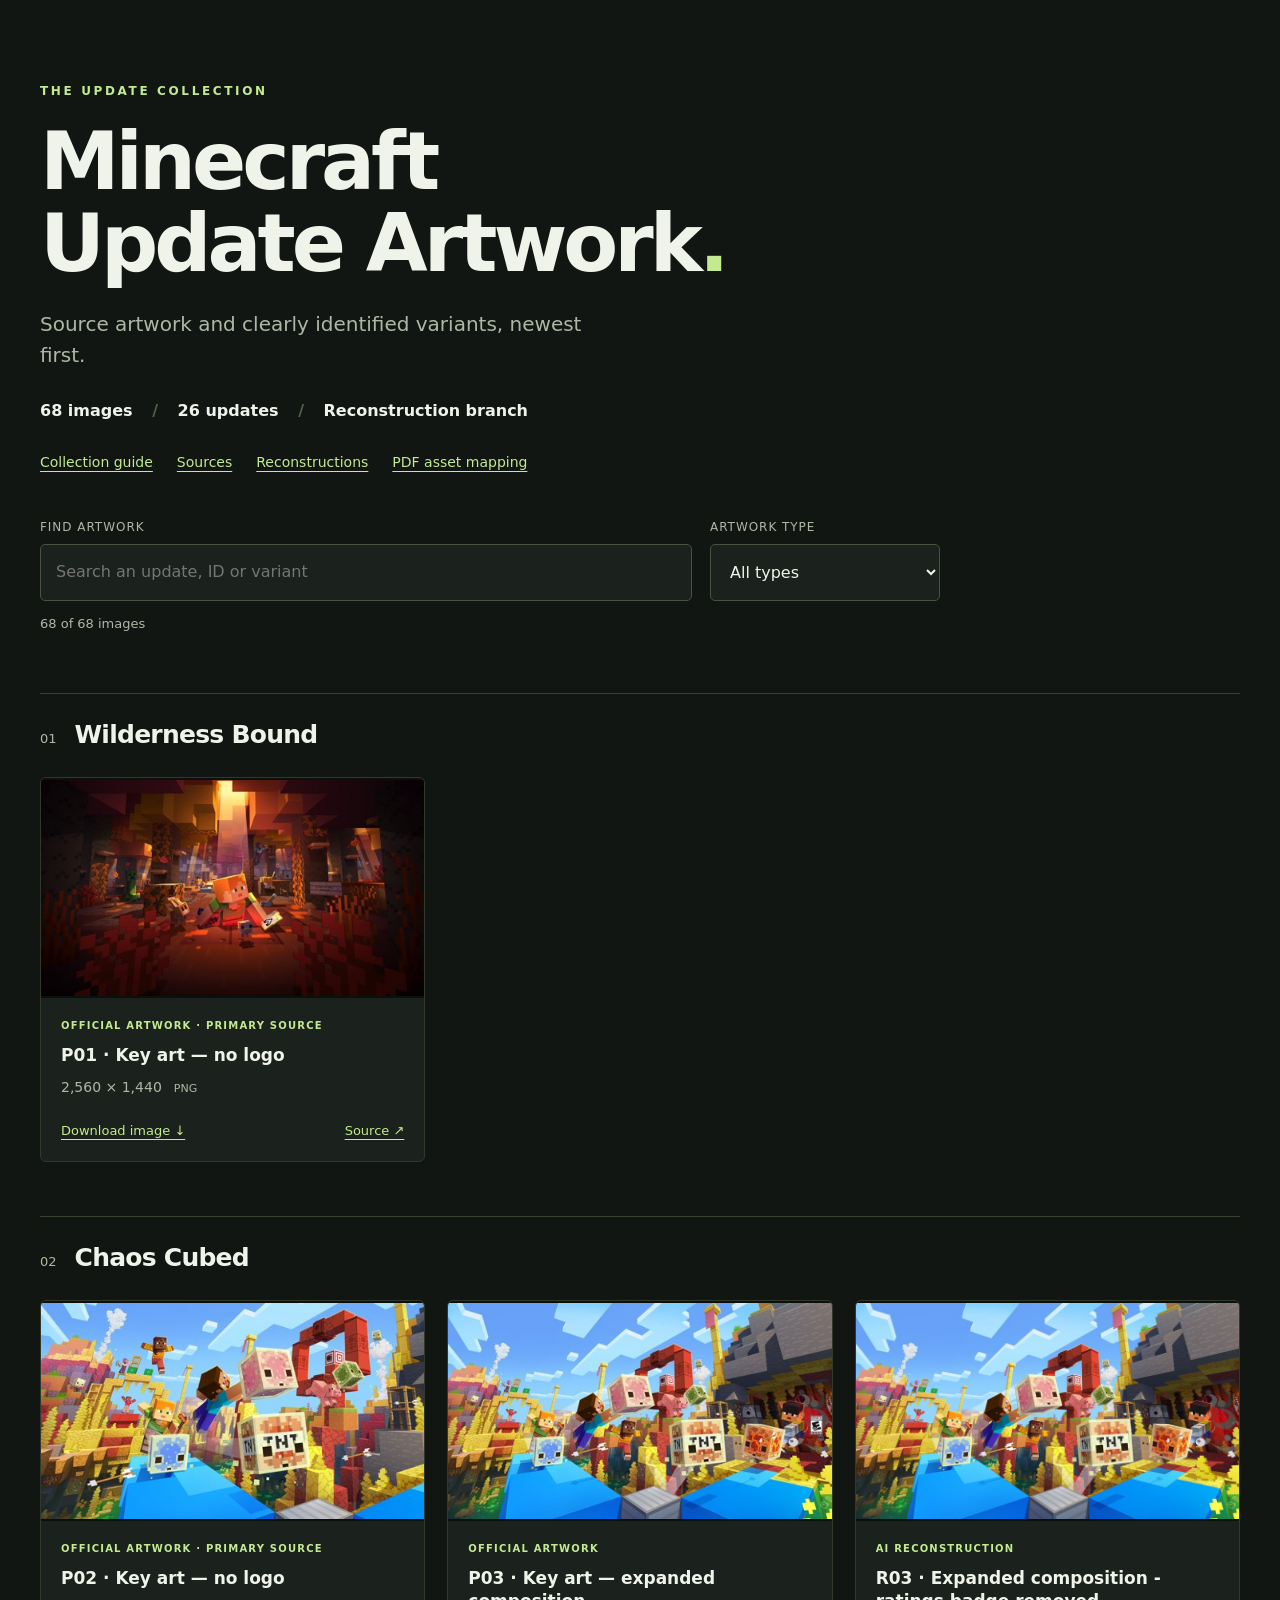
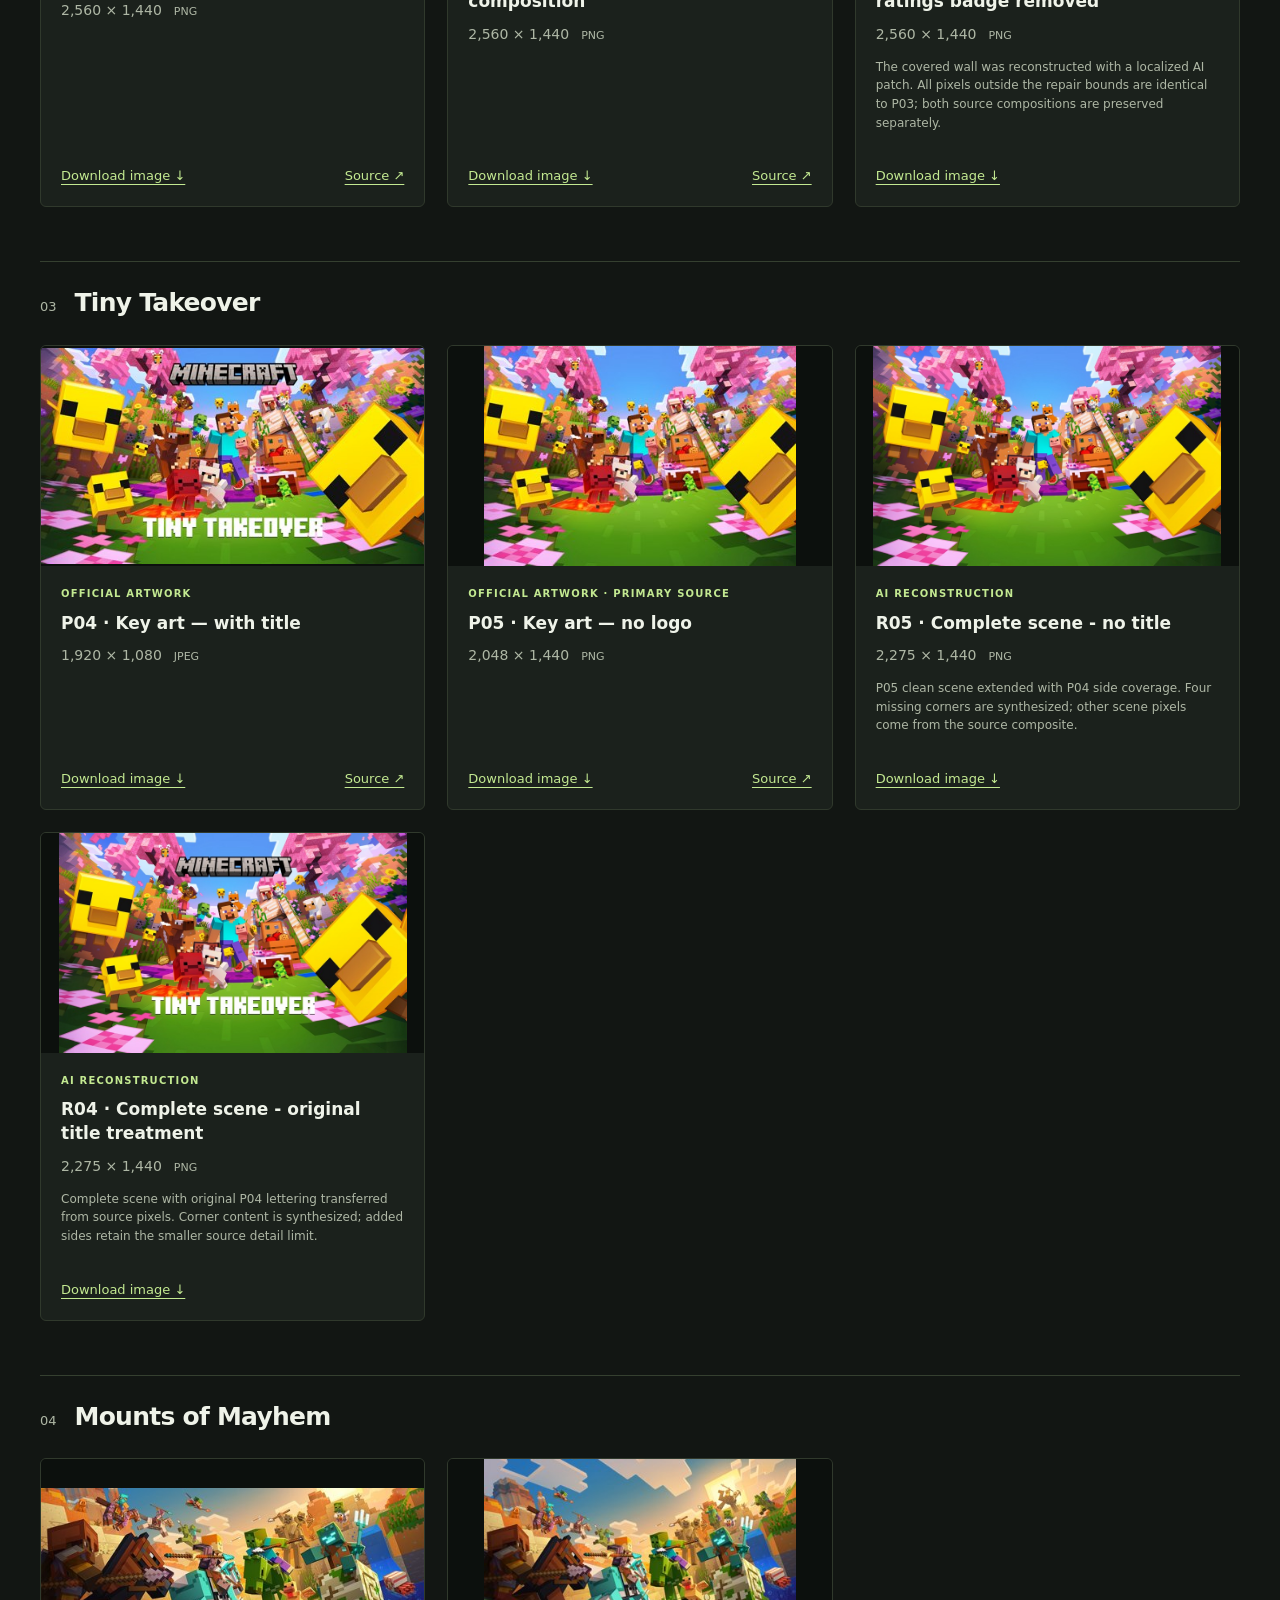
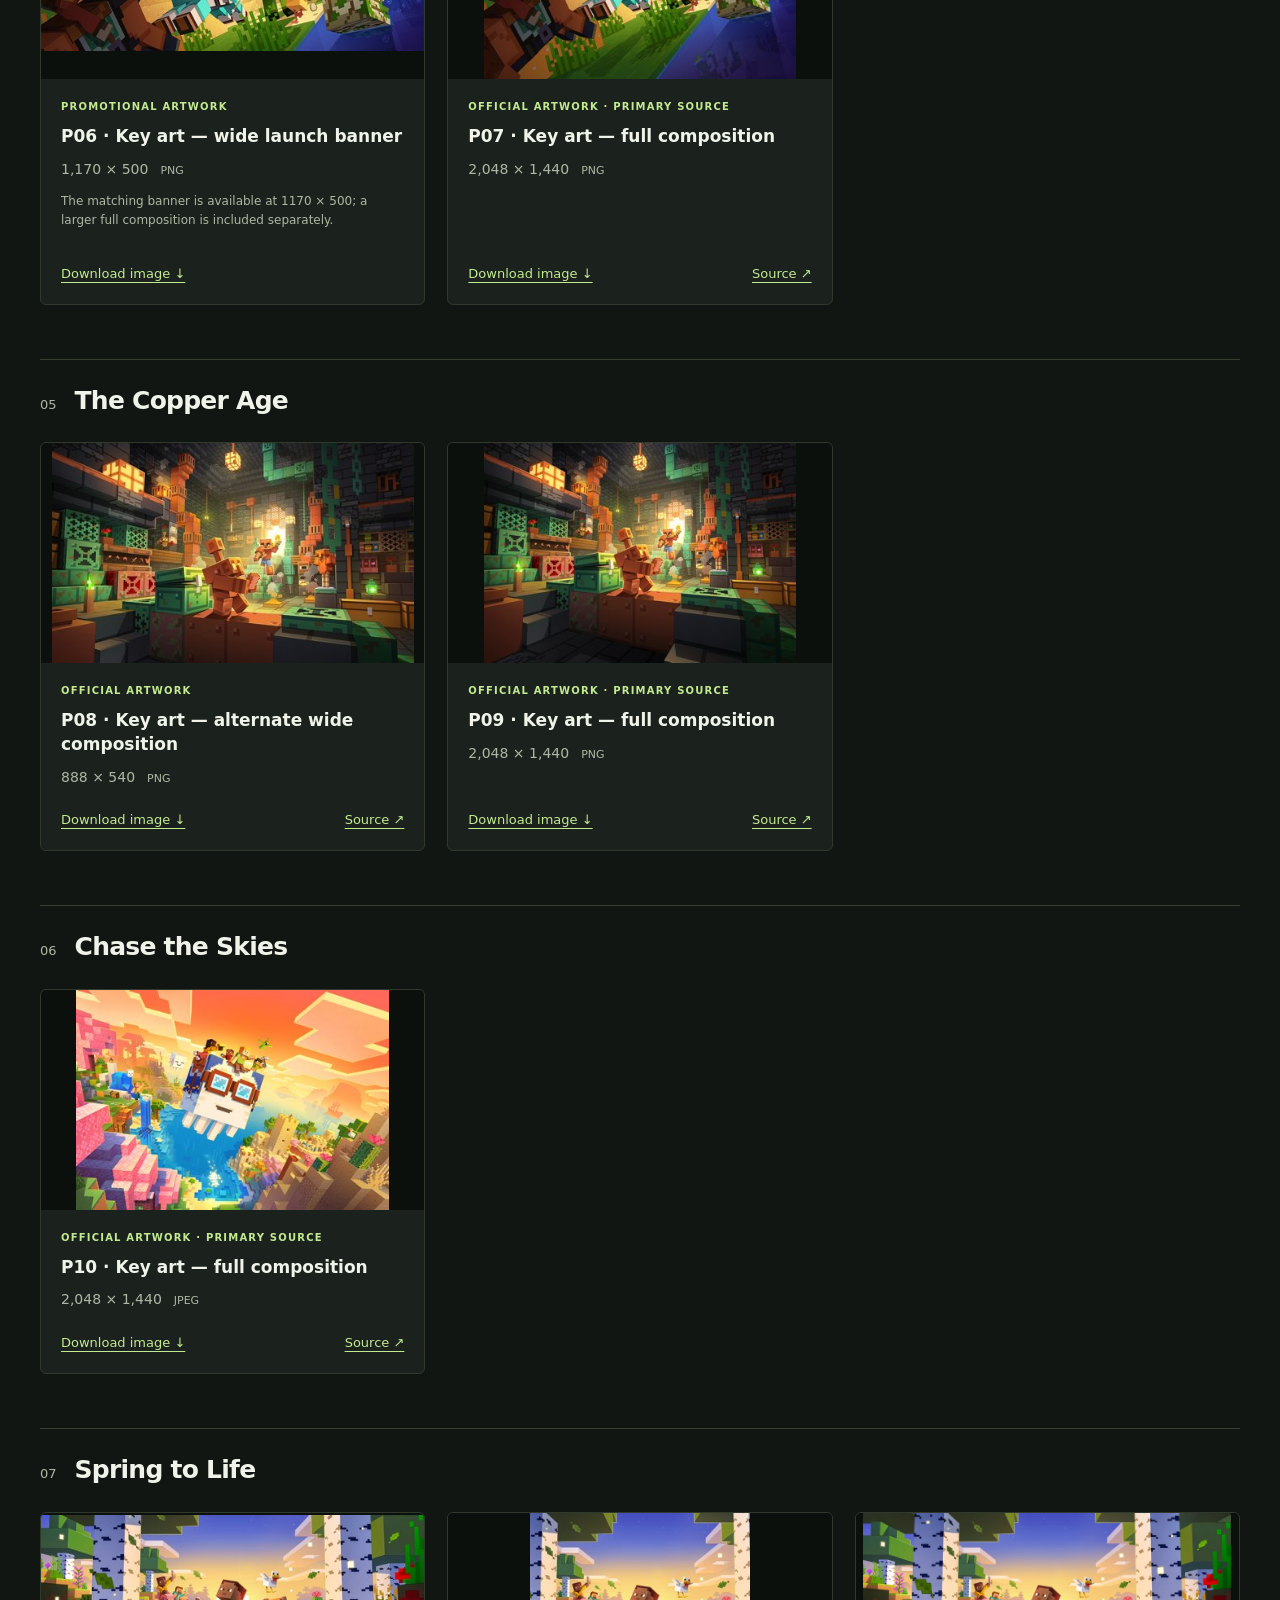
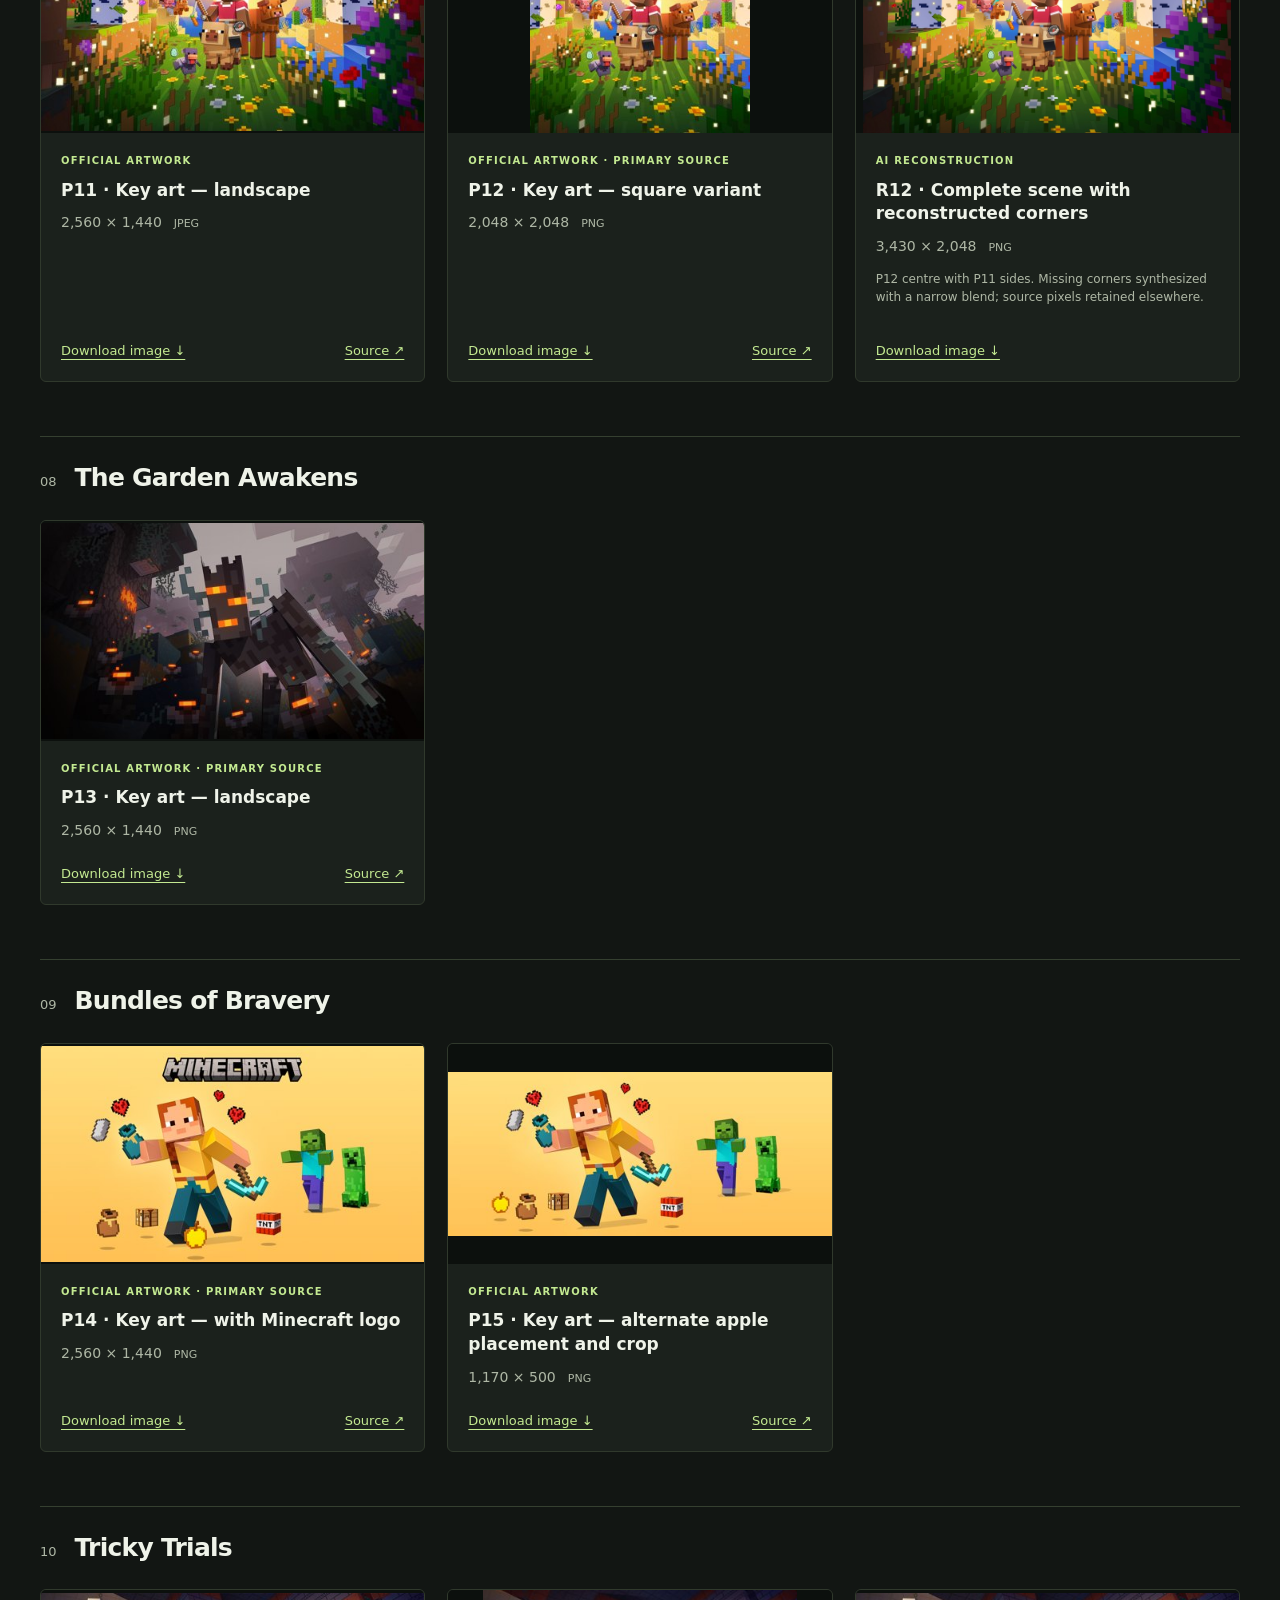
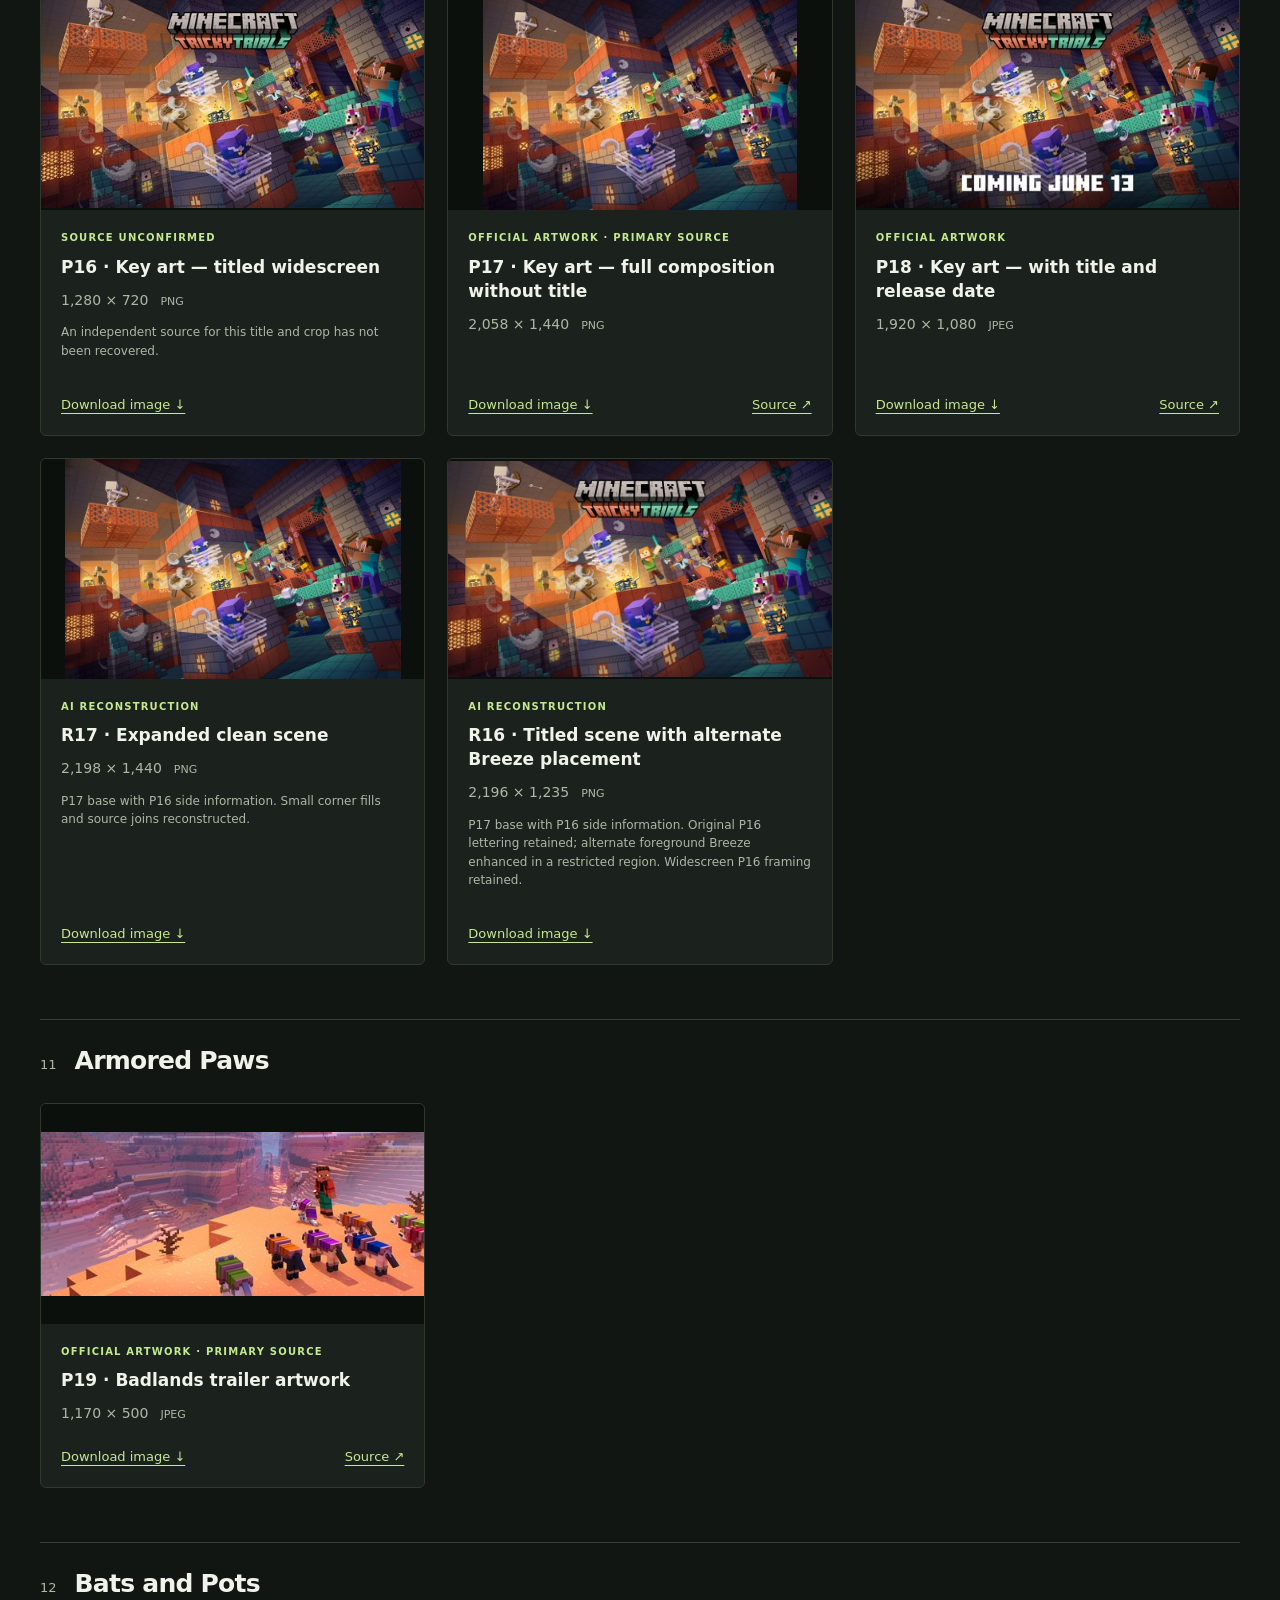
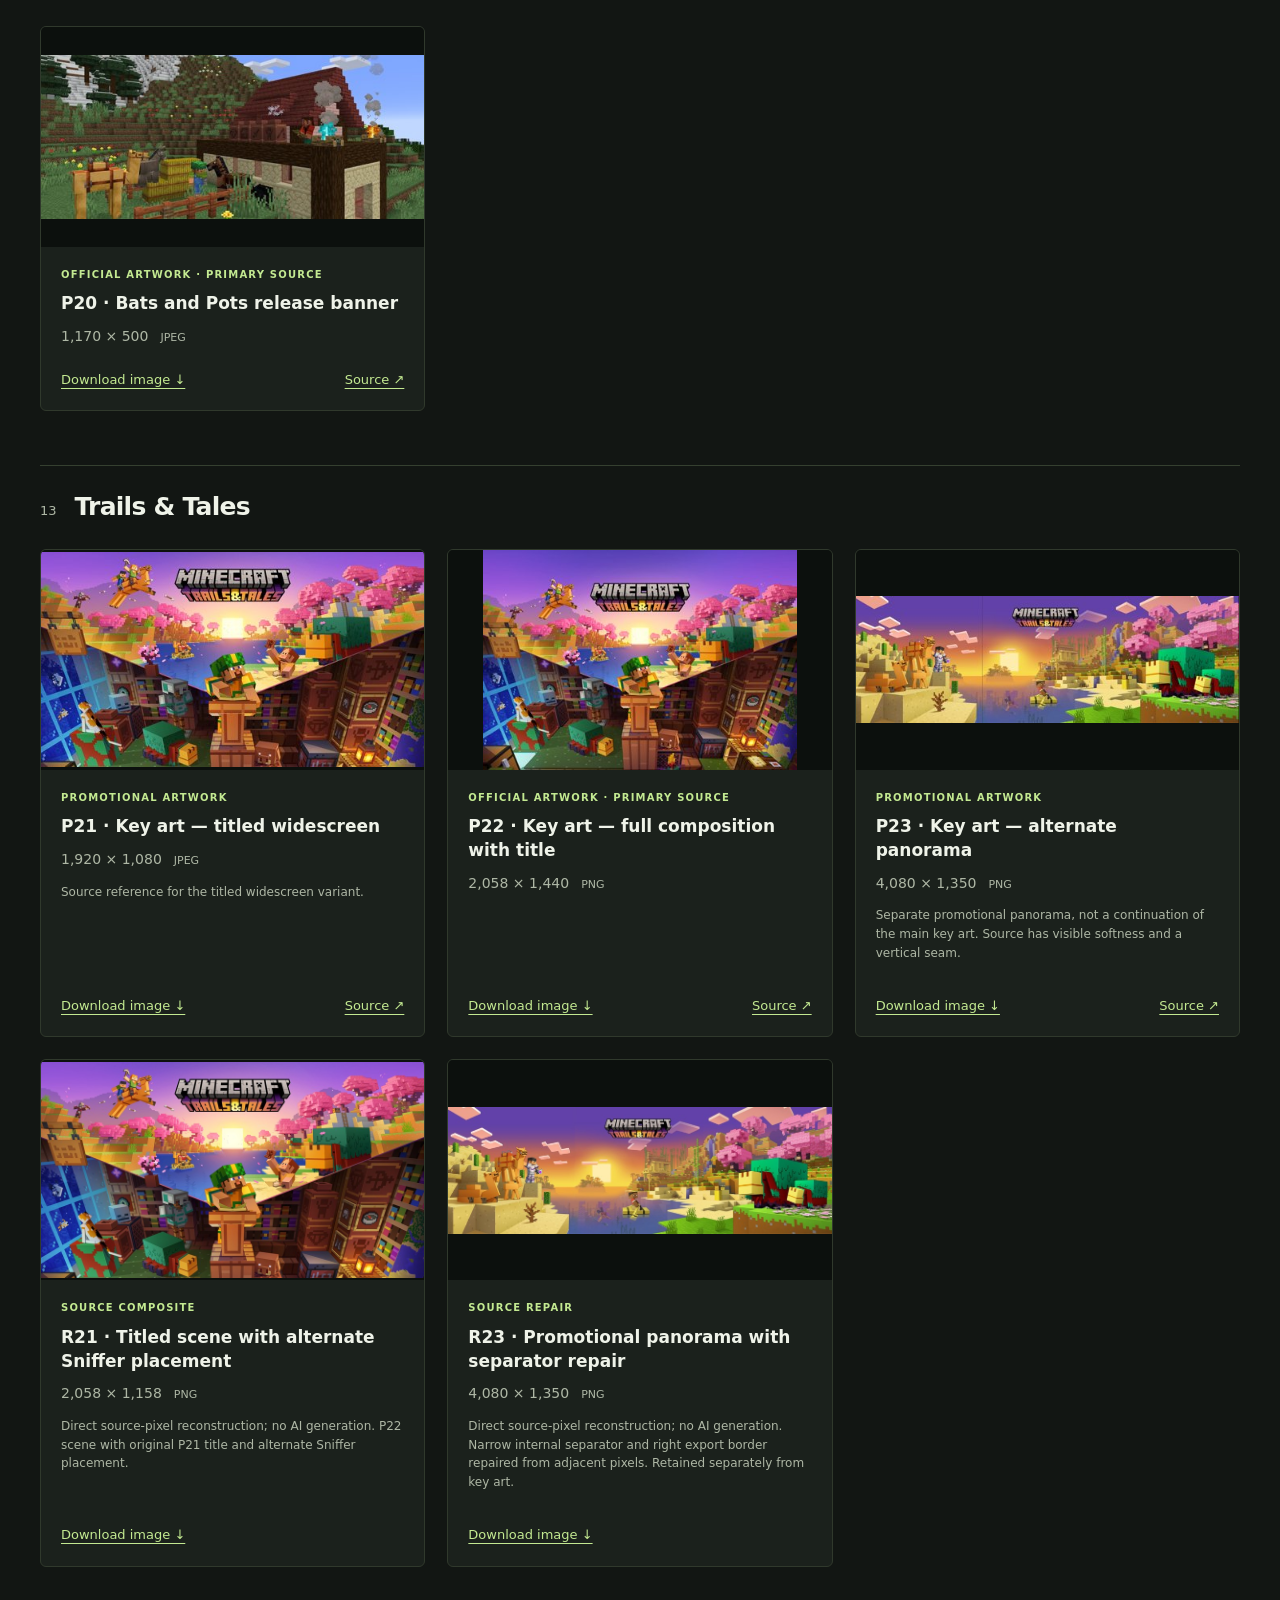
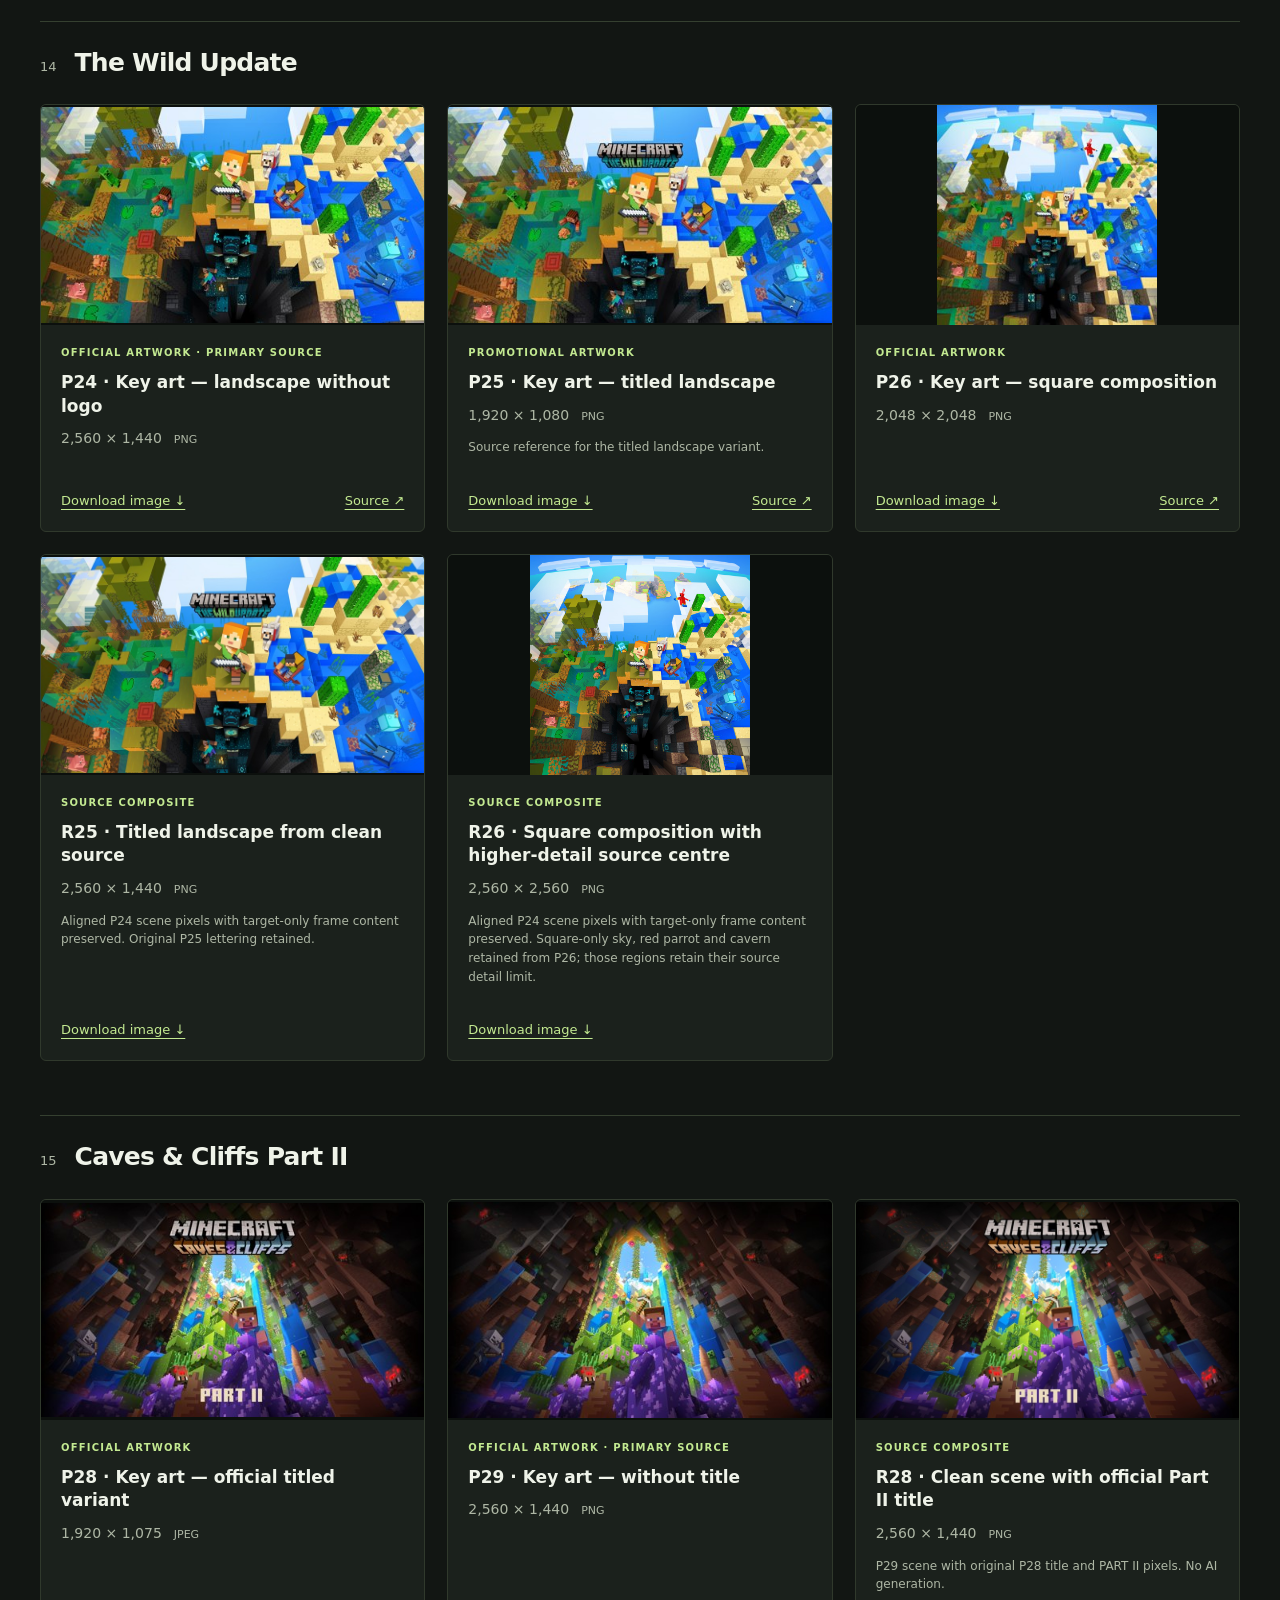
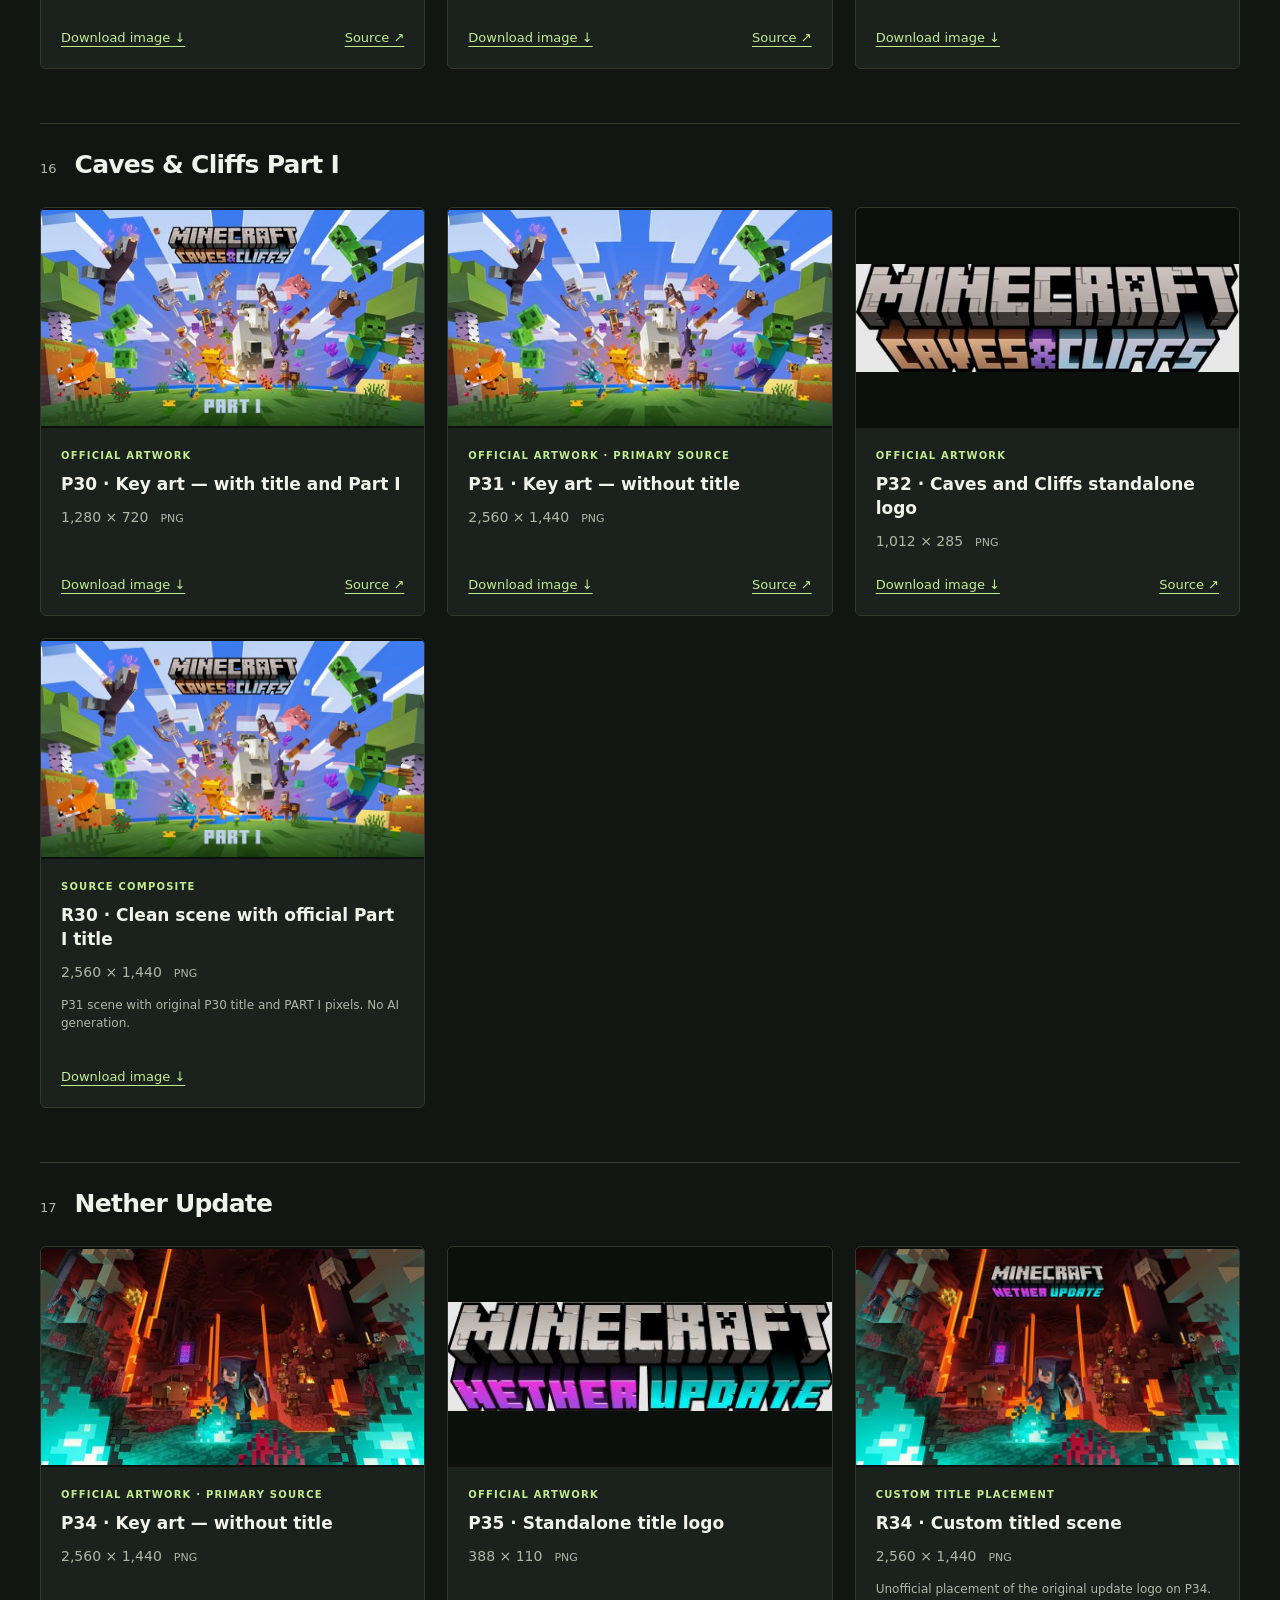
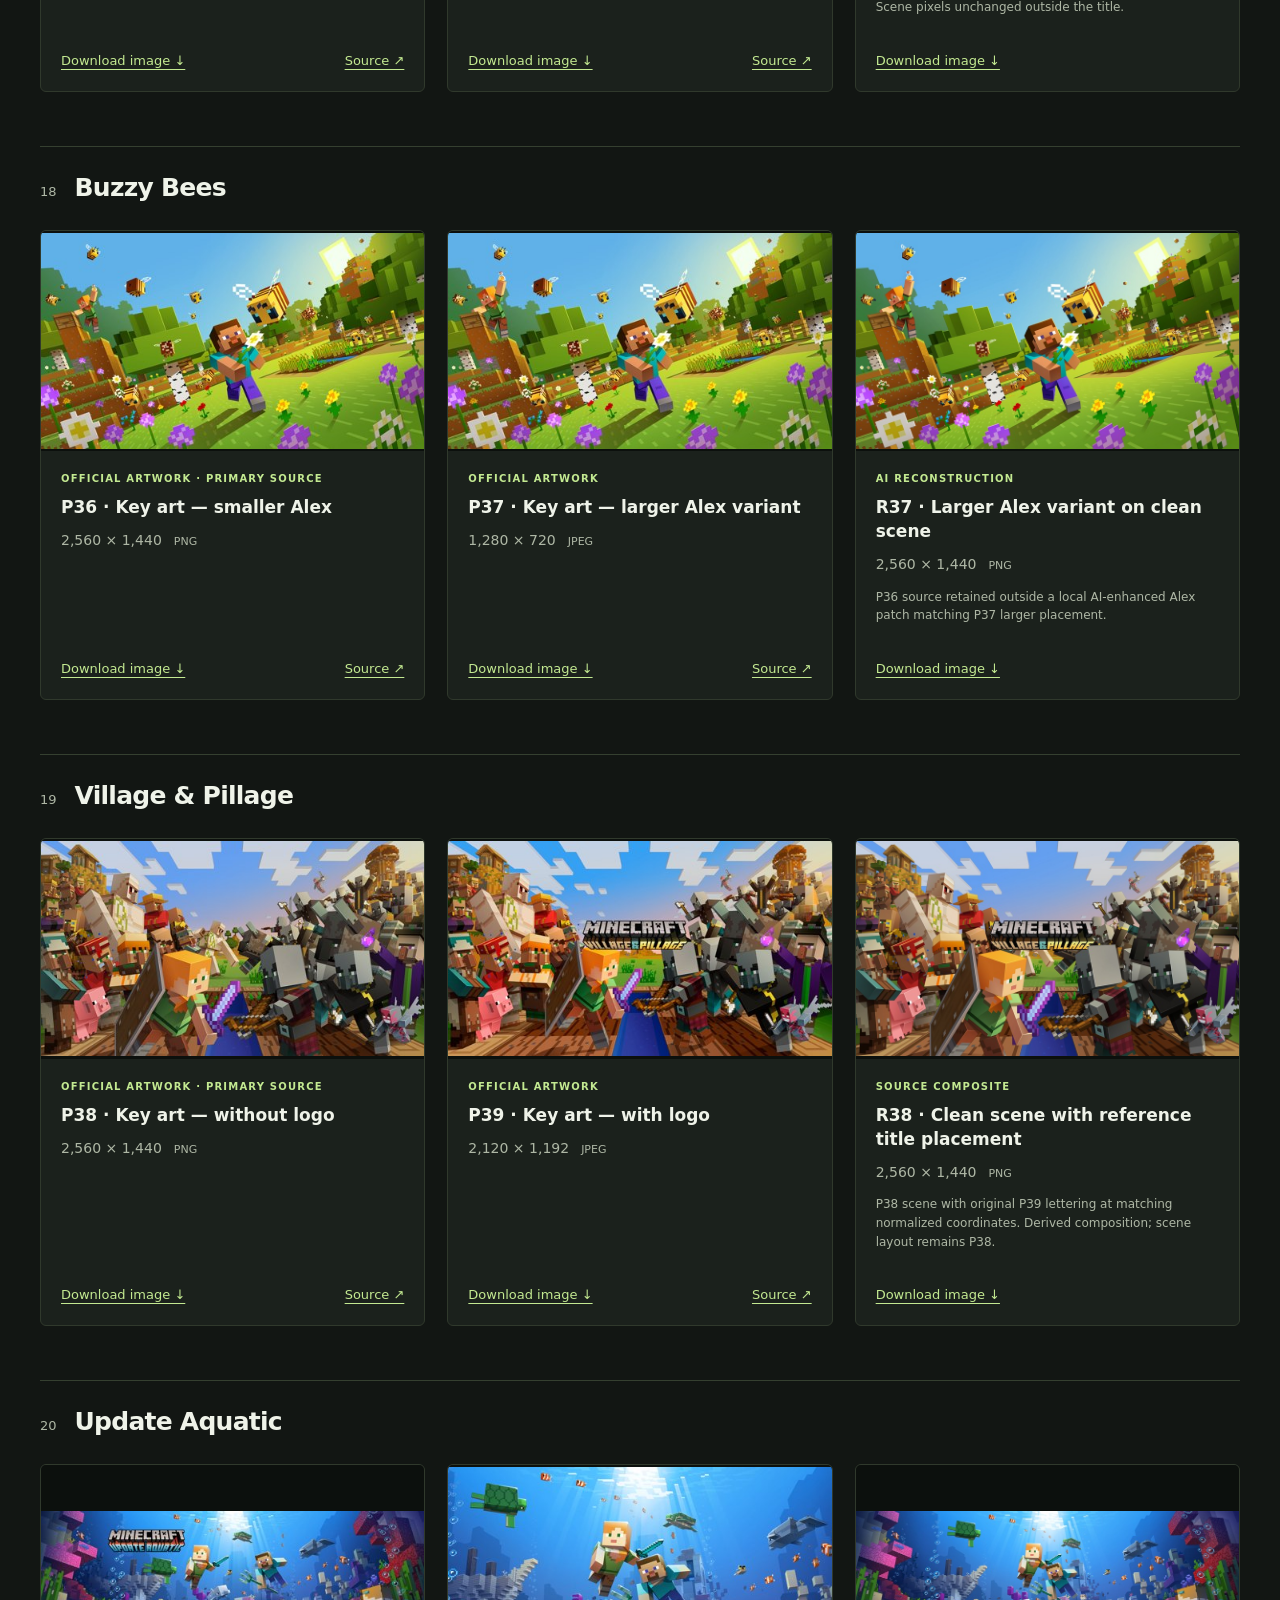
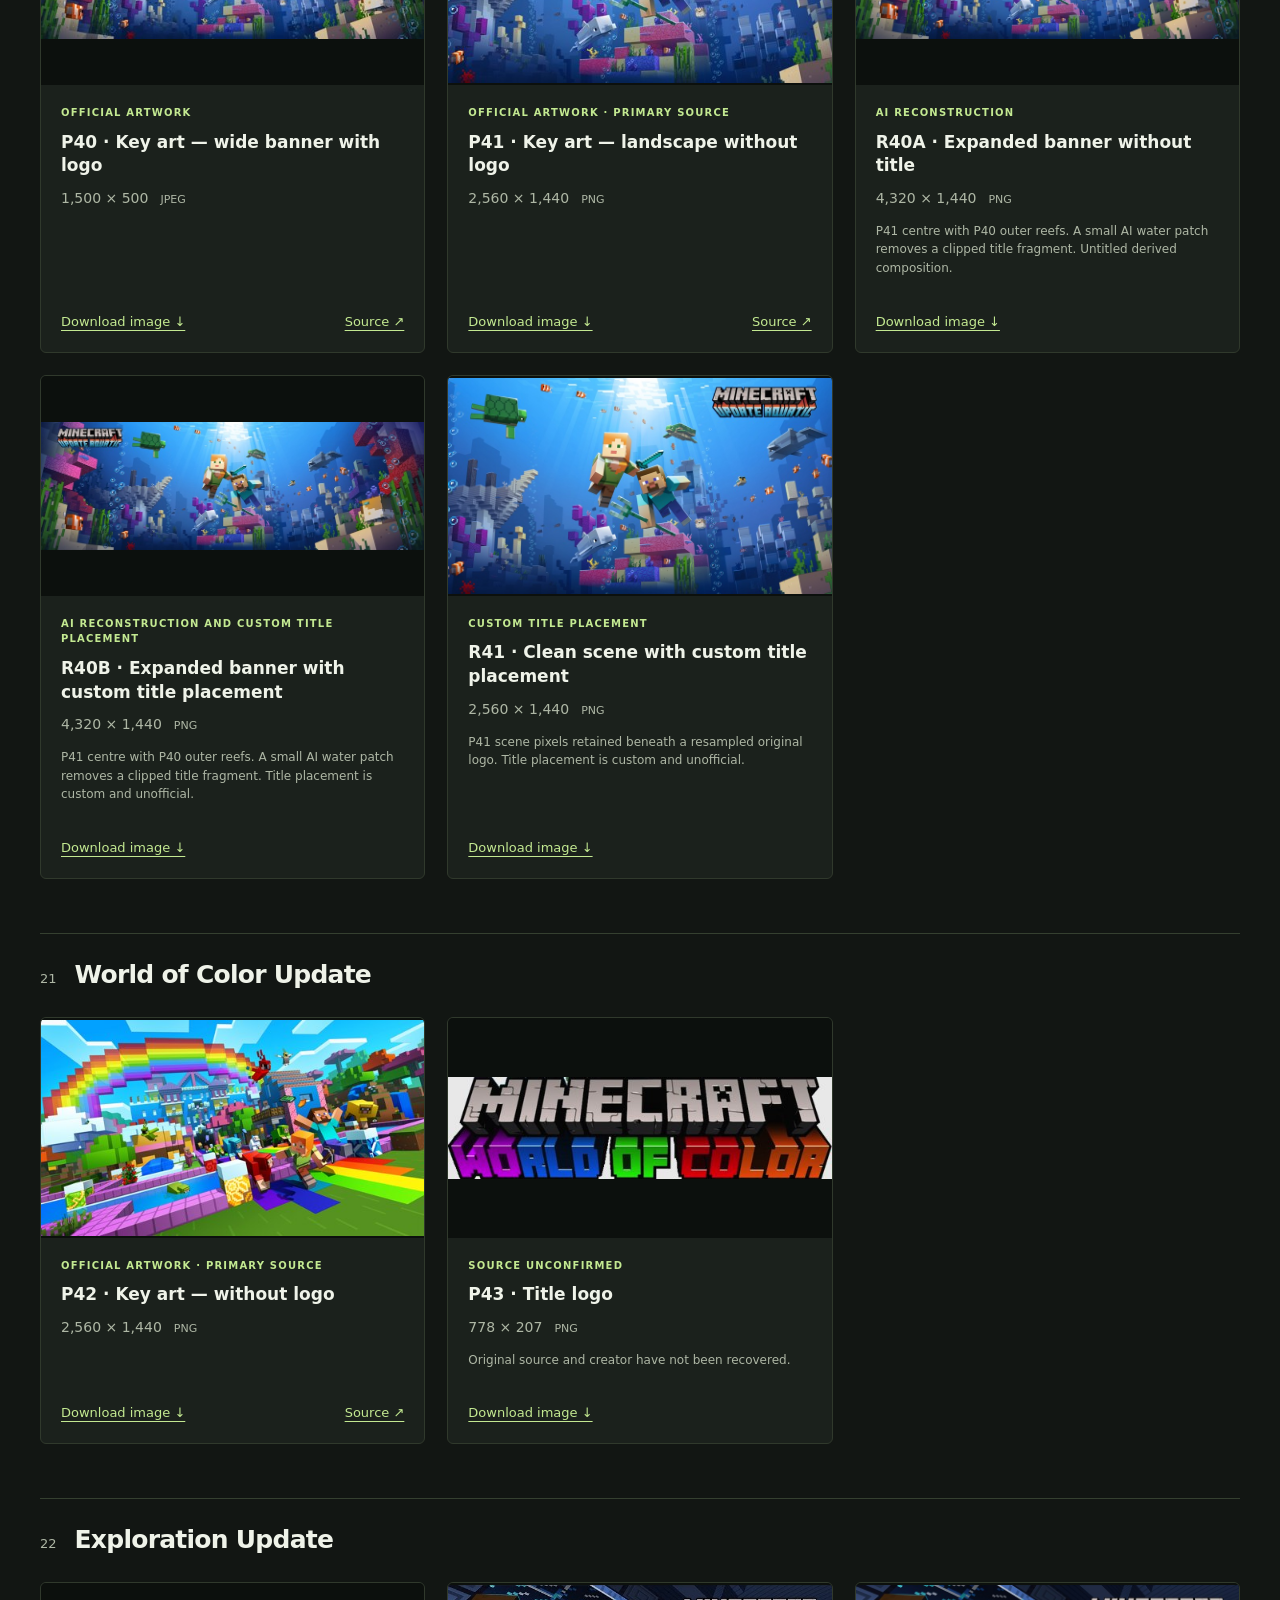
==== index.html @ 126bdc02 "Add a labelled 5K Combat derivative" ====
<!doctype html><html lang="en"><head><meta charset="utf-8"><meta name="viewport" content="width=device-width,initial-scale=1"><title>Minecraft Update Artwork</title><link rel="stylesheet" href=".catalogue/style.css"></head><body>
<header><p class="eyebrow">THE UPDATE COLLECTION</p><h1>Minecraft<br>Update Artwork<span>.</span></h1><p class="intro">Source artwork and clearly identified variants, newest first.</p>
<p class="stats">68 images <span>/</span> 26 updates <span>/</span> Reconstruction branch</p>
<nav aria-label="Collection resources"><a href="README.md">Collection guide</a><a href="SOURCES.md">Sources</a><a href="RECONSTRUCTION.md">Reconstructions</a><a href="ASSET-MAP.md">PDF asset mapping</a></nav>
<div class="filters"><label for="search">Find artwork</label><input id="search" type="search" placeholder="Search an update, ID or variant"><label for="type">Artwork type</label><select id="type"><option value="">All types</option><option>Official artwork</option><option>AI reconstruction</option><option>Promotional artwork</option><option>Source unconfirmed</option><option>Source composite</option><option>Source repair</option><option>Custom title placement</option><option>AI reconstruction and custom title placement</option><option>Fan art</option><option>AI enhancement and resampling</option></select></div><p id="count" role="status" aria-live="polite"></p></header><main>
<section class="update"><h2><span>01</span>Wilderness Bound</h2><div class="grid">
<article class="card" data-search="wilderness bound p01 key art — no logo official artwork · primary source" data-type="Official artwork"><a class="image" href="artwork/01-wilderness-bound/key-art-no-logo-2560x1440.png"><img loading="lazy" src=".catalogue/previews/01.jpg" alt="Wilderness Bound: Key art — no logo"></a><div class="info"><p class="tag">Official artwork · Primary source</p><h3>P01 · Key art — no logo</h3><p class="dimensions">2,560 × 1,440<span>PNG</span></p>
<div class="links"><a href="artwork/01-wilderness-bound/key-art-no-logo-2560x1440.png" download>Download image ↓</a>
<a href="https://minecraft.wiki/w/File%3AWilderness_Bound_Key_Art.png" rel="noreferrer">Source ↗</a>
</div></div></article>
</div></section>
<section class="update"><h2><span>02</span>Chaos Cubed</h2><div class="grid">
<article class="card" data-search="chaos cubed p02 key art — no logo official artwork · primary source" data-type="Official artwork"><a class="image" href="artwork/02-chaos-cubed/key-art-no-logo-2560x1440.png"><img loading="lazy" src=".catalogue/previews/02.jpg" alt="Chaos Cubed: Key art — no logo"></a><div class="info"><p class="tag">Official artwork · Primary source</p><h3>P02 · Key art — no logo</h3><p class="dimensions">2,560 × 1,440<span>PNG</span></p>
<div class="links"><a href="artwork/02-chaos-cubed/key-art-no-logo-2560x1440.png" download>Download image ↓</a>
<a href="https://minecraft.wiki/w/File%3AChaos_Cubed_Key_Art.png" rel="noreferrer">Source ↗</a>
</div></div></article>
<article class="card" data-search="chaos cubed p03 key art — expanded composition official artwork" data-type="Official artwork"><a class="image" href="artwork/02-chaos-cubed/key-art-expanded-composition-2560x1440.png"><img loading="lazy" src=".catalogue/previews/03.jpg" alt="Chaos Cubed: Key art — expanded composition"></a><div class="info"><p class="tag">Official artwork</p><h3>P03 · Key art — expanded composition</h3><p class="dimensions">2,560 × 1,440<span>PNG</span></p>
<div class="links"><a href="artwork/02-chaos-cubed/key-art-expanded-composition-2560x1440.png" download>Download image ↓</a>
<a href="https://minecraft.wiki/w/File%3AChaos_Cubed_Key_Art_expanded.png" rel="noreferrer">Source ↗</a>
</div></div></article>
<article class="card" data-search="chaos cubed r03 expanded composition - ratings badge removed ai reconstruction" data-type="AI reconstruction"><a class="image" href="reconstructed/02-chaos-cubed/expanded-composition-rating-removed-2560x1440.png"><img loading="lazy" src=".catalogue/previews/R03.jpg" alt="Chaos Cubed: Expanded composition - ratings badge removed"></a><div class="info"><p class="tag">AI reconstruction</p><h3>R03 · Expanded composition - ratings badge removed</h3><p class="dimensions">2,560 × 1,440<span>PNG</span></p>
<p class="note">The covered wall was reconstructed with a localized AI patch. All pixels outside the repair bounds are identical to P03; both source compositions are preserved separately.</p>
<div class="links"><a href="reconstructed/02-chaos-cubed/expanded-composition-rating-removed-2560x1440.png" download>Download image ↓</a>
</div></div></article>
</div></section>
<section class="update"><h2><span>03</span>Tiny Takeover</h2><div class="grid">
<article class="card" data-search="tiny takeover p04 key art — with title official artwork" data-type="Official artwork"><a class="image" href="artwork/03-tiny-takeover/key-art-with-title-1920x1080.jpg"><img loading="lazy" src=".catalogue/previews/04.jpg" alt="Tiny Takeover: Key art — with title"></a><div class="info"><p class="tag">Official artwork</p><h3>P04 · Key art — with title</h3><p class="dimensions">1,920 × 1,080<span>JPEG</span></p>
<div class="links"><a href="artwork/03-tiny-takeover/key-art-with-title-1920x1080.jpg" download>Download image ↓</a>
<a href="https://minecraft.wiki/w/File%3ATiny_Takeover_Key_Art.jpg" rel="noreferrer">Source ↗</a>
</div></div></article>
<article class="card" data-search="tiny takeover p05 key art — no logo official artwork · primary source" data-type="Official artwork"><a class="image" href="artwork/03-tiny-takeover/key-art-no-logo-2048x1440.png"><img loading="lazy" src=".catalogue/previews/05.jpg" alt="Tiny Takeover: Key art — no logo"></a><div class="info"><p class="tag">Official artwork · Primary source</p><h3>P05 · Key art — no logo</h3><p class="dimensions">2,048 × 1,440<span>PNG</span></p>
<div class="links"><a href="artwork/03-tiny-takeover/key-art-no-logo-2048x1440.png" download>Download image ↓</a>
<a href="https://minecraft.wiki/w/File%3ATiny_Takeover_Key_Art.png" rel="noreferrer">Source ↗</a>
</div></div></article>
<article class="card" data-search="tiny takeover r05 complete scene - no title ai reconstruction" data-type="AI reconstruction"><a class="image" href="reconstructed/03-tiny-takeover/complete-scene-no-title-2275x1440.png"><img loading="lazy" src=".catalogue/previews/R05.jpg" alt="Tiny Takeover: Complete scene - no title"></a><div class="info"><p class="tag">AI reconstruction</p><h3>R05 · Complete scene - no title</h3><p class="dimensions">2,275 × 1,440<span>PNG</span></p>
<p class="note">P05 clean scene extended with P04 side coverage. Four missing corners are synthesized; other scene pixels come from the source composite.</p>
<div class="links"><a href="reconstructed/03-tiny-takeover/complete-scene-no-title-2275x1440.png" download>Download image ↓</a>
</div></div></article>
<article class="card" data-search="tiny takeover r04 complete scene - original title treatment ai reconstruction" data-type="AI reconstruction"><a class="image" href="reconstructed/03-tiny-takeover/complete-scene-with-title-2275x1440.png"><img loading="lazy" src=".catalogue/previews/R04.jpg" alt="Tiny Takeover: Complete scene - original title treatment"></a><div class="info"><p class="tag">AI reconstruction</p><h3>R04 · Complete scene - original title treatment</h3><p class="dimensions">2,275 × 1,440<span>PNG</span></p>
<p class="note">Complete scene with original P04 lettering transferred from source pixels. Corner content is synthesized; added sides retain the smaller source detail limit.</p>
<div class="links"><a href="reconstructed/03-tiny-takeover/complete-scene-with-title-2275x1440.png" download>Download image ↓</a>
</div></div></article>
</div></section>
<section class="update"><h2><span>04</span>Mounts of Mayhem</h2><div class="grid">
<article class="card" data-search="mounts of mayhem p06 key art — wide launch banner promotional artwork" data-type="Promotional artwork"><a class="image" href="artwork/04-mounts-of-mayhem/key-art-wide-launch-banner-1170x500.png"><img loading="lazy" src=".catalogue/previews/06.jpg" alt="Mounts of Mayhem: Key art — wide launch banner"></a><div class="info"><p class="tag">Promotional artwork</p><h3>P06 · Key art — wide launch banner</h3><p class="dimensions">1,170 × 500<span>PNG</span></p>
<p class="note">The matching banner is available at 1170 × 500; a larger full composition is included separately.</p>
<div class="links"><a href="artwork/04-mounts-of-mayhem/key-art-wide-launch-banner-1170x500.png" download>Download image ↓</a>
</div></div></article>
<article class="card" data-search="mounts of mayhem p07 key art — full composition official artwork · primary source" data-type="Official artwork"><a class="image" href="artwork/04-mounts-of-mayhem/key-art-full-composition-2048x1440.png"><img loading="lazy" src=".catalogue/previews/07.jpg" alt="Mounts of Mayhem: Key art — full composition"></a><div class="info"><p class="tag">Official artwork · Primary source</p><h3>P07 · Key art — full composition</h3><p class="dimensions">2,048 × 1,440<span>PNG</span></p>
<div class="links"><a href="artwork/04-mounts-of-mayhem/key-art-full-composition-2048x1440.png" download>Download image ↓</a>
<a href="https://minecraft.wiki/w/File%3AMounts_of_Mayhem_Key_Art.png" rel="noreferrer">Source ↗</a>
</div></div></article>
</div></section>
<section class="update"><h2><span>05</span>The Copper Age</h2><div class="grid">
<article class="card" data-search="the copper age p08 key art — alternate wide composition official artwork" data-type="Official artwork"><a class="image" href="artwork/05-the-copper-age/key-art-alternate-wide-composition-888x540.png"><img loading="lazy" src=".catalogue/previews/08.jpg" alt="The Copper Age: Key art — alternate wide composition"></a><div class="info"><p class="tag">Official artwork</p><h3>P08 · Key art — alternate wide composition</h3><p class="dimensions">888 × 540<span>PNG</span></p>
<div class="links"><a href="artwork/05-the-copper-age/key-art-alternate-wide-composition-888x540.png" download>Download image ↓</a>
<a href="https://minecraft.wiki/w/File%3AMCL-Fall-25_Media-Block-B_FGD-25.png" rel="noreferrer">Source ↗</a>
</div></div></article>
<article class="card" data-search="the copper age p09 key art — full composition official artwork · primary source" data-type="Official artwork"><a class="image" href="artwork/05-the-copper-age/key-art-full-composition-2048x1440.png"><img loading="lazy" src=".catalogue/previews/09.jpg" alt="The Copper Age: Key art — full composition"></a><div class="info"><p class="tag">Official artwork · Primary source</p><h3>P09 · Key art — full composition</h3><p class="dimensions">2,048 × 1,440<span>PNG</span></p>
<div class="links"><a href="artwork/05-the-copper-age/key-art-full-composition-2048x1440.png" download>Download image ↓</a>
<a href="https://minecraft.wiki/w/File%3AThe_Copper_Age_Key_Art.png" rel="noreferrer">Source ↗</a>
</div></div></article>
</div></section>
<section class="update"><h2><span>06</span>Chase the Skies</h2><div class="grid">
<article class="card" data-search="chase the skies p10 key art — full composition official artwork · primary source" data-type="Official artwork"><a class="image" href="artwork/06-chase-the-skies/key-art-full-composition-2048x1440.jpg"><img loading="lazy" src=".catalogue/previews/10.jpg" alt="Chase the Skies: Key art — full composition"></a><div class="info"><p class="tag">Official artwork · Primary source</p><h3>P10 · Key art — full composition</h3><p class="dimensions">2,048 × 1,440<span>JPEG</span></p>
<div class="links"><a href="artwork/06-chase-the-skies/key-art-full-composition-2048x1440.jpg" download>Download image ↓</a>
<a href="https://minecraft.wiki/w/File%3AChase_the_Skies_Key_Art.jpg" rel="noreferrer">Source ↗</a>
</div></div></article>
</div></section>
<section class="update"><h2><span>07</span>Spring to Life</h2><div class="grid">
<article class="card" data-search="spring to life p11 key art — landscape official artwork" data-type="Official artwork"><a class="image" href="artwork/07-spring-to-life/key-art-landscape-2560x1440.jpg"><img loading="lazy" src=".catalogue/previews/11.jpg" alt="Spring to Life: Key art — landscape"></a><div class="info"><p class="tag">Official artwork</p><h3>P11 · Key art — landscape</h3><p class="dimensions">2,560 × 1,440<span>JPEG</span></p>
<div class="links"><a href="artwork/07-spring-to-life/key-art-landscape-2560x1440.jpg" download>Download image ↓</a>
<a href="https://minecraft.wiki/w/File%3ASpring_to_Life_Key_Art.jpg" rel="noreferrer">Source ↗</a>
</div></div></article>
<article class="card" data-search="spring to life p12 key art — square variant official artwork · primary source" data-type="Official artwork"><a class="image" href="artwork/07-spring-to-life/key-art-square-variant-2048x2048.png"><img loading="lazy" src=".catalogue/previews/12.jpg" alt="Spring to Life: Key art — square variant"></a><div class="info"><p class="tag">Official artwork · Primary source</p><h3>P12 · Key art — square variant</h3><p class="dimensions">2,048 × 2,048<span>PNG</span></p>
<div class="links"><a href="artwork/07-spring-to-life/key-art-square-variant-2048x2048.png" download>Download image ↓</a>
<a href="https://minecraft.wiki/w/File%3ASpring_to_life_Key_art_2048x2048.png" rel="noreferrer">Source ↗</a>
</div></div></article>
<article class="card" data-search="spring to life r12 complete scene with reconstructed corners ai reconstruction" data-type="AI reconstruction"><a class="image" href="reconstructed/07-spring-to-life/complete-scene-3430x2048.png"><img loading="lazy" src=".catalogue/previews/R12.jpg" alt="Spring to Life: Complete scene with reconstructed corners"></a><div class="info"><p class="tag">AI reconstruction</p><h3>R12 · Complete scene with reconstructed corners</h3><p class="dimensions">3,430 × 2,048<span>PNG</span></p>
<p class="note">P12 centre with P11 sides. Missing corners synthesized with a narrow blend; source pixels retained elsewhere.</p>
<div class="links"><a href="reconstructed/07-spring-to-life/complete-scene-3430x2048.png" download>Download image ↓</a>
</div></div></article>
</div></section>
<section class="update"><h2><span>08</span>The Garden Awakens</h2><div class="grid">
<article class="card" data-search="the garden awakens p13 key art — landscape official artwork · primary source" data-type="Official artwork"><a class="image" href="artwork/08-the-garden-awakens/key-art-landscape-2560x1440.png"><img loading="lazy" src=".catalogue/previews/13.jpg" alt="The Garden Awakens: Key art — landscape"></a><div class="info"><p class="tag">Official artwork · Primary source</p><h3>P13 · Key art — landscape</h3><p class="dimensions">2,560 × 1,440<span>PNG</span></p>
<div class="links"><a href="artwork/08-the-garden-awakens/key-art-landscape-2560x1440.png" download>Download image ↓</a>
<a href="https://minecraft.wiki/w/File%3AThe_Garden_Awakens_Key_Art.png" rel="noreferrer">Source ↗</a>
</div></div></article>
</div></section>
<section class="update"><h2><span>09</span>Bundles of Bravery</h2><div class="grid">
<article class="card" data-search="bundles of bravery p14 key art — with minecraft logo official artwork · primary source" data-type="Official artwork"><a class="image" href="artwork/09-bundles-of-bravery/key-art-with-minecraft-logo-2560x1440.png"><img loading="lazy" src=".catalogue/previews/14.jpg" alt="Bundles of Bravery: Key art — with Minecraft logo"></a><div class="info"><p class="tag">Official artwork · Primary source</p><h3>P14 · Key art — with Minecraft logo</h3><p class="dimensions">2,560 × 1,440<span>PNG</span></p>
<div class="links"><a href="artwork/09-bundles-of-bravery/key-art-with-minecraft-logo-2560x1440.png" download>Download image ↓</a>
<a href="https://minecraft.wiki/w/File%3ABundles_of_Bravery_Key_Art.png" rel="noreferrer">Source ↗</a>
</div></div></article>
<article class="card" data-search="bundles of bravery p15 key art — alternate apple placement and crop official artwork" data-type="Official artwork"><a class="image" href="artwork/09-bundles-of-bravery/key-art-alternate-apple-placement-and-crop-1170x500.png"><img loading="lazy" src=".catalogue/previews/15.jpg" alt="Bundles of Bravery: Key art — alternate apple placement and crop"></a><div class="info"><p class="tag">Official artwork</p><h3>P15 · Key art — alternate apple placement and crop</h3><p class="dimensions">1,170 × 500<span>PNG</span></p>
<div class="links"><a href="artwork/09-bundles-of-bravery/key-art-alternate-apple-placement-and-crop-1170x500.png" download>Download image ↓</a>
<a href="https://minecraft.wiki/w/File%3ABundles_of_Bravery_Key_Art_2.PNG" rel="noreferrer">Source ↗</a>
</div></div></article>
</div></section>
<section class="update"><h2><span>10</span>Tricky Trials</h2><div class="grid">
<article class="card" data-search="tricky trials p16 key art — titled widescreen source unconfirmed" data-type="Source unconfirmed"><a class="image" href="artwork/10-tricky-trials/key-art-titled-widescreen-1280x720.png"><img loading="lazy" src=".catalogue/previews/16.jpg" alt="Tricky Trials: Key art — titled widescreen"></a><div class="info"><p class="tag">Source unconfirmed</p><h3>P16 · Key art — titled widescreen</h3><p class="dimensions">1,280 × 720<span>PNG</span></p>
<p class="note">An independent source for this title and crop has not been recovered.</p>
<div class="links"><a href="artwork/10-tricky-trials/key-art-titled-widescreen-1280x720.png" download>Download image ↓</a>
</div></div></article>
<article class="card" data-search="tricky trials p17 key art — full composition without title official artwork · primary source" data-type="Official artwork"><a class="image" href="artwork/10-tricky-trials/key-art-full-composition-without-title-2058x1440.png"><img loading="lazy" src=".catalogue/previews/17.jpg" alt="Tricky Trials: Key art — full composition without title"></a><div class="info"><p class="tag">Official artwork · Primary source</p><h3>P17 · Key art — full composition without title</h3><p class="dimensions">2,058 × 1,440<span>PNG</span></p>
<div class="links"><a href="artwork/10-tricky-trials/key-art-full-composition-without-title-2058x1440.png" download>Download image ↓</a>
<a href="https://minecraft.wiki/w/File%3ATricky_Trials_Key_Art.png" rel="noreferrer">Source ↗</a>
</div></div></article>
<article class="card" data-search="tricky trials p18 key art — with title and release date official artwork" data-type="Official artwork"><a class="image" href="artwork/10-tricky-trials/key-art-with-title-and-release-date-1920x1080.jpg"><img loading="lazy" src=".catalogue/previews/18.jpg" alt="Tricky Trials: Key art — with title and release date"></a><div class="info"><p class="tag">Official artwork</p><h3>P18 · Key art — with title and release date</h3><p class="dimensions">1,920 × 1,080<span>JPEG</span></p>
<div class="links"><a href="artwork/10-tricky-trials/key-art-with-title-and-release-date-1920x1080.jpg" download>Download image ↓</a>
<a href="https://minecraft.wiki/w/File%3ATricky_Trials_Key_Art_With_Release_Date.jpg" rel="noreferrer">Source ↗</a>
</div></div></article>
<article class="card" data-search="tricky trials r17 expanded clean scene ai reconstruction" data-type="AI reconstruction"><a class="image" href="reconstructed/10-tricky-trials/expanded-clean-scene-2198x1440.png"><img loading="lazy" src=".catalogue/previews/R17.jpg" alt="Tricky Trials: Expanded clean scene"></a><div class="info"><p class="tag">AI reconstruction</p><h3>R17 · Expanded clean scene</h3><p class="dimensions">2,198 × 1,440<span>PNG</span></p>
<p class="note">P17 base with P16 side information. Small corner fills and source joins reconstructed.</p>
<div class="links"><a href="reconstructed/10-tricky-trials/expanded-clean-scene-2198x1440.png" download>Download image ↓</a>
</div></div></article>
<article class="card" data-search="tricky trials r16 titled scene with alternate breeze placement ai reconstruction" data-type="AI reconstruction"><a class="image" href="reconstructed/10-tricky-trials/titled-breeze-variant-2196x1235.png"><img loading="lazy" src=".catalogue/previews/R16.jpg" alt="Tricky Trials: Titled scene with alternate Breeze placement"></a><div class="info"><p class="tag">AI reconstruction</p><h3>R16 · Titled scene with alternate Breeze placement</h3><p class="dimensions">2,196 × 1,235<span>PNG</span></p>
<p class="note">P17 base with P16 side information. Original P16 lettering retained; alternate foreground Breeze enhanced in a restricted region. Widescreen P16 framing retained.</p>
<div class="links"><a href="reconstructed/10-tricky-trials/titled-breeze-variant-2196x1235.png" download>Download image ↓</a>
</div></div></article>
</div></section>
<section class="update"><h2><span>11</span>Armored Paws</h2><div class="grid">
<article class="card" data-search="armored paws p19 badlands trailer artwork official artwork · primary source" data-type="Official artwork"><a class="image" href="artwork/11-armored-paws/badlands-trailer-artwork-1170x500.jpg"><img loading="lazy" src=".catalogue/previews/19.jpg" alt="Armored Paws: Badlands trailer artwork"></a><div class="info"><p class="tag">Official artwork · Primary source</p><h3>P19 · Badlands trailer artwork</h3><p class="dimensions">1,170 × 500<span>JPEG</span></p>
<div class="links"><a href="artwork/11-armored-paws/badlands-trailer-artwork-1170x500.jpg" download>Download image ↓</a>
<a href="https://minecraft.wiki/w/File%3AArmored_Paws_Badlands_Artwork.jpg" rel="noreferrer">Source ↗</a>
</div></div></article>
</div></section>
<section class="update"><h2><span>12</span>Bats and Pots</h2><div class="grid">
<article class="card" data-search="bats and pots p20 bats and pots release banner official artwork · primary source" data-type="Official artwork"><a class="image" href="artwork/12-bats-and-pots/bats-and-pots-release-banner-1170x500.jpg"><img loading="lazy" src=".catalogue/previews/20.jpg" alt="Bats and Pots: Bats and Pots release banner"></a><div class="info"><p class="tag">Official artwork · Primary source</p><h3>P20 · Bats and Pots release banner</h3><p class="dimensions">1,170 × 500<span>JPEG</span></p>
<div class="links"><a href="artwork/12-bats-and-pots/bats-and-pots-release-banner-1170x500.jpg" download>Download image ↓</a>
<a href="https://minecraft.wiki/w/File%3A1.20.3_banner.jpg" rel="noreferrer">Source ↗</a>
</div></div></article>
</div></section>
<section class="update"><h2><span>13</span>Trails &amp; Tales</h2><div class="grid">
<article class="card" data-search="trails &amp; tales p21 key art — titled widescreen promotional artwork" data-type="Promotional artwork"><a class="image" href="artwork/13-trails-tales/key-art-titled-widescreen-1920x1080.jpg"><img loading="lazy" src=".catalogue/previews/21.jpg" alt="Trails &amp; Tales: Key art — titled widescreen"></a><div class="info"><p class="tag">Promotional artwork</p><h3>P21 · Key art — titled widescreen</h3><p class="dimensions">1,920 × 1,080<span>JPEG</span></p>
<p class="note">Source reference for the titled widescreen variant.</p>
<div class="links"><a href="artwork/13-trails-tales/key-art-titled-widescreen-1920x1080.jpg" download>Download image ↓</a>
<a href="https://twitter.com/Minecraft/status/1662115249418563586" rel="noreferrer">Source ↗</a>
</div></div></article>
<article class="card" data-search="trails &amp; tales p22 key art — full composition with title official artwork · primary source" data-type="Official artwork"><a class="image" href="artwork/13-trails-tales/key-art-full-composition-with-title-2058x1440.png"><img loading="lazy" src=".catalogue/previews/22.jpg" alt="Trails &amp; Tales: Key art — full composition with title"></a><div class="info"><p class="tag">Official artwork · Primary source</p><h3>P22 · Key art — full composition with title</h3><p class="dimensions">2,058 × 1,440<span>PNG</span></p>
<div class="links"><a href="artwork/13-trails-tales/key-art-full-composition-with-title-2058x1440.png" download>Download image ↓</a>
<a href="https://minecraft.wiki/w/File%3ATrails_%26_Tales_key_art.png" rel="noreferrer">Source ↗</a>
</div></div></article>
<article class="card" data-search="trails &amp; tales p23 key art — alternate panorama promotional artwork" data-type="Promotional artwork"><a class="image" href="artwork/13-trails-tales/key-art-alternate-panorama-4080x1350.png"><img loading="lazy" src=".catalogue/previews/23.jpg" alt="Trails &amp; Tales: Key art — alternate panorama"></a><div class="info"><p class="tag">Promotional artwork</p><h3>P23 · Key art — alternate panorama</h3><p class="dimensions">4,080 × 1,350<span>PNG</span></p>
<p class="note">Separate promotional panorama, not a continuation of the main key art. Source has visible softness and a vertical seam.</p>
<div class="links"><a href="artwork/13-trails-tales/key-art-alternate-panorama-4080x1350.png" download>Download image ↓</a>
<a href="https://minecraft.wiki/w/File%3ATrails_and_Tales_key_art2.png" rel="noreferrer">Source ↗</a>
</div></div></article>
<article class="card" data-search="trails &amp; tales r21 titled scene with alternate sniffer placement source composite" data-type="Source composite"><a class="image" href="reconstructed/13-trails-tales/titled-alternate-sniffer-2058x1158.png"><img loading="lazy" src=".catalogue/previews/R21.jpg" alt="Trails &amp; Tales: Titled scene with alternate Sniffer placement"></a><div class="info"><p class="tag">Source composite</p><h3>R21 · Titled scene with alternate Sniffer placement</h3><p class="dimensions">2,058 × 1,158<span>PNG</span></p>
<p class="note">Direct source-pixel reconstruction; no AI generation. P22 scene with original P21 title and alternate Sniffer placement.</p>
<div class="links"><a href="reconstructed/13-trails-tales/titled-alternate-sniffer-2058x1158.png" download>Download image ↓</a>
</div></div></article>
<article class="card" data-search="trails &amp; tales r23 promotional panorama with separator repair source repair" data-type="Source repair"><a class="image" href="reconstructed/13-trails-tales/promotional-panorama-seams-repaired-4080x1350.png"><img loading="lazy" src=".catalogue/previews/R23.jpg" alt="Trails &amp; Tales: Promotional panorama with separator repair"></a><div class="info"><p class="tag">Source repair</p><h3>R23 · Promotional panorama with separator repair</h3><p class="dimensions">4,080 × 1,350<span>PNG</span></p>
<p class="note">Direct source-pixel reconstruction; no AI generation. Narrow internal separator and right export border repaired from adjacent pixels. Retained separately from key art.</p>
<div class="links"><a href="reconstructed/13-trails-tales/promotional-panorama-seams-repaired-4080x1350.png" download>Download image ↓</a>
</div></div></article>
</div></section>
<section class="update"><h2><span>14</span>The Wild Update</h2><div class="grid">
<article class="card" data-search="the wild update p24 key art — landscape without logo official artwork · primary source" data-type="Official artwork"><a class="image" href="artwork/14-the-wild-update/key-art-landscape-without-logo-2560x1440.png"><img loading="lazy" src=".catalogue/previews/24.jpg" alt="The Wild Update: Key art — landscape without logo"></a><div class="info"><p class="tag">Official artwork · Primary source</p><h3>P24 · Key art — landscape without logo</h3><p class="dimensions">2,560 × 1,440<span>PNG</span></p>
<div class="links"><a href="artwork/14-the-wild-update/key-art-landscape-without-logo-2560x1440.png" download>Download image ↓</a>
<a href="https://minecraft.wiki/w/File%3AWild_key_art.png" rel="noreferrer">Source ↗</a>
</div></div></article>
<article class="card" data-search="the wild update p25 key art — titled landscape promotional artwork" data-type="Promotional artwork"><a class="image" href="artwork/14-the-wild-update/key-art-titled-landscape-1920x1080.png"><img loading="lazy" src=".catalogue/previews/25.jpg" alt="The Wild Update: Key art — titled landscape"></a><div class="info"><p class="tag">Promotional artwork</p><h3>P25 · Key art — titled landscape</h3><p class="dimensions">1,920 × 1,080<span>PNG</span></p>
<p class="note">Source reference for the titled landscape variant.</p>
<div class="links"><a href="artwork/14-the-wild-update/key-art-titled-landscape-1920x1080.png" download>Download image ↓</a>
<a href="https://twitter.com/klobrille/status/1530174873124888576" rel="noreferrer">Source ↗</a>
</div></div></article>
<article class="card" data-search="the wild update p26 key art — square composition official artwork" data-type="Official artwork"><a class="image" href="artwork/14-the-wild-update/key-art-square-composition-2048x2048.png"><img loading="lazy" src=".catalogue/previews/26.jpg" alt="The Wild Update: Key art — square composition"></a><div class="info"><p class="tag">Official artwork</p><h3>P26 · Key art — square composition</h3><p class="dimensions">2,048 × 2,048<span>PNG</span></p>
<div class="links"><a href="artwork/14-the-wild-update/key-art-square-composition-2048x2048.png" download>Download image ↓</a>
<a href="https://minecraft.wiki/w/File%3AWild_update_Key_Art_2048x2048.png" rel="noreferrer">Source ↗</a>
</div></div></article>
<article class="card" data-search="the wild update r25 titled landscape from clean source source composite" data-type="Source composite"><a class="image" href="reconstructed/14-the-wild-update/titled-landscape-2560x1440.png"><img loading="lazy" src=".catalogue/previews/R25.jpg" alt="The Wild Update: Titled landscape from clean source"></a><div class="info"><p class="tag">Source composite</p><h3>R25 · Titled landscape from clean source</h3><p class="dimensions">2,560 × 1,440<span>PNG</span></p>
<p class="note">Aligned P24 scene pixels with target-only frame content preserved. Original P25 lettering retained.</p>
<div class="links"><a href="reconstructed/14-the-wild-update/titled-landscape-2560x1440.png" download>Download image ↓</a>
</div></div></article>
<article class="card" data-search="the wild update r26 square composition with higher-detail source centre source composite" data-type="Source composite"><a class="image" href="reconstructed/14-the-wild-update/square-with-clean-source-centre-2560x2560.png"><img loading="lazy" src=".catalogue/previews/R26.jpg" alt="The Wild Update: Square composition with higher-detail source centre"></a><div class="info"><p class="tag">Source composite</p><h3>R26 · Square composition with higher-detail source centre</h3><p class="dimensions">2,560 × 2,560<span>PNG</span></p>
<p class="note">Aligned P24 scene pixels with target-only frame content preserved. Square-only sky, red parrot and cavern retained from P26; those regions retain their source detail limit.</p>
<div class="links"><a href="reconstructed/14-the-wild-update/square-with-clean-source-centre-2560x2560.png" download>Download image ↓</a>
</div></div></article>
</div></section>
<section class="update"><h2><span>15</span>Caves &amp; Cliffs Part II</h2><div class="grid">
<article class="card" data-search="caves &amp; cliffs part ii p28 key art — official titled variant official artwork" data-type="Official artwork"><a class="image" href="artwork/15-caves-cliffs-part-ii/key-art-official-titled-variant-1920x1075.jpg"><img loading="lazy" src=".catalogue/previews/28.jpg" alt="Caves &amp; Cliffs Part II: Key art — official titled variant"></a><div class="info"><p class="tag">Official artwork</p><h3>P28 · Key art — official titled variant</h3><p class="dimensions">1,920 × 1,075<span>JPEG</span></p>
<div class="links"><a href="artwork/15-caves-cliffs-part-ii/key-art-official-titled-variant-1920x1075.jpg" download>Download image ↓</a>
<a href="https://minecraft.wiki/w/File%3ACaves_%26_Cliffs_%28Part_II%29_Artwork.jpg" rel="noreferrer">Source ↗</a>
</div></div></article>
<article class="card" data-search="caves &amp; cliffs part ii p29 key art — without title official artwork · primary source" data-type="Official artwork"><a class="image" href="artwork/15-caves-cliffs-part-ii/key-art-without-title-2560x1440.png"><img loading="lazy" src=".catalogue/previews/29.jpg" alt="Caves &amp; Cliffs Part II: Key art — without title"></a><div class="info"><p class="tag">Official artwork · Primary source</p><h3>P29 · Key art — without title</h3><p class="dimensions">2,560 × 1,440<span>PNG</span></p>
<div class="links"><a href="artwork/15-caves-cliffs-part-ii/key-art-without-title-2560x1440.png" download>Download image ↓</a>
<a href="https://minecraft.wiki/w/File%3ACaves_%26_Cliffs_Part_II.png" rel="noreferrer">Source ↗</a>
</div></div></article>
<article class="card" data-search="caves &amp; cliffs part ii r28 clean scene with official part ii title source composite" data-type="Source composite"><a class="image" href="reconstructed/15-caves-cliffs-part-ii/official-title-composite-2560x1440.png"><img loading="lazy" src=".catalogue/previews/R28.jpg" alt="Caves &amp; Cliffs Part II: Clean scene with official Part II title"></a><div class="info"><p class="tag">Source composite</p><h3>R28 · Clean scene with official Part II title</h3><p class="dimensions">2,560 × 1,440<span>PNG</span></p>
<p class="note">P29 scene with original P28 title and PART II pixels. No AI generation.</p>
<div class="links"><a href="reconstructed/15-caves-cliffs-part-ii/official-title-composite-2560x1440.png" download>Download image ↓</a>
</div></div></article>
</div></section>
<section class="update"><h2><span>16</span>Caves &amp; Cliffs Part I</h2><div class="grid">
<article class="card" data-search="caves &amp; cliffs part i p30 key art — with title and part i official artwork" data-type="Official artwork"><a class="image" href="artwork/16-caves-cliffs-part-i/key-art-with-title-and-part-i-1280x720.png"><img loading="lazy" src=".catalogue/previews/30.jpg" alt="Caves &amp; Cliffs Part I: Key art — with title and Part I"></a><div class="info"><p class="tag">Official artwork</p><h3>P30 · Key art — with title and Part I</h3><p class="dimensions">1,280 × 720<span>PNG</span></p>
<div class="links"><a href="artwork/16-caves-cliffs-part-i/key-art-with-title-and-part-i-1280x720.png" download>Download image ↓</a>
<a href="https://minecraft.wiki/w/File%3ACaves_%26_Cliffs_cover_art_2.png" rel="noreferrer">Source ↗</a>
</div></div></article>
<article class="card" data-search="caves &amp; cliffs part i p31 key art — without title official artwork · primary source" data-type="Official artwork"><a class="image" href="artwork/16-caves-cliffs-part-i/key-art-without-title-2560x1440.png"><img loading="lazy" src=".catalogue/previews/31.jpg" alt="Caves &amp; Cliffs Part I: Key art — without title"></a><div class="info"><p class="tag">Official artwork · Primary source</p><h3>P31 · Key art — without title</h3><p class="dimensions">2,560 × 1,440<span>PNG</span></p>
<div class="links"><a href="artwork/16-caves-cliffs-part-i/key-art-without-title-2560x1440.png" download>Download image ↓</a>
<a href="https://minecraft.wiki/w/File%3ACaves_%26_Cliffs_cover_art.png" rel="noreferrer">Source ↗</a>
</div></div></article>
<article class="card" data-search="caves &amp; cliffs part i p32 caves and cliffs standalone logo official artwork" data-type="Official artwork"><a class="image" href="artwork/16-caves-cliffs-part-i/caves-and-cliffs-standalone-logo-1012x285.png"><img loading="lazy" src=".catalogue/previews/32.jpg" alt="Caves &amp; Cliffs Part I: Caves and Cliffs standalone logo"></a><div class="info"><p class="tag">Official artwork</p><h3>P32 · Caves and Cliffs standalone logo</h3><p class="dimensions">1,012 × 285<span>PNG</span></p>
<div class="links"><a href="artwork/16-caves-cliffs-part-i/caves-and-cliffs-standalone-logo-1012x285.png" download>Download image ↓</a>
<a href="https://minecraft.wiki/w/File%3ACaves_%26_Cliffs_logo_2.png" rel="noreferrer">Source ↗</a>
</div></div></article>
<article class="card" data-search="caves &amp; cliffs part i r30 clean scene with official part i title source composite" data-type="Source composite"><a class="image" href="reconstructed/16-caves-cliffs-part-i/official-title-composite-2560x1440.png"><img loading="lazy" src=".catalogue/previews/R30.jpg" alt="Caves &amp; Cliffs Part I: Clean scene with official Part I title"></a><div class="info"><p class="tag">Source composite</p><h3>R30 · Clean scene with official Part I title</h3><p class="dimensions">2,560 × 1,440<span>PNG</span></p>
<p class="note">P31 scene with original P30 title and PART I pixels. No AI generation.</p>
<div class="links"><a href="reconstructed/16-caves-cliffs-part-i/official-title-composite-2560x1440.png" download>Download image ↓</a>
</div></div></article>
</div></section>
<section class="update"><h2><span>17</span>Nether Update</h2><div class="grid">
<article class="card" data-search="nether update p34 key art — without title official artwork · primary source" data-type="Official artwork"><a class="image" href="artwork/17-nether-update/key-art-without-title-2560x1440.png"><img loading="lazy" src=".catalogue/previews/34.jpg" alt="Nether Update: Key art — without title"></a><div class="info"><p class="tag">Official artwork · Primary source</p><h3>P34 · Key art — without title</h3><p class="dimensions">2,560 × 1,440<span>PNG</span></p>
<div class="links"><a href="artwork/17-nether-update/key-art-without-title-2560x1440.png" download>Download image ↓</a>
<a href="https://minecraft.wiki/w/File%3ANetherUpdateArtwork.png" rel="noreferrer">Source ↗</a>
</div></div></article>
<article class="card" data-search="nether update p35 standalone title logo official artwork" data-type="Official artwork"><a class="image" href="artwork/17-nether-update/standalone-title-logo-388x110.png"><img loading="lazy" src=".catalogue/previews/35.jpg" alt="Nether Update: Standalone title logo"></a><div class="info"><p class="tag">Official artwork</p><h3>P35 · Standalone title logo</h3><p class="dimensions">388 × 110<span>PNG</span></p>
<div class="links"><a href="artwork/17-nether-update/standalone-title-logo-388x110.png" download>Download image ↓</a>
<a href="https://minecraft.wiki/w/File%3ANether_Update_logo_2.png" rel="noreferrer">Source ↗</a>
</div></div></article>
<article class="card" data-search="nether update r34 custom titled scene custom title placement" data-type="Custom title placement"><a class="image" href="reconstructed/17-nether-update/custom-title-placement-2560x1440.png"><img loading="lazy" src=".catalogue/previews/R34.jpg" alt="Nether Update: Custom titled scene"></a><div class="info"><p class="tag">Custom title placement</p><h3>R34 · Custom titled scene</h3><p class="dimensions">2,560 × 1,440<span>PNG</span></p>
<p class="note">Unofficial placement of the original update logo on P34. Scene pixels unchanged outside the title.</p>
<div class="links"><a href="reconstructed/17-nether-update/custom-title-placement-2560x1440.png" download>Download image ↓</a>
</div></div></article>
</div></section>
<section class="update"><h2><span>18</span>Buzzy Bees</h2><div class="grid">
<article class="card" data-search="buzzy bees p36 key art — smaller alex official artwork · primary source" data-type="Official artwork"><a class="image" href="artwork/18-buzzy-bees/key-art-smaller-alex-2560x1440.png"><img loading="lazy" src=".catalogue/previews/36.jpg" alt="Buzzy Bees: Key art — smaller Alex"></a><div class="info"><p class="tag">Official artwork · Primary source</p><h3>P36 · Key art — smaller Alex</h3><p class="dimensions">2,560 × 1,440<span>PNG</span></p>
<div class="links"><a href="artwork/18-buzzy-bees/key-art-smaller-alex-2560x1440.png" download>Download image ↓</a>
<a href="https://minecraft.wiki/w/File%3ABuzzy_Bees.png" rel="noreferrer">Source ↗</a>
</div></div></article>
<article class="card" data-search="buzzy bees p37 key art — larger alex variant official artwork" data-type="Official artwork"><a class="image" href="artwork/18-buzzy-bees/key-art-larger-alex-variant-1280x720.jpg"><img loading="lazy" src=".catalogue/previews/37.jpg" alt="Buzzy Bees: Key art — larger Alex variant"></a><div class="info"><p class="tag">Official artwork</p><h3>P37 · Key art — larger Alex variant</h3><p class="dimensions">1,280 × 720<span>JPEG</span></p>
<div class="links"><a href="artwork/18-buzzy-bees/key-art-larger-alex-variant-1280x720.jpg" download>Download image ↓</a>
<a href="https://minecraft.wiki/w/File%3ABuzzyBeesArtwork.jpg" rel="noreferrer">Source ↗</a>
</div></div></article>
<article class="card" data-search="buzzy bees r37 larger alex variant on clean scene ai reconstruction" data-type="AI reconstruction"><a class="image" href="reconstructed/18-buzzy-bees/larger-alex-variant-2560x1440.png"><img loading="lazy" src=".catalogue/previews/R37.jpg" alt="Buzzy Bees: Larger Alex variant on clean scene"></a><div class="info"><p class="tag">AI reconstruction</p><h3>R37 · Larger Alex variant on clean scene</h3><p class="dimensions">2,560 × 1,440<span>PNG</span></p>
<p class="note">P36 source retained outside a local AI-enhanced Alex patch matching P37 larger placement.</p>
<div class="links"><a href="reconstructed/18-buzzy-bees/larger-alex-variant-2560x1440.png" download>Download image ↓</a>
</div></div></article>
</div></section>
<section class="update"><h2><span>19</span>Village &amp; Pillage</h2><div class="grid">
<article class="card" data-search="village &amp; pillage p38 key art — without logo official artwork · primary source" data-type="Official artwork"><a class="image" href="artwork/19-village-pillage/key-art-without-logo-2560x1440.png"><img loading="lazy" src=".catalogue/previews/38.jpg" alt="Village &amp; Pillage: Key art — without logo"></a><div class="info"><p class="tag">Official artwork · Primary source</p><h3>P38 · Key art — without logo</h3><p class="dimensions">2,560 × 1,440<span>PNG</span></p>
<div class="links"><a href="artwork/19-village-pillage/key-art-without-logo-2560x1440.png" download>Download image ↓</a>
<a href="https://minecraft.wiki/w/File%3AVillage_%26_Pillage_banner.png" rel="noreferrer">Source ↗</a>
</div></div></article>
<article class="card" data-search="village &amp; pillage p39 key art — with logo official artwork" data-type="Official artwork"><a class="image" href="artwork/19-village-pillage/key-art-with-logo-2120x1192.jpg"><img loading="lazy" src=".catalogue/previews/39.jpg" alt="Village &amp; Pillage: Key art — with logo"></a><div class="info"><p class="tag">Official artwork</p><h3>P39 · Key art — with logo</h3><p class="dimensions">2,120 × 1,192<span>JPEG</span></p>
<div class="links"><a href="artwork/19-village-pillage/key-art-with-logo-2120x1192.jpg" download>Download image ↓</a>
<a href="https://minecraft.wiki/w/File%3AVillage_%26_Pillage_art.jpg" rel="noreferrer">Source ↗</a>
</div></div></article>
<article class="card" data-search="village &amp; pillage r38 clean scene with reference title placement source composite" data-type="Source composite"><a class="image" href="reconstructed/19-village-pillage/clean-scene-with-reference-title-placement-2560x1440.png"><img loading="lazy" src=".catalogue/previews/R38.jpg" alt="Village &amp; Pillage: Clean scene with reference title placement"></a><div class="info"><p class="tag">Source composite</p><h3>R38 · Clean scene with reference title placement</h3><p class="dimensions">2,560 × 1,440<span>PNG</span></p>
<p class="note">P38 scene with original P39 lettering at matching normalized coordinates. Derived composition; scene layout remains P38.</p>
<div class="links"><a href="reconstructed/19-village-pillage/clean-scene-with-reference-title-placement-2560x1440.png" download>Download image ↓</a>
</div></div></article>
</div></section>
<section class="update"><h2><span>20</span>Update Aquatic</h2><div class="grid">
<article class="card" data-search="update aquatic p40 key art — wide banner with logo official artwork" data-type="Official artwork"><a class="image" href="artwork/20-update-aquatic/key-art-wide-banner-with-logo-1500x500.jpg"><img loading="lazy" src=".catalogue/previews/40.jpg" alt="Update Aquatic: Key art — wide banner with logo"></a><div class="info"><p class="tag">Official artwork</p><h3>P40 · Key art — wide banner with logo</h3><p class="dimensions">1,500 × 500<span>JPEG</span></p>
<div class="links"><a href="artwork/20-update-aquatic/key-art-wide-banner-with-logo-1500x500.jpg" download>Download image ↓</a>
<a href="https://minecraft.wiki/w/File%3AUpdate_Aquatic.jpeg" rel="noreferrer">Source ↗</a>
</div></div></article>
<article class="card" data-search="update aquatic p41 key art — landscape without logo official artwork · primary source" data-type="Official artwork"><a class="image" href="artwork/20-update-aquatic/key-art-landscape-without-logo-2560x1440.png"><img loading="lazy" src=".catalogue/previews/41.jpg" alt="Update Aquatic: Key art — landscape without logo"></a><div class="info"><p class="tag">Official artwork · Primary source</p><h3>P41 · Key art — landscape without logo</h3><p class="dimensions">2,560 × 1,440<span>PNG</span></p>
<div class="links"><a href="artwork/20-update-aquatic/key-art-landscape-without-logo-2560x1440.png" download>Download image ↓</a>
<a href="https://minecraft.wiki/w/File%3AUpdate_Aquatic.png" rel="noreferrer">Source ↗</a>
</div></div></article>
<article class="card" data-search="update aquatic r40a expanded banner without title ai reconstruction" data-type="AI reconstruction"><a class="image" href="reconstructed/20-update-aquatic/expanded-banner-no-title-4320x1440.png"><img loading="lazy" src=".catalogue/previews/R40A.jpg" alt="Update Aquatic: Expanded banner without title"></a><div class="info"><p class="tag">AI reconstruction</p><h3>R40A · Expanded banner without title</h3><p class="dimensions">4,320 × 1,440<span>PNG</span></p>
<p class="note">P41 centre with P40 outer reefs. A small AI water patch removes a clipped title fragment. Untitled derived composition.</p>
<div class="links"><a href="reconstructed/20-update-aquatic/expanded-banner-no-title-4320x1440.png" download>Download image ↓</a>
</div></div></article>
<article class="card" data-search="update aquatic r40b expanded banner with custom title placement ai reconstruction and custom title placement" data-type="AI reconstruction and custom title placement"><a class="image" href="reconstructed/20-update-aquatic/expanded-banner-with-title-4320x1440.png"><img loading="lazy" src=".catalogue/previews/R40B.jpg" alt="Update Aquatic: Expanded banner with custom title placement"></a><div class="info"><p class="tag">AI reconstruction and custom title placement</p><h3>R40B · Expanded banner with custom title placement</h3><p class="dimensions">4,320 × 1,440<span>PNG</span></p>
<p class="note">P41 centre with P40 outer reefs. A small AI water patch removes a clipped title fragment. Title placement is custom and unofficial.</p>
<div class="links"><a href="reconstructed/20-update-aquatic/expanded-banner-with-title-4320x1440.png" download>Download image ↓</a>
</div></div></article>
<article class="card" data-search="update aquatic r41 clean scene with custom title placement custom title placement" data-type="Custom title placement"><a class="image" href="reconstructed/20-update-aquatic/custom-titled-scene-2560x1440.png"><img loading="lazy" src=".catalogue/previews/R41.jpg" alt="Update Aquatic: Clean scene with custom title placement"></a><div class="info"><p class="tag">Custom title placement</p><h3>R41 · Clean scene with custom title placement</h3><p class="dimensions">2,560 × 1,440<span>PNG</span></p>
<p class="note">P41 scene pixels retained beneath a resampled original logo. Title placement is custom and unofficial.</p>
<div class="links"><a href="reconstructed/20-update-aquatic/custom-titled-scene-2560x1440.png" download>Download image ↓</a>
</div></div></article>
</div></section>
<section class="update"><h2><span>21</span>World of Color Update</h2><div class="grid">
<article class="card" data-search="world of color update p42 key art — without logo official artwork · primary source" data-type="Official artwork"><a class="image" href="artwork/21-world-of-color-update/key-art-without-logo-2560x1440.png"><img loading="lazy" src=".catalogue/previews/42.jpg" alt="World of Color Update: Key art — without logo"></a><div class="info"><p class="tag">Official artwork · Primary source</p><h3>P42 · Key art — without logo</h3><p class="dimensions">2,560 × 1,440<span>PNG</span></p>
<div class="links"><a href="artwork/21-world-of-color-update/key-art-without-logo-2560x1440.png" download>Download image ↓</a>
<a href="https://minecraft.wiki/w/File%3AWorld_of_Color_Update.png" rel="noreferrer">Source ↗</a>
</div></div></article>
<article class="card" data-search="world of color update p43 title logo source unconfirmed" data-type="Source unconfirmed"><a class="image" href="artwork/21-world-of-color-update/title-logo-778x207.png"><img loading="lazy" src=".catalogue/previews/43.jpg" alt="World of Color Update: Title logo"></a><div class="info"><p class="tag">Source unconfirmed</p><h3>P43 · Title logo</h3><p class="dimensions">778 × 207<span>PNG</span></p>
<p class="note">Original source and creator have not been recovered.</p>
<div class="links"><a href="artwork/21-world-of-color-update/title-logo-778x207.png" download>Download image ↓</a>
</div></div></article>
</div></section>
<section class="update"><h2><span>22</span>Exploration Update</h2><div class="grid">
<article class="card" data-search="exploration update p45 key art — full original official artwork · primary source" data-type="Official artwork"><a class="image" href="artwork/22-exploration-update/key-art-full-original-8001x3391.jpg"><img loading="lazy" src=".catalogue/previews/45.jpg" alt="Exploration Update: Key art — full original"></a><div class="info"><p class="tag">Official artwork · Primary source</p><h3>P45 · Key art — full original</h3><p class="dimensions">8,001 × 3,391<span>JPEG</span></p>
<div class="links"><a href="artwork/22-exploration-update/key-art-full-original-8001x3391.jpg" download>Download image ↓</a>
<a href="https://minecraft.wiki/w/File%3AExplorationUpdateFull.jpg" rel="noreferrer">Source ↗</a>
</div></div></article>
<article class="card" data-search="exploration update s52 official trailer title reference official artwork" data-type="Official artwork"><a class="image" href="artwork/22-exploration-update/official-trailer-title-reference-640x360.png"><img loading="lazy" src=".catalogue/previews/52.jpg" alt="Exploration Update: Official trailer title reference"></a><div class="info"><p class="tag">Official artwork</p><h3>S52 · Official trailer title reference</h3><p class="dimensions">640 × 360<span>PNG</span></p>
<p class="note">16:9 reference from the official Exploration Update trailer. Stored at 640 x 360; used for title and Vex placement, not high-resolution scene detail.</p>
<div class="links"><a href="artwork/22-exploration-update/official-trailer-title-reference-640x360.png" download>Download image ↓</a>
<a href="https://www.youtube.com/watch?v=PsDOKrQBwLI" rel="noreferrer">Source ↗</a>
</div></div></article>
<article class="card" data-search="exploration update r52 trailer title composition reconstructed from the full original ai reconstruction" data-type="AI reconstruction"><a class="image" href="reconstructed/22-exploration-update/trailer-title-reconstruction-6000x3375.png"><img loading="lazy" src=".catalogue/previews/R52.jpg" alt="Exploration Update: Trailer title composition reconstructed from the full original"></a><div class="info"><p class="tag">AI reconstruction</p><h3>R52 · Trailer title composition reconstructed from the full original</h3><p class="dimensions">6,000 × 3,375<span>PNG</span></p>
<p class="note">6000 x 3375 reconstruction of the official trailer framing. Original P45 scene and relocated Vex pixels; AI reconstructs the small S52 title and wall exposed by moving the Vex. This is a derivative, not an original high-resolution titled release.</p>
<div class="links"><a href="reconstructed/22-exploration-update/trailer-title-reconstruction-6000x3375.png" download>Download image ↓</a>
</div></div></article>
</div></section>
<section class="update"><h2><span>23</span>Frostburn Update</h2><div class="grid">
<article class="card" data-search="frostburn update p47 original release screenshot official artwork · primary source" data-type="Official artwork"><a class="image" href="artwork/23-frostburn-update/original-release-screenshot-1280x720.png"><img loading="lazy" src=".catalogue/previews/47.jpg" alt="Frostburn Update: Original release screenshot"></a><div class="info"><p class="tag">Official artwork · Primary source</p><h3>P47 · Original release screenshot</h3><p class="dimensions">1,280 × 720<span>PNG</span></p>
<div class="links"><a href="artwork/23-frostburn-update/original-release-screenshot-1280x720.png" download>Download image ↓</a>
<a href="https://minecraft.wiki/w/File%3AFrostburn_Update.png" rel="noreferrer">Source ↗</a>
</div></div></article>
<article class="card" data-search="frostburn update p48 fan-made title logo fan art" data-type="Fan art"><a class="image" href="artwork/23-frostburn-update/fan-made-title-logo-971x238.png"><img loading="lazy" src=".catalogue/previews/48.jpg" alt="Frostburn Update: Fan-made title logo"></a><div class="info"><p class="tag">Fan art</p><h3>P48 · Fan-made title logo</h3><p class="dimensions">971 × 238<span>PNG</span></p>
<p class="note">Fan-made logo. The source reference is retained; a larger original has not been recovered.</p>
<div class="links"><a href="artwork/23-frostburn-update/fan-made-title-logo-971x238.png" download>Download image ↓</a>
<a href="https://www.youtube.com/watch?v=2lwanYU0dBs" rel="noreferrer">Source ↗</a>
</div></div></article>
</div></section>
<section class="update"><h2><span>24</span>Combat Update</h2><div class="grid">
<article class="card" data-search="combat update p49 original official artwork official artwork · primary source" data-type="Official artwork"><a class="image" href="artwork/24-combat-update/original-official-artwork-1280x720.png"><img loading="lazy" src=".catalogue/previews/49.jpg" alt="Combat Update: Original official artwork"></a><div class="info"><p class="tag">Official artwork · Primary source</p><h3>P49 · Original official artwork</h3><p class="dimensions">1,280 × 720<span>PNG</span></p>
<div class="links"><a href="artwork/24-combat-update/original-official-artwork-1280x720.png" download>Download image ↓</a>
<a href="https://minecraft.wiki/w/File%3ACombat_Update.png" rel="noreferrer">Source ↗</a>
</div></div></article>
<article class="card" data-search="combat update r49 combat update - ai-enhanced and resampled 5k ai enhancement and resampling" data-type="AI enhancement and resampling"><a class="image" href="reconstructed/24-combat-update/combat-enhanced-and-resampled-5120x2880.png"><img loading="lazy" src=".catalogue/previews/R49.jpg" alt="Combat Update: Combat Update - AI-enhanced and resampled 5K"></a><div class="info"><p class="tag">AI enhancement and resampling</p><h3>R49 · Combat Update - AI-enhanced and resampled 5K</h3><p class="dimensions">5,120 × 2,880<span>PNG</span></p>
<p class="note">5120 x 2880 derivative from the 1280 x 720 source. AI working resolution was 1672 x 941, followed by registration and Lanczos resampling. Original lettering, facial designs and small Enderman restored. Not native 5K artwork; generated edge detail is inferred.</p>
<div class="links"><a href="reconstructed/24-combat-update/combat-enhanced-and-resampled-5120x2880.png" download>Download image ↓</a>
</div></div></article>
</div></section>
<section class="update"><h2><span>25</span>Bountiful Update</h2><div class="grid">
<article class="card" data-search="bountiful update p50 fan-made title logo fan art" data-type="Fan art"><a class="image" href="artwork/25-bountiful-update/fan-made-title-logo-1920x1080.png"><img loading="lazy" src=".catalogue/previews/50.jpg" alt="Bountiful Update: Fan-made title logo"></a><div class="info"><p class="tag">Fan art</p><h3>P50 · Fan-made title logo</h3><p class="dimensions">1,920 × 1,080<span>PNG</span></p>
<p class="note">Created by u/OmerBs. Original upload: https://i.redd.it/unik7dvpdgw61.png</p>
<div class="links"><a href="artwork/25-bountiful-update/fan-made-title-logo-1920x1080.png" download>Download image ↓</a>
<a href="https://www.reddit.com/r/Minecraft/comments/n2cstx/this_title_i_made_for_18_aka_the_bountiful_update/" rel="noreferrer">Source ↗</a>
</div></div></article>
</div></section>
<section class="update"><h2><span>26</span>Redstone Update</h2><div class="grid">
<article class="card" data-search="redstone update p51 fan-made title logo fan art" data-type="Fan art"><a class="image" href="artwork/26-redstone-update/fan-made-title-logo-1024x319.jpg"><img loading="lazy" src=".catalogue/previews/51.jpg" alt="Redstone Update: Fan-made title logo"></a><div class="info"><p class="tag">Fan art</p><h3>P51 · Fan-made title logo</h3><p class="dimensions">1,024 × 319<span>JPEG</span></p>
<p class="note">Attribution to u/OmerBs is unverified. The secondary source is unavailable; no primary or larger source has been recovered.</p>
<div class="links"><a href="artwork/26-redstone-update/fan-made-title-logo-1024x319.jpg" download>Download image ↓</a>
<a href="https://jaredkunz.com/minecraft-1-5-redstone-update-how-to-play-from-official-launcher/" rel="noreferrer">Source ↗</a>
</div></div></article>
</div></section>
<p id="empty" hidden>No artwork matches. Try another update or clear the filters.</p></main><footer>Independent archive · Artwork belongs to its respective creators · Updated 2026-09-08</footer><script src=".catalogue/filter.js"></script></body></html>
---- .catalogue/style.css ----
:root{color-scheme:dark;--bg:#121613;--panel:#1b211c;--text:#eff3e9;--muted:#aeb7a5;--accent:#c3e991}*{box-sizing:border-box}body{margin:0;background:var(--bg);color:var(--text);font:16px/1.55 system-ui,Segoe UI,sans-serif}header,main,footer{max-width:1420px;margin:auto;padding:48px 40px}header{padding-top:70px;padding-bottom:12px}.eyebrow{font-size:12px;letter-spacing:.22em;color:var(--accent);font-weight:700}h1{font-size:clamp(40px,7vw,80px);letter-spacing:-.05em;line-height:1.03;margin:20px 0 24px}h1 span{color:var(--accent)}.intro{font-size:20px;max-width:580px;color:var(--muted)}.stats{font-weight:600;margin:28px 0}.stats span{color:#52634b;padding:0 14px}a{color:var(--accent);text-underline-offset:4px}nav{display:flex;gap:24px;flex-wrap:wrap;font-size:14px}.filters{display:grid;grid-template-columns:1fr 230px;gap:8px 18px;max-width:900px;margin-top:44px}.filters label{font-size:12px;text-transform:uppercase;letter-spacing:.08em;color:var(--muted)}.filters label[for=type]{grid-column:2;grid-row:1}input,select{min-width:0;width:100%;padding:15px;border:1px solid #485340;border-radius:5px;background:var(--panel);color:var(--text);font:inherit}input:focus-visible,select:focus-visible,a:focus-visible{outline:2px solid var(--accent);outline-offset:4px}input{grid-column:1}select{grid-column:2}#count{font-size:13px;color:var(--muted)}main{padding-top:4px}.update{margin:30px 0 54px}h2{display:flex;gap:18px;align-items:baseline;font-size:25px;letter-spacing:-.03em;border-top:1px solid #354030;padding-top:22px;margin:0 0 22px}h2 span{font-size:13px;color:var(--muted);font-weight:400;letter-spacing:0}.grid{display:grid;grid-template-columns:repeat(auto-fill,minmax(290px,1fr));gap:22px}.card{background:var(--panel);border:1px solid #30392c;border-radius:6px;overflow:hidden;display:flex;flex-direction:column}.image{display:block;background:#0c100d}.image img{display:block;width:100%;height:220px;object-fit:contain}.info{padding:20px;display:flex;flex-direction:column;flex:1}.tag{margin:0 0 10px;font-size:10px;font-weight:700;text-transform:uppercase;letter-spacing:.12em;color:var(--accent)}h3{font-size:17px;line-height:1.4;margin:0 0 10px}.dimensions{font-size:14px;color:var(--muted);margin:0}.dimensions span{font-size:11px;margin-left:12px}.note{font-size:12px;color:var(--muted)}.links{display:flex;justify-content:space-between;gap:16px;margin-top:auto;padding-top:22px;font-size:13px}footer{font-size:12px;color:var(--muted);border-top:1px solid #354030}[hidden]{display:none!important}@media(max-width:640px){header,main,footer{padding-left:20px;padding-right:20px}.filters{grid-template-columns:1fr}.filters label[for=type]{grid-column:1;grid-row:3}select{grid-column:1}.stats span{padding:0 5px}.grid{grid-template-columns:1fr}nav{gap:12px 20px}.image img{height:210px}}
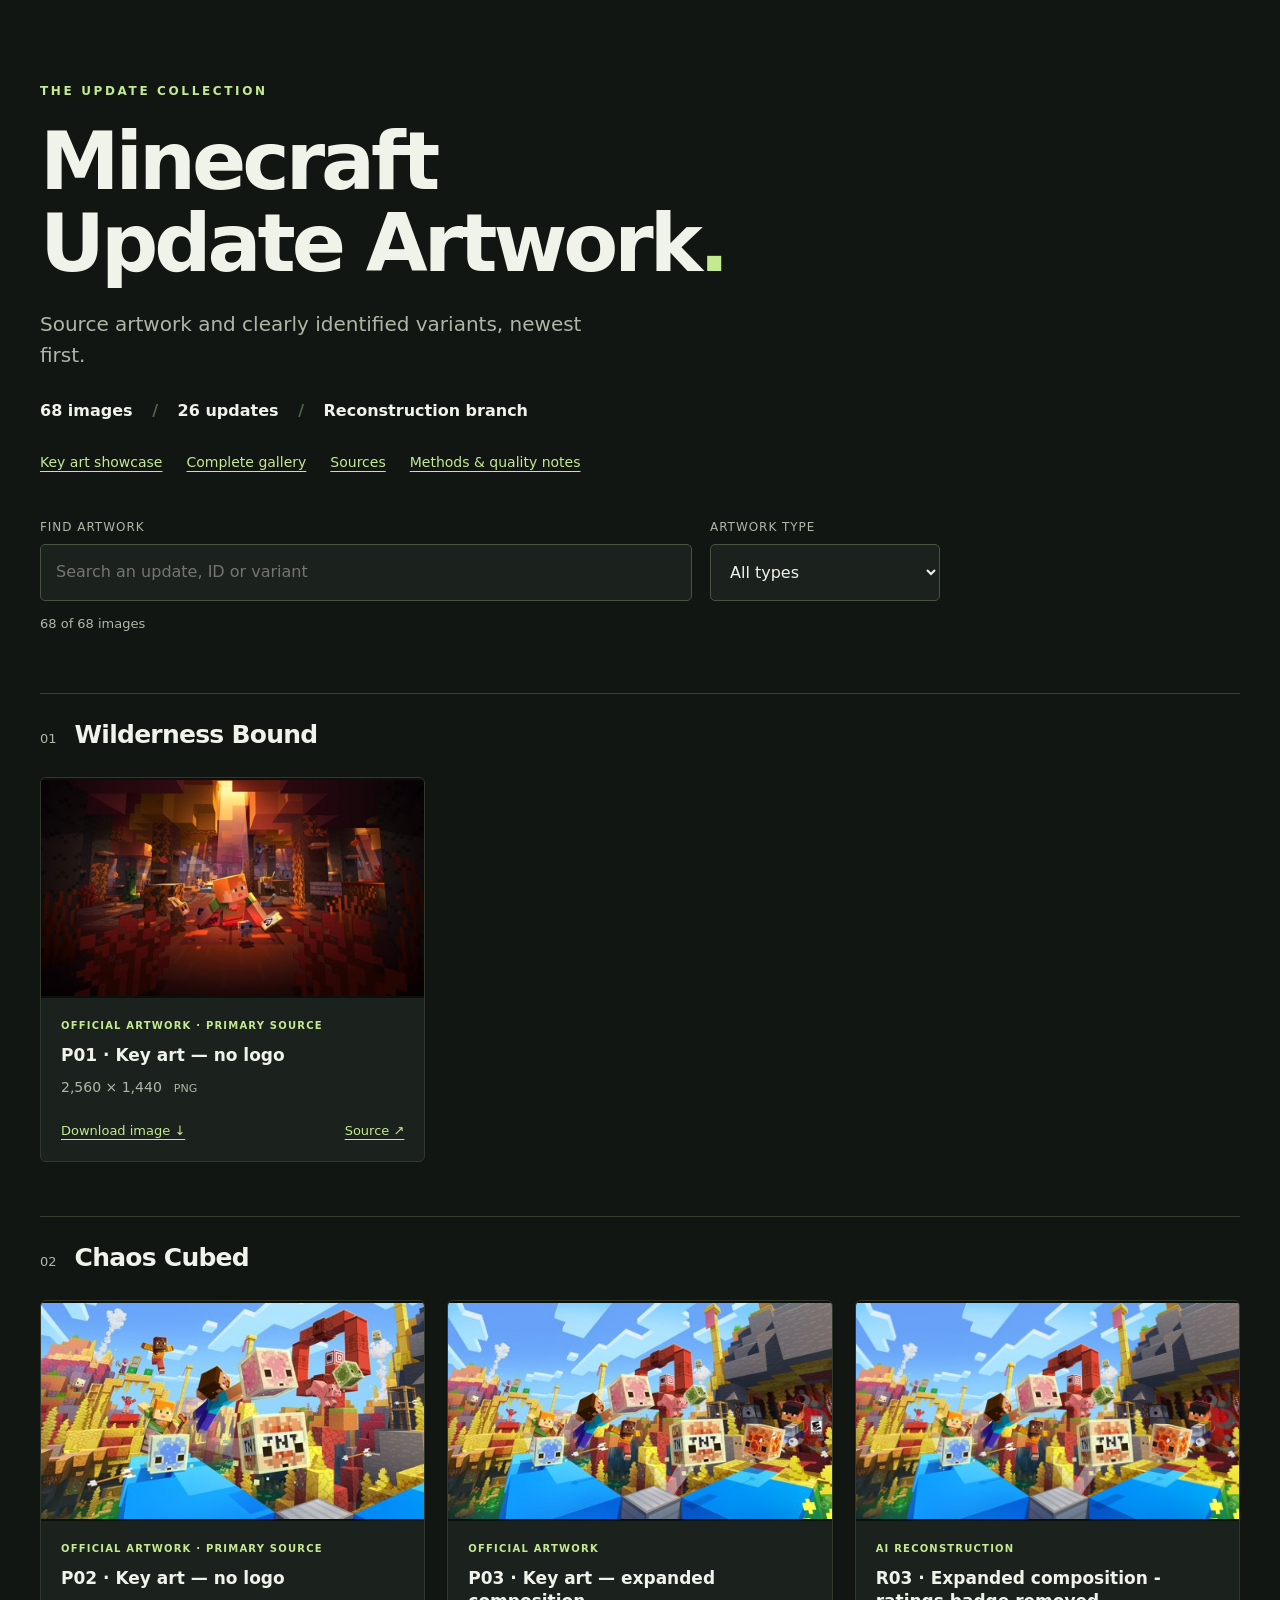
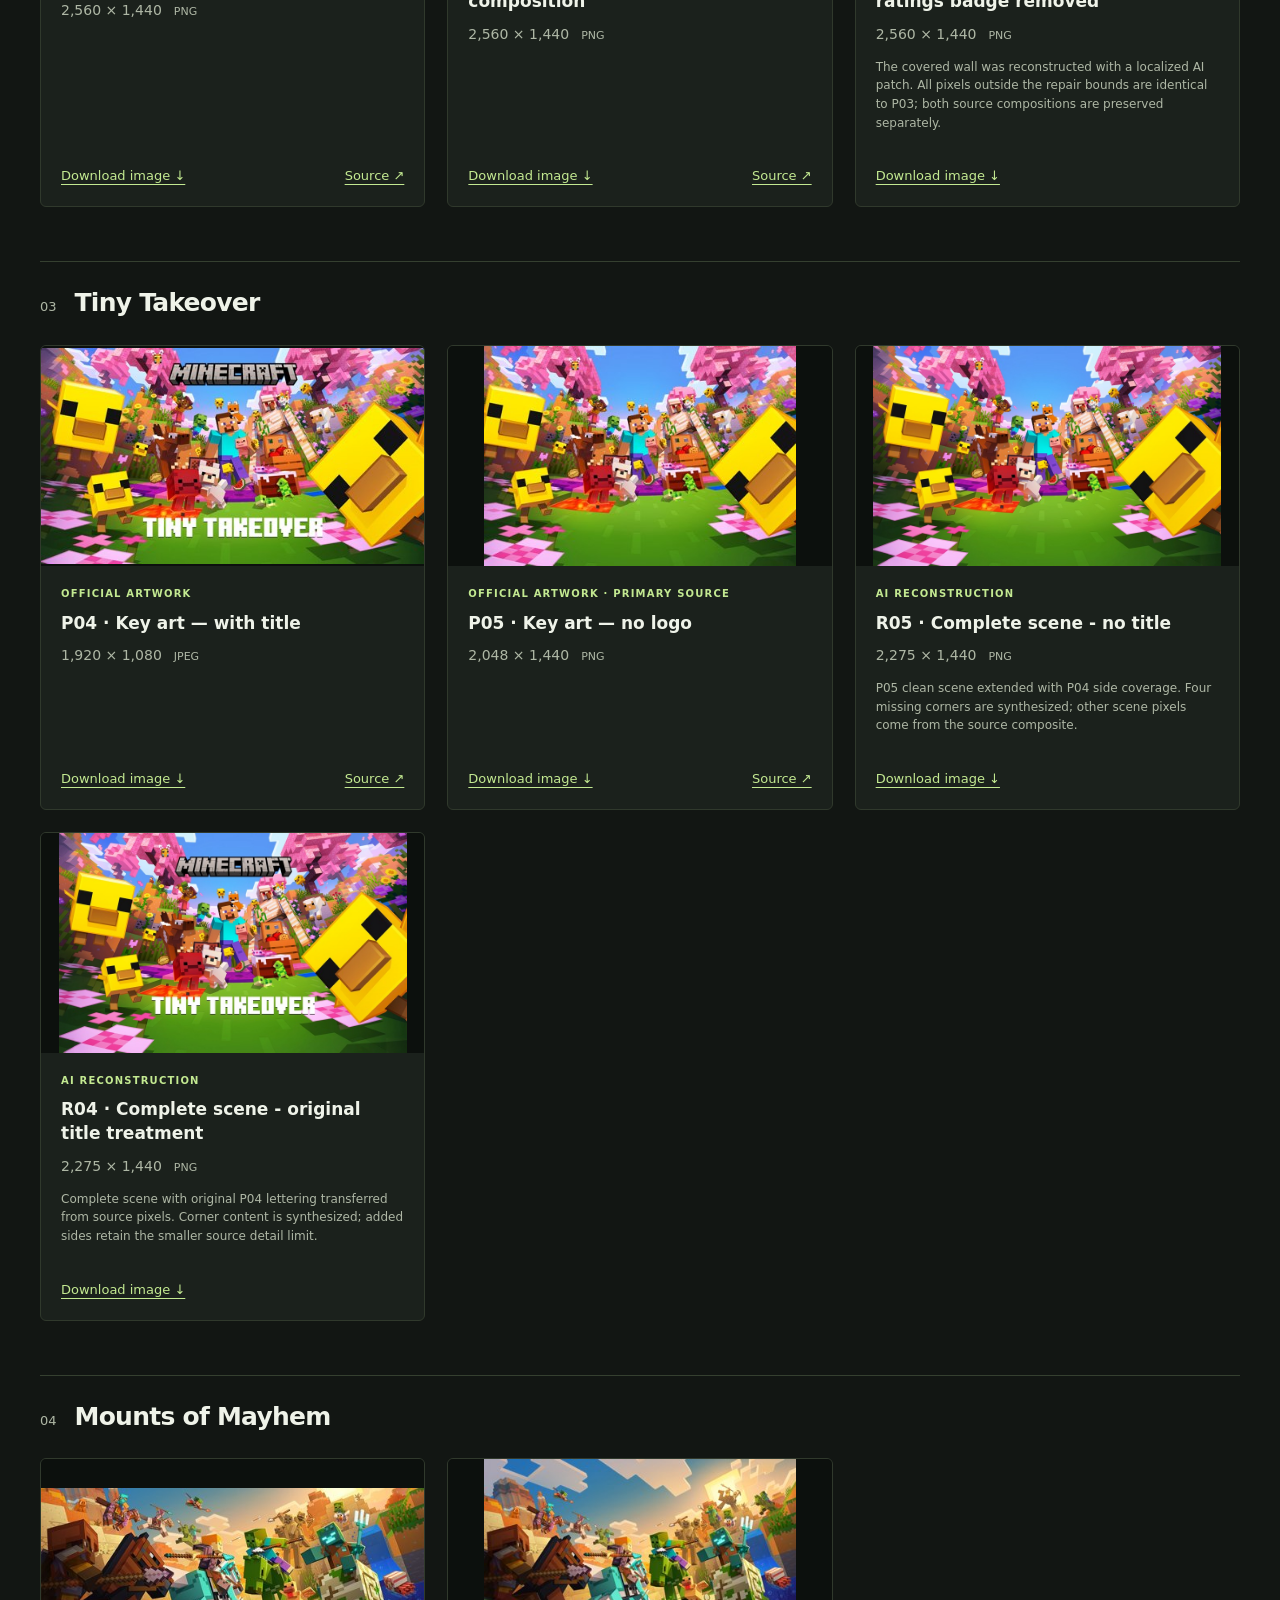
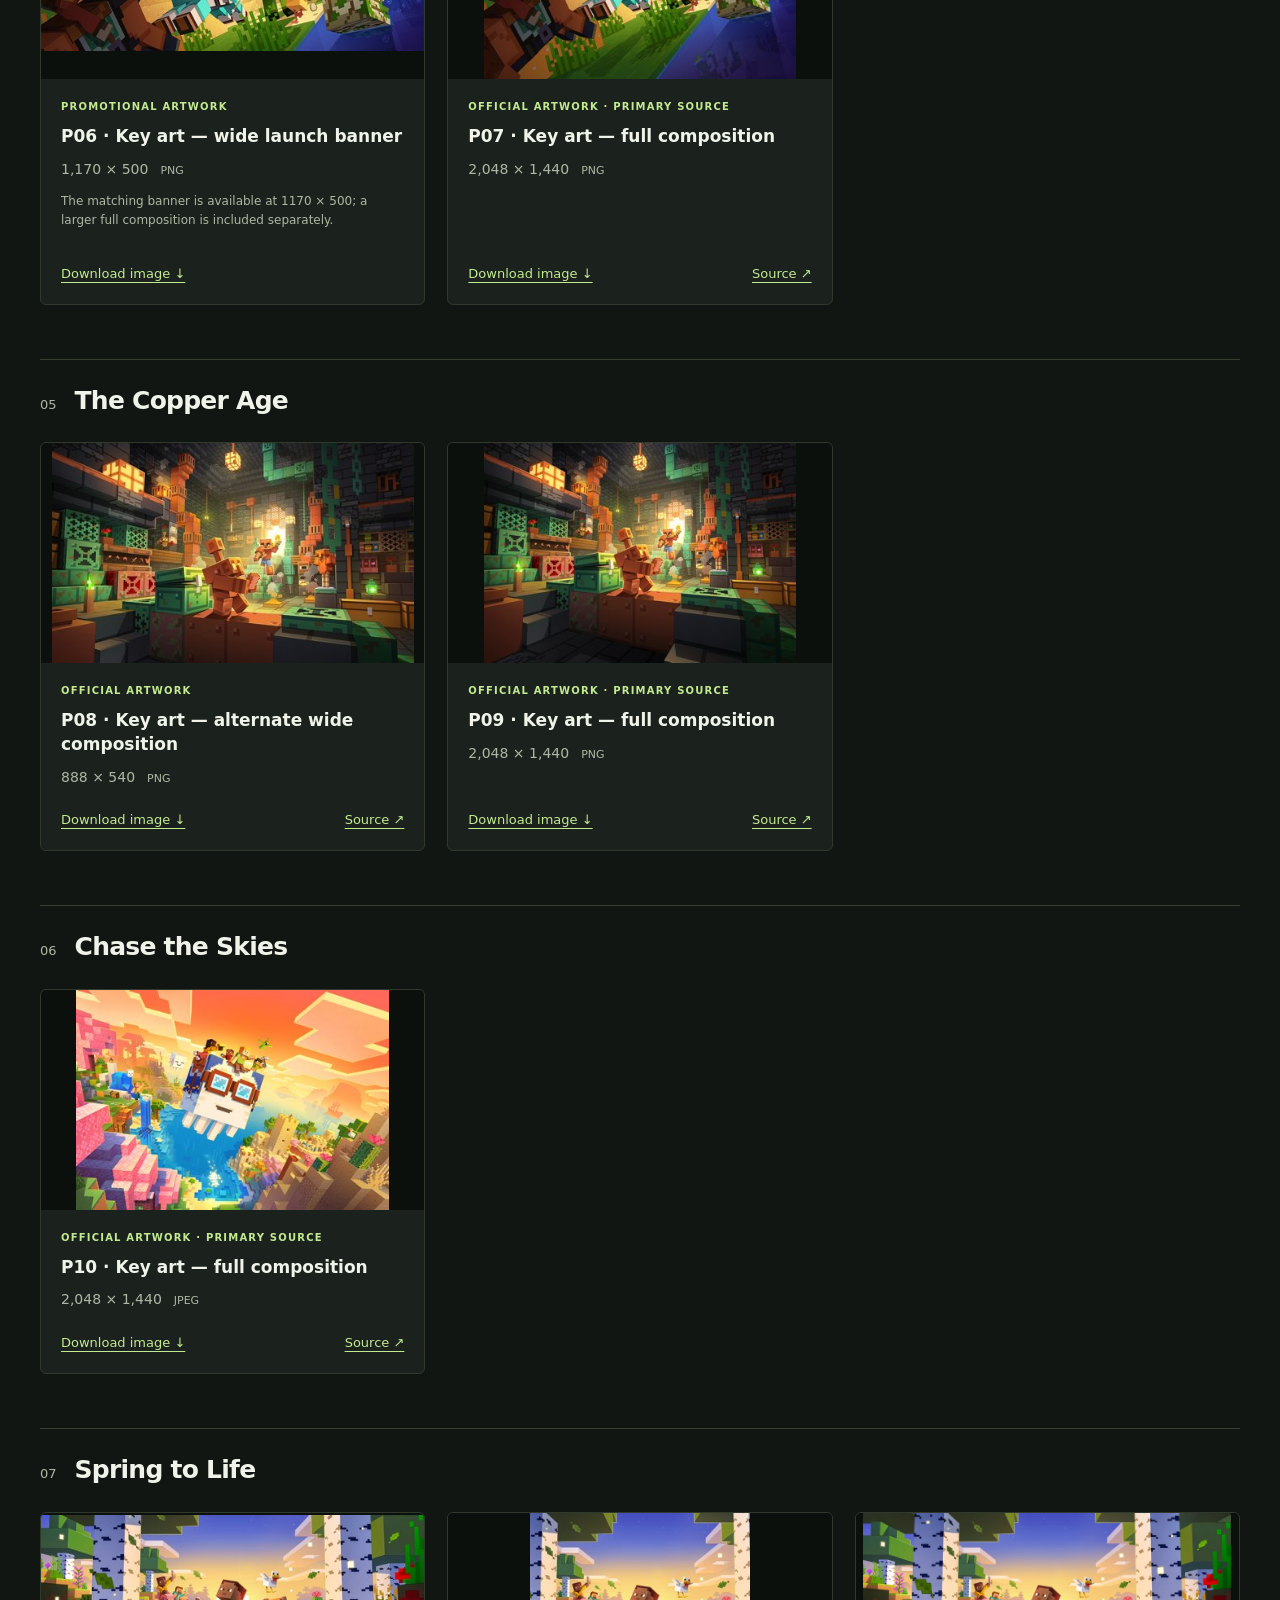
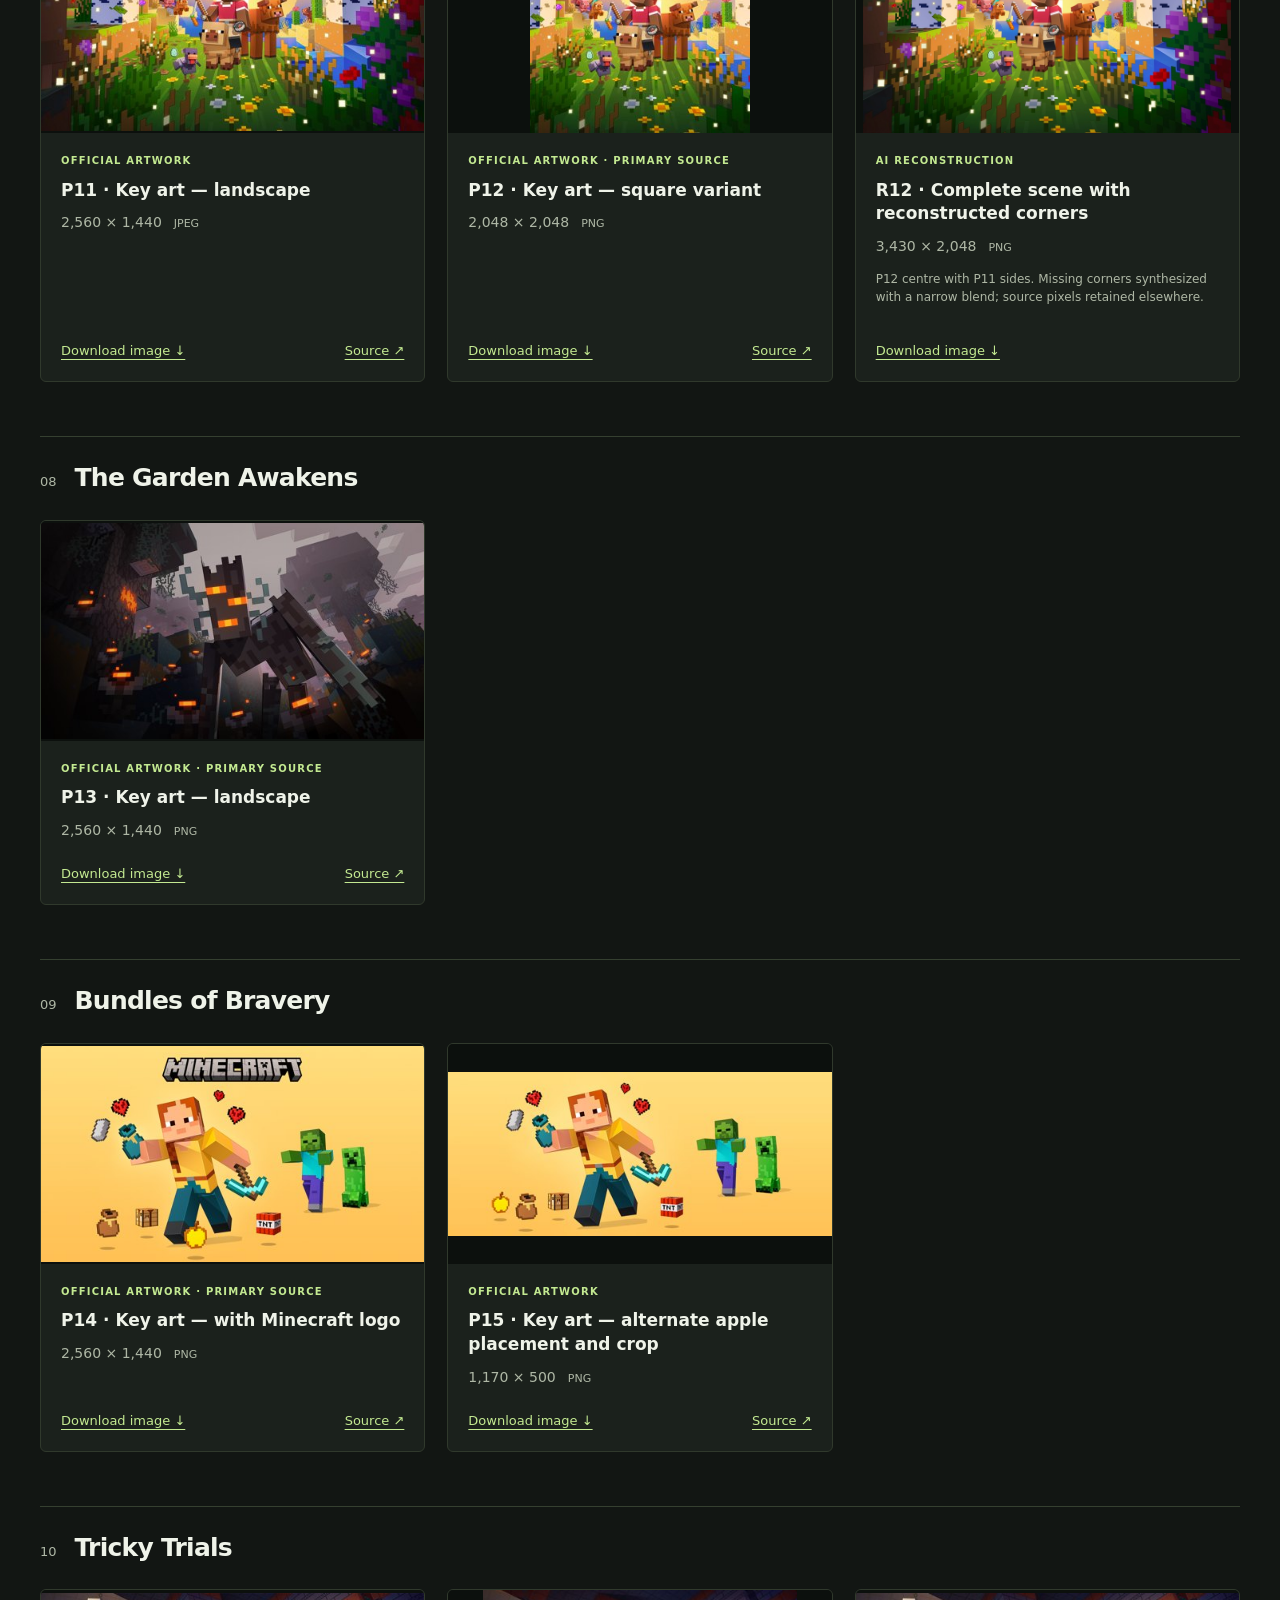
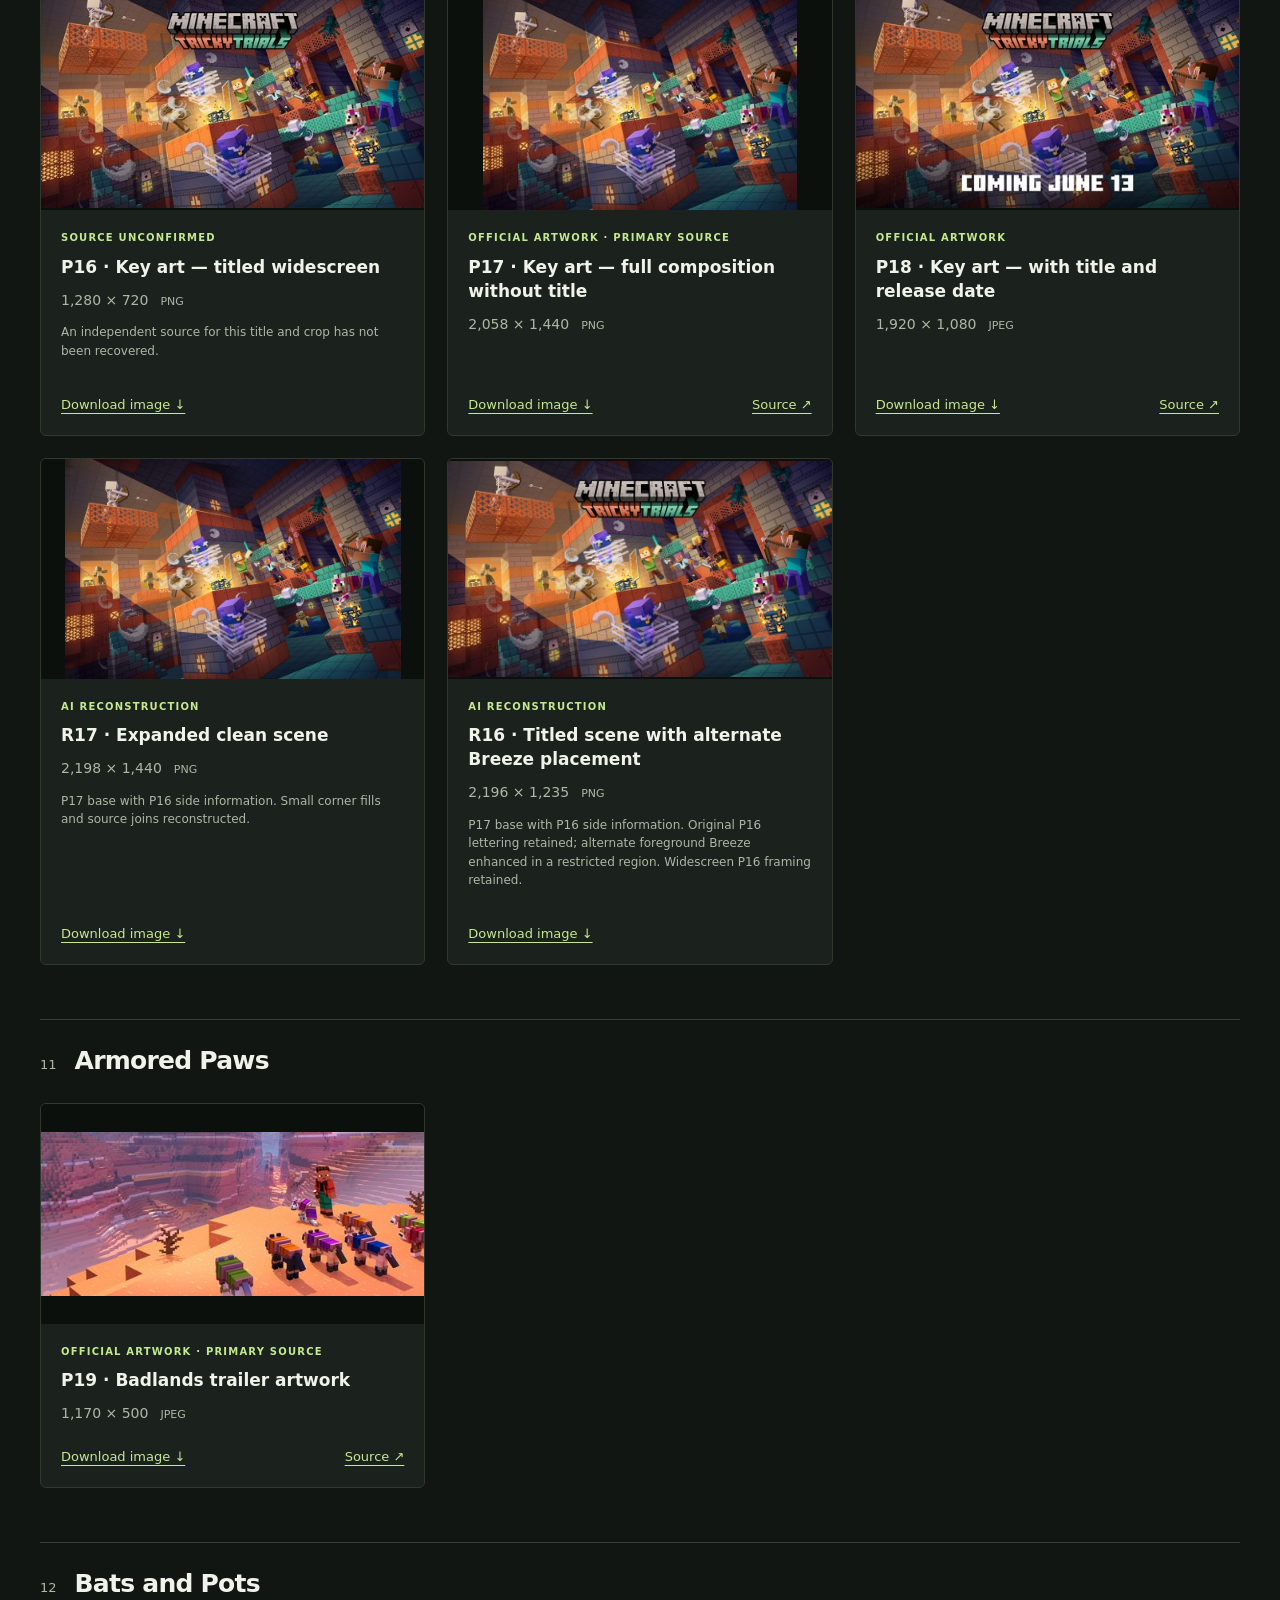
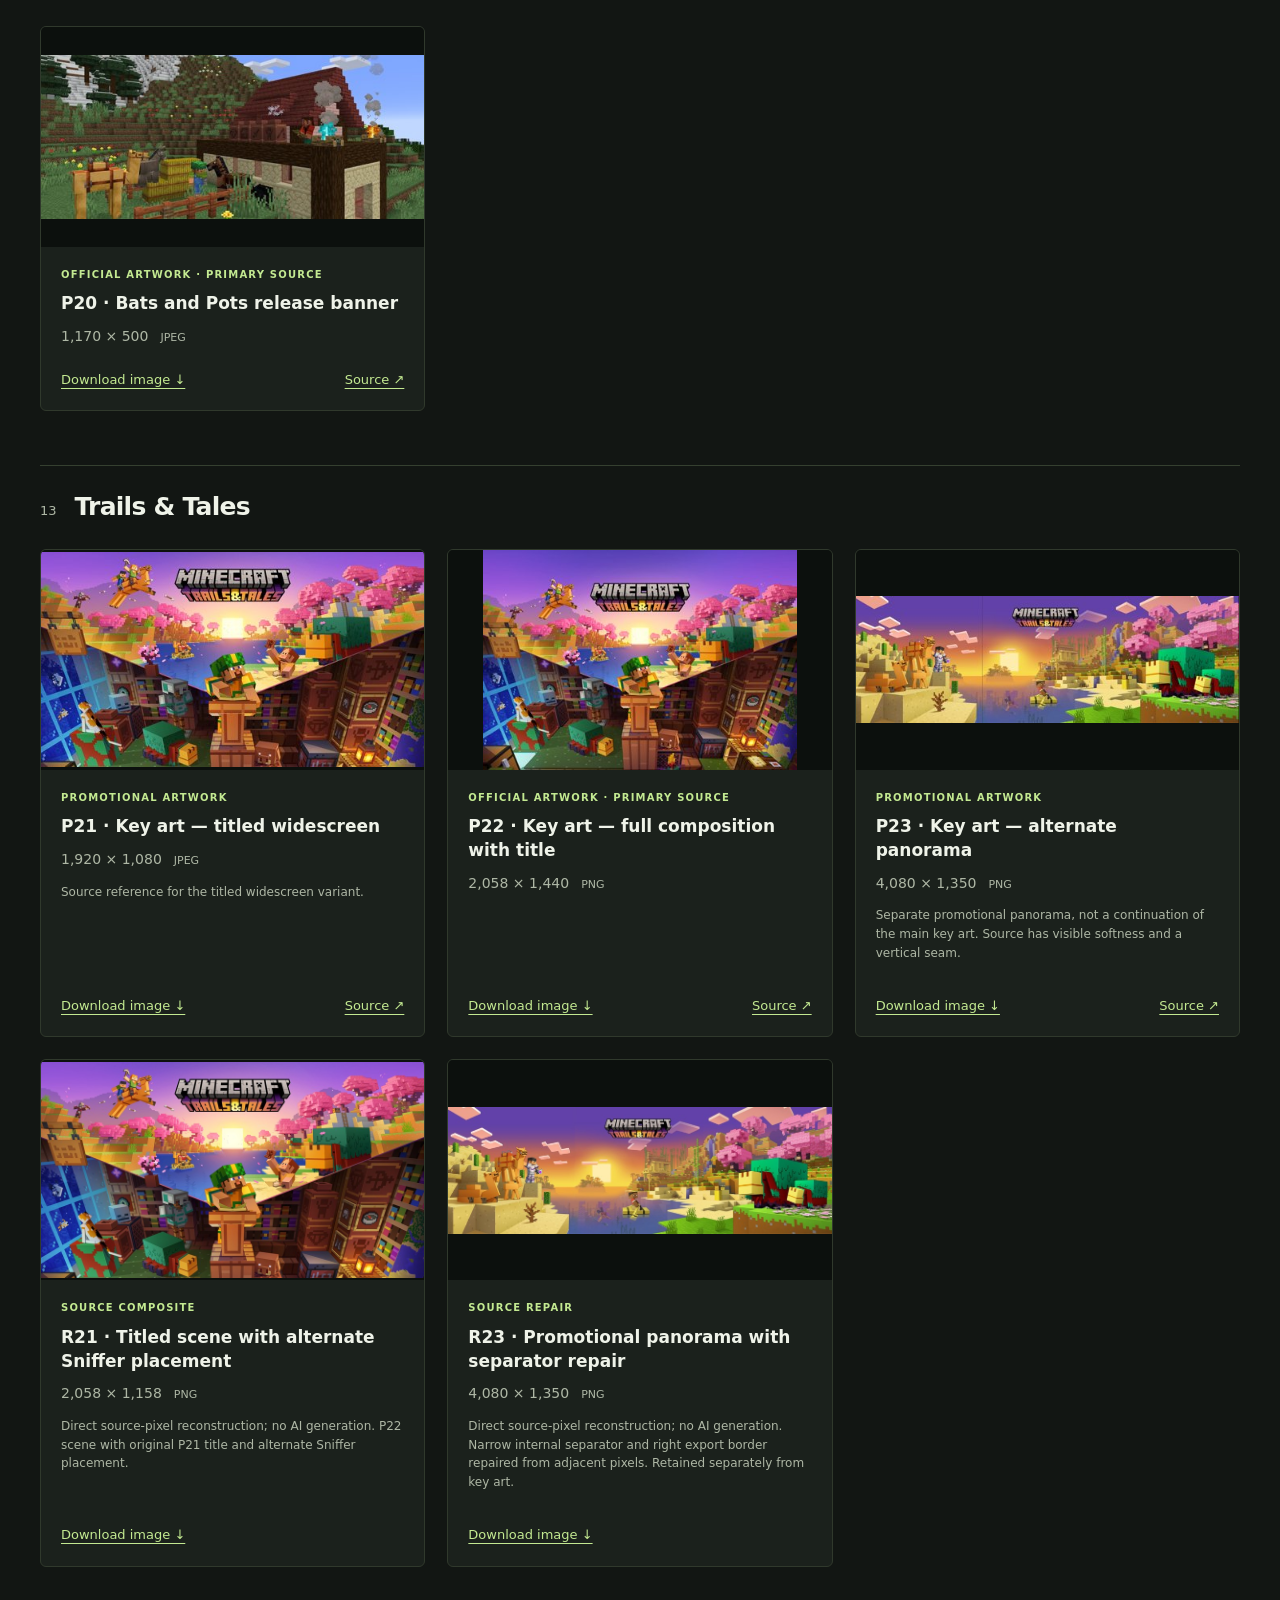
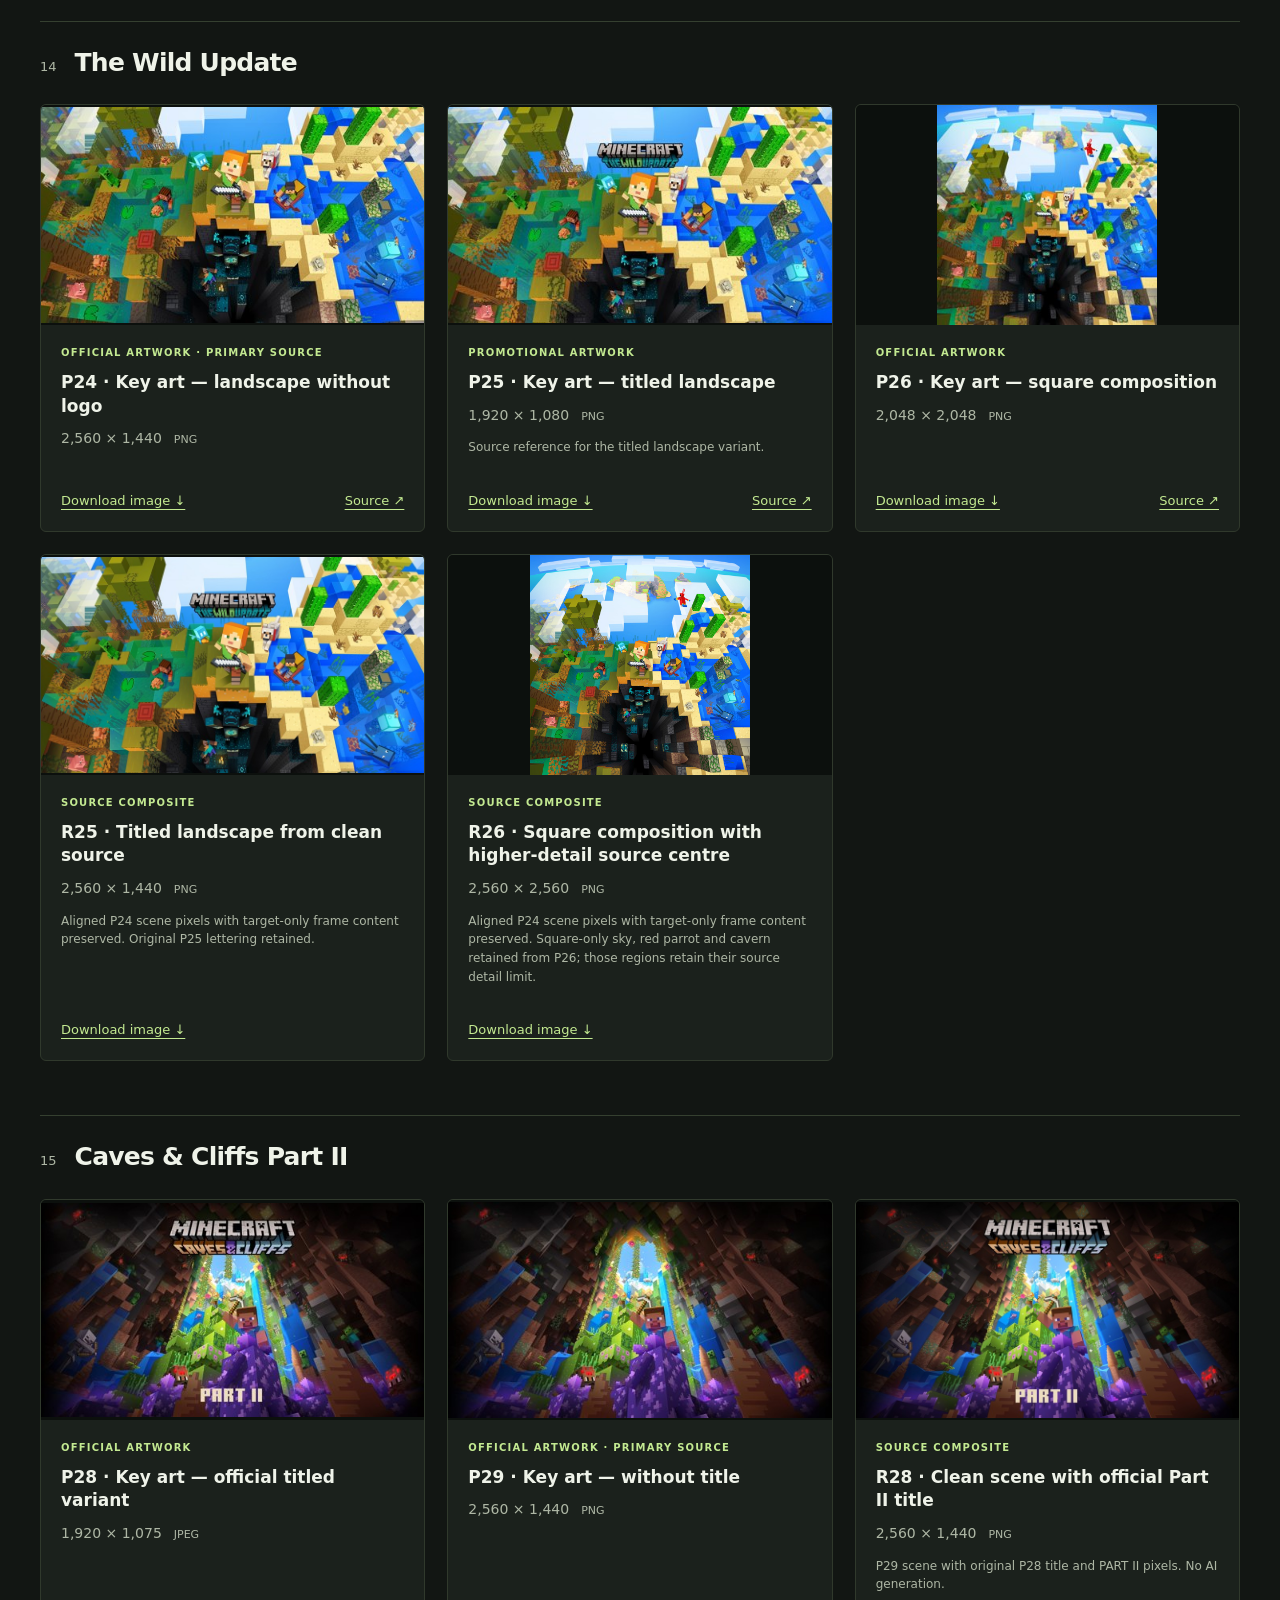
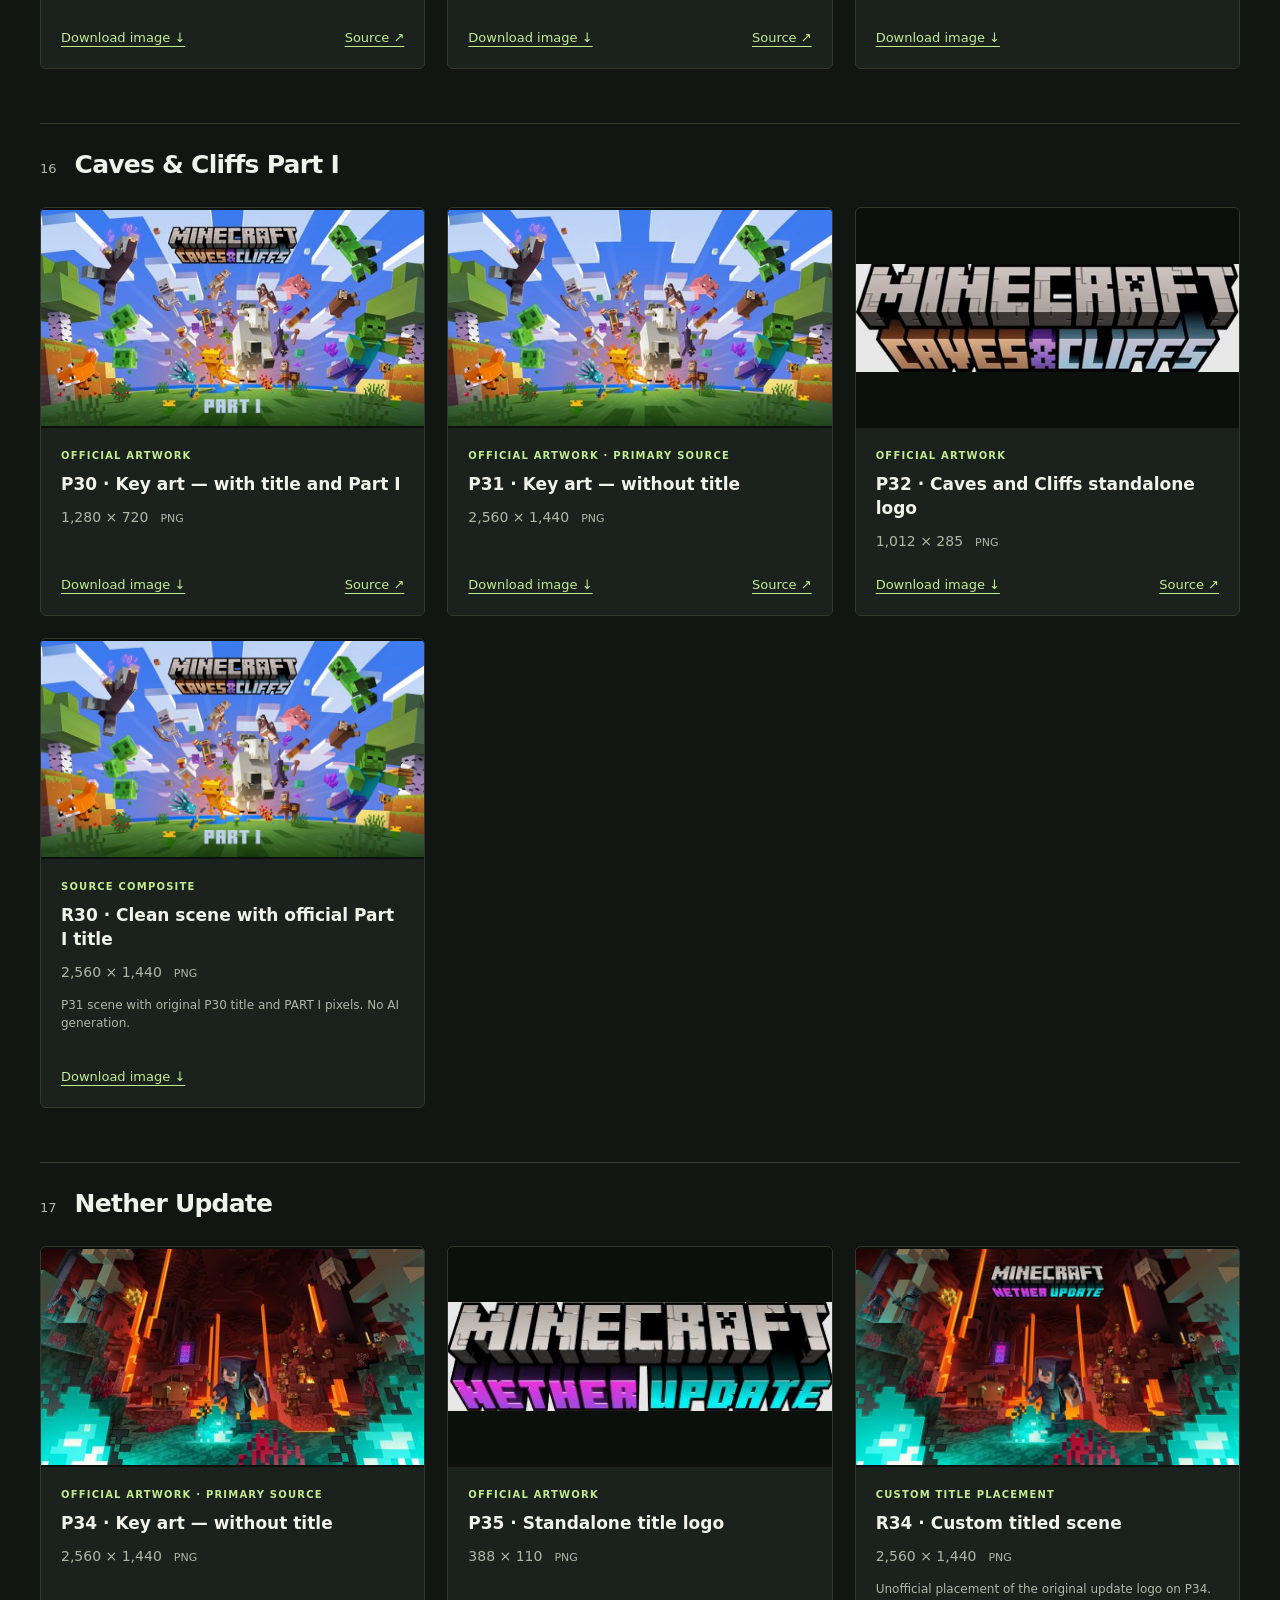
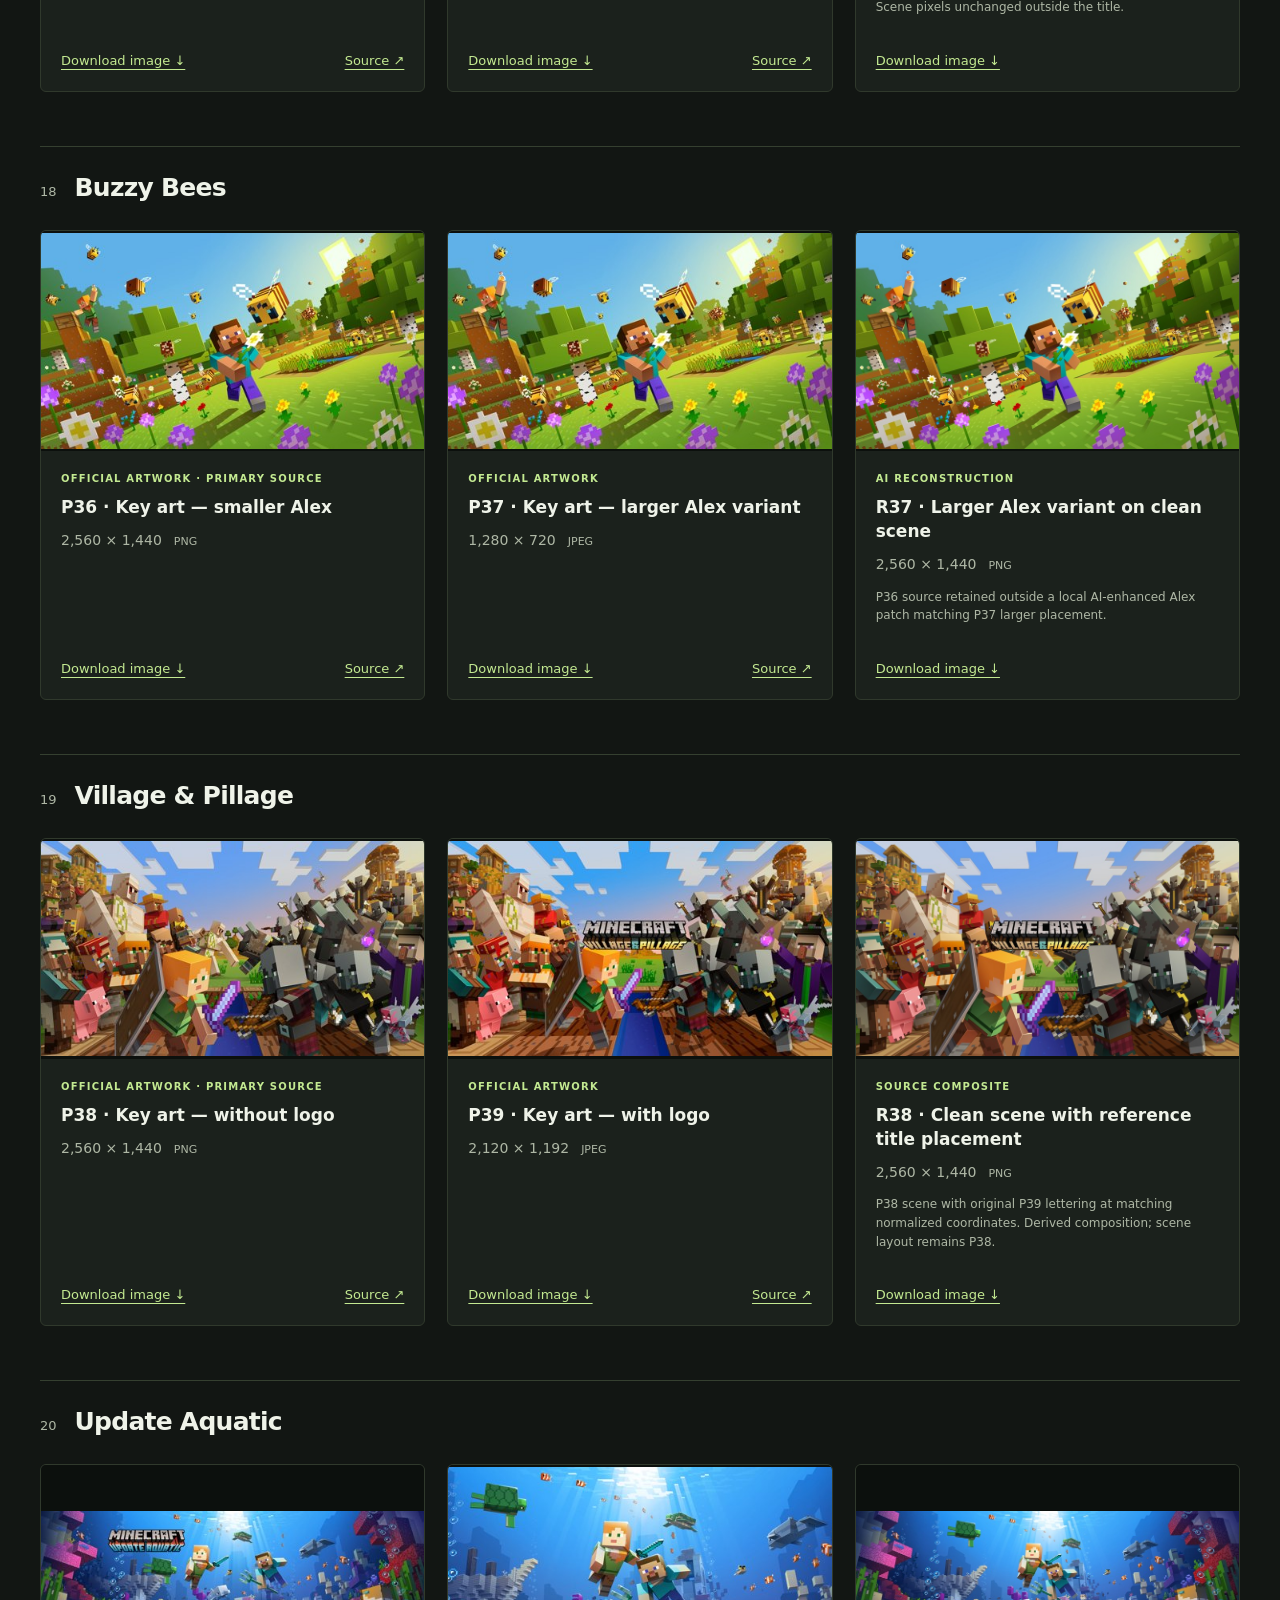
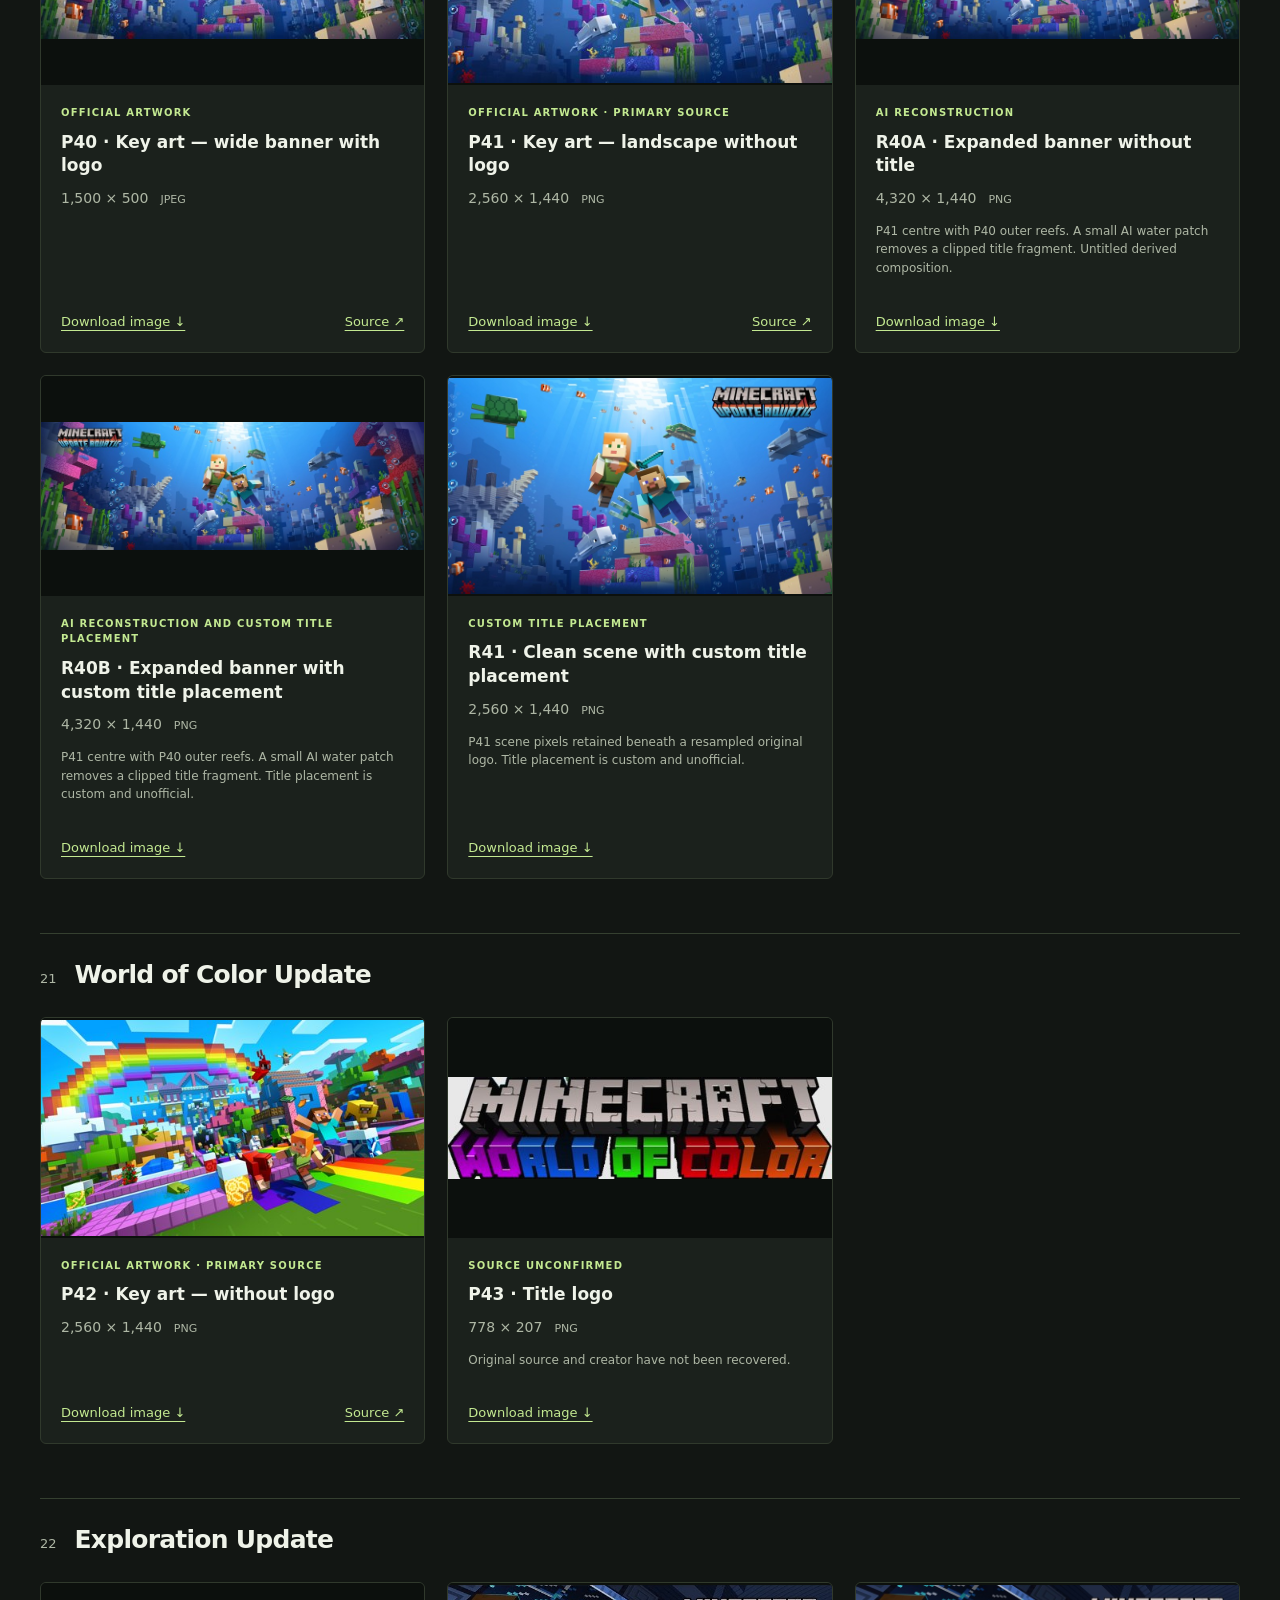
==== commit 589e6657: "Add a curated showcase and GitHub Pages galleries" ====
--- a/index.html
+++ b/index.html
@@ -1,7 +1,7 @@
 <!doctype html><html lang="en"><head><meta charset="utf-8"><meta name="viewport" content="width=device-width,initial-scale=1"><title>Minecraft Update Artwork</title><link rel="stylesheet" href=".catalogue/style.css"></head><body>
 <header><p class="eyebrow">THE UPDATE COLLECTION</p><h1>Minecraft<br>Update Artwork<span>.</span></h1><p class="intro">Source artwork and clearly identified variants, newest first.</p>
 <p class="stats">68 images <span>/</span> 26 updates <span>/</span> Reconstruction branch</p>
-<nav aria-label="Collection resources"><a href="README.md">Collection guide</a><a href="SOURCES.md">Sources</a><a href="RECONSTRUCTION.md">Reconstructions</a><a href="ASSET-MAP.md">PDF asset mapping</a></nav>
+<nav aria-label="Collection resources"><a href="showcase.html">Key art showcase</a><a href="index.html" aria-current="page">Complete gallery</a><a href="https://github.com/TQNL/minecraft-update-artwork/tree/ai-reconstruction/SOURCES.md">Sources</a><a href="https://github.com/TQNL/minecraft-update-artwork/tree/ai-reconstruction/reconstruction/RESULTS.md">Methods &amp; quality notes</a></nav>
 <div class="filters"><label for="search">Find artwork</label><input id="search" type="search" placeholder="Search an update, ID or variant"><label for="type">Artwork type</label><select id="type"><option value="">All types</option><option>Official artwork</option><option>AI reconstruction</option><option>Promotional artwork</option><option>Source unconfirmed</option><option>Source composite</option><option>Source repair</option><option>Custom title placement</option><option>AI reconstruction and custom title placement</option><option>Fan art</option><option>AI enhancement and resampling</option></select></div><p id="count" role="status" aria-live="polite"></p></header><main>
 <section class="update"><h2><span>01</span>Wilderness Bound</h2><div class="grid">
 <article class="card" data-search="wilderness bound p01 key art — no logo official artwork · primary source" data-type="Official artwork"><a class="image" href="artwork/01-wilderness-bound/key-art-no-logo-2560x1440.png"><img loading="lazy" src=".catalogue/previews/01.jpg" alt="Wilderness Bound: Key art — no logo"></a><div class="info"><p class="tag">Official artwork · Primary source</p><h3>P01 · Key art — no logo</h3><p class="dimensions">2,560 × 1,440<span>PNG</span></p>
@@ -18,9 +18,9 @@
 <div class="links"><a href="artwork/02-chaos-cubed/key-art-expanded-composition-2560x1440.png" download>Download image ↓</a>
 <a href="https://minecraft.wiki/w/File%3AChaos_Cubed_Key_Art_expanded.png" rel="noreferrer">Source ↗</a>
 </div></div></article>
-<article class="card" data-search="chaos cubed r03 expanded composition - ratings badge removed ai reconstruction" data-type="AI reconstruction"><a class="image" href="reconstructed/02-chaos-cubed/expanded-composition-rating-removed-2560x1440.png"><img loading="lazy" src=".catalogue/previews/R03.jpg" alt="Chaos Cubed: Expanded composition - ratings badge removed"></a><div class="info"><p class="tag">AI reconstruction</p><h3>R03 · Expanded composition - ratings badge removed</h3><p class="dimensions">2,560 × 1,440<span>PNG</span></p>
+<article class="card" data-search="chaos cubed r03 expanded composition - ratings badge removed ai reconstruction" data-type="AI reconstruction"><a class="image" href="artwork/02-chaos-cubed/expanded-composition-rating-removed-2560x1440.png"><img loading="lazy" src=".catalogue/previews/R03.jpg" alt="Chaos Cubed: Expanded composition - ratings badge removed"></a><div class="info"><p class="tag">AI reconstruction</p><h3>R03 · Expanded composition - ratings badge removed</h3><p class="dimensions">2,560 × 1,440<span>PNG</span></p>
 <p class="note">The covered wall was reconstructed with a localized AI patch. All pixels outside the repair bounds are identical to P03; both source compositions are preserved separately.</p>
-<div class="links"><a href="reconstructed/02-chaos-cubed/expanded-composition-rating-removed-2560x1440.png" download>Download image ↓</a>
+<div class="links"><a href="artwork/02-chaos-cubed/expanded-composition-rating-removed-2560x1440.png" download>Download image ↓</a>
 </div></div></article>
 </div></section>
 <section class="update"><h2><span>03</span>Tiny Takeover</h2><div class="grid">
@@ -32,13 +32,13 @@
 <div class="links"><a href="artwork/03-tiny-takeover/key-art-no-logo-2048x1440.png" download>Download image ↓</a>
 <a href="https://minecraft.wiki/w/File%3ATiny_Takeover_Key_Art.png" rel="noreferrer">Source ↗</a>
 </div></div></article>
-<article class="card" data-search="tiny takeover r05 complete scene - no title ai reconstruction" data-type="AI reconstruction"><a class="image" href="reconstructed/03-tiny-takeover/complete-scene-no-title-2275x1440.png"><img loading="lazy" src=".catalogue/previews/R05.jpg" alt="Tiny Takeover: Complete scene - no title"></a><div class="info"><p class="tag">AI reconstruction</p><h3>R05 · Complete scene - no title</h3><p class="dimensions">2,275 × 1,440<span>PNG</span></p>
+<article class="card" data-search="tiny takeover r05 complete scene - no title ai reconstruction" data-type="AI reconstruction"><a class="image" href="artwork/03-tiny-takeover/complete-scene-no-title-2275x1440.png"><img loading="lazy" src=".catalogue/previews/R05.jpg" alt="Tiny Takeover: Complete scene - no title"></a><div class="info"><p class="tag">AI reconstruction</p><h3>R05 · Complete scene - no title</h3><p class="dimensions">2,275 × 1,440<span>PNG</span></p>
 <p class="note">P05 clean scene extended with P04 side coverage. Four missing corners are synthesized; other scene pixels come from the source composite.</p>
-<div class="links"><a href="reconstructed/03-tiny-takeover/complete-scene-no-title-2275x1440.png" download>Download image ↓</a>
-</div></div></article>
-<article class="card" data-search="tiny takeover r04 complete scene - original title treatment ai reconstruction" data-type="AI reconstruction"><a class="image" href="reconstructed/03-tiny-takeover/complete-scene-with-title-2275x1440.png"><img loading="lazy" src=".catalogue/previews/R04.jpg" alt="Tiny Takeover: Complete scene - original title treatment"></a><div class="info"><p class="tag">AI reconstruction</p><h3>R04 · Complete scene - original title treatment</h3><p class="dimensions">2,275 × 1,440<span>PNG</span></p>
+<div class="links"><a href="artwork/03-tiny-takeover/complete-scene-no-title-2275x1440.png" download>Download image ↓</a>
+</div></div></article>
+<article class="card" data-search="tiny takeover r04 complete scene - original title treatment ai reconstruction" data-type="AI reconstruction"><a class="image" href="artwork/03-tiny-takeover/complete-scene-with-title-2275x1440.png"><img loading="lazy" src=".catalogue/previews/R04.jpg" alt="Tiny Takeover: Complete scene - original title treatment"></a><div class="info"><p class="tag">AI reconstruction</p><h3>R04 · Complete scene - original title treatment</h3><p class="dimensions">2,275 × 1,440<span>PNG</span></p>
 <p class="note">Complete scene with original P04 lettering transferred from source pixels. Corner content is synthesized; added sides retain the smaller source detail limit.</p>
-<div class="links"><a href="reconstructed/03-tiny-takeover/complete-scene-with-title-2275x1440.png" download>Download image ↓</a>
+<div class="links"><a href="artwork/03-tiny-takeover/complete-scene-with-title-2275x1440.png" download>Download image ↓</a>
 </div></div></article>
 </div></section>
 <section class="update"><h2><span>04</span>Mounts of Mayhem</h2><div class="grid">
@@ -76,9 +76,9 @@
 <div class="links"><a href="artwork/07-spring-to-life/key-art-square-variant-2048x2048.png" download>Download image ↓</a>
 <a href="https://minecraft.wiki/w/File%3ASpring_to_life_Key_art_2048x2048.png" rel="noreferrer">Source ↗</a>
 </div></div></article>
-<article class="card" data-search="spring to life r12 complete scene with reconstructed corners ai reconstruction" data-type="AI reconstruction"><a class="image" href="reconstructed/07-spring-to-life/complete-scene-3430x2048.png"><img loading="lazy" src=".catalogue/previews/R12.jpg" alt="Spring to Life: Complete scene with reconstructed corners"></a><div class="info"><p class="tag">AI reconstruction</p><h3>R12 · Complete scene with reconstructed corners</h3><p class="dimensions">3,430 × 2,048<span>PNG</span></p>
+<article class="card" data-search="spring to life r12 complete scene with reconstructed corners ai reconstruction" data-type="AI reconstruction"><a class="image" href="artwork/07-spring-to-life/complete-scene-3430x2048.png"><img loading="lazy" src=".catalogue/previews/R12.jpg" alt="Spring to Life: Complete scene with reconstructed corners"></a><div class="info"><p class="tag">AI reconstruction</p><h3>R12 · Complete scene with reconstructed corners</h3><p class="dimensions">3,430 × 2,048<span>PNG</span></p>
 <p class="note">P12 centre with P11 sides. Missing corners synthesized with a narrow blend; source pixels retained elsewhere.</p>
-<div class="links"><a href="reconstructed/07-spring-to-life/complete-scene-3430x2048.png" download>Download image ↓</a>
+<div class="links"><a href="artwork/07-spring-to-life/complete-scene-3430x2048.png" download>Download image ↓</a>
 </div></div></article>
 </div></section>
 <section class="update"><h2><span>08</span>The Garden Awakens</h2><div class="grid">
@@ -110,13 +110,13 @@
 <div class="links"><a href="artwork/10-tricky-trials/key-art-with-title-and-release-date-1920x1080.jpg" download>Download image ↓</a>
 <a href="https://minecraft.wiki/w/File%3ATricky_Trials_Key_Art_With_Release_Date.jpg" rel="noreferrer">Source ↗</a>
 </div></div></article>
-<article class="card" data-search="tricky trials r17 expanded clean scene ai reconstruction" data-type="AI reconstruction"><a class="image" href="reconstructed/10-tricky-trials/expanded-clean-scene-2198x1440.png"><img loading="lazy" src=".catalogue/previews/R17.jpg" alt="Tricky Trials: Expanded clean scene"></a><div class="info"><p class="tag">AI reconstruction</p><h3>R17 · Expanded clean scene</h3><p class="dimensions">2,198 × 1,440<span>PNG</span></p>
+<article class="card" data-search="tricky trials r17 expanded clean scene ai reconstruction" data-type="AI reconstruction"><a class="image" href="artwork/10-tricky-trials/expanded-clean-scene-2198x1440.png"><img loading="lazy" src=".catalogue/previews/R17.jpg" alt="Tricky Trials: Expanded clean scene"></a><div class="info"><p class="tag">AI reconstruction</p><h3>R17 · Expanded clean scene</h3><p class="dimensions">2,198 × 1,440<span>PNG</span></p>
 <p class="note">P17 base with P16 side information. Small corner fills and source joins reconstructed.</p>
-<div class="links"><a href="reconstructed/10-tricky-trials/expanded-clean-scene-2198x1440.png" download>Download image ↓</a>
-</div></div></article>
-<article class="card" data-search="tricky trials r16 titled scene with alternate breeze placement ai reconstruction" data-type="AI reconstruction"><a class="image" href="reconstructed/10-tricky-trials/titled-breeze-variant-2196x1235.png"><img loading="lazy" src=".catalogue/previews/R16.jpg" alt="Tricky Trials: Titled scene with alternate Breeze placement"></a><div class="info"><p class="tag">AI reconstruction</p><h3>R16 · Titled scene with alternate Breeze placement</h3><p class="dimensions">2,196 × 1,235<span>PNG</span></p>
+<div class="links"><a href="artwork/10-tricky-trials/expanded-clean-scene-2198x1440.png" download>Download image ↓</a>
+</div></div></article>
+<article class="card" data-search="tricky trials r16 titled scene with alternate breeze placement ai reconstruction" data-type="AI reconstruction"><a class="image" href="artwork/10-tricky-trials/titled-breeze-variant-2196x1235.png"><img loading="lazy" src=".catalogue/previews/R16.jpg" alt="Tricky Trials: Titled scene with alternate Breeze placement"></a><div class="info"><p class="tag">AI reconstruction</p><h3>R16 · Titled scene with alternate Breeze placement</h3><p class="dimensions">2,196 × 1,235<span>PNG</span></p>
 <p class="note">P17 base with P16 side information. Original P16 lettering retained; alternate foreground Breeze enhanced in a restricted region. Widescreen P16 framing retained.</p>
-<div class="links"><a href="reconstructed/10-tricky-trials/titled-breeze-variant-2196x1235.png" download>Download image ↓</a>
+<div class="links"><a href="artwork/10-tricky-trials/titled-breeze-variant-2196x1235.png" download>Download image ↓</a>
 </div></div></article>
 </div></section>
 <section class="update"><h2><span>11</span>Armored Paws</h2><div class="grid">
@@ -146,13 +146,13 @@
 <div class="links"><a href="artwork/13-trails-tales/key-art-alternate-panorama-4080x1350.png" download>Download image ↓</a>
 <a href="https://minecraft.wiki/w/File%3ATrails_and_Tales_key_art2.png" rel="noreferrer">Source ↗</a>
 </div></div></article>
-<article class="card" data-search="trails &amp; tales r21 titled scene with alternate sniffer placement source composite" data-type="Source composite"><a class="image" href="reconstructed/13-trails-tales/titled-alternate-sniffer-2058x1158.png"><img loading="lazy" src=".catalogue/previews/R21.jpg" alt="Trails &amp; Tales: Titled scene with alternate Sniffer placement"></a><div class="info"><p class="tag">Source composite</p><h3>R21 · Titled scene with alternate Sniffer placement</h3><p class="dimensions">2,058 × 1,158<span>PNG</span></p>
+<article class="card" data-search="trails &amp; tales r21 titled scene with alternate sniffer placement source composite" data-type="Source composite"><a class="image" href="artwork/13-trails-tales/titled-alternate-sniffer-2058x1158.png"><img loading="lazy" src=".catalogue/previews/R21.jpg" alt="Trails &amp; Tales: Titled scene with alternate Sniffer placement"></a><div class="info"><p class="tag">Source composite</p><h3>R21 · Titled scene with alternate Sniffer placement</h3><p class="dimensions">2,058 × 1,158<span>PNG</span></p>
 <p class="note">Direct source-pixel reconstruction; no AI generation. P22 scene with original P21 title and alternate Sniffer placement.</p>
-<div class="links"><a href="reconstructed/13-trails-tales/titled-alternate-sniffer-2058x1158.png" download>Download image ↓</a>
-</div></div></article>
-<article class="card" data-search="trails &amp; tales r23 promotional panorama with separator repair source repair" data-type="Source repair"><a class="image" href="reconstructed/13-trails-tales/promotional-panorama-seams-repaired-4080x1350.png"><img loading="lazy" src=".catalogue/previews/R23.jpg" alt="Trails &amp; Tales: Promotional panorama with separator repair"></a><div class="info"><p class="tag">Source repair</p><h3>R23 · Promotional panorama with separator repair</h3><p class="dimensions">4,080 × 1,350<span>PNG</span></p>
+<div class="links"><a href="artwork/13-trails-tales/titled-alternate-sniffer-2058x1158.png" download>Download image ↓</a>
+</div></div></article>
+<article class="card" data-search="trails &amp; tales r23 promotional panorama with separator repair source repair" data-type="Source repair"><a class="image" href="artwork/13-trails-tales/promotional-panorama-seams-repaired-4080x1350.png"><img loading="lazy" src=".catalogue/previews/R23.jpg" alt="Trails &amp; Tales: Promotional panorama with separator repair"></a><div class="info"><p class="tag">Source repair</p><h3>R23 · Promotional panorama with separator repair</h3><p class="dimensions">4,080 × 1,350<span>PNG</span></p>
 <p class="note">Direct source-pixel reconstruction; no AI generation. Narrow internal separator and right export border repaired from adjacent pixels. Retained separately from key art.</p>
-<div class="links"><a href="reconstructed/13-trails-tales/promotional-panorama-seams-repaired-4080x1350.png" download>Download image ↓</a>
+<div class="links"><a href="artwork/13-trails-tales/promotional-panorama-seams-repaired-4080x1350.png" download>Download image ↓</a>
 </div></div></article>
 </div></section>
 <section class="update"><h2><span>14</span>The Wild Update</h2><div class="grid">
@@ -169,13 +169,13 @@
 <div class="links"><a href="artwork/14-the-wild-update/key-art-square-composition-2048x2048.png" download>Download image ↓</a>
 <a href="https://minecraft.wiki/w/File%3AWild_update_Key_Art_2048x2048.png" rel="noreferrer">Source ↗</a>
 </div></div></article>
-<article class="card" data-search="the wild update r25 titled landscape from clean source source composite" data-type="Source composite"><a class="image" href="reconstructed/14-the-wild-update/titled-landscape-2560x1440.png"><img loading="lazy" src=".catalogue/previews/R25.jpg" alt="The Wild Update: Titled landscape from clean source"></a><div class="info"><p class="tag">Source composite</p><h3>R25 · Titled landscape from clean source</h3><p class="dimensions">2,560 × 1,440<span>PNG</span></p>
+<article class="card" data-search="the wild update r25 titled landscape from clean source source composite" data-type="Source composite"><a class="image" href="artwork/14-the-wild-update/titled-landscape-2560x1440.png"><img loading="lazy" src=".catalogue/previews/R25.jpg" alt="The Wild Update: Titled landscape from clean source"></a><div class="info"><p class="tag">Source composite</p><h3>R25 · Titled landscape from clean source</h3><p class="dimensions">2,560 × 1,440<span>PNG</span></p>
 <p class="note">Aligned P24 scene pixels with target-only frame content preserved. Original P25 lettering retained.</p>
-<div class="links"><a href="reconstructed/14-the-wild-update/titled-landscape-2560x1440.png" download>Download image ↓</a>
-</div></div></article>
-<article class="card" data-search="the wild update r26 square composition with higher-detail source centre source composite" data-type="Source composite"><a class="image" href="reconstructed/14-the-wild-update/square-with-clean-source-centre-2560x2560.png"><img loading="lazy" src=".catalogue/previews/R26.jpg" alt="The Wild Update: Square composition with higher-detail source centre"></a><div class="info"><p class="tag">Source composite</p><h3>R26 · Square composition with higher-detail source centre</h3><p class="dimensions">2,560 × 2,560<span>PNG</span></p>
+<div class="links"><a href="artwork/14-the-wild-update/titled-landscape-2560x1440.png" download>Download image ↓</a>
+</div></div></article>
+<article class="card" data-search="the wild update r26 square composition with higher-detail source centre source composite" data-type="Source composite"><a class="image" href="artwork/14-the-wild-update/square-with-clean-source-centre-2560x2560.png"><img loading="lazy" src=".catalogue/previews/R26.jpg" alt="The Wild Update: Square composition with higher-detail source centre"></a><div class="info"><p class="tag">Source composite</p><h3>R26 · Square composition with higher-detail source centre</h3><p class="dimensions">2,560 × 2,560<span>PNG</span></p>
 <p class="note">Aligned P24 scene pixels with target-only frame content preserved. Square-only sky, red parrot and cavern retained from P26; those regions retain their source detail limit.</p>
-<div class="links"><a href="reconstructed/14-the-wild-update/square-with-clean-source-centre-2560x2560.png" download>Download image ↓</a>
+<div class="links"><a href="artwork/14-the-wild-update/square-with-clean-source-centre-2560x2560.png" download>Download image ↓</a>
 </div></div></article>
 </div></section>
 <section class="update"><h2><span>15</span>Caves &amp; Cliffs Part II</h2><div class="grid">
@@ -187,9 +187,9 @@
 <div class="links"><a href="artwork/15-caves-cliffs-part-ii/key-art-without-title-2560x1440.png" download>Download image ↓</a>
 <a href="https://minecraft.wiki/w/File%3ACaves_%26_Cliffs_Part_II.png" rel="noreferrer">Source ↗</a>
 </div></div></article>
-<article class="card" data-search="caves &amp; cliffs part ii r28 clean scene with official part ii title source composite" data-type="Source composite"><a class="image" href="reconstructed/15-caves-cliffs-part-ii/official-title-composite-2560x1440.png"><img loading="lazy" src=".catalogue/previews/R28.jpg" alt="Caves &amp; Cliffs Part II: Clean scene with official Part II title"></a><div class="info"><p class="tag">Source composite</p><h3>R28 · Clean scene with official Part II title</h3><p class="dimensions">2,560 × 1,440<span>PNG</span></p>
+<article class="card" data-search="caves &amp; cliffs part ii r28 clean scene with official part ii title source composite" data-type="Source composite"><a class="image" href="artwork/15-caves-cliffs-part-ii/official-title-composite-2560x1440.png"><img loading="lazy" src=".catalogue/previews/R28.jpg" alt="Caves &amp; Cliffs Part II: Clean scene with official Part II title"></a><div class="info"><p class="tag">Source composite</p><h3>R28 · Clean scene with official Part II title</h3><p class="dimensions">2,560 × 1,440<span>PNG</span></p>
 <p class="note">P29 scene with original P28 title and PART II pixels. No AI generation.</p>
-<div class="links"><a href="reconstructed/15-caves-cliffs-part-ii/official-title-composite-2560x1440.png" download>Download image ↓</a>
+<div class="links"><a href="artwork/15-caves-cliffs-part-ii/official-title-composite-2560x1440.png" download>Download image ↓</a>
 </div></div></article>
 </div></section>
 <section class="update"><h2><span>16</span>Caves &amp; Cliffs Part I</h2><div class="grid">
@@ -205,9 +205,9 @@
 <div class="links"><a href="artwork/16-caves-cliffs-part-i/caves-and-cliffs-standalone-logo-1012x285.png" download>Download image ↓</a>
 <a href="https://minecraft.wiki/w/File%3ACaves_%26_Cliffs_logo_2.png" rel="noreferrer">Source ↗</a>
 </div></div></article>
-<article class="card" data-search="caves &amp; cliffs part i r30 clean scene with official part i title source composite" data-type="Source composite"><a class="image" href="reconstructed/16-caves-cliffs-part-i/official-title-composite-2560x1440.png"><img loading="lazy" src=".catalogue/previews/R30.jpg" alt="Caves &amp; Cliffs Part I: Clean scene with official Part I title"></a><div class="info"><p class="tag">Source composite</p><h3>R30 · Clean scene with official Part I title</h3><p class="dimensions">2,560 × 1,440<span>PNG</span></p>
+<article class="card" data-search="caves &amp; cliffs part i r30 clean scene with official part i title source composite" data-type="Source composite"><a class="image" href="artwork/16-caves-cliffs-part-i/official-title-composite-2560x1440.png"><img loading="lazy" src=".catalogue/previews/R30.jpg" alt="Caves &amp; Cliffs Part I: Clean scene with official Part I title"></a><div class="info"><p class="tag">Source composite</p><h3>R30 · Clean scene with official Part I title</h3><p class="dimensions">2,560 × 1,440<span>PNG</span></p>
 <p class="note">P31 scene with original P30 title and PART I pixels. No AI generation.</p>
-<div class="links"><a href="reconstructed/16-caves-cliffs-part-i/official-title-composite-2560x1440.png" download>Download image ↓</a>
+<div class="links"><a href="artwork/16-caves-cliffs-part-i/official-title-composite-2560x1440.png" download>Download image ↓</a>
 </div></div></article>
 </div></section>
 <section class="update"><h2><span>17</span>Nether Update</h2><div class="grid">
@@ -219,9 +219,9 @@
 <div class="links"><a href="artwork/17-nether-update/standalone-title-logo-388x110.png" download>Download image ↓</a>
 <a href="https://minecraft.wiki/w/File%3ANether_Update_logo_2.png" rel="noreferrer">Source ↗</a>
 </div></div></article>
-<article class="card" data-search="nether update r34 custom titled scene custom title placement" data-type="Custom title placement"><a class="image" href="reconstructed/17-nether-update/custom-title-placement-2560x1440.png"><img loading="lazy" src=".catalogue/previews/R34.jpg" alt="Nether Update: Custom titled scene"></a><div class="info"><p class="tag">Custom title placement</p><h3>R34 · Custom titled scene</h3><p class="dimensions">2,560 × 1,440<span>PNG</span></p>
+<article class="card" data-search="nether update r34 custom titled scene custom title placement" data-type="Custom title placement"><a class="image" href="artwork/17-nether-update/custom-title-placement-2560x1440.png"><img loading="lazy" src=".catalogue/previews/R34.jpg" alt="Nether Update: Custom titled scene"></a><div class="info"><p class="tag">Custom title placement</p><h3>R34 · Custom titled scene</h3><p class="dimensions">2,560 × 1,440<span>PNG</span></p>
 <p class="note">Unofficial placement of the original update logo on P34. Scene pixels unchanged outside the title.</p>
-<div class="links"><a href="reconstructed/17-nether-update/custom-title-placement-2560x1440.png" download>Download image ↓</a>
+<div class="links"><a href="artwork/17-nether-update/custom-title-placement-2560x1440.png" download>Download image ↓</a>
 </div></div></article>
 </div></section>
 <section class="update"><h2><span>18</span>Buzzy Bees</h2><div class="grid">
@@ -233,9 +233,9 @@
 <div class="links"><a href="artwork/18-buzzy-bees/key-art-larger-alex-variant-1280x720.jpg" download>Download image ↓</a>
 <a href="https://minecraft.wiki/w/File%3ABuzzyBeesArtwork.jpg" rel="noreferrer">Source ↗</a>
 </div></div></article>
-<article class="card" data-search="buzzy bees r37 larger alex variant on clean scene ai reconstruction" data-type="AI reconstruction"><a class="image" href="reconstructed/18-buzzy-bees/larger-alex-variant-2560x1440.png"><img loading="lazy" src=".catalogue/previews/R37.jpg" alt="Buzzy Bees: Larger Alex variant on clean scene"></a><div class="info"><p class="tag">AI reconstruction</p><h3>R37 · Larger Alex variant on clean scene</h3><p class="dimensions">2,560 × 1,440<span>PNG</span></p>
+<article class="card" data-search="buzzy bees r37 larger alex variant on clean scene ai reconstruction" data-type="AI reconstruction"><a class="image" href="artwork/18-buzzy-bees/larger-alex-variant-2560x1440.png"><img loading="lazy" src=".catalogue/previews/R37.jpg" alt="Buzzy Bees: Larger Alex variant on clean scene"></a><div class="info"><p class="tag">AI reconstruction</p><h3>R37 · Larger Alex variant on clean scene</h3><p class="dimensions">2,560 × 1,440<span>PNG</span></p>
 <p class="note">P36 source retained outside a local AI-enhanced Alex patch matching P37 larger placement.</p>
-<div class="links"><a href="reconstructed/18-buzzy-bees/larger-alex-variant-2560x1440.png" download>Download image ↓</a>
+<div class="links"><a href="artwork/18-buzzy-bees/larger-alex-variant-2560x1440.png" download>Download image ↓</a>
 </div></div></article>
 </div></section>
 <section class="update"><h2><span>19</span>Village &amp; Pillage</h2><div class="grid">
@@ -247,9 +247,9 @@
 <div class="links"><a href="artwork/19-village-pillage/key-art-with-logo-2120x1192.jpg" download>Download image ↓</a>
 <a href="https://minecraft.wiki/w/File%3AVillage_%26_Pillage_art.jpg" rel="noreferrer">Source ↗</a>
 </div></div></article>
-<article class="card" data-search="village &amp; pillage r38 clean scene with reference title placement source composite" data-type="Source composite"><a class="image" href="reconstructed/19-village-pillage/clean-scene-with-reference-title-placement-2560x1440.png"><img loading="lazy" src=".catalogue/previews/R38.jpg" alt="Village &amp; Pillage: Clean scene with reference title placement"></a><div class="info"><p class="tag">Source composite</p><h3>R38 · Clean scene with reference title placement</h3><p class="dimensions">2,560 × 1,440<span>PNG</span></p>
+<article class="card" data-search="village &amp; pillage r38 clean scene with reference title placement source composite" data-type="Source composite"><a class="image" href="artwork/19-village-pillage/clean-scene-with-reference-title-placement-2560x1440.png"><img loading="lazy" src=".catalogue/previews/R38.jpg" alt="Village &amp; Pillage: Clean scene with reference title placement"></a><div class="info"><p class="tag">Source composite</p><h3>R38 · Clean scene with reference title placement</h3><p class="dimensions">2,560 × 1,440<span>PNG</span></p>
 <p class="note">P38 scene with original P39 lettering at matching normalized coordinates. Derived composition; scene layout remains P38.</p>
-<div class="links"><a href="reconstructed/19-village-pillage/clean-scene-with-reference-title-placement-2560x1440.png" download>Download image ↓</a>
+<div class="links"><a href="artwork/19-village-pillage/clean-scene-with-reference-title-placement-2560x1440.png" download>Download image ↓</a>
 </div></div></article>
 </div></section>
 <section class="update"><h2><span>20</span>Update Aquatic</h2><div class="grid">
@@ -261,17 +261,17 @@
 <div class="links"><a href="artwork/20-update-aquatic/key-art-landscape-without-logo-2560x1440.png" download>Download image ↓</a>
 <a href="https://minecraft.wiki/w/File%3AUpdate_Aquatic.png" rel="noreferrer">Source ↗</a>
 </div></div></article>
-<article class="card" data-search="update aquatic r40a expanded banner without title ai reconstruction" data-type="AI reconstruction"><a class="image" href="reconstructed/20-update-aquatic/expanded-banner-no-title-4320x1440.png"><img loading="lazy" src=".catalogue/previews/R40A.jpg" alt="Update Aquatic: Expanded banner without title"></a><div class="info"><p class="tag">AI reconstruction</p><h3>R40A · Expanded banner without title</h3><p class="dimensions">4,320 × 1,440<span>PNG</span></p>
+<article class="card" data-search="update aquatic r40a expanded banner without title ai reconstruction" data-type="AI reconstruction"><a class="image" href="artwork/20-update-aquatic/expanded-banner-no-title-4320x1440.png"><img loading="lazy" src=".catalogue/previews/R40A.jpg" alt="Update Aquatic: Expanded banner without title"></a><div class="info"><p class="tag">AI reconstruction</p><h3>R40A · Expanded banner without title</h3><p class="dimensions">4,320 × 1,440<span>PNG</span></p>
 <p class="note">P41 centre with P40 outer reefs. A small AI water patch removes a clipped title fragment. Untitled derived composition.</p>
-<div class="links"><a href="reconstructed/20-update-aquatic/expanded-banner-no-title-4320x1440.png" download>Download image ↓</a>
-</div></div></article>
-<article class="card" data-search="update aquatic r40b expanded banner with custom title placement ai reconstruction and custom title placement" data-type="AI reconstruction and custom title placement"><a class="image" href="reconstructed/20-update-aquatic/expanded-banner-with-title-4320x1440.png"><img loading="lazy" src=".catalogue/previews/R40B.jpg" alt="Update Aquatic: Expanded banner with custom title placement"></a><div class="info"><p class="tag">AI reconstruction and custom title placement</p><h3>R40B · Expanded banner with custom title placement</h3><p class="dimensions">4,320 × 1,440<span>PNG</span></p>
+<div class="links"><a href="artwork/20-update-aquatic/expanded-banner-no-title-4320x1440.png" download>Download image ↓</a>
+</div></div></article>
+<article class="card" data-search="update aquatic r40b expanded banner with custom title placement ai reconstruction and custom title placement" data-type="AI reconstruction and custom title placement"><a class="image" href="artwork/20-update-aquatic/expanded-banner-with-title-4320x1440.png"><img loading="lazy" src=".catalogue/previews/R40B.jpg" alt="Update Aquatic: Expanded banner with custom title placement"></a><div class="info"><p class="tag">AI reconstruction and custom title placement</p><h3>R40B · Expanded banner with custom title placement</h3><p class="dimensions">4,320 × 1,440<span>PNG</span></p>
 <p class="note">P41 centre with P40 outer reefs. A small AI water patch removes a clipped title fragment. Title placement is custom and unofficial.</p>
-<div class="links"><a href="reconstructed/20-update-aquatic/expanded-banner-with-title-4320x1440.png" download>Download image ↓</a>
-</div></div></article>
-<article class="card" data-search="update aquatic r41 clean scene with custom title placement custom title placement" data-type="Custom title placement"><a class="image" href="reconstructed/20-update-aquatic/custom-titled-scene-2560x1440.png"><img loading="lazy" src=".catalogue/previews/R41.jpg" alt="Update Aquatic: Clean scene with custom title placement"></a><div class="info"><p class="tag">Custom title placement</p><h3>R41 · Clean scene with custom title placement</h3><p class="dimensions">2,560 × 1,440<span>PNG</span></p>
+<div class="links"><a href="artwork/20-update-aquatic/expanded-banner-with-title-4320x1440.png" download>Download image ↓</a>
+</div></div></article>
+<article class="card" data-search="update aquatic r41 clean scene with custom title placement custom title placement" data-type="Custom title placement"><a class="image" href="artwork/20-update-aquatic/custom-titled-scene-2560x1440.png"><img loading="lazy" src=".catalogue/previews/R41.jpg" alt="Update Aquatic: Clean scene with custom title placement"></a><div class="info"><p class="tag">Custom title placement</p><h3>R41 · Clean scene with custom title placement</h3><p class="dimensions">2,560 × 1,440<span>PNG</span></p>
 <p class="note">P41 scene pixels retained beneath a resampled original logo. Title placement is custom and unofficial.</p>
-<div class="links"><a href="reconstructed/20-update-aquatic/custom-titled-scene-2560x1440.png" download>Download image ↓</a>
+<div class="links"><a href="artwork/20-update-aquatic/custom-titled-scene-2560x1440.png" download>Download image ↓</a>
 </div></div></article>
 </div></section>
 <section class="update"><h2><span>21</span>World of Color Update</h2><div class="grid">
@@ -294,9 +294,9 @@
 <div class="links"><a href="artwork/22-exploration-update/official-trailer-title-reference-640x360.png" download>Download image ↓</a>
 <a href="https://www.youtube.com/watch?v=PsDOKrQBwLI" rel="noreferrer">Source ↗</a>
 </div></div></article>
-<article class="card" data-search="exploration update r52 trailer title composition reconstructed from the full original ai reconstruction" data-type="AI reconstruction"><a class="image" href="reconstructed/22-exploration-update/trailer-title-reconstruction-6000x3375.png"><img loading="lazy" src=".catalogue/previews/R52.jpg" alt="Exploration Update: Trailer title composition reconstructed from the full original"></a><div class="info"><p class="tag">AI reconstruction</p><h3>R52 · Trailer title composition reconstructed from the full original</h3><p class="dimensions">6,000 × 3,375<span>PNG</span></p>
+<article class="card" data-search="exploration update r52 trailer title composition reconstructed from the full original ai reconstruction" data-type="AI reconstruction"><a class="image" href="artwork/22-exploration-update/trailer-title-reconstruction-6000x3375.png"><img loading="lazy" src=".catalogue/previews/R52.jpg" alt="Exploration Update: Trailer title composition reconstructed from the full original"></a><div class="info"><p class="tag">AI reconstruction</p><h3>R52 · Trailer title composition reconstructed from the full original</h3><p class="dimensions">6,000 × 3,375<span>PNG</span></p>
 <p class="note">6000 x 3375 reconstruction of the official trailer framing. Original P45 scene and relocated Vex pixels; AI reconstructs the small S52 title and wall exposed by moving the Vex. This is a derivative, not an original high-resolution titled release.</p>
-<div class="links"><a href="reconstructed/22-exploration-update/trailer-title-reconstruction-6000x3375.png" download>Download image ↓</a>
+<div class="links"><a href="artwork/22-exploration-update/trailer-title-reconstruction-6000x3375.png" download>Download image ↓</a>
 </div></div></article>
 </div></section>
 <section class="update"><h2><span>23</span>Frostburn Update</h2><div class="grid">
@@ -315,9 +315,9 @@
 <div class="links"><a href="artwork/24-combat-update/original-official-artwork-1280x720.png" download>Download image ↓</a>
 <a href="https://minecraft.wiki/w/File%3ACombat_Update.png" rel="noreferrer">Source ↗</a>
 </div></div></article>
-<article class="card" data-search="combat update r49 combat update - ai-enhanced and resampled 5k ai enhancement and resampling" data-type="AI enhancement and resampling"><a class="image" href="reconstructed/24-combat-update/combat-enhanced-and-resampled-5120x2880.png"><img loading="lazy" src=".catalogue/previews/R49.jpg" alt="Combat Update: Combat Update - AI-enhanced and resampled 5K"></a><div class="info"><p class="tag">AI enhancement and resampling</p><h3>R49 · Combat Update - AI-enhanced and resampled 5K</h3><p class="dimensions">5,120 × 2,880<span>PNG</span></p>
+<article class="card" data-search="combat update r49 combat update - ai-enhanced and resampled 5k ai enhancement and resampling" data-type="AI enhancement and resampling"><a class="image" href="artwork/24-combat-update/combat-enhanced-and-resampled-5120x2880.png"><img loading="lazy" src=".catalogue/previews/R49.jpg" alt="Combat Update: Combat Update - AI-enhanced and resampled 5K"></a><div class="info"><p class="tag">AI enhancement and resampling</p><h3>R49 · Combat Update - AI-enhanced and resampled 5K</h3><p class="dimensions">5,120 × 2,880<span>PNG</span></p>
 <p class="note">5120 x 2880 derivative from the 1280 x 720 source. AI working resolution was 1672 x 941, followed by registration and Lanczos resampling. Original lettering, facial designs and small Enderman restored. Not native 5K artwork; generated edge detail is inferred.</p>
-<div class="links"><a href="reconstructed/24-combat-update/combat-enhanced-and-resampled-5120x2880.png" download>Download image ↓</a>
+<div class="links"><a href="artwork/24-combat-update/combat-enhanced-and-resampled-5120x2880.png" download>Download image ↓</a>
 </div></div></article>
 </div></section>
 <section class="update"><h2><span>25</span>Bountiful Update</h2><div class="grid">
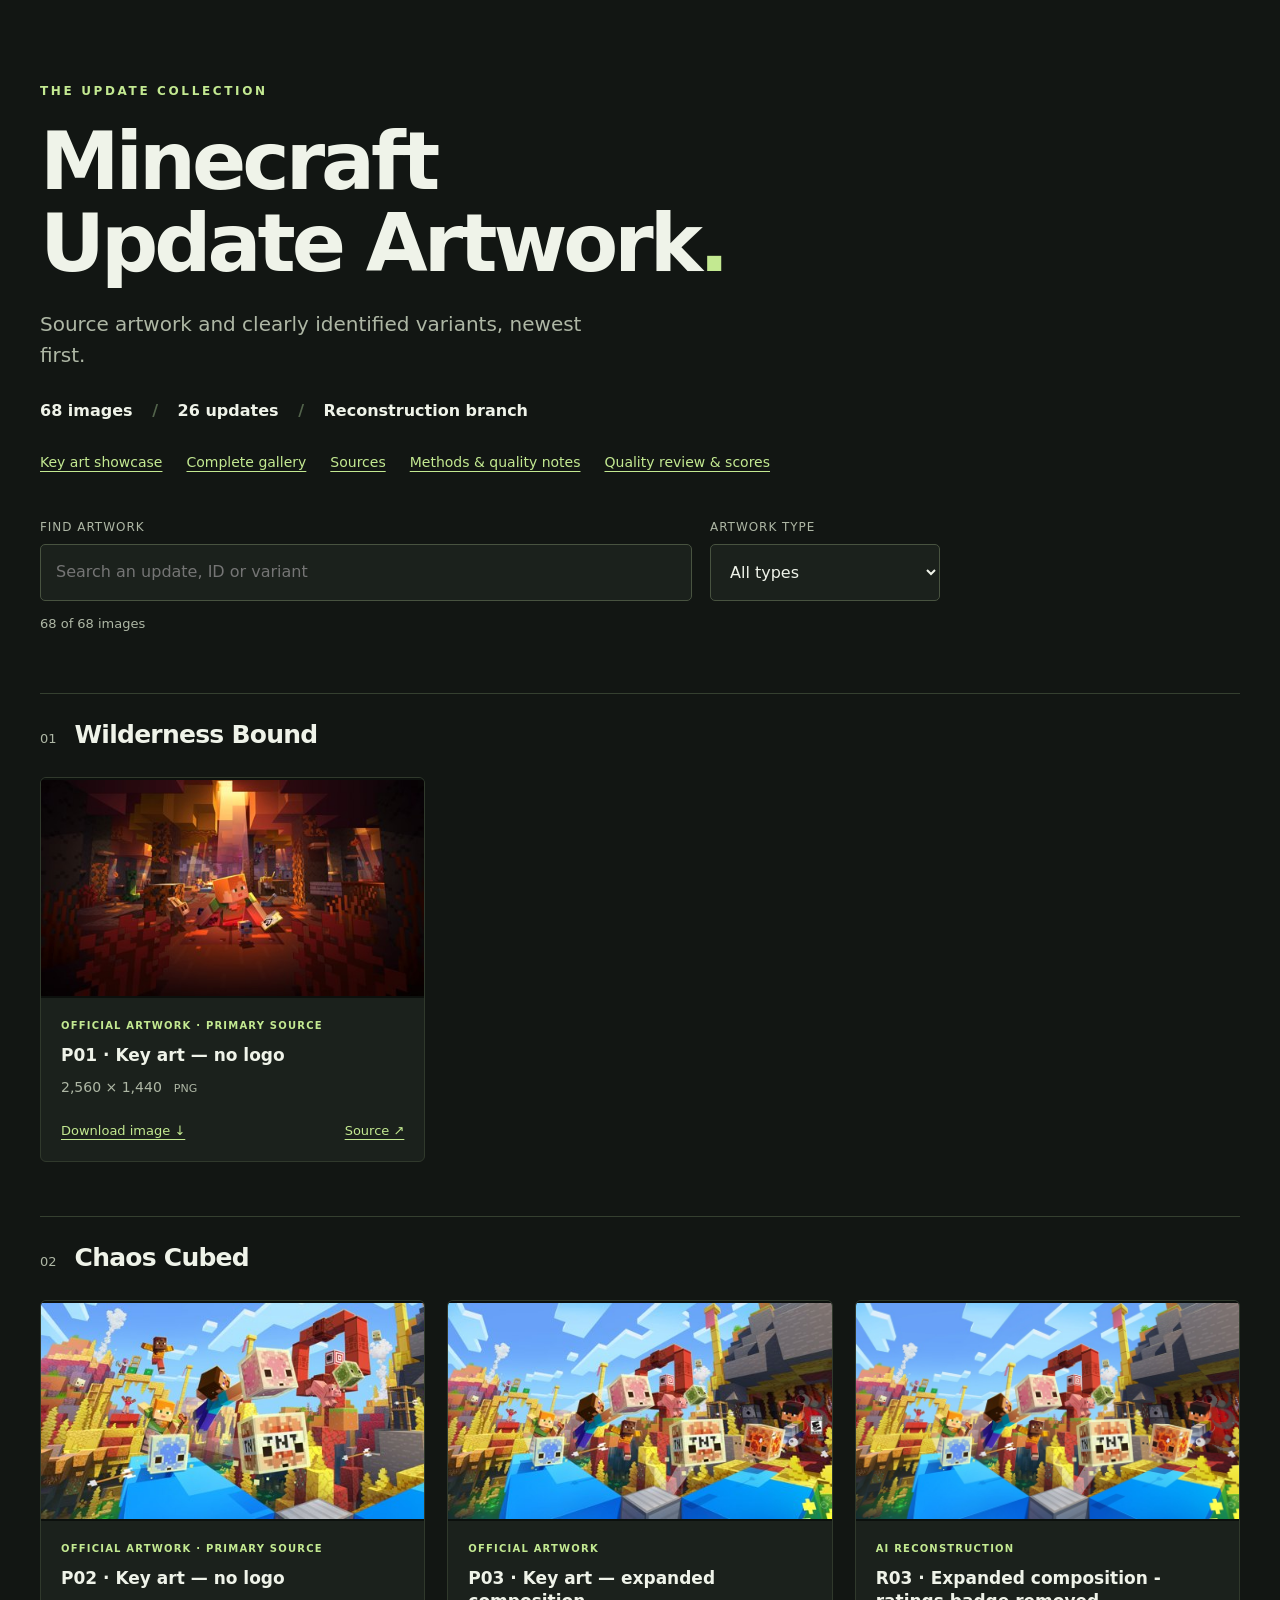
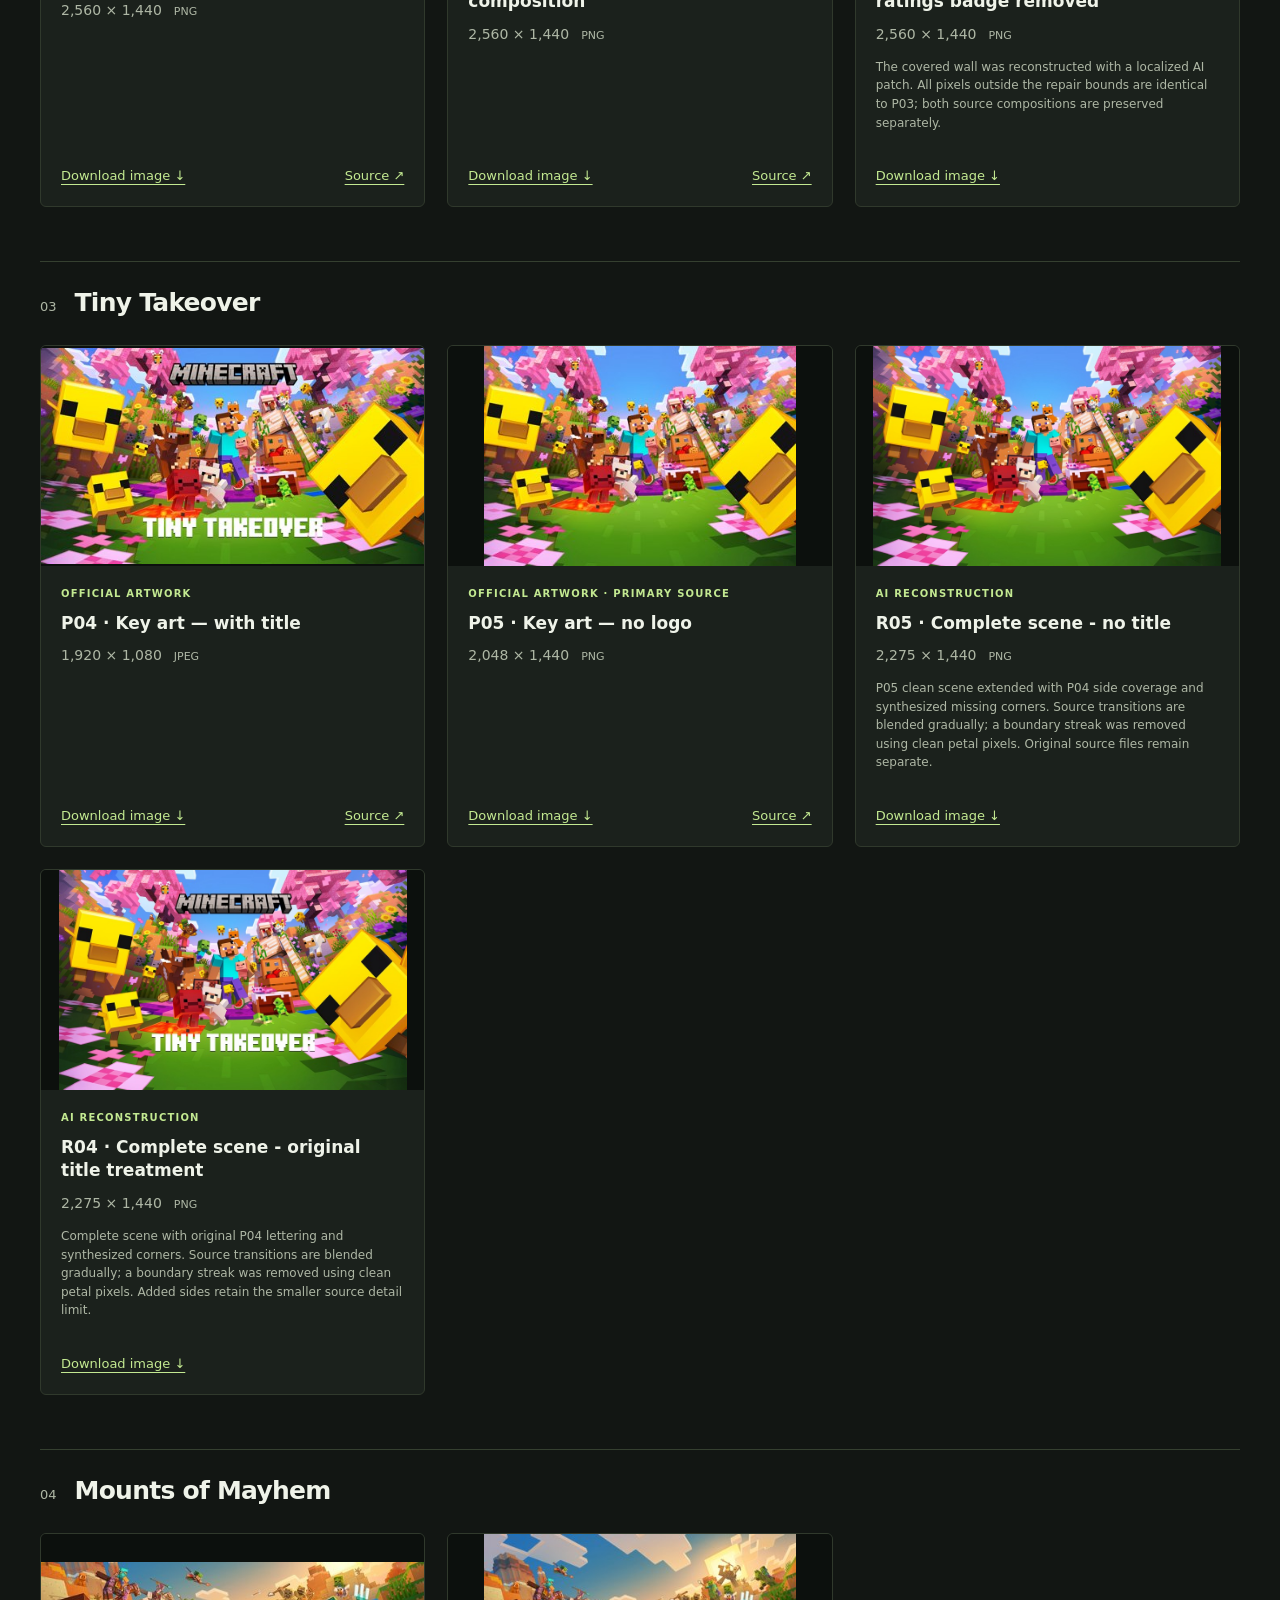
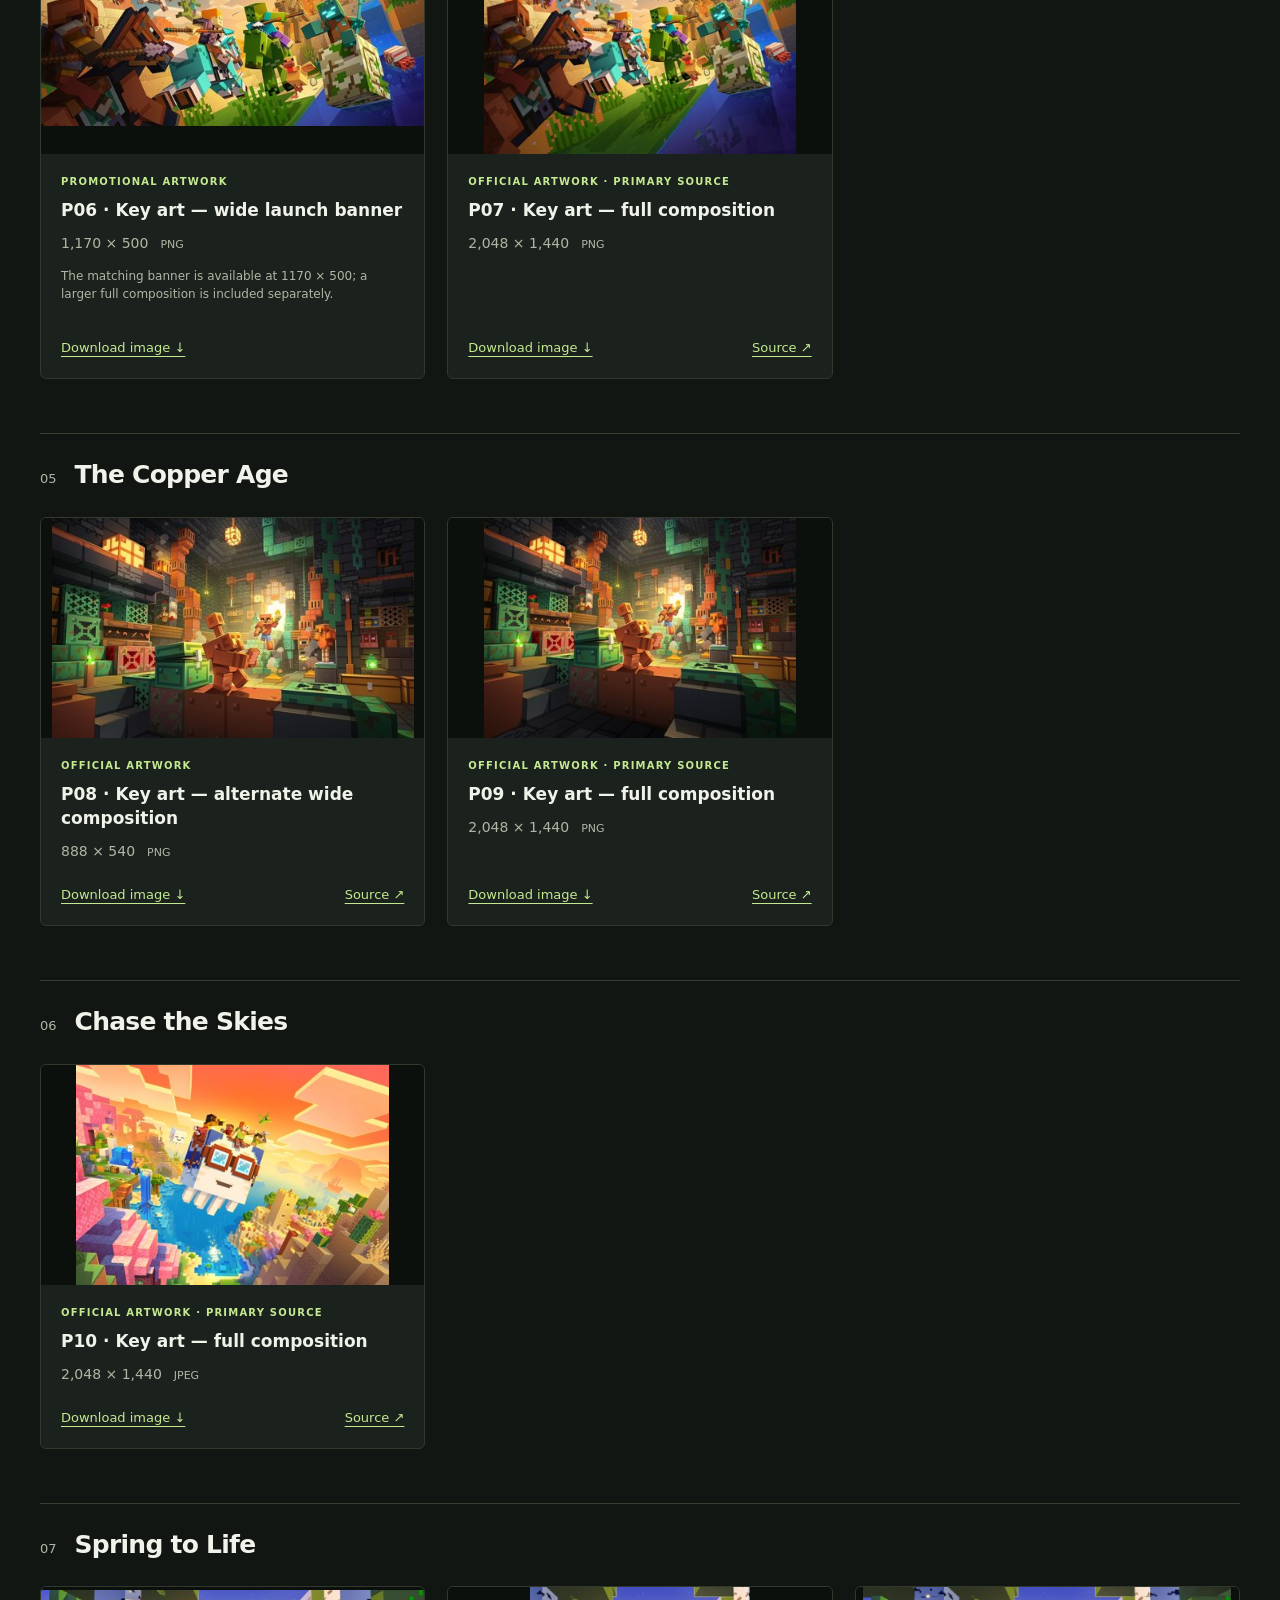
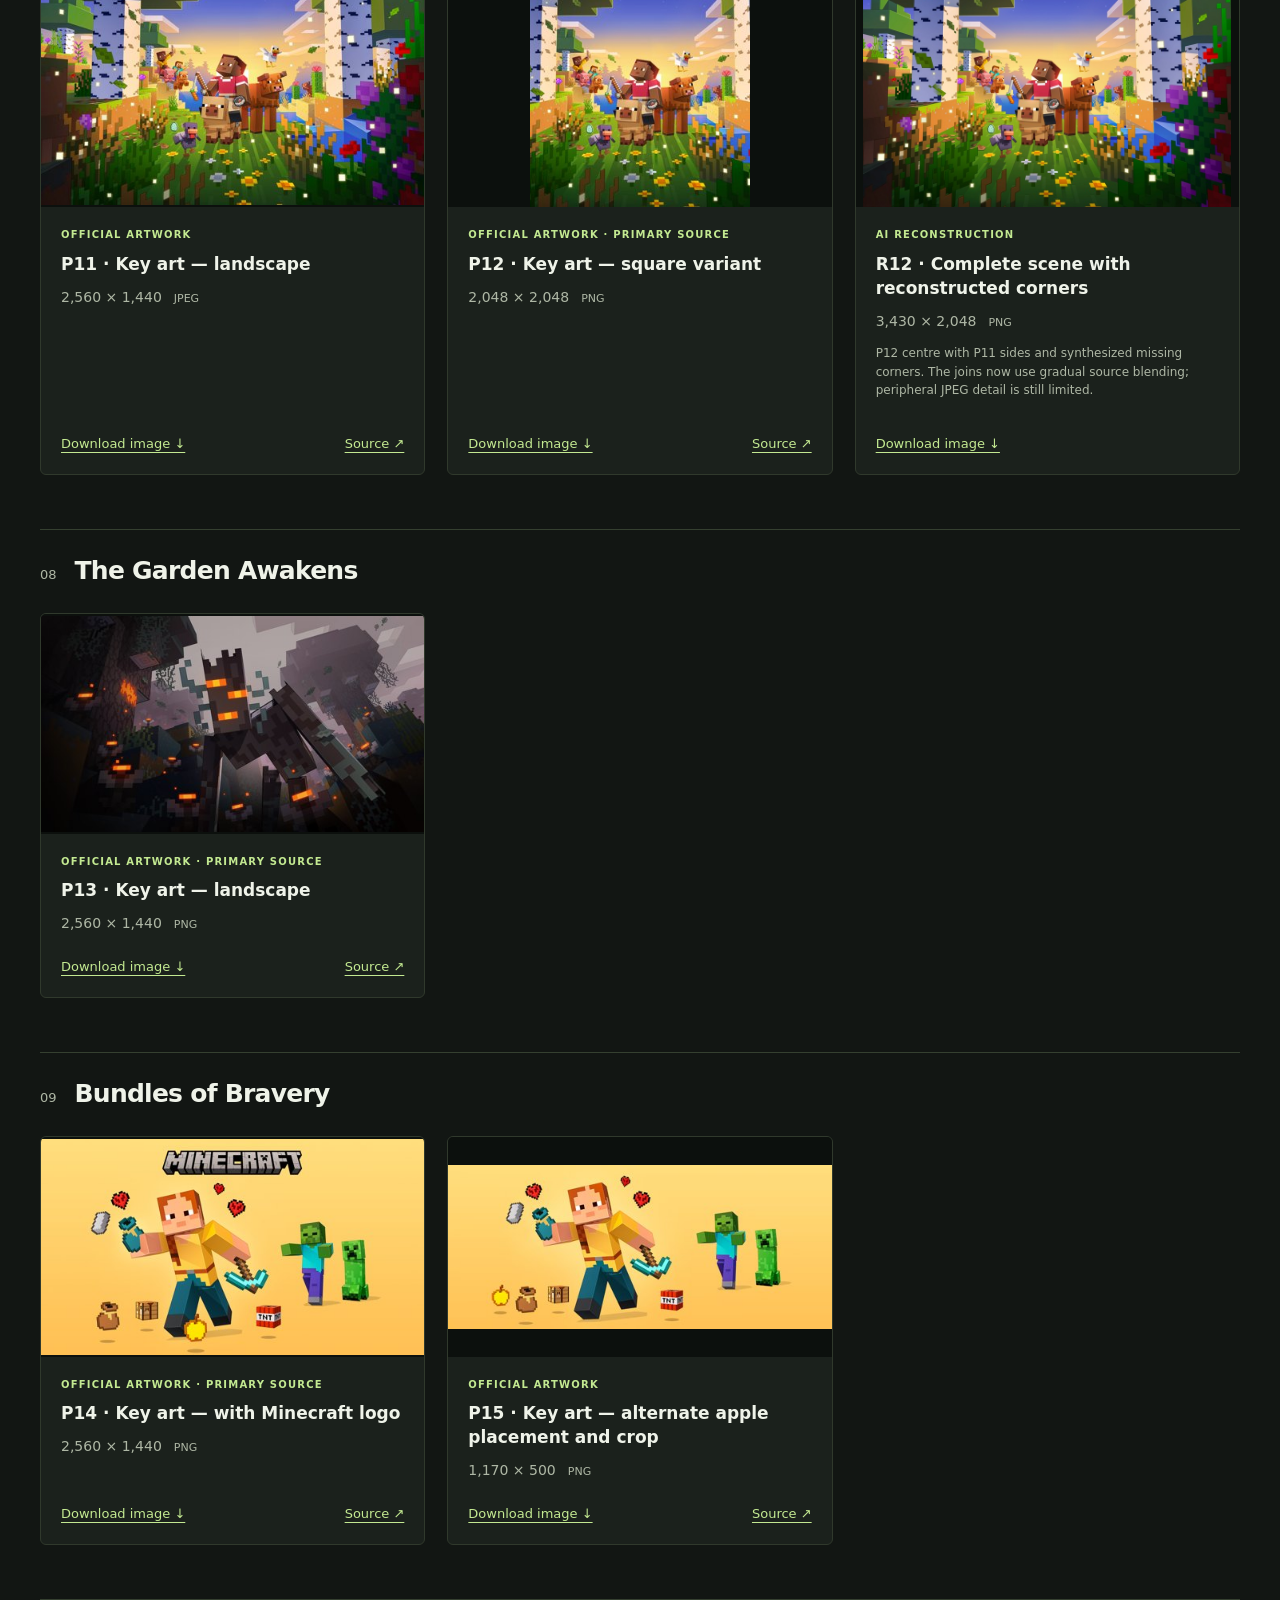
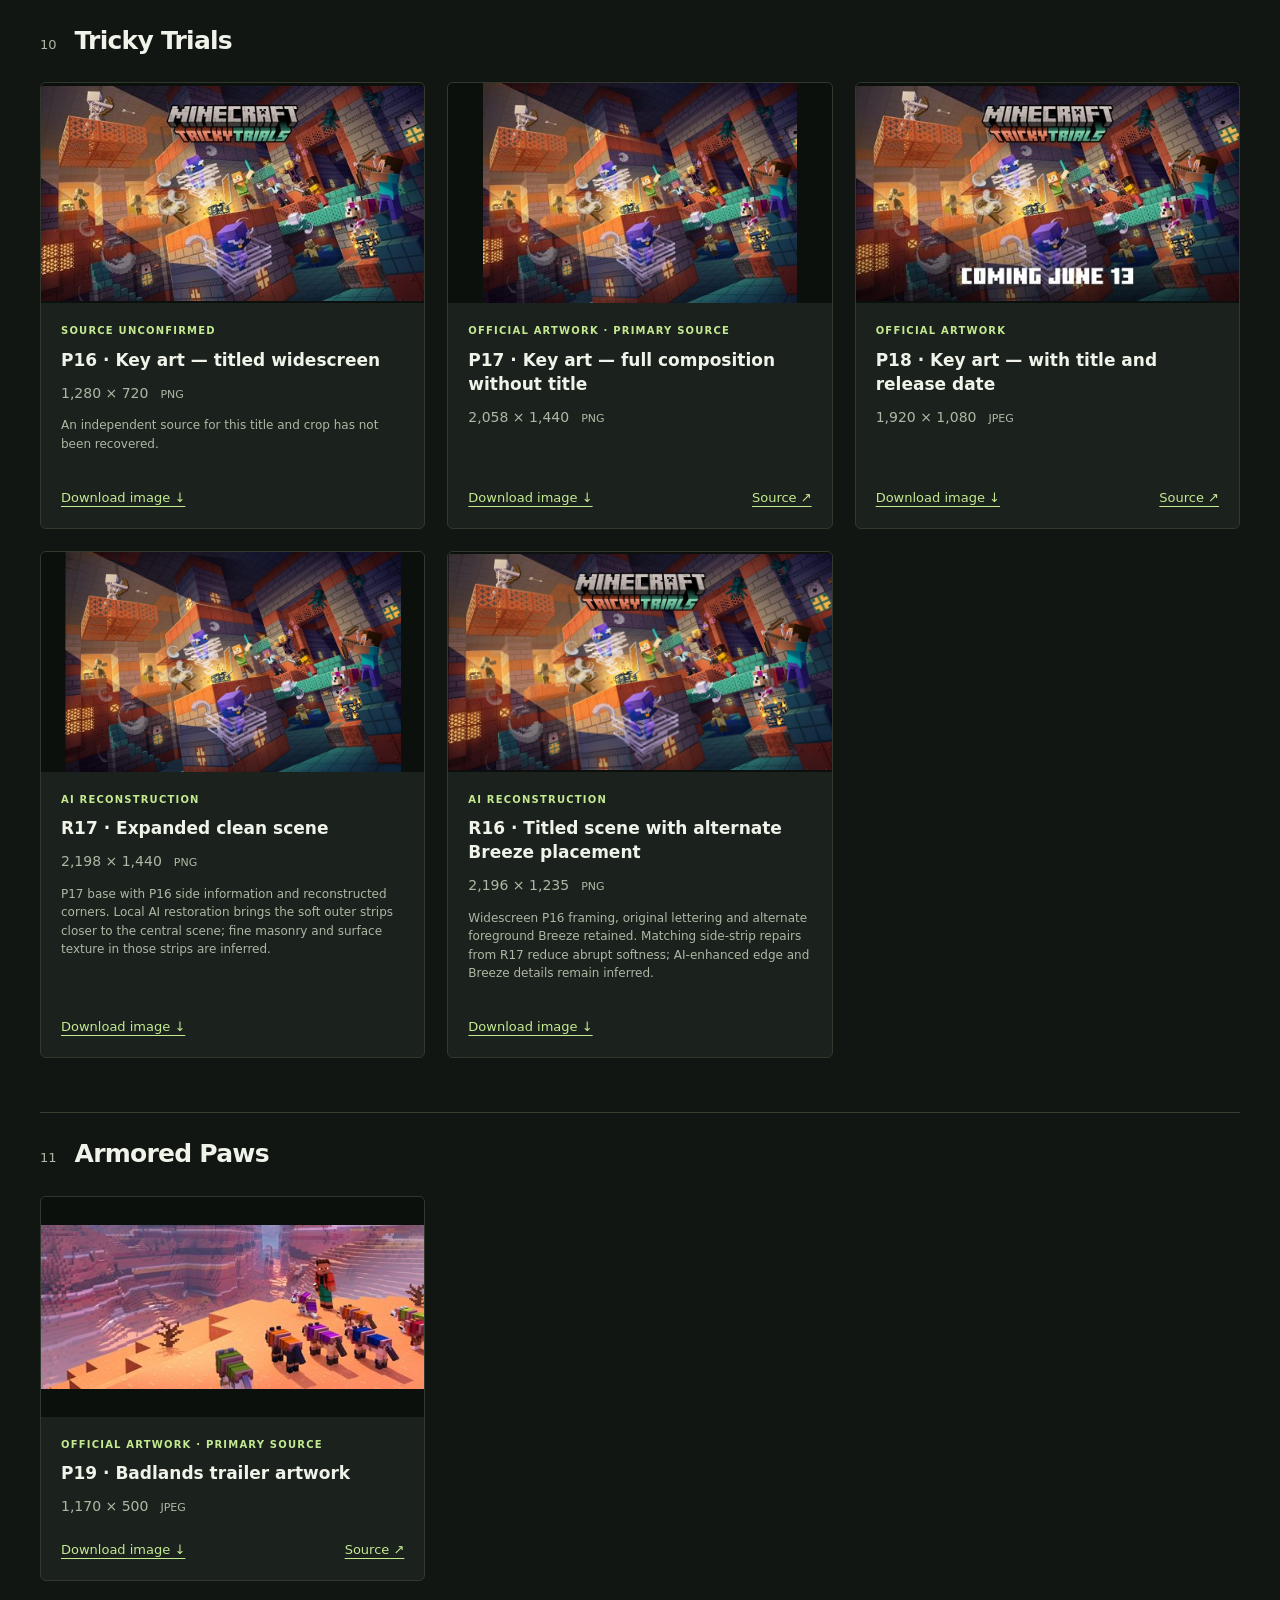
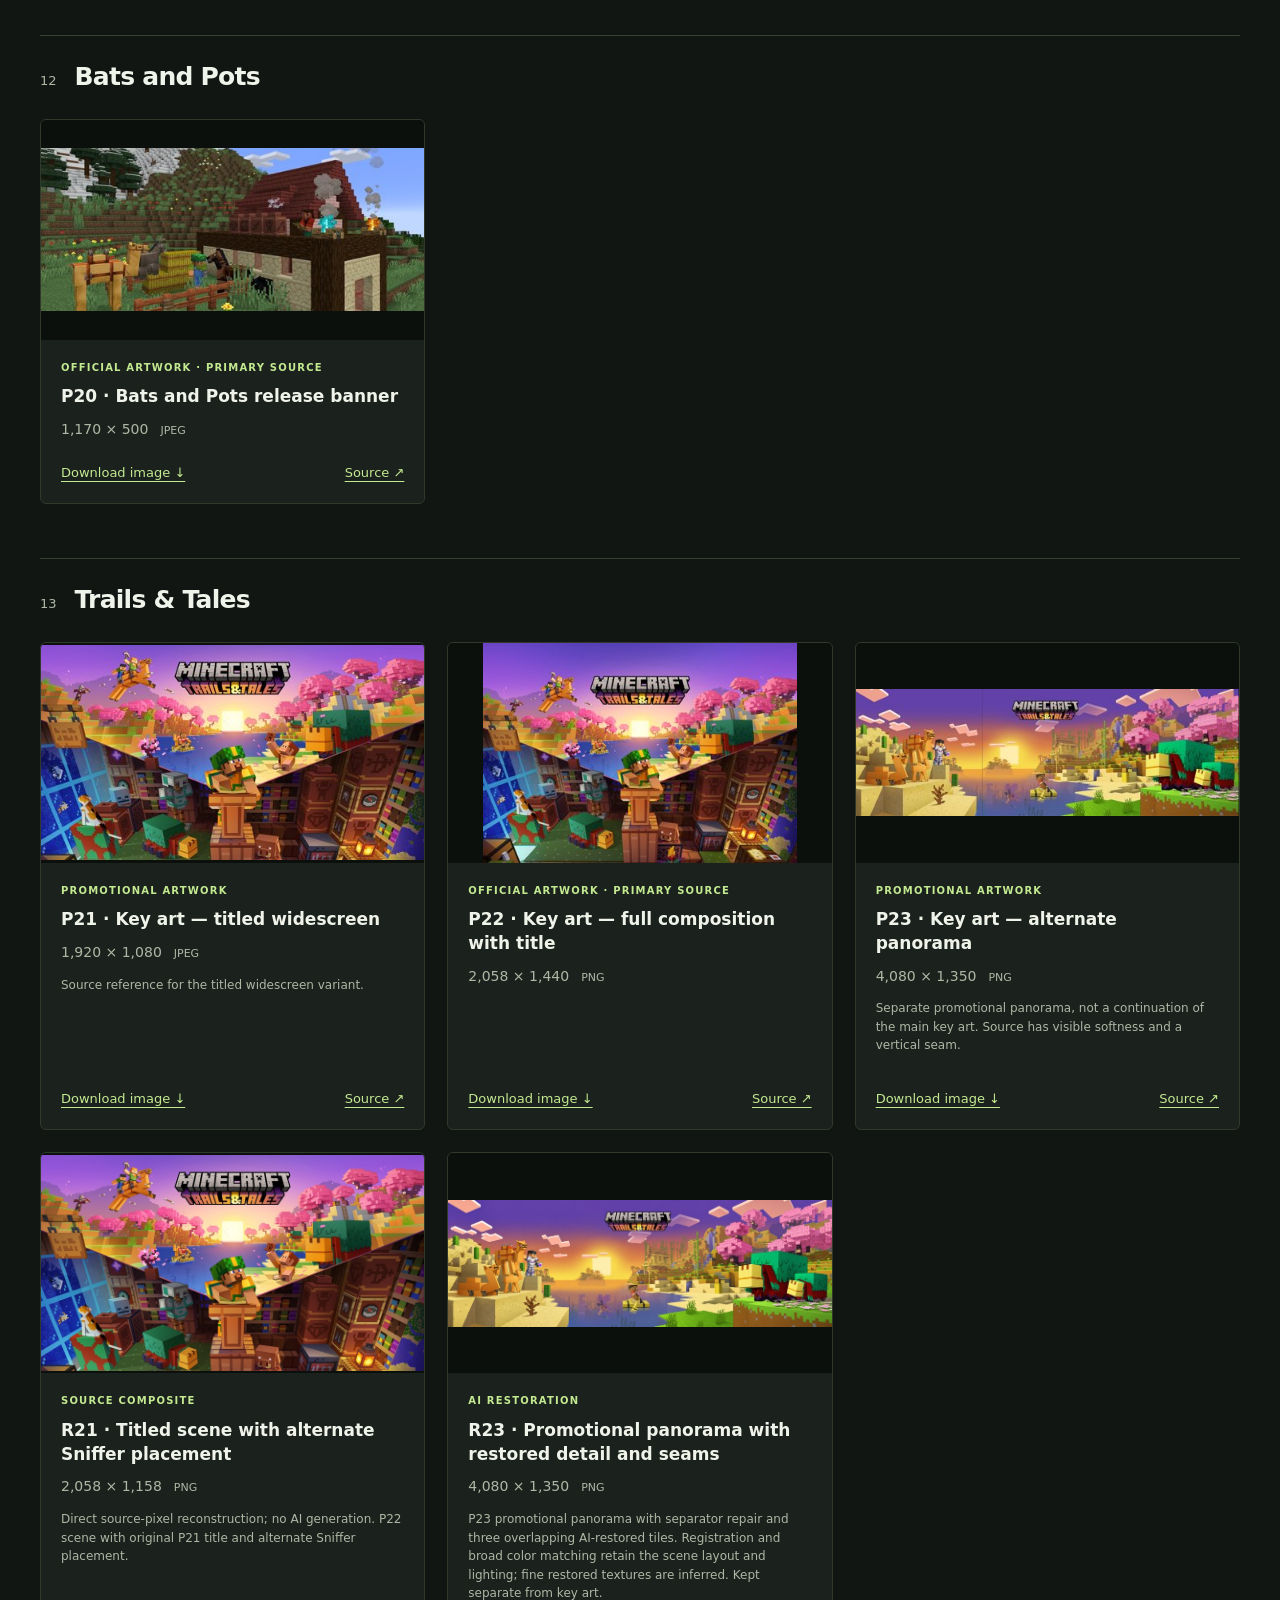
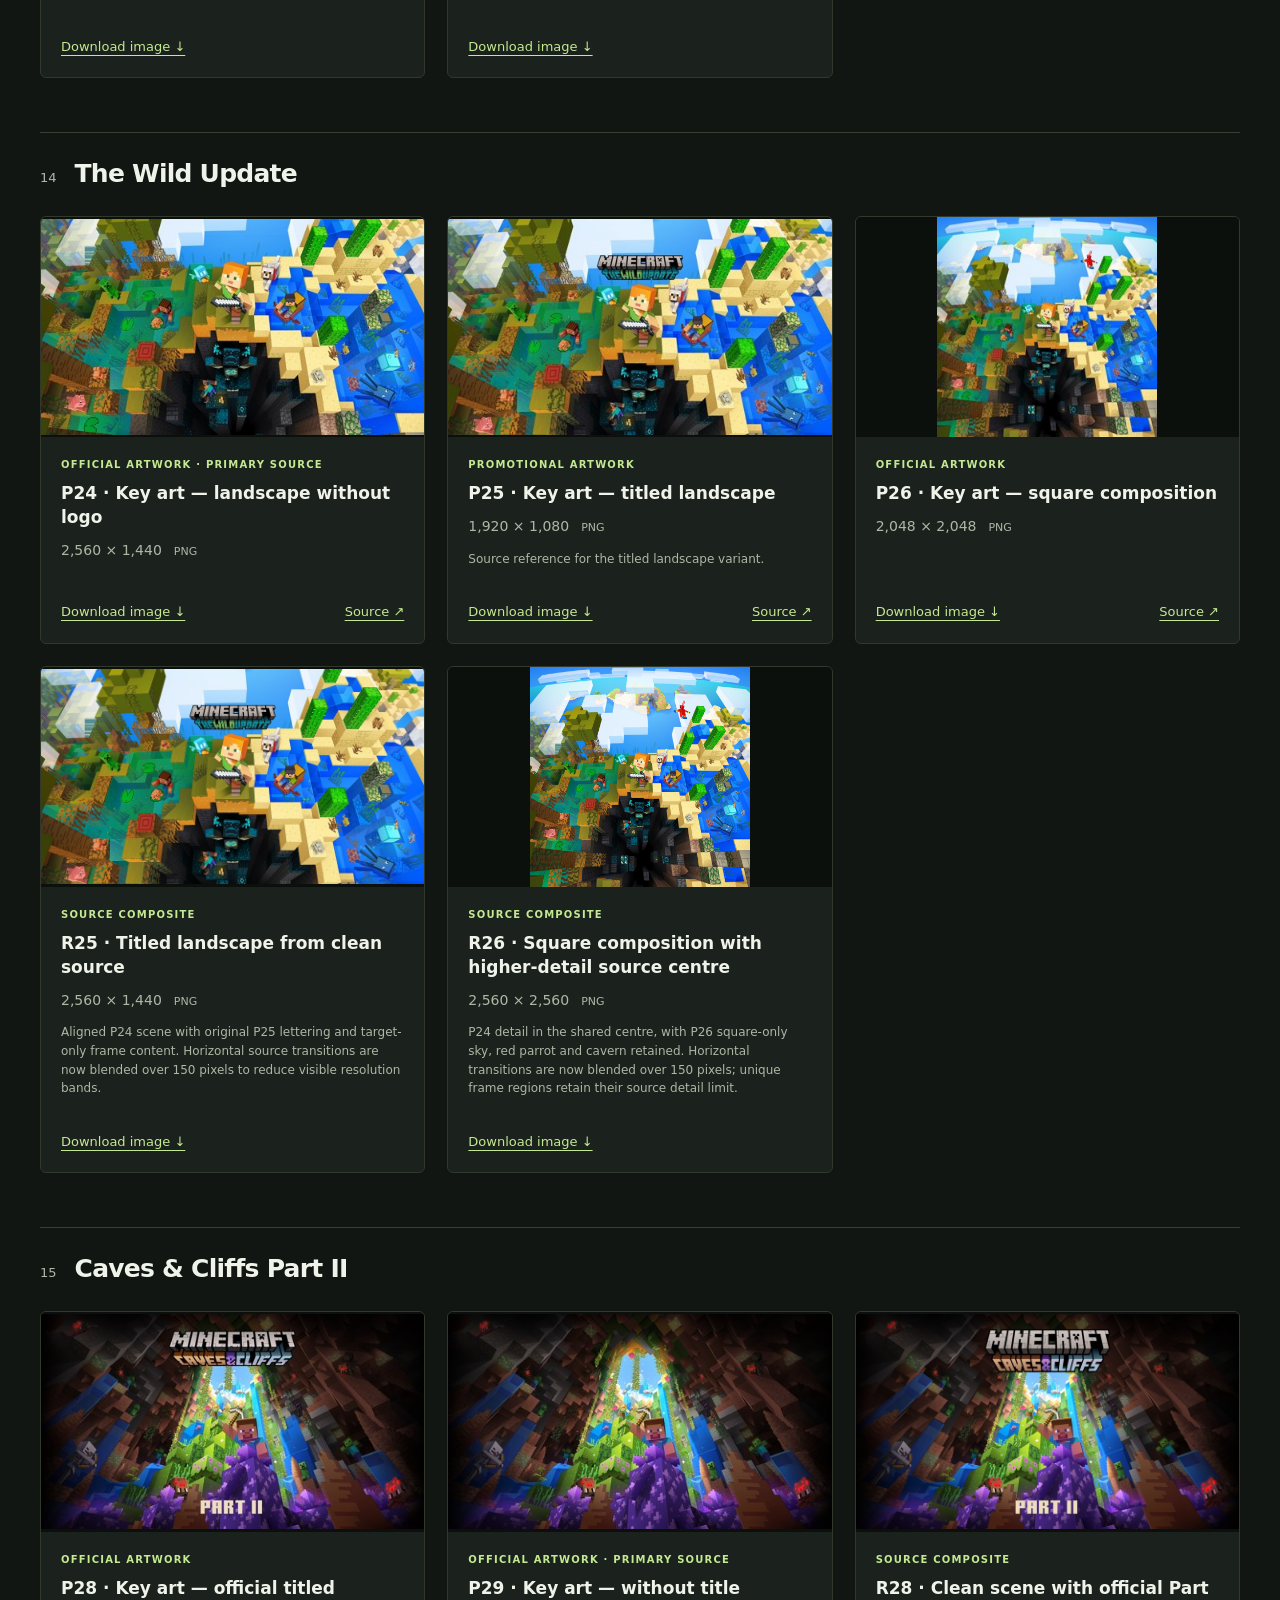
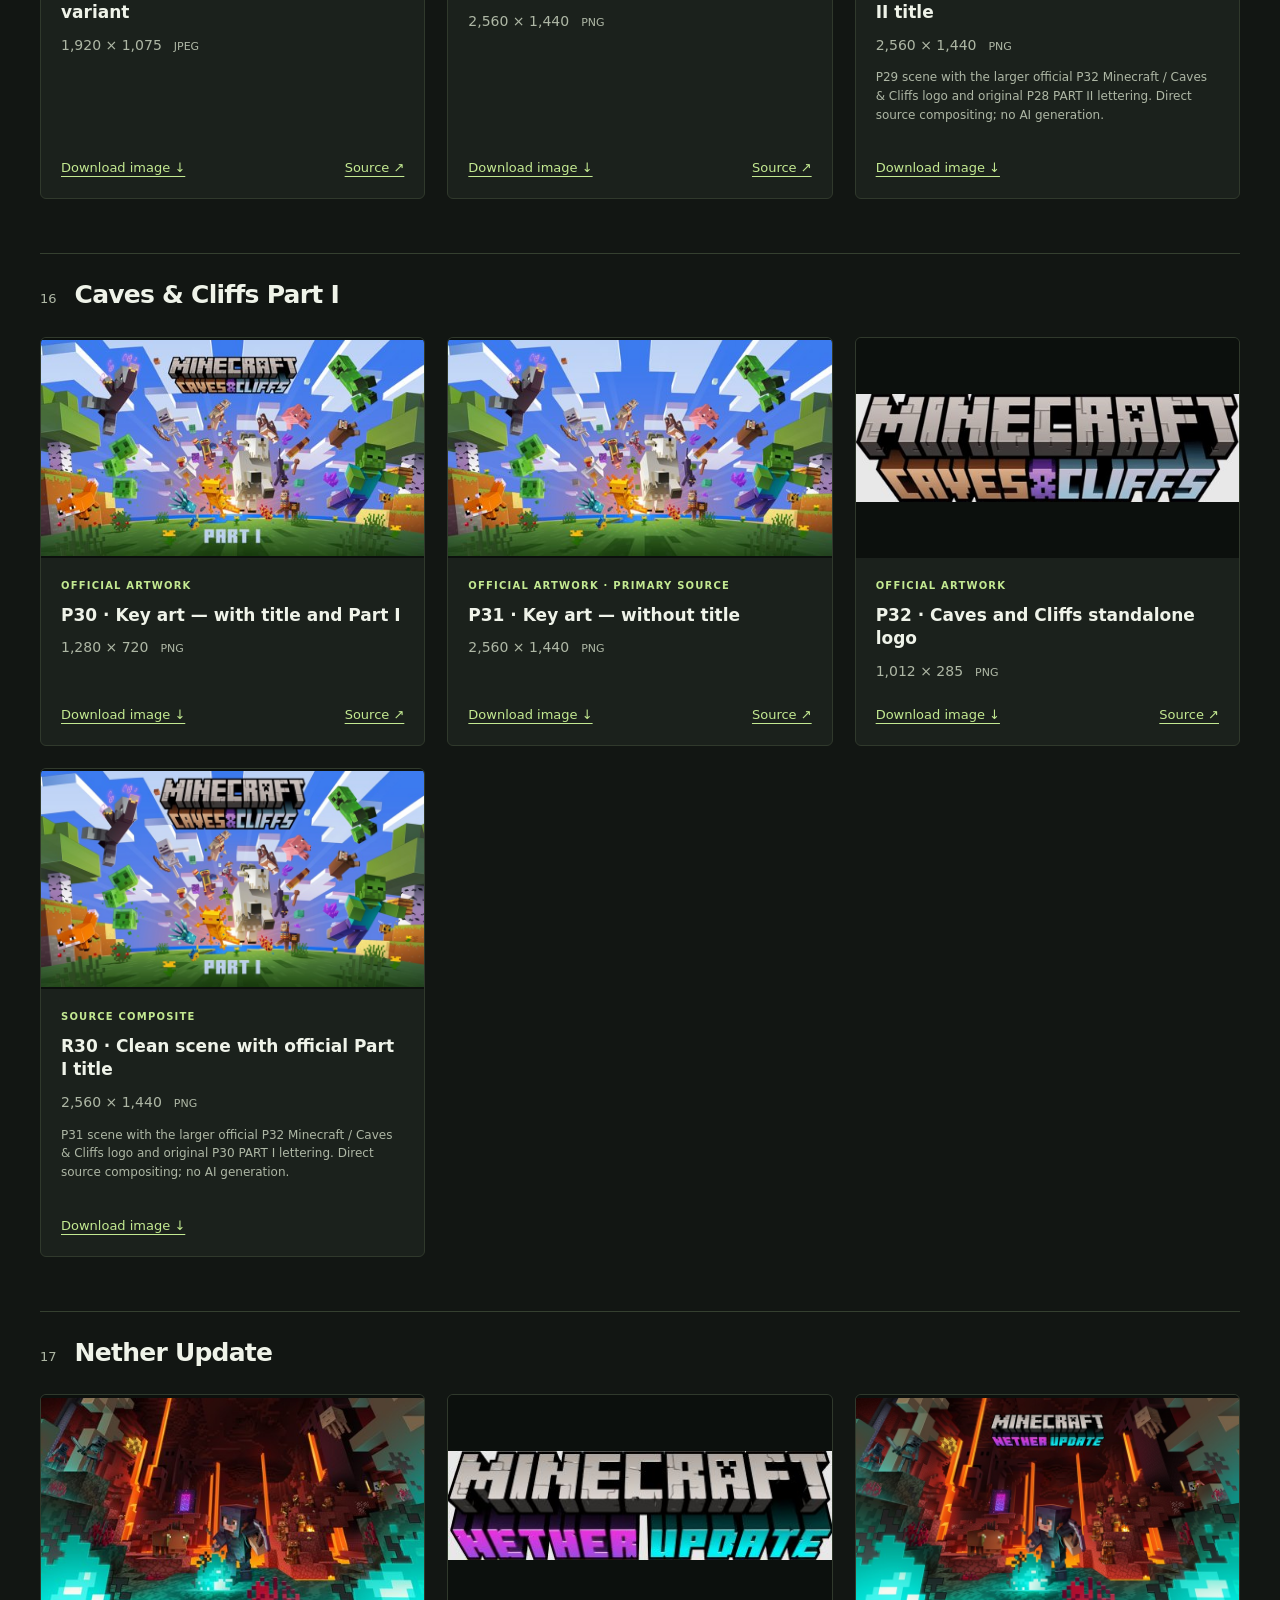
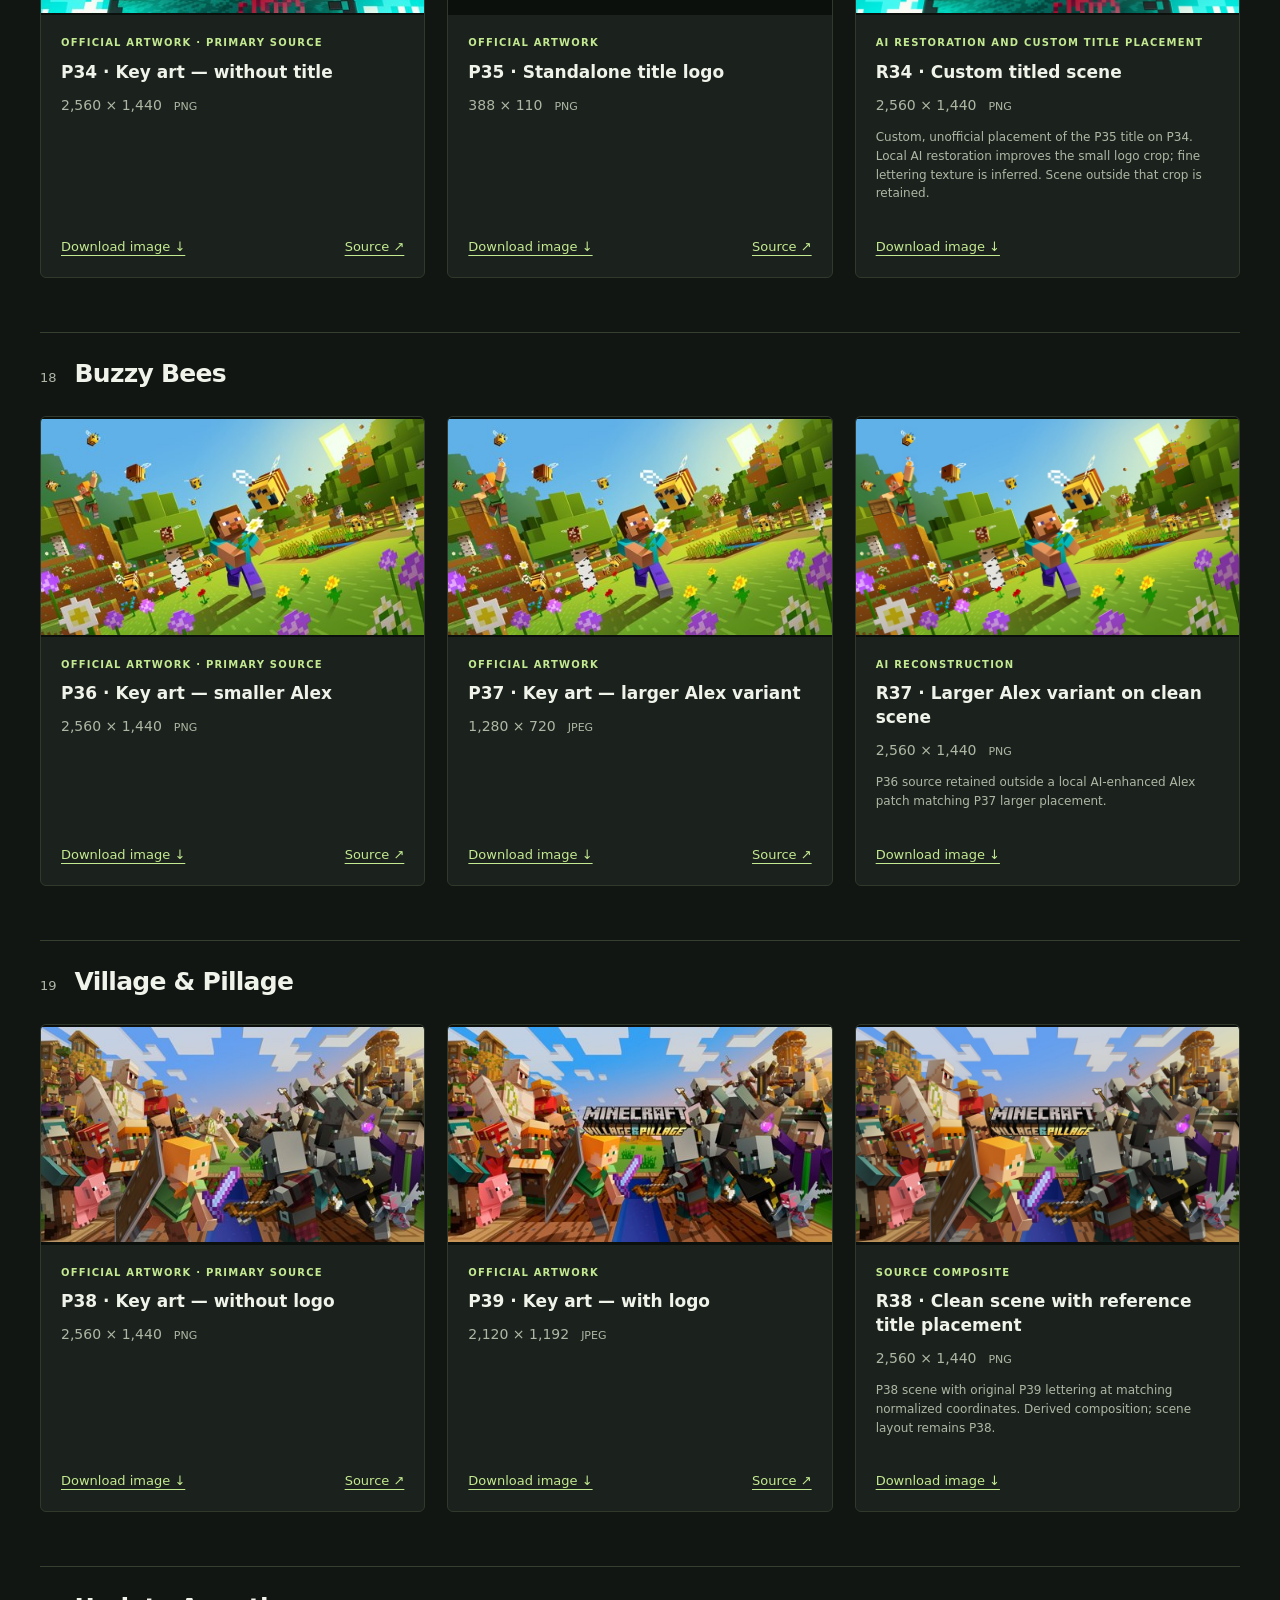
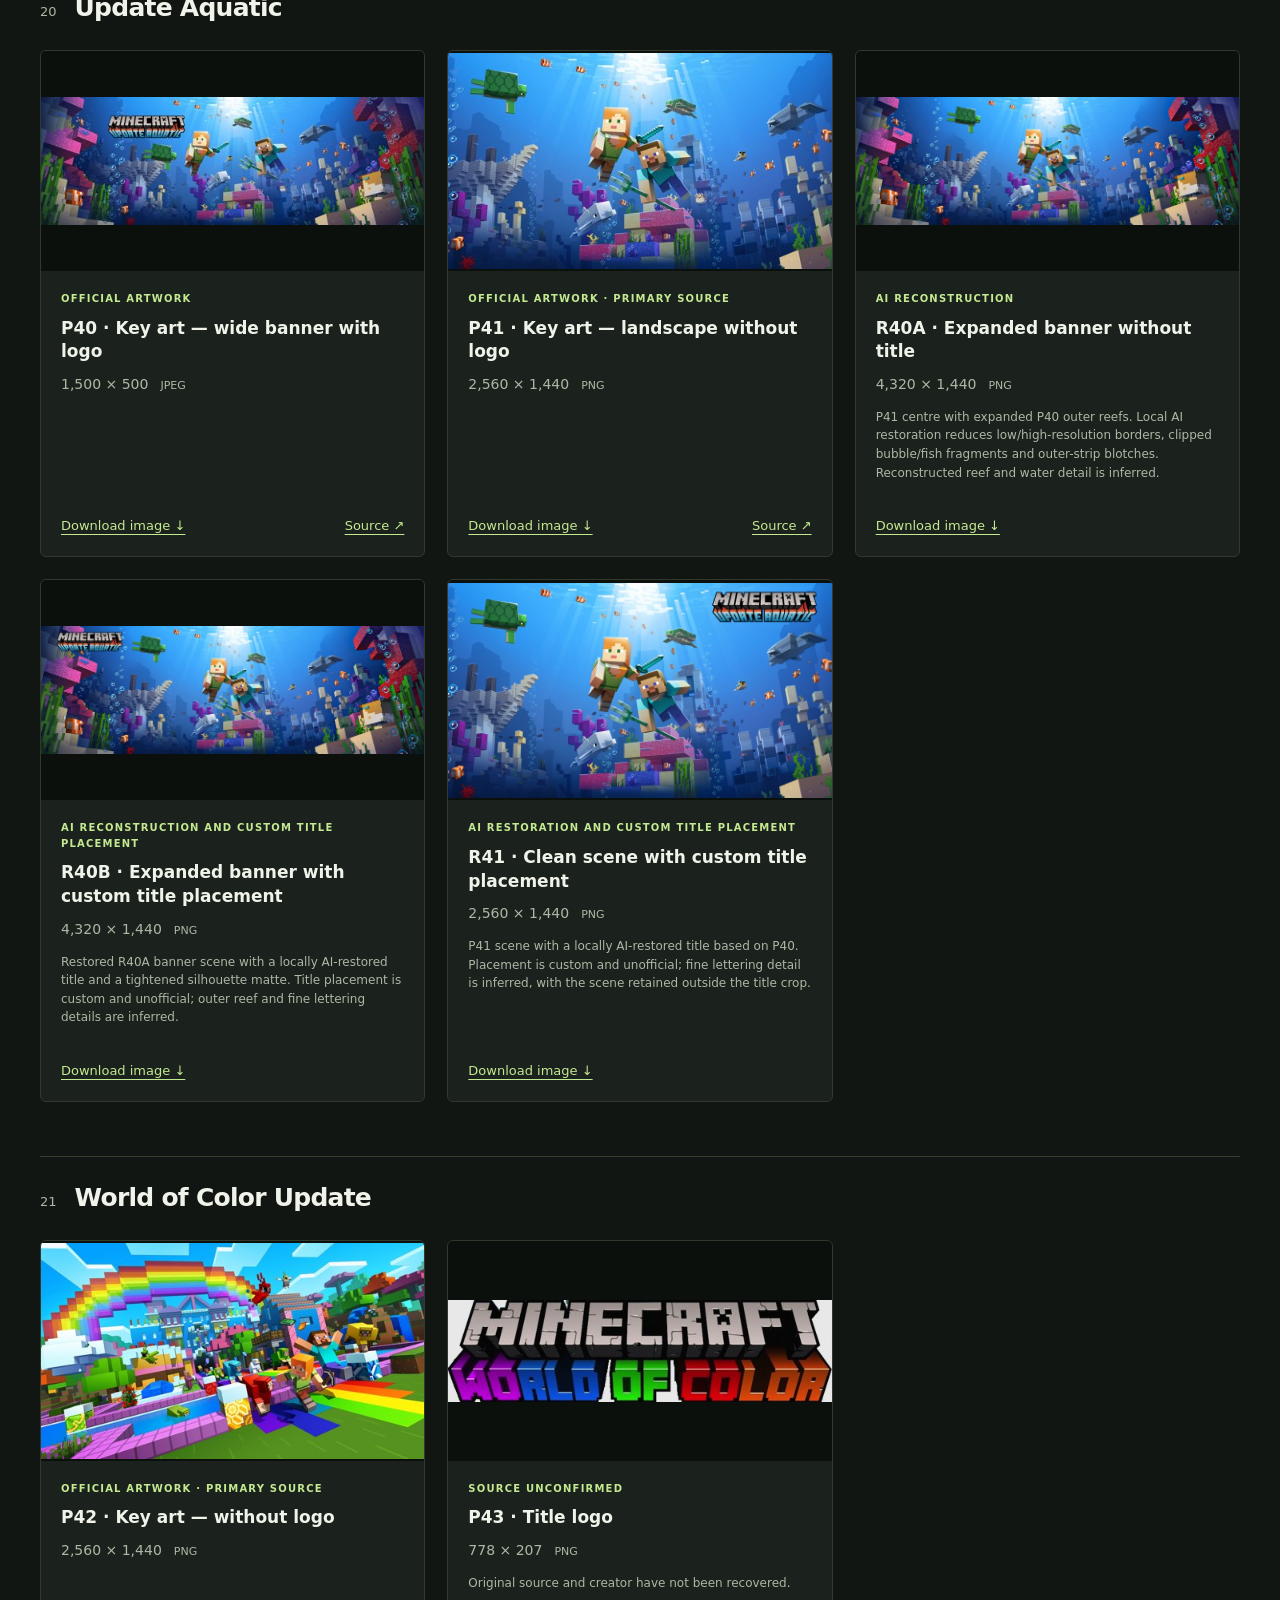
==== commit e6bc6126: "Repair reconstruction quality and record two critic reviews" ====
--- a/index.html
+++ b/index.html
@@ -1,8 +1,8 @@
 <!doctype html><html lang="en"><head><meta charset="utf-8"><meta name="viewport" content="width=device-width,initial-scale=1"><title>Minecraft Update Artwork</title><link rel="stylesheet" href=".catalogue/style.css"></head><body>
 <header><p class="eyebrow">THE UPDATE COLLECTION</p><h1>Minecraft<br>Update Artwork<span>.</span></h1><p class="intro">Source artwork and clearly identified variants, newest first.</p>
 <p class="stats">68 images <span>/</span> 26 updates <span>/</span> Reconstruction branch</p>
-<nav aria-label="Collection resources"><a href="showcase.html">Key art showcase</a><a href="index.html" aria-current="page">Complete gallery</a><a href="https://github.com/TQNL/minecraft-update-artwork/tree/ai-reconstruction/SOURCES.md">Sources</a><a href="https://github.com/TQNL/minecraft-update-artwork/tree/ai-reconstruction/reconstruction/RESULTS.md">Methods &amp; quality notes</a></nav>
-<div class="filters"><label for="search">Find artwork</label><input id="search" type="search" placeholder="Search an update, ID or variant"><label for="type">Artwork type</label><select id="type"><option value="">All types</option><option>Official artwork</option><option>AI reconstruction</option><option>Promotional artwork</option><option>Source unconfirmed</option><option>Source composite</option><option>Source repair</option><option>Custom title placement</option><option>AI reconstruction and custom title placement</option><option>Fan art</option><option>AI enhancement and resampling</option></select></div><p id="count" role="status" aria-live="polite"></p></header><main>
+<nav aria-label="Collection resources"><a href="showcase.html">Key art showcase</a><a href="index.html" aria-current="page">Complete gallery</a><a href="https://github.com/TQNL/minecraft-update-artwork/tree/ai-reconstruction/SOURCES.md">Sources</a><a href="https://github.com/TQNL/minecraft-update-artwork/tree/ai-reconstruction/reconstruction/RESULTS.md">Methods &amp; quality notes</a><a href="https://github.com/TQNL/minecraft-update-artwork/tree/ai-reconstruction/reconstruction/quality-review/README.md">Quality review &amp; scores</a></nav>
+<div class="filters"><label for="search">Find artwork</label><input id="search" type="search" placeholder="Search an update, ID or variant"><label for="type">Artwork type</label><select id="type"><option value="">All types</option><option>Official artwork</option><option>AI reconstruction</option><option>Promotional artwork</option><option>Source unconfirmed</option><option>Source composite</option><option>AI restoration</option><option>AI restoration and custom title placement</option><option>AI reconstruction and custom title placement</option><option>Fan art</option><option>AI enhancement and resampling</option></select></div><p id="count" role="status" aria-live="polite"></p></header><main>
 <section class="update"><h2><span>01</span>Wilderness Bound</h2><div class="grid">
 <article class="card" data-search="wilderness bound p01 key art — no logo official artwork · primary source" data-type="Official artwork"><a class="image" href="artwork/01-wilderness-bound/key-art-no-logo-2560x1440.png"><img loading="lazy" src=".catalogue/previews/01.jpg" alt="Wilderness Bound: Key art — no logo"></a><div class="info"><p class="tag">Official artwork · Primary source</p><h3>P01 · Key art — no logo</h3><p class="dimensions">2,560 × 1,440<span>PNG</span></p>
 <div class="links"><a href="artwork/01-wilderness-bound/key-art-no-logo-2560x1440.png" download>Download image ↓</a>
@@ -33,11 +33,11 @@
 <a href="https://minecraft.wiki/w/File%3ATiny_Takeover_Key_Art.png" rel="noreferrer">Source ↗</a>
 </div></div></article>
 <article class="card" data-search="tiny takeover r05 complete scene - no title ai reconstruction" data-type="AI reconstruction"><a class="image" href="artwork/03-tiny-takeover/complete-scene-no-title-2275x1440.png"><img loading="lazy" src=".catalogue/previews/R05.jpg" alt="Tiny Takeover: Complete scene - no title"></a><div class="info"><p class="tag">AI reconstruction</p><h3>R05 · Complete scene - no title</h3><p class="dimensions">2,275 × 1,440<span>PNG</span></p>
-<p class="note">P05 clean scene extended with P04 side coverage. Four missing corners are synthesized; other scene pixels come from the source composite.</p>
+<p class="note">P05 clean scene extended with P04 side coverage and synthesized missing corners. Source transitions are blended gradually; a boundary streak was removed using clean petal pixels. Original source files remain separate.</p>
 <div class="links"><a href="artwork/03-tiny-takeover/complete-scene-no-title-2275x1440.png" download>Download image ↓</a>
 </div></div></article>
 <article class="card" data-search="tiny takeover r04 complete scene - original title treatment ai reconstruction" data-type="AI reconstruction"><a class="image" href="artwork/03-tiny-takeover/complete-scene-with-title-2275x1440.png"><img loading="lazy" src=".catalogue/previews/R04.jpg" alt="Tiny Takeover: Complete scene - original title treatment"></a><div class="info"><p class="tag">AI reconstruction</p><h3>R04 · Complete scene - original title treatment</h3><p class="dimensions">2,275 × 1,440<span>PNG</span></p>
-<p class="note">Complete scene with original P04 lettering transferred from source pixels. Corner content is synthesized; added sides retain the smaller source detail limit.</p>
+<p class="note">Complete scene with original P04 lettering and synthesized corners. Source transitions are blended gradually; a boundary streak was removed using clean petal pixels. Added sides retain the smaller source detail limit.</p>
 <div class="links"><a href="artwork/03-tiny-takeover/complete-scene-with-title-2275x1440.png" download>Download image ↓</a>
 </div></div></article>
 </div></section>
@@ -77,7 +77,7 @@
 <a href="https://minecraft.wiki/w/File%3ASpring_to_life_Key_art_2048x2048.png" rel="noreferrer">Source ↗</a>
 </div></div></article>
 <article class="card" data-search="spring to life r12 complete scene with reconstructed corners ai reconstruction" data-type="AI reconstruction"><a class="image" href="artwork/07-spring-to-life/complete-scene-3430x2048.png"><img loading="lazy" src=".catalogue/previews/R12.jpg" alt="Spring to Life: Complete scene with reconstructed corners"></a><div class="info"><p class="tag">AI reconstruction</p><h3>R12 · Complete scene with reconstructed corners</h3><p class="dimensions">3,430 × 2,048<span>PNG</span></p>
-<p class="note">P12 centre with P11 sides. Missing corners synthesized with a narrow blend; source pixels retained elsewhere.</p>
+<p class="note">P12 centre with P11 sides and synthesized missing corners. The joins now use gradual source blending; peripheral JPEG detail is still limited.</p>
 <div class="links"><a href="artwork/07-spring-to-life/complete-scene-3430x2048.png" download>Download image ↓</a>
 </div></div></article>
 </div></section>
@@ -111,11 +111,11 @@
 <a href="https://minecraft.wiki/w/File%3ATricky_Trials_Key_Art_With_Release_Date.jpg" rel="noreferrer">Source ↗</a>
 </div></div></article>
 <article class="card" data-search="tricky trials r17 expanded clean scene ai reconstruction" data-type="AI reconstruction"><a class="image" href="artwork/10-tricky-trials/expanded-clean-scene-2198x1440.png"><img loading="lazy" src=".catalogue/previews/R17.jpg" alt="Tricky Trials: Expanded clean scene"></a><div class="info"><p class="tag">AI reconstruction</p><h3>R17 · Expanded clean scene</h3><p class="dimensions">2,198 × 1,440<span>PNG</span></p>
-<p class="note">P17 base with P16 side information. Small corner fills and source joins reconstructed.</p>
+<p class="note">P17 base with P16 side information and reconstructed corners. Local AI restoration brings the soft outer strips closer to the central scene; fine masonry and surface texture in those strips are inferred.</p>
 <div class="links"><a href="artwork/10-tricky-trials/expanded-clean-scene-2198x1440.png" download>Download image ↓</a>
 </div></div></article>
 <article class="card" data-search="tricky trials r16 titled scene with alternate breeze placement ai reconstruction" data-type="AI reconstruction"><a class="image" href="artwork/10-tricky-trials/titled-breeze-variant-2196x1235.png"><img loading="lazy" src=".catalogue/previews/R16.jpg" alt="Tricky Trials: Titled scene with alternate Breeze placement"></a><div class="info"><p class="tag">AI reconstruction</p><h3>R16 · Titled scene with alternate Breeze placement</h3><p class="dimensions">2,196 × 1,235<span>PNG</span></p>
-<p class="note">P17 base with P16 side information. Original P16 lettering retained; alternate foreground Breeze enhanced in a restricted region. Widescreen P16 framing retained.</p>
+<p class="note">Widescreen P16 framing, original lettering and alternate foreground Breeze retained. Matching side-strip repairs from R17 reduce abrupt softness; AI-enhanced edge and Breeze details remain inferred.</p>
 <div class="links"><a href="artwork/10-tricky-trials/titled-breeze-variant-2196x1235.png" download>Download image ↓</a>
 </div></div></article>
 </div></section>
@@ -150,8 +150,8 @@
 <p class="note">Direct source-pixel reconstruction; no AI generation. P22 scene with original P21 title and alternate Sniffer placement.</p>
 <div class="links"><a href="artwork/13-trails-tales/titled-alternate-sniffer-2058x1158.png" download>Download image ↓</a>
 </div></div></article>
-<article class="card" data-search="trails &amp; tales r23 promotional panorama with separator repair source repair" data-type="Source repair"><a class="image" href="artwork/13-trails-tales/promotional-panorama-seams-repaired-4080x1350.png"><img loading="lazy" src=".catalogue/previews/R23.jpg" alt="Trails &amp; Tales: Promotional panorama with separator repair"></a><div class="info"><p class="tag">Source repair</p><h3>R23 · Promotional panorama with separator repair</h3><p class="dimensions">4,080 × 1,350<span>PNG</span></p>
-<p class="note">Direct source-pixel reconstruction; no AI generation. Narrow internal separator and right export border repaired from adjacent pixels. Retained separately from key art.</p>
+<article class="card" data-search="trails &amp; tales r23 promotional panorama with restored detail and seams ai restoration" data-type="AI restoration"><a class="image" href="artwork/13-trails-tales/promotional-panorama-seams-repaired-4080x1350.png"><img loading="lazy" src=".catalogue/previews/R23.jpg" alt="Trails &amp; Tales: Promotional panorama with restored detail and seams"></a><div class="info"><p class="tag">AI restoration</p><h3>R23 · Promotional panorama with restored detail and seams</h3><p class="dimensions">4,080 × 1,350<span>PNG</span></p>
+<p class="note">P23 promotional panorama with separator repair and three overlapping AI-restored tiles. Registration and broad color matching retain the scene layout and lighting; fine restored textures are inferred. Kept separate from key art.</p>
 <div class="links"><a href="artwork/13-trails-tales/promotional-panorama-seams-repaired-4080x1350.png" download>Download image ↓</a>
 </div></div></article>
 </div></section>
@@ -170,11 +170,11 @@
 <a href="https://minecraft.wiki/w/File%3AWild_update_Key_Art_2048x2048.png" rel="noreferrer">Source ↗</a>
 </div></div></article>
 <article class="card" data-search="the wild update r25 titled landscape from clean source source composite" data-type="Source composite"><a class="image" href="artwork/14-the-wild-update/titled-landscape-2560x1440.png"><img loading="lazy" src=".catalogue/previews/R25.jpg" alt="The Wild Update: Titled landscape from clean source"></a><div class="info"><p class="tag">Source composite</p><h3>R25 · Titled landscape from clean source</h3><p class="dimensions">2,560 × 1,440<span>PNG</span></p>
-<p class="note">Aligned P24 scene pixels with target-only frame content preserved. Original P25 lettering retained.</p>
+<p class="note">Aligned P24 scene with original P25 lettering and target-only frame content. Horizontal source transitions are now blended over 150 pixels to reduce visible resolution bands.</p>
 <div class="links"><a href="artwork/14-the-wild-update/titled-landscape-2560x1440.png" download>Download image ↓</a>
 </div></div></article>
 <article class="card" data-search="the wild update r26 square composition with higher-detail source centre source composite" data-type="Source composite"><a class="image" href="artwork/14-the-wild-update/square-with-clean-source-centre-2560x2560.png"><img loading="lazy" src=".catalogue/previews/R26.jpg" alt="The Wild Update: Square composition with higher-detail source centre"></a><div class="info"><p class="tag">Source composite</p><h3>R26 · Square composition with higher-detail source centre</h3><p class="dimensions">2,560 × 2,560<span>PNG</span></p>
-<p class="note">Aligned P24 scene pixels with target-only frame content preserved. Square-only sky, red parrot and cavern retained from P26; those regions retain their source detail limit.</p>
+<p class="note">P24 detail in the shared centre, with P26 square-only sky, red parrot and cavern retained. Horizontal transitions are now blended over 150 pixels; unique frame regions retain their source detail limit.</p>
 <div class="links"><a href="artwork/14-the-wild-update/square-with-clean-source-centre-2560x2560.png" download>Download image ↓</a>
 </div></div></article>
 </div></section>
@@ -188,7 +188,7 @@
 <a href="https://minecraft.wiki/w/File%3ACaves_%26_Cliffs_Part_II.png" rel="noreferrer">Source ↗</a>
 </div></div></article>
 <article class="card" data-search="caves &amp; cliffs part ii r28 clean scene with official part ii title source composite" data-type="Source composite"><a class="image" href="artwork/15-caves-cliffs-part-ii/official-title-composite-2560x1440.png"><img loading="lazy" src=".catalogue/previews/R28.jpg" alt="Caves &amp; Cliffs Part II: Clean scene with official Part II title"></a><div class="info"><p class="tag">Source composite</p><h3>R28 · Clean scene with official Part II title</h3><p class="dimensions">2,560 × 1,440<span>PNG</span></p>
-<p class="note">P29 scene with original P28 title and PART II pixels. No AI generation.</p>
+<p class="note">P29 scene with the larger official P32 Minecraft / Caves &amp; Cliffs logo and original P28 PART II lettering. Direct source compositing; no AI generation.</p>
 <div class="links"><a href="artwork/15-caves-cliffs-part-ii/official-title-composite-2560x1440.png" download>Download image ↓</a>
 </div></div></article>
 </div></section>
@@ -206,7 +206,7 @@
 <a href="https://minecraft.wiki/w/File%3ACaves_%26_Cliffs_logo_2.png" rel="noreferrer">Source ↗</a>
 </div></div></article>
 <article class="card" data-search="caves &amp; cliffs part i r30 clean scene with official part i title source composite" data-type="Source composite"><a class="image" href="artwork/16-caves-cliffs-part-i/official-title-composite-2560x1440.png"><img loading="lazy" src=".catalogue/previews/R30.jpg" alt="Caves &amp; Cliffs Part I: Clean scene with official Part I title"></a><div class="info"><p class="tag">Source composite</p><h3>R30 · Clean scene with official Part I title</h3><p class="dimensions">2,560 × 1,440<span>PNG</span></p>
-<p class="note">P31 scene with original P30 title and PART I pixels. No AI generation.</p>
+<p class="note">P31 scene with the larger official P32 Minecraft / Caves &amp; Cliffs logo and original P30 PART I lettering. Direct source compositing; no AI generation.</p>
 <div class="links"><a href="artwork/16-caves-cliffs-part-i/official-title-composite-2560x1440.png" download>Download image ↓</a>
 </div></div></article>
 </div></section>
@@ -219,8 +219,8 @@
 <div class="links"><a href="artwork/17-nether-update/standalone-title-logo-388x110.png" download>Download image ↓</a>
 <a href="https://minecraft.wiki/w/File%3ANether_Update_logo_2.png" rel="noreferrer">Source ↗</a>
 </div></div></article>
-<article class="card" data-search="nether update r34 custom titled scene custom title placement" data-type="Custom title placement"><a class="image" href="artwork/17-nether-update/custom-title-placement-2560x1440.png"><img loading="lazy" src=".catalogue/previews/R34.jpg" alt="Nether Update: Custom titled scene"></a><div class="info"><p class="tag">Custom title placement</p><h3>R34 · Custom titled scene</h3><p class="dimensions">2,560 × 1,440<span>PNG</span></p>
-<p class="note">Unofficial placement of the original update logo on P34. Scene pixels unchanged outside the title.</p>
+<article class="card" data-search="nether update r34 custom titled scene ai restoration and custom title placement" data-type="AI restoration and custom title placement"><a class="image" href="artwork/17-nether-update/custom-title-placement-2560x1440.png"><img loading="lazy" src=".catalogue/previews/R34.jpg" alt="Nether Update: Custom titled scene"></a><div class="info"><p class="tag">AI restoration and custom title placement</p><h3>R34 · Custom titled scene</h3><p class="dimensions">2,560 × 1,440<span>PNG</span></p>
+<p class="note">Custom, unofficial placement of the P35 title on P34. Local AI restoration improves the small logo crop; fine lettering texture is inferred. Scene outside that crop is retained.</p>
 <div class="links"><a href="artwork/17-nether-update/custom-title-placement-2560x1440.png" download>Download image ↓</a>
 </div></div></article>
 </div></section>
@@ -262,15 +262,15 @@
 <a href="https://minecraft.wiki/w/File%3AUpdate_Aquatic.png" rel="noreferrer">Source ↗</a>
 </div></div></article>
 <article class="card" data-search="update aquatic r40a expanded banner without title ai reconstruction" data-type="AI reconstruction"><a class="image" href="artwork/20-update-aquatic/expanded-banner-no-title-4320x1440.png"><img loading="lazy" src=".catalogue/previews/R40A.jpg" alt="Update Aquatic: Expanded banner without title"></a><div class="info"><p class="tag">AI reconstruction</p><h3>R40A · Expanded banner without title</h3><p class="dimensions">4,320 × 1,440<span>PNG</span></p>
-<p class="note">P41 centre with P40 outer reefs. A small AI water patch removes a clipped title fragment. Untitled derived composition.</p>
+<p class="note">P41 centre with expanded P40 outer reefs. Local AI restoration reduces low/high-resolution borders, clipped bubble/fish fragments and outer-strip blotches. Reconstructed reef and water detail is inferred.</p>
 <div class="links"><a href="artwork/20-update-aquatic/expanded-banner-no-title-4320x1440.png" download>Download image ↓</a>
 </div></div></article>
 <article class="card" data-search="update aquatic r40b expanded banner with custom title placement ai reconstruction and custom title placement" data-type="AI reconstruction and custom title placement"><a class="image" href="artwork/20-update-aquatic/expanded-banner-with-title-4320x1440.png"><img loading="lazy" src=".catalogue/previews/R40B.jpg" alt="Update Aquatic: Expanded banner with custom title placement"></a><div class="info"><p class="tag">AI reconstruction and custom title placement</p><h3>R40B · Expanded banner with custom title placement</h3><p class="dimensions">4,320 × 1,440<span>PNG</span></p>
-<p class="note">P41 centre with P40 outer reefs. A small AI water patch removes a clipped title fragment. Title placement is custom and unofficial.</p>
+<p class="note">Restored R40A banner scene with a locally AI-restored title and a tightened silhouette matte. Title placement is custom and unofficial; outer reef and fine lettering details are inferred.</p>
 <div class="links"><a href="artwork/20-update-aquatic/expanded-banner-with-title-4320x1440.png" download>Download image ↓</a>
 </div></div></article>
-<article class="card" data-search="update aquatic r41 clean scene with custom title placement custom title placement" data-type="Custom title placement"><a class="image" href="artwork/20-update-aquatic/custom-titled-scene-2560x1440.png"><img loading="lazy" src=".catalogue/previews/R41.jpg" alt="Update Aquatic: Clean scene with custom title placement"></a><div class="info"><p class="tag">Custom title placement</p><h3>R41 · Clean scene with custom title placement</h3><p class="dimensions">2,560 × 1,440<span>PNG</span></p>
-<p class="note">P41 scene pixels retained beneath a resampled original logo. Title placement is custom and unofficial.</p>
+<article class="card" data-search="update aquatic r41 clean scene with custom title placement ai restoration and custom title placement" data-type="AI restoration and custom title placement"><a class="image" href="artwork/20-update-aquatic/custom-titled-scene-2560x1440.png"><img loading="lazy" src=".catalogue/previews/R41.jpg" alt="Update Aquatic: Clean scene with custom title placement"></a><div class="info"><p class="tag">AI restoration and custom title placement</p><h3>R41 · Clean scene with custom title placement</h3><p class="dimensions">2,560 × 1,440<span>PNG</span></p>
+<p class="note">P41 scene with a locally AI-restored title based on P40. Placement is custom and unofficial; fine lettering detail is inferred, with the scene retained outside the title crop.</p>
 <div class="links"><a href="artwork/20-update-aquatic/custom-titled-scene-2560x1440.png" download>Download image ↓</a>
 </div></div></article>
 </div></section>
@@ -295,7 +295,7 @@
 <a href="https://www.youtube.com/watch?v=PsDOKrQBwLI" rel="noreferrer">Source ↗</a>
 </div></div></article>
 <article class="card" data-search="exploration update r52 trailer title composition reconstructed from the full original ai reconstruction" data-type="AI reconstruction"><a class="image" href="artwork/22-exploration-update/trailer-title-reconstruction-6000x3375.png"><img loading="lazy" src=".catalogue/previews/R52.jpg" alt="Exploration Update: Trailer title composition reconstructed from the full original"></a><div class="info"><p class="tag">AI reconstruction</p><h3>R52 · Trailer title composition reconstructed from the full original</h3><p class="dimensions">6,000 × 3,375<span>PNG</span></p>
-<p class="note">6000 x 3375 reconstruction of the official trailer framing. Original P45 scene and relocated Vex pixels; AI reconstructs the small S52 title and wall exposed by moving the Vex. This is a derivative, not an original high-resolution titled release.</p>
+<p class="note">6000 x 3375 reconstruction of the trailer framing using P45 scene and relocated Vex pixels. AI reconstructs the S52 title and exposed wall. Title matte pinholes and the C aperture were repaired using the registered scene beneath. This is a derivative, not an original high-resolution titled release.</p>
 <div class="links"><a href="artwork/22-exploration-update/trailer-title-reconstruction-6000x3375.png" download>Download image ↓</a>
 </div></div></article>
 </div></section>
@@ -316,7 +316,7 @@
 <a href="https://minecraft.wiki/w/File%3ACombat_Update.png" rel="noreferrer">Source ↗</a>
 </div></div></article>
 <article class="card" data-search="combat update r49 combat update - ai-enhanced and resampled 5k ai enhancement and resampling" data-type="AI enhancement and resampling"><a class="image" href="artwork/24-combat-update/combat-enhanced-and-resampled-5120x2880.png"><img loading="lazy" src=".catalogue/previews/R49.jpg" alt="Combat Update: Combat Update - AI-enhanced and resampled 5K"></a><div class="info"><p class="tag">AI enhancement and resampling</p><h3>R49 · Combat Update - AI-enhanced and resampled 5K</h3><p class="dimensions">5,120 × 2,880<span>PNG</span></p>
-<p class="note">5120 x 2880 derivative from the 1280 x 720 source. AI working resolution was 1672 x 941, followed by registration and Lanczos resampling. Original lettering, facial designs and small Enderman restored. Not native 5K artwork; generated edge detail is inferred.</p>
+<p class="note">5120 x 2880 derivative from P49 at 1280 x 720. An initial 1672 x 941 AI result was registered and resampled; localized AI restoration now also improves the title and Alex/Steve detail crops. Fine facial, lettering and scene detail is inferred; this is not native 5K source artwork.</p>
 <div class="links"><a href="artwork/24-combat-update/combat-enhanced-and-resampled-5120x2880.png" download>Download image ↓</a>
 </div></div></article>
 </div></section>
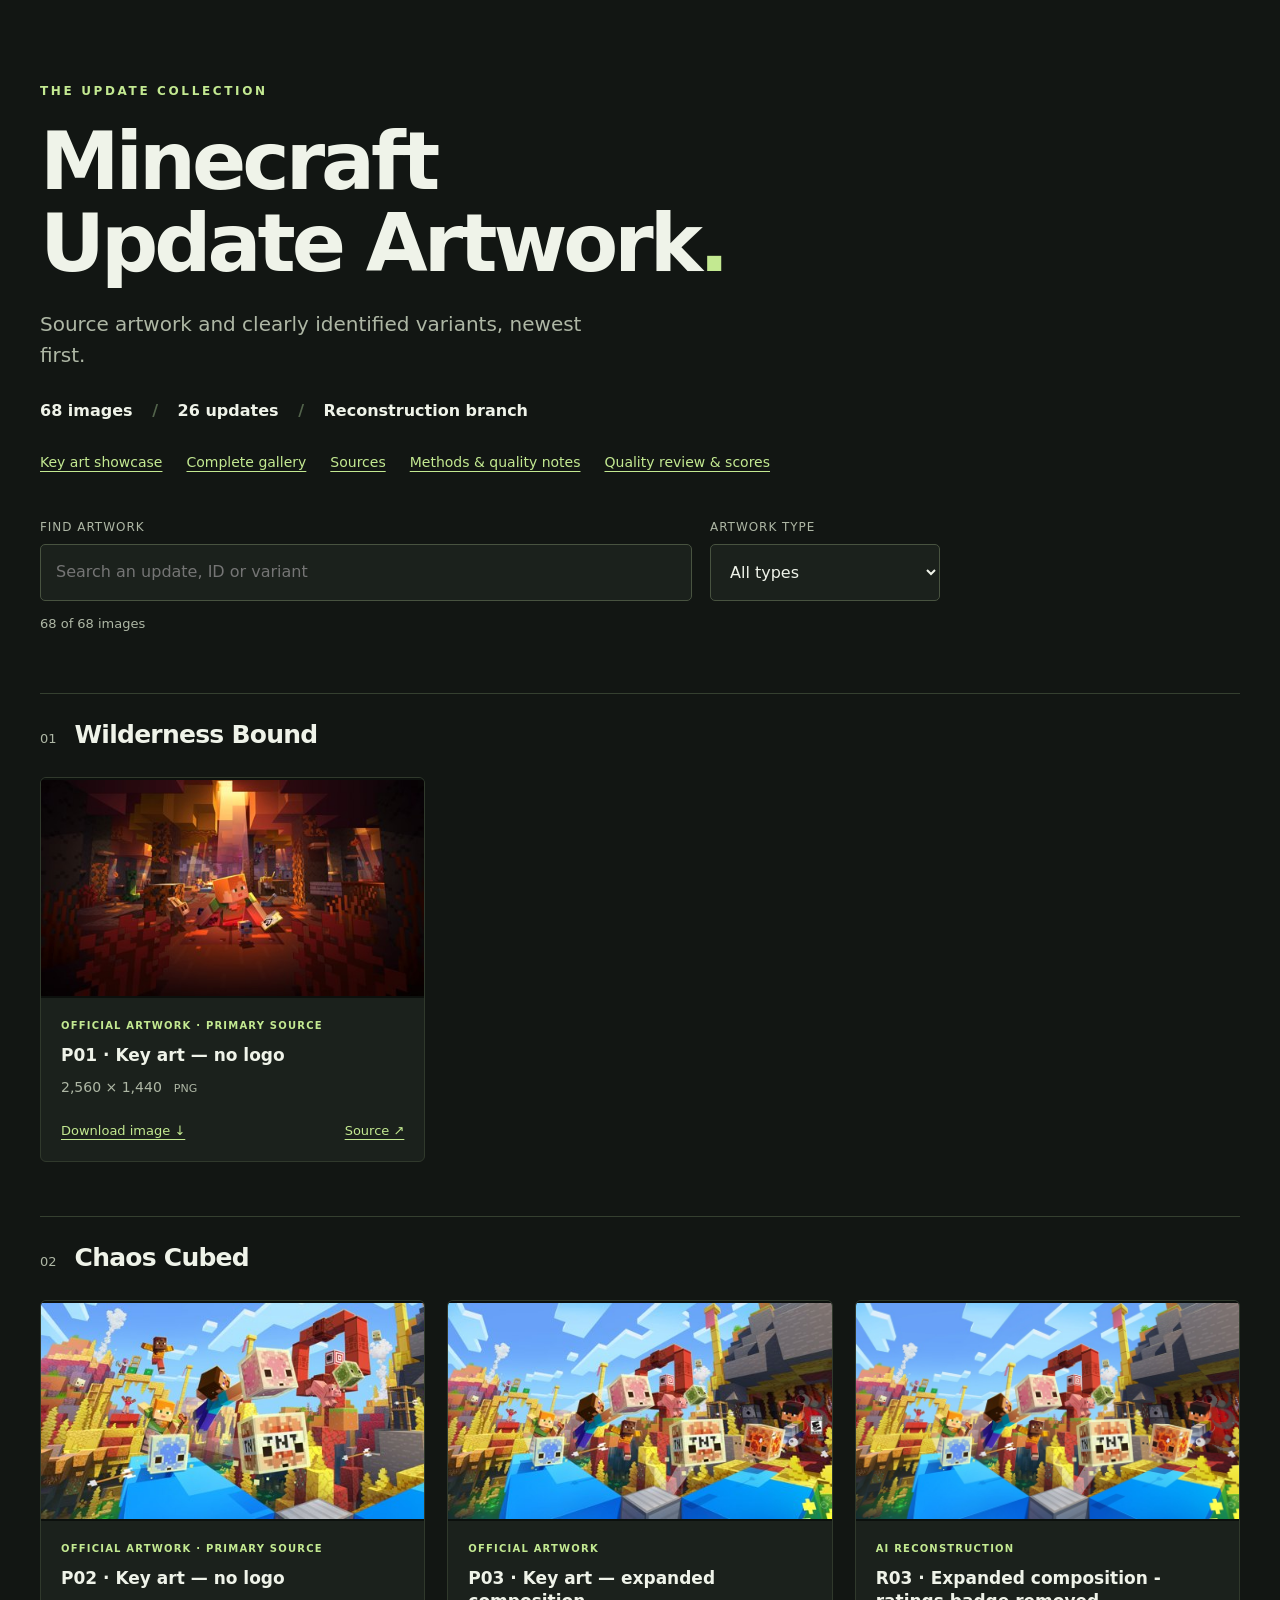
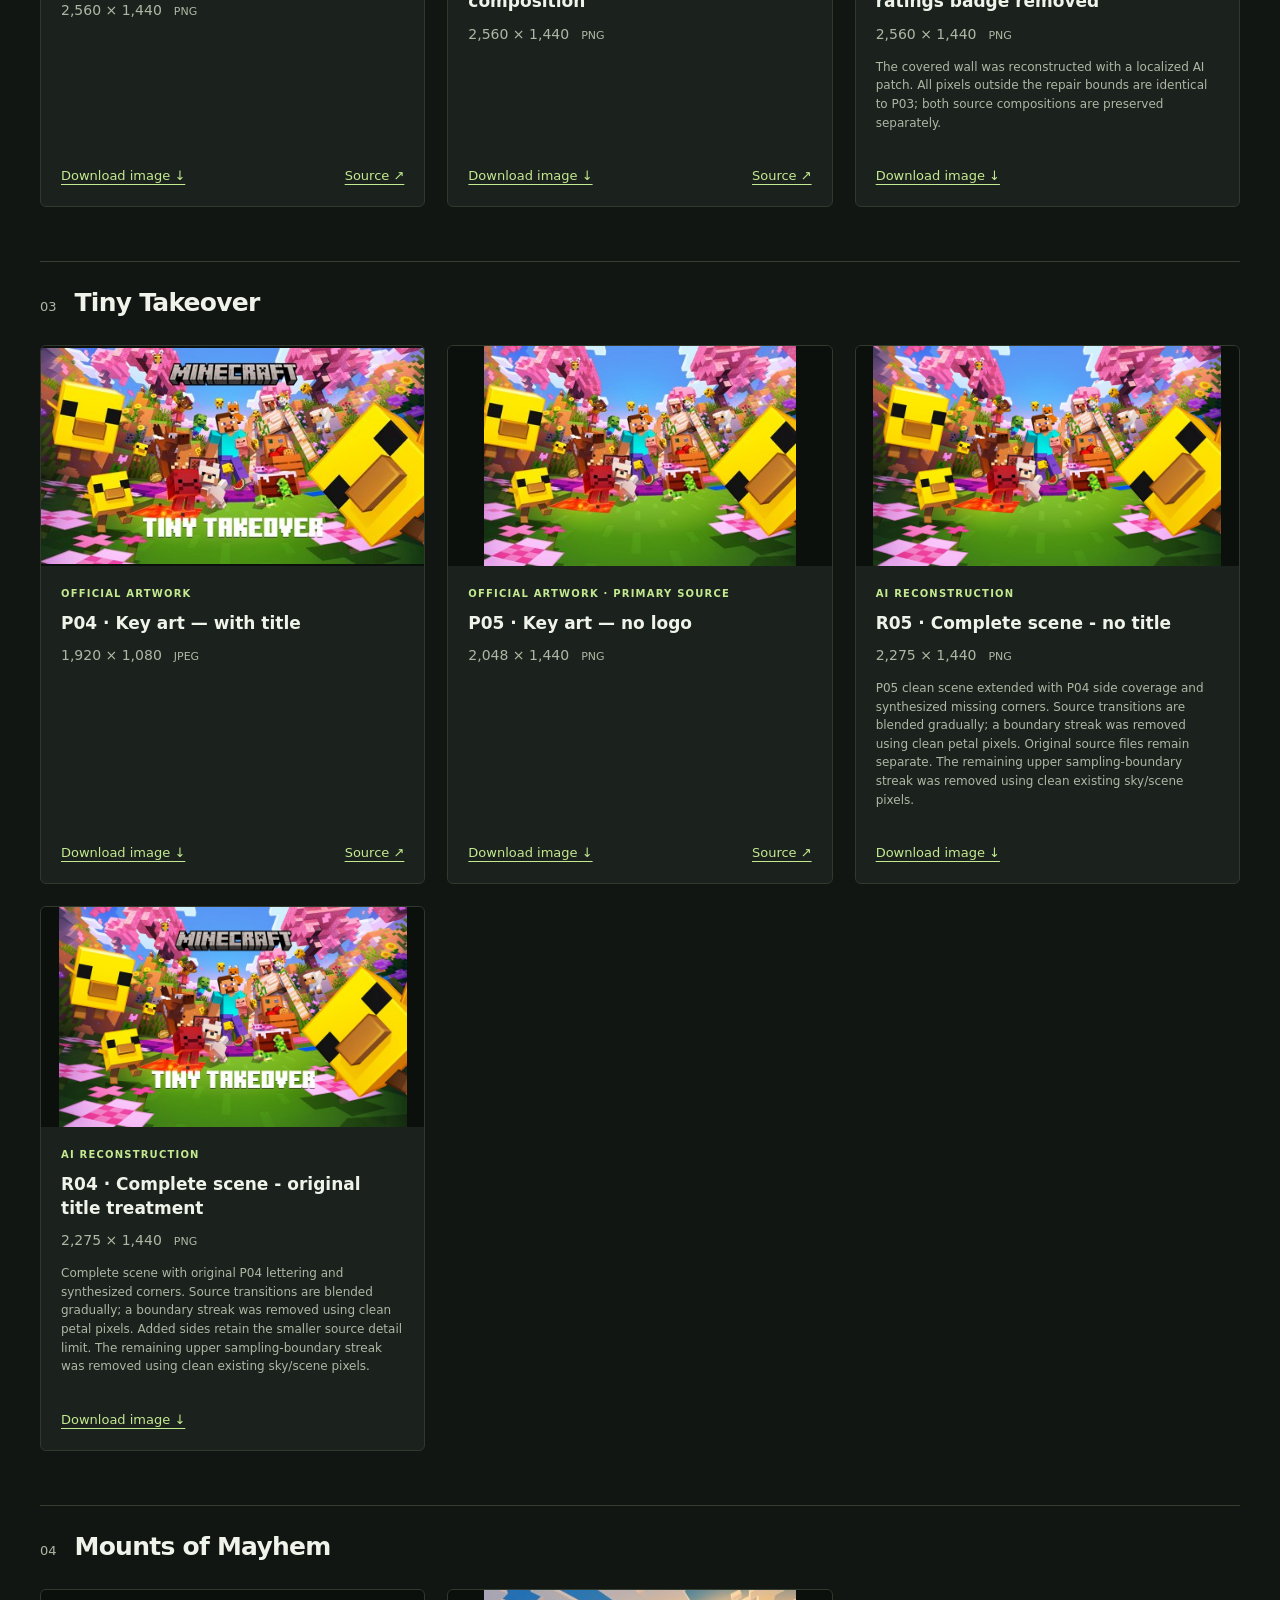
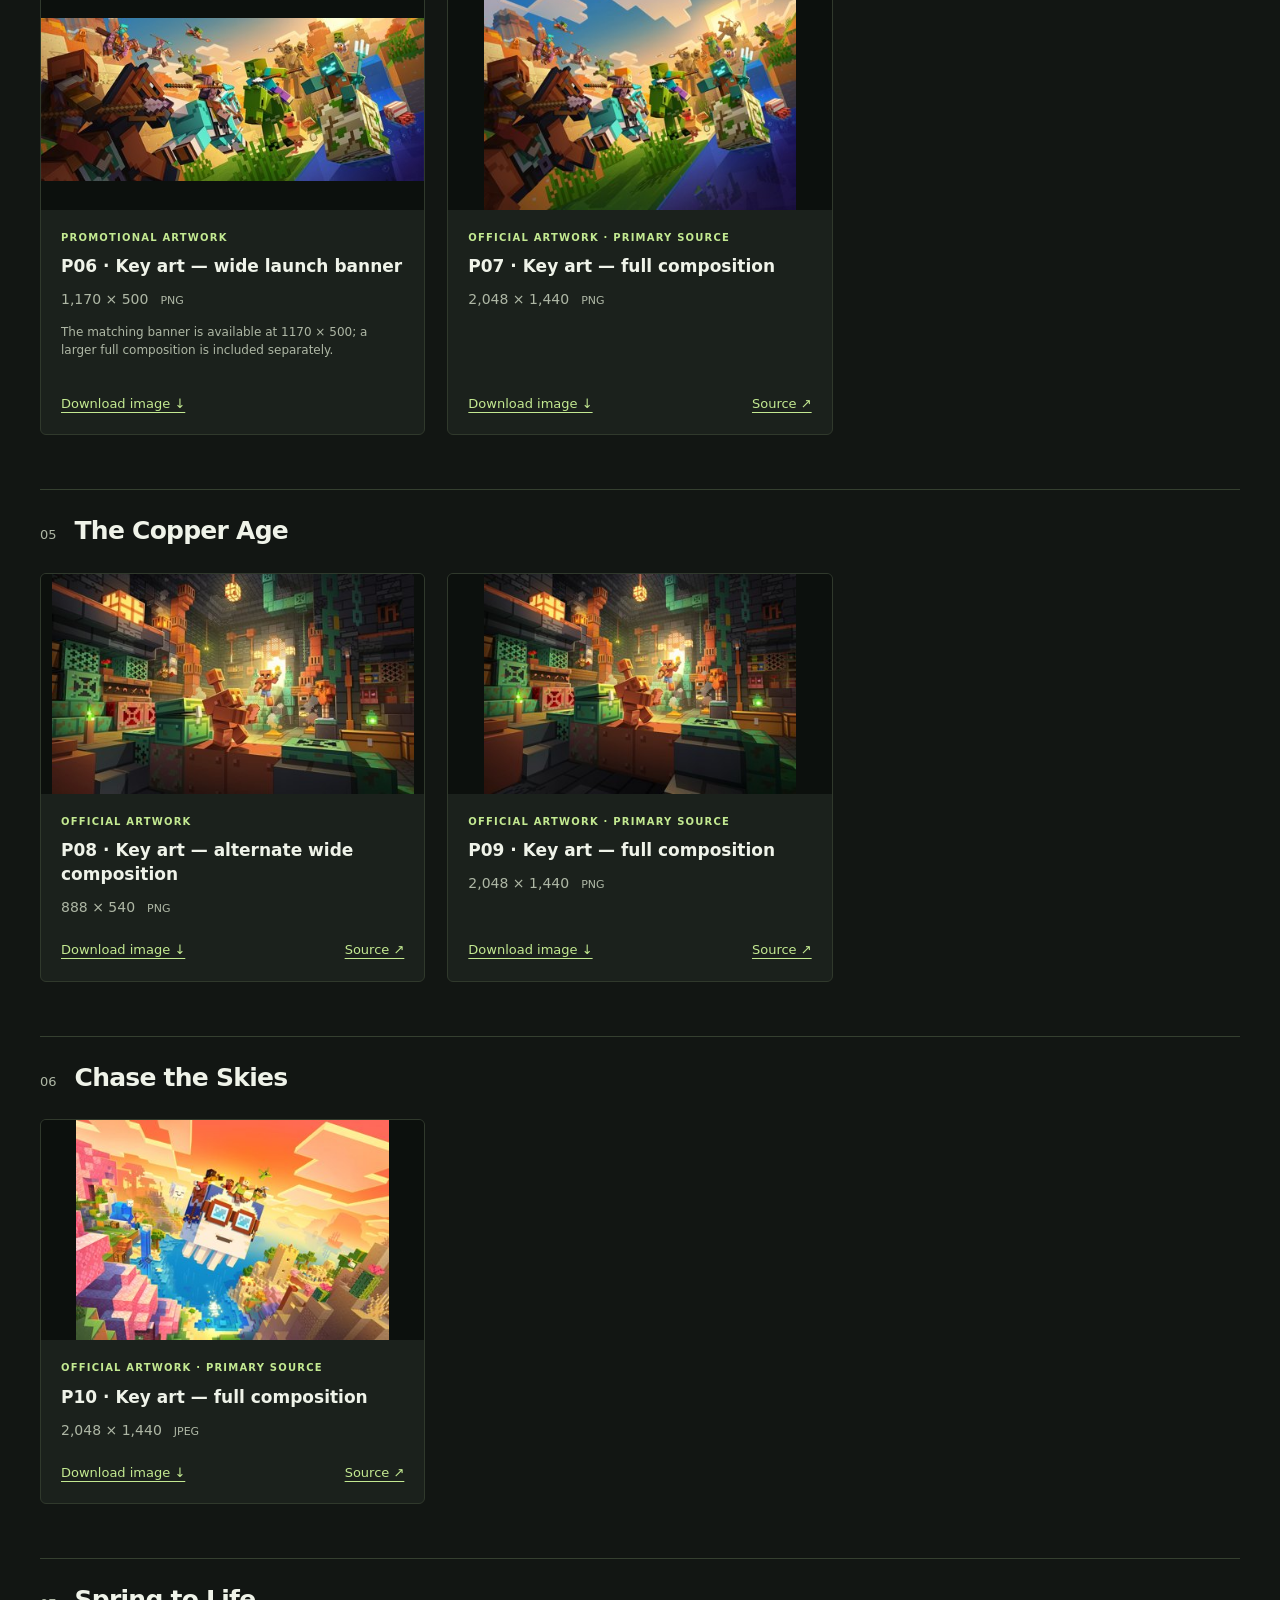
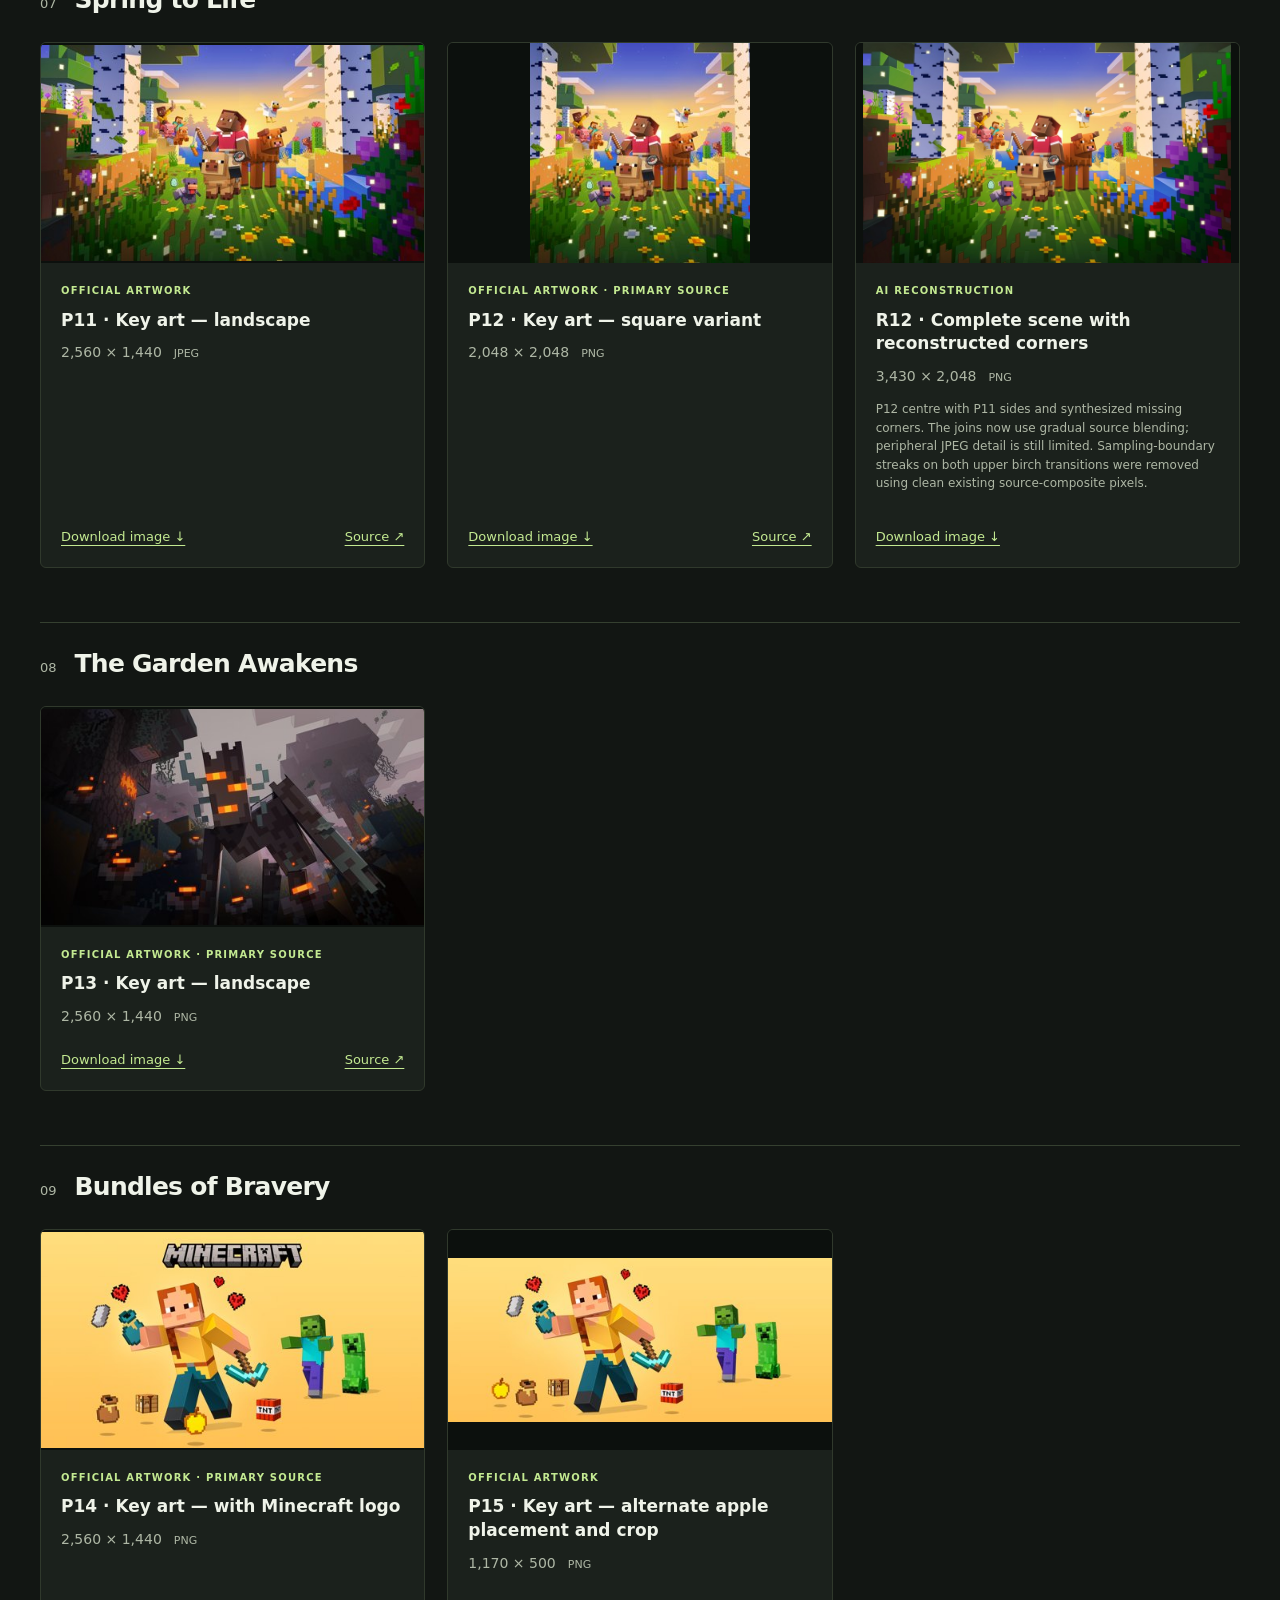
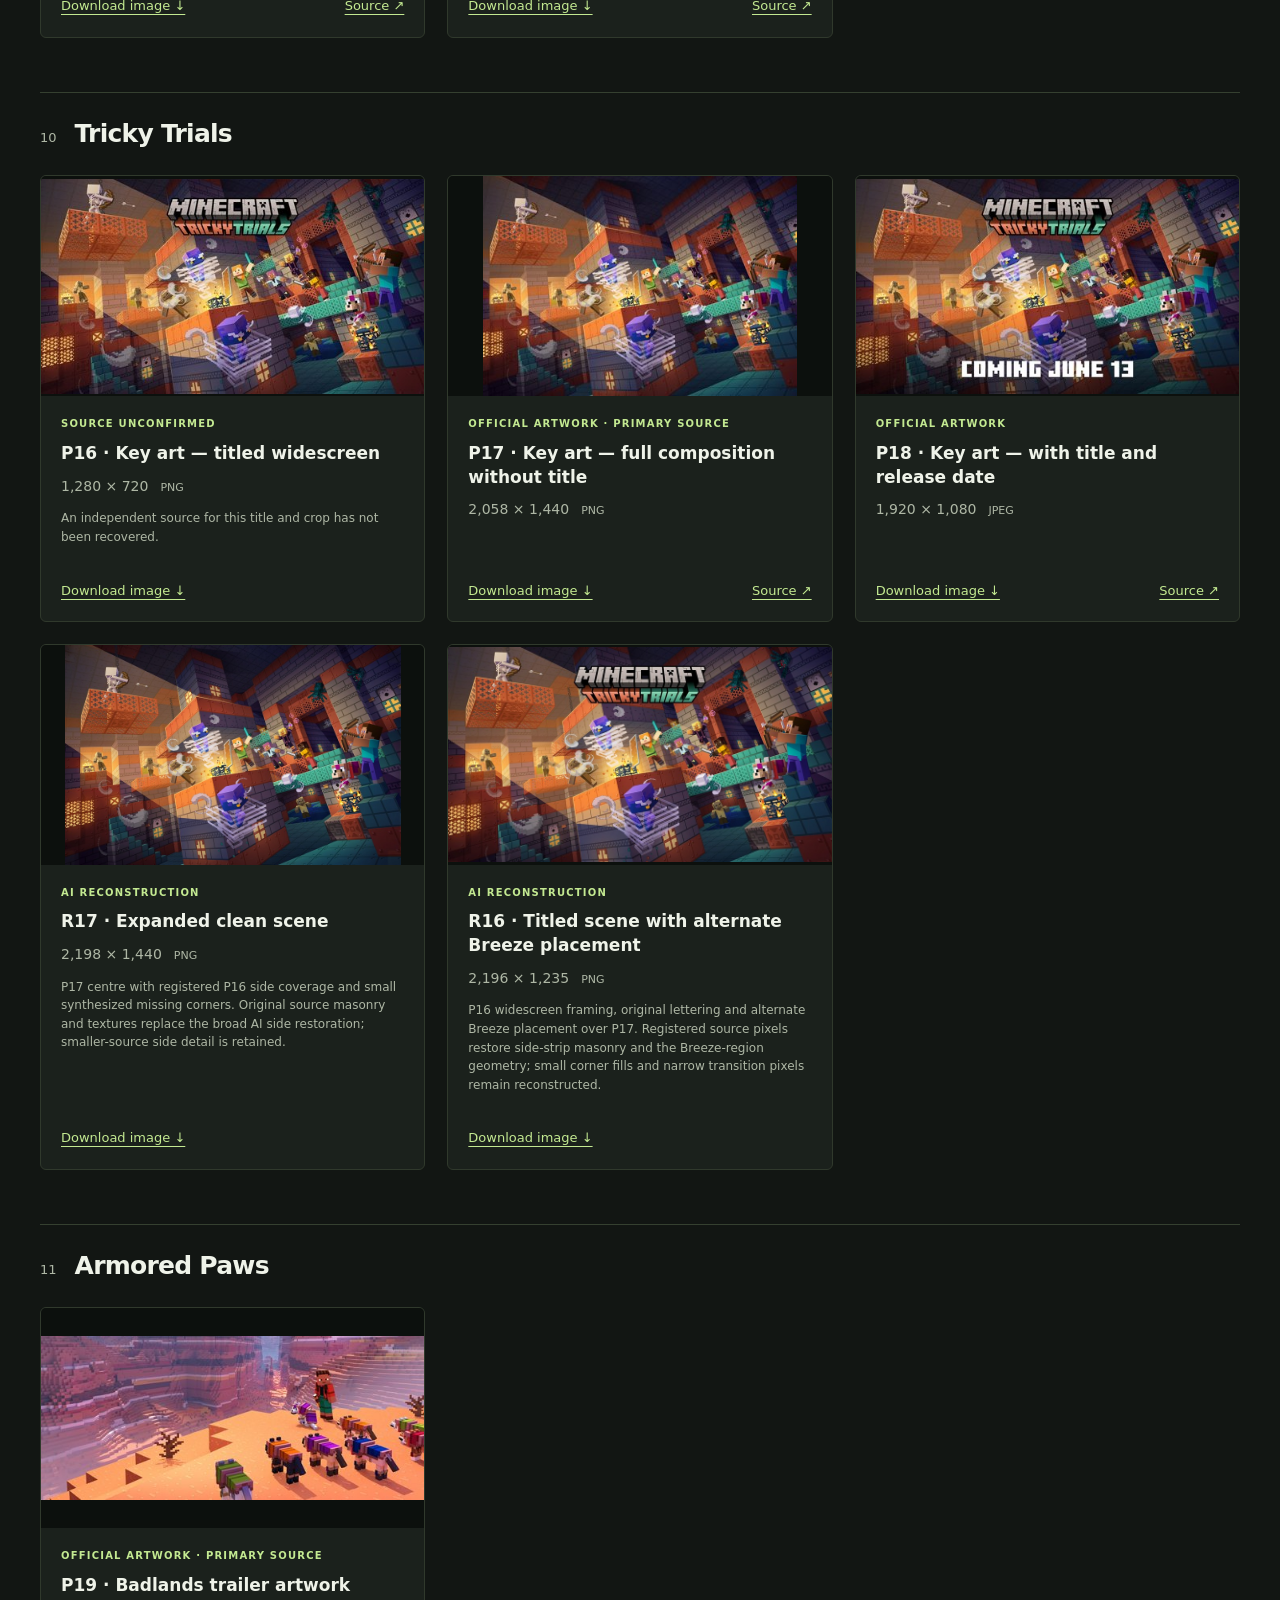
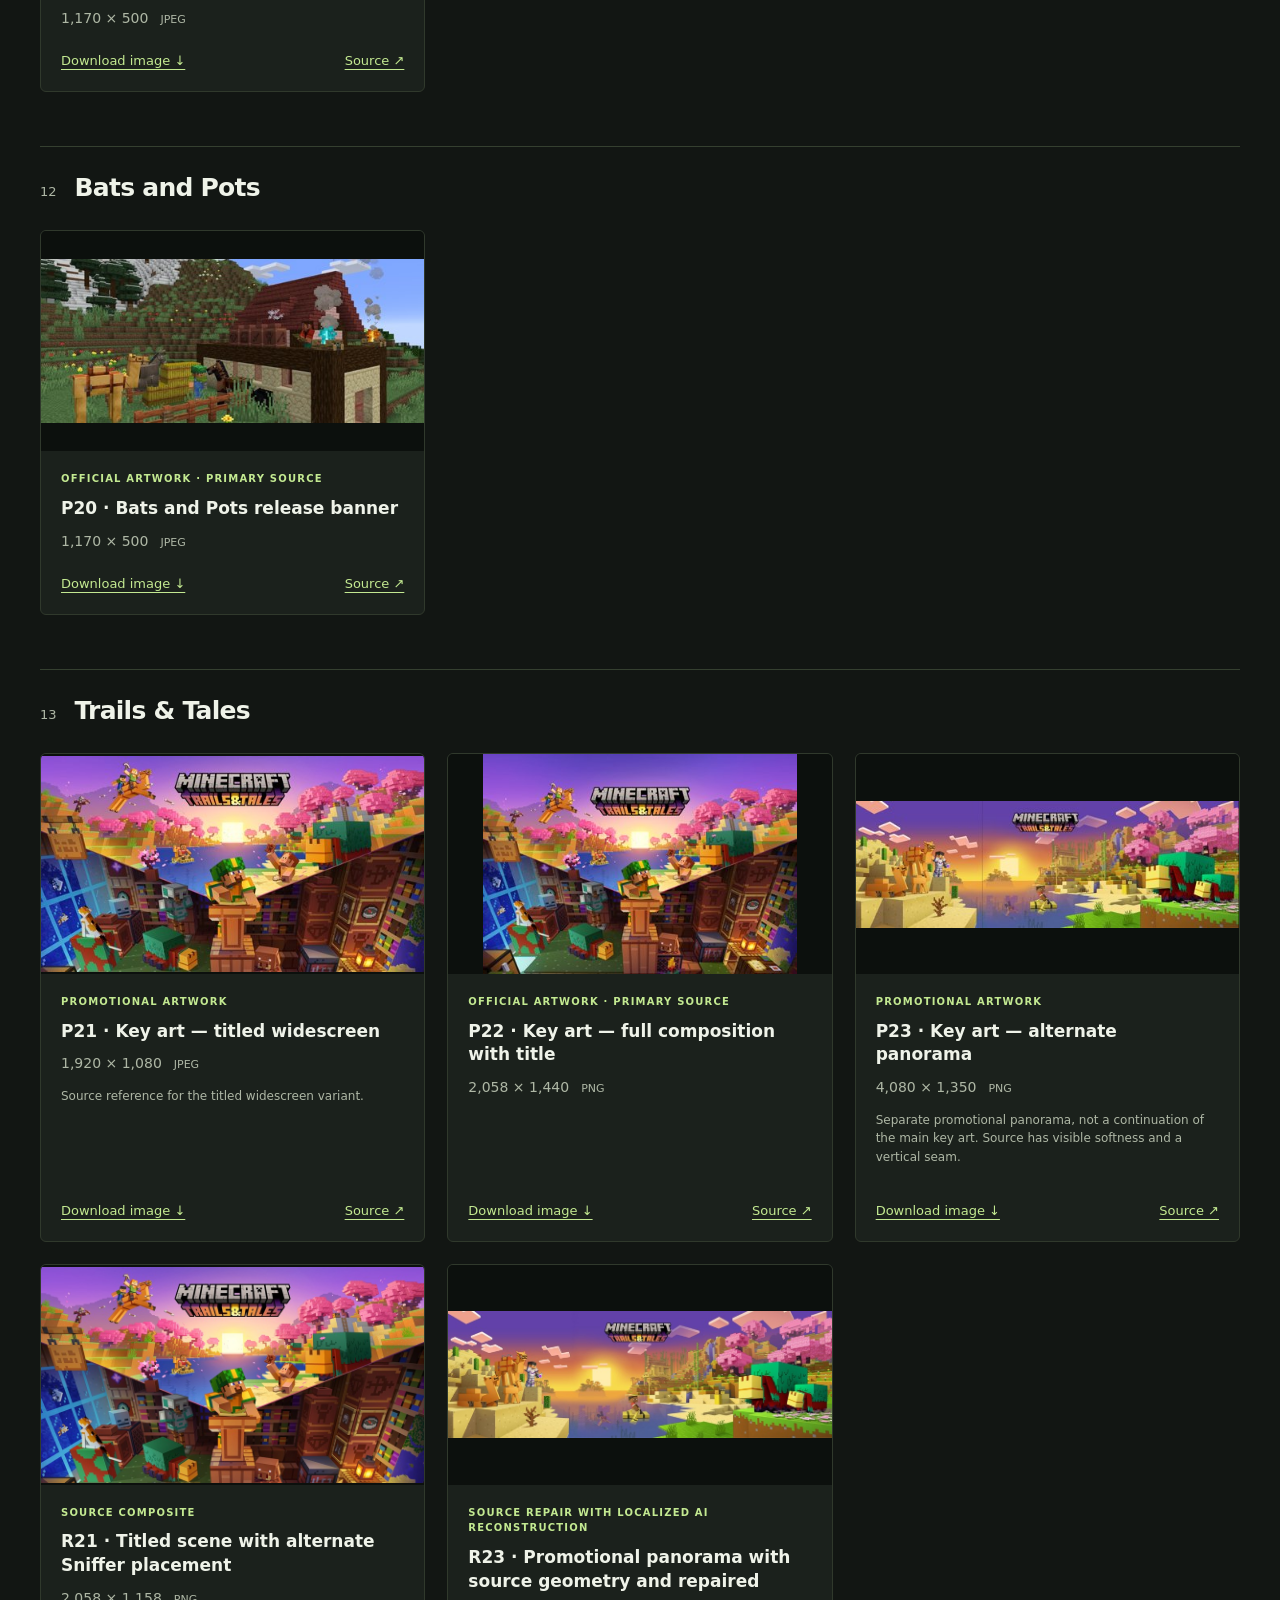
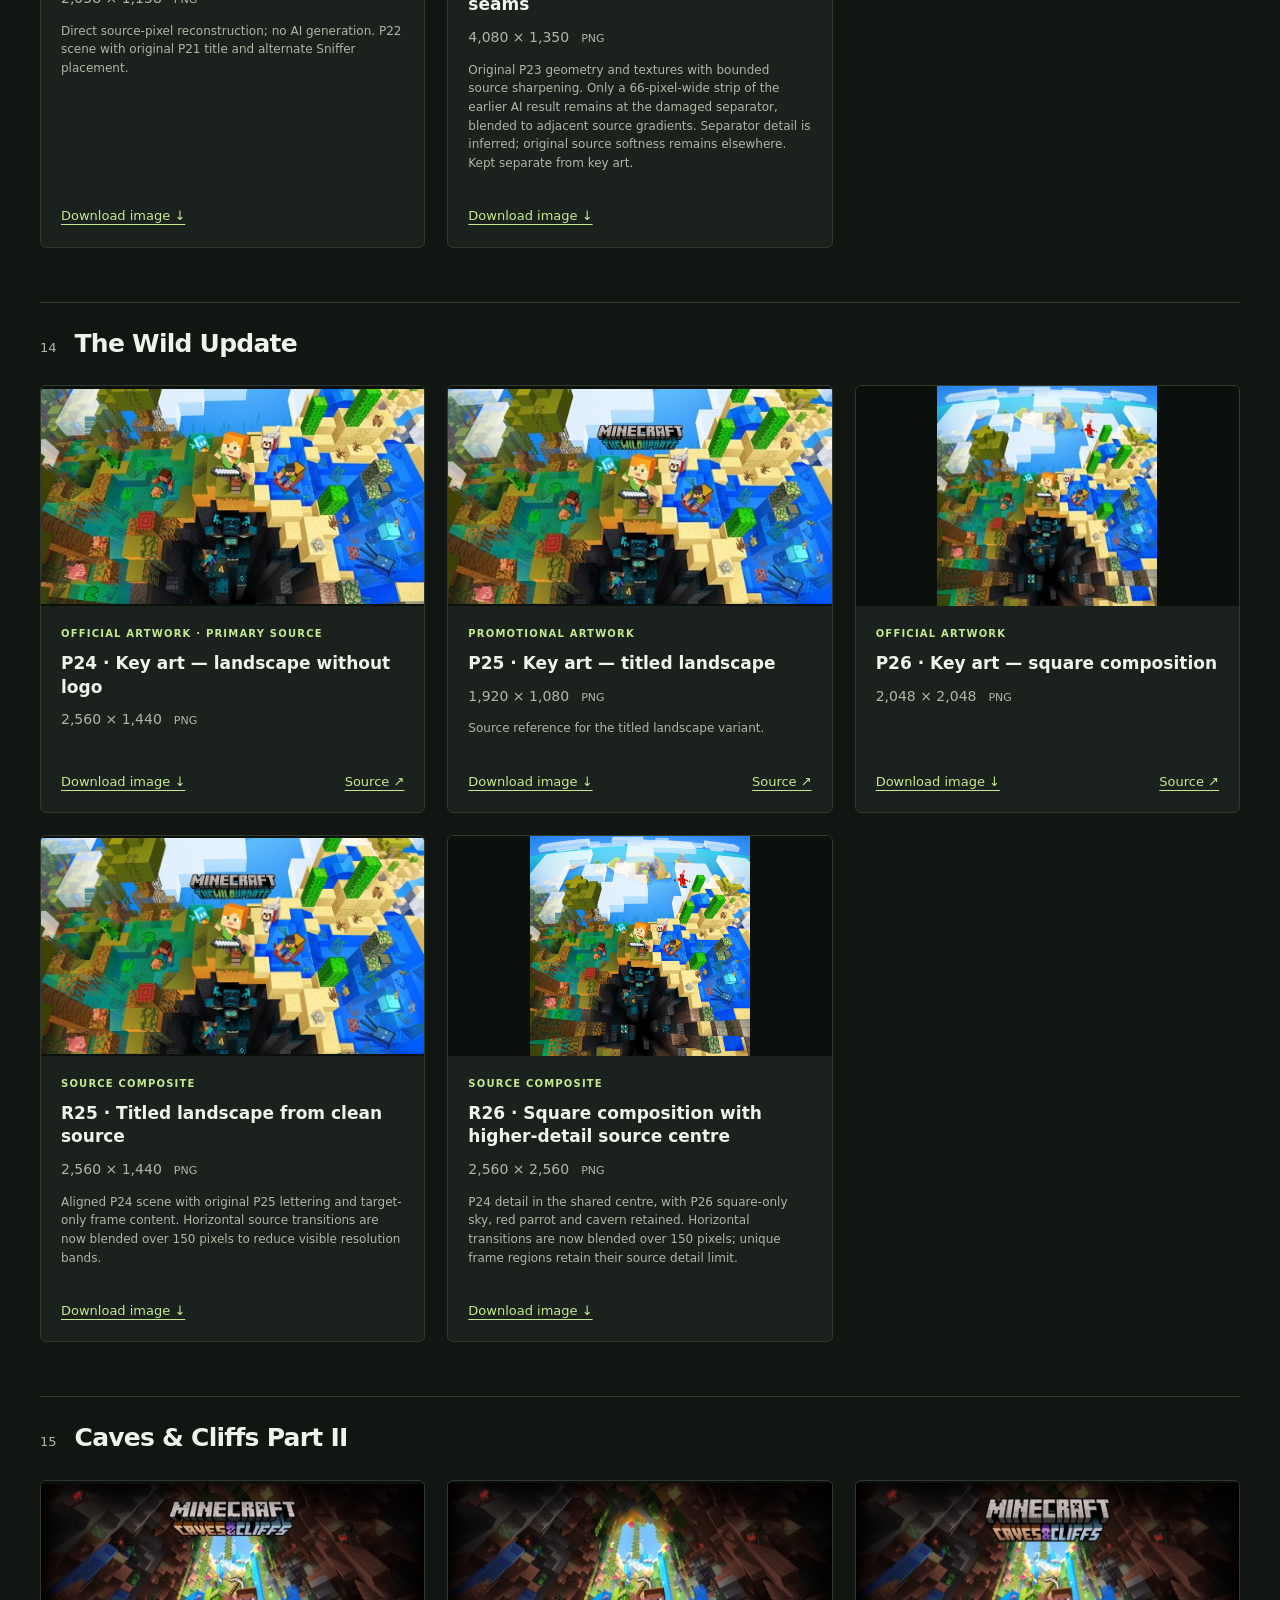
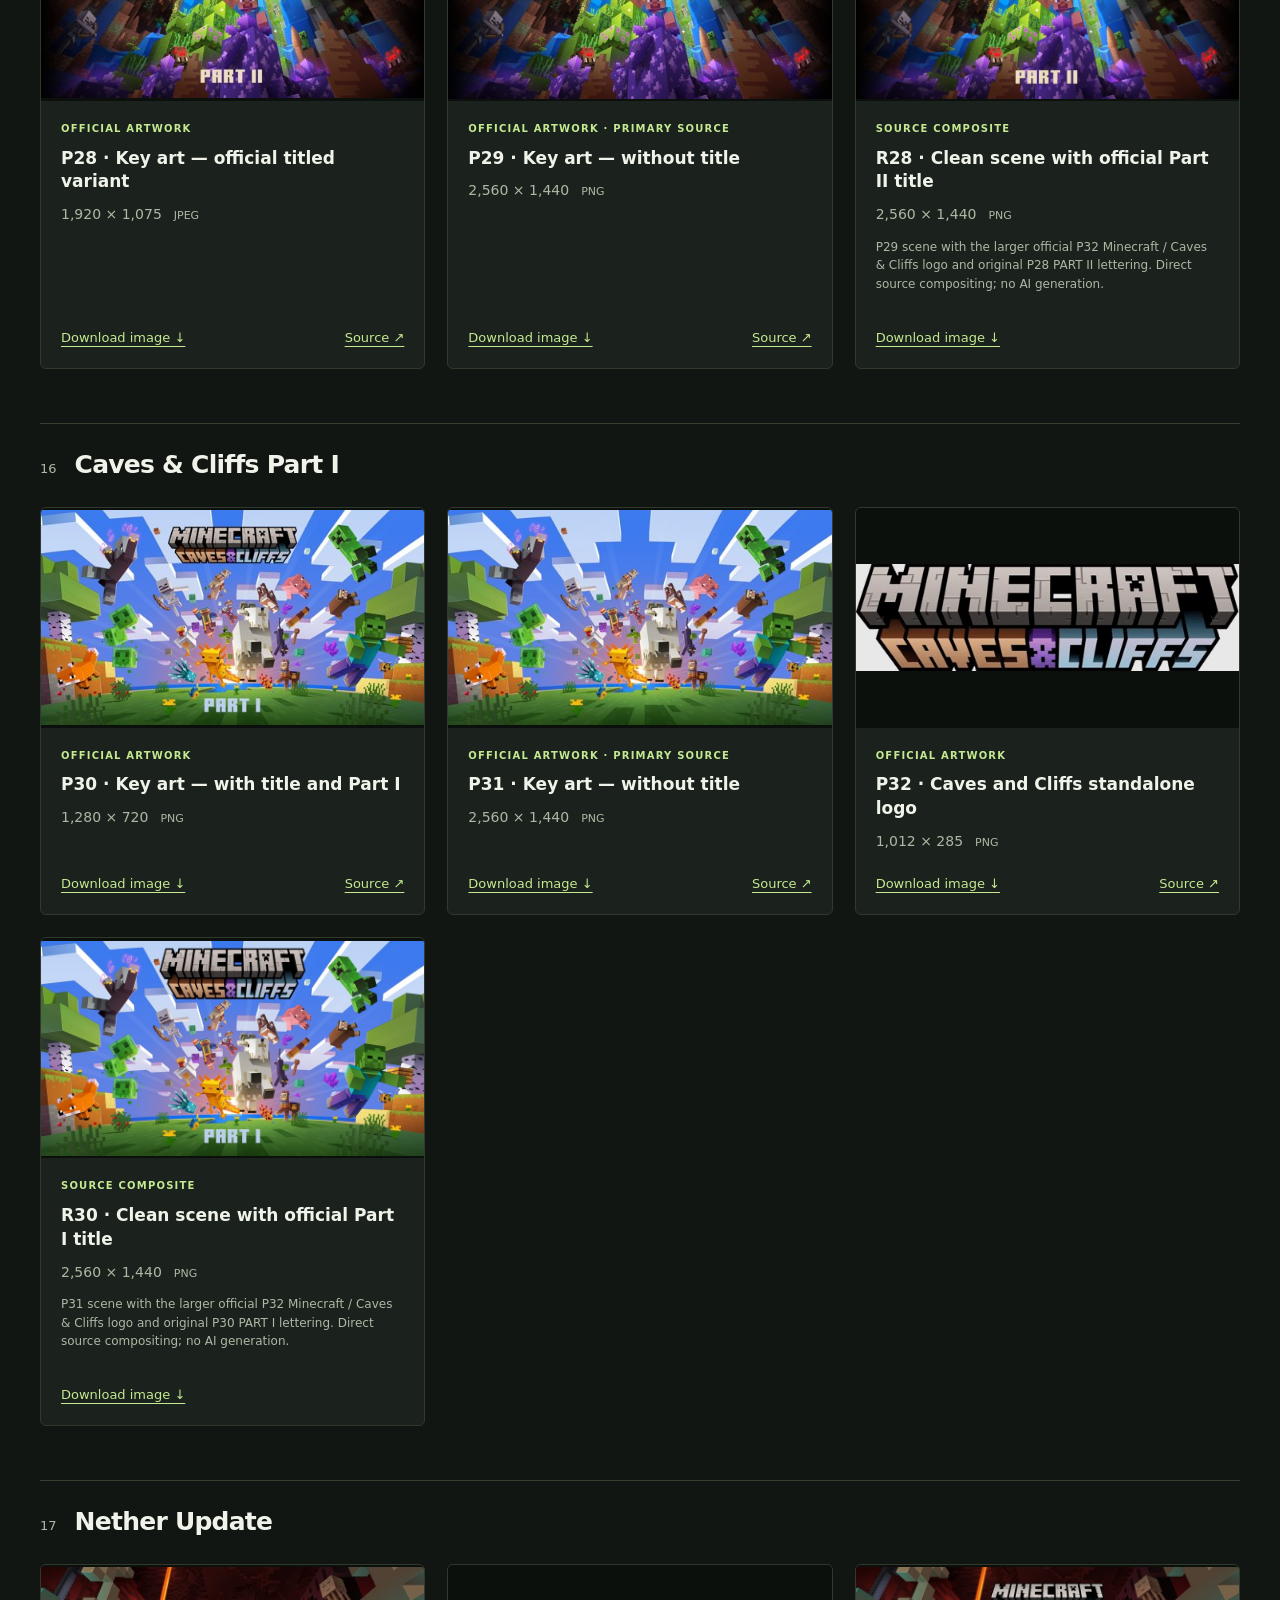
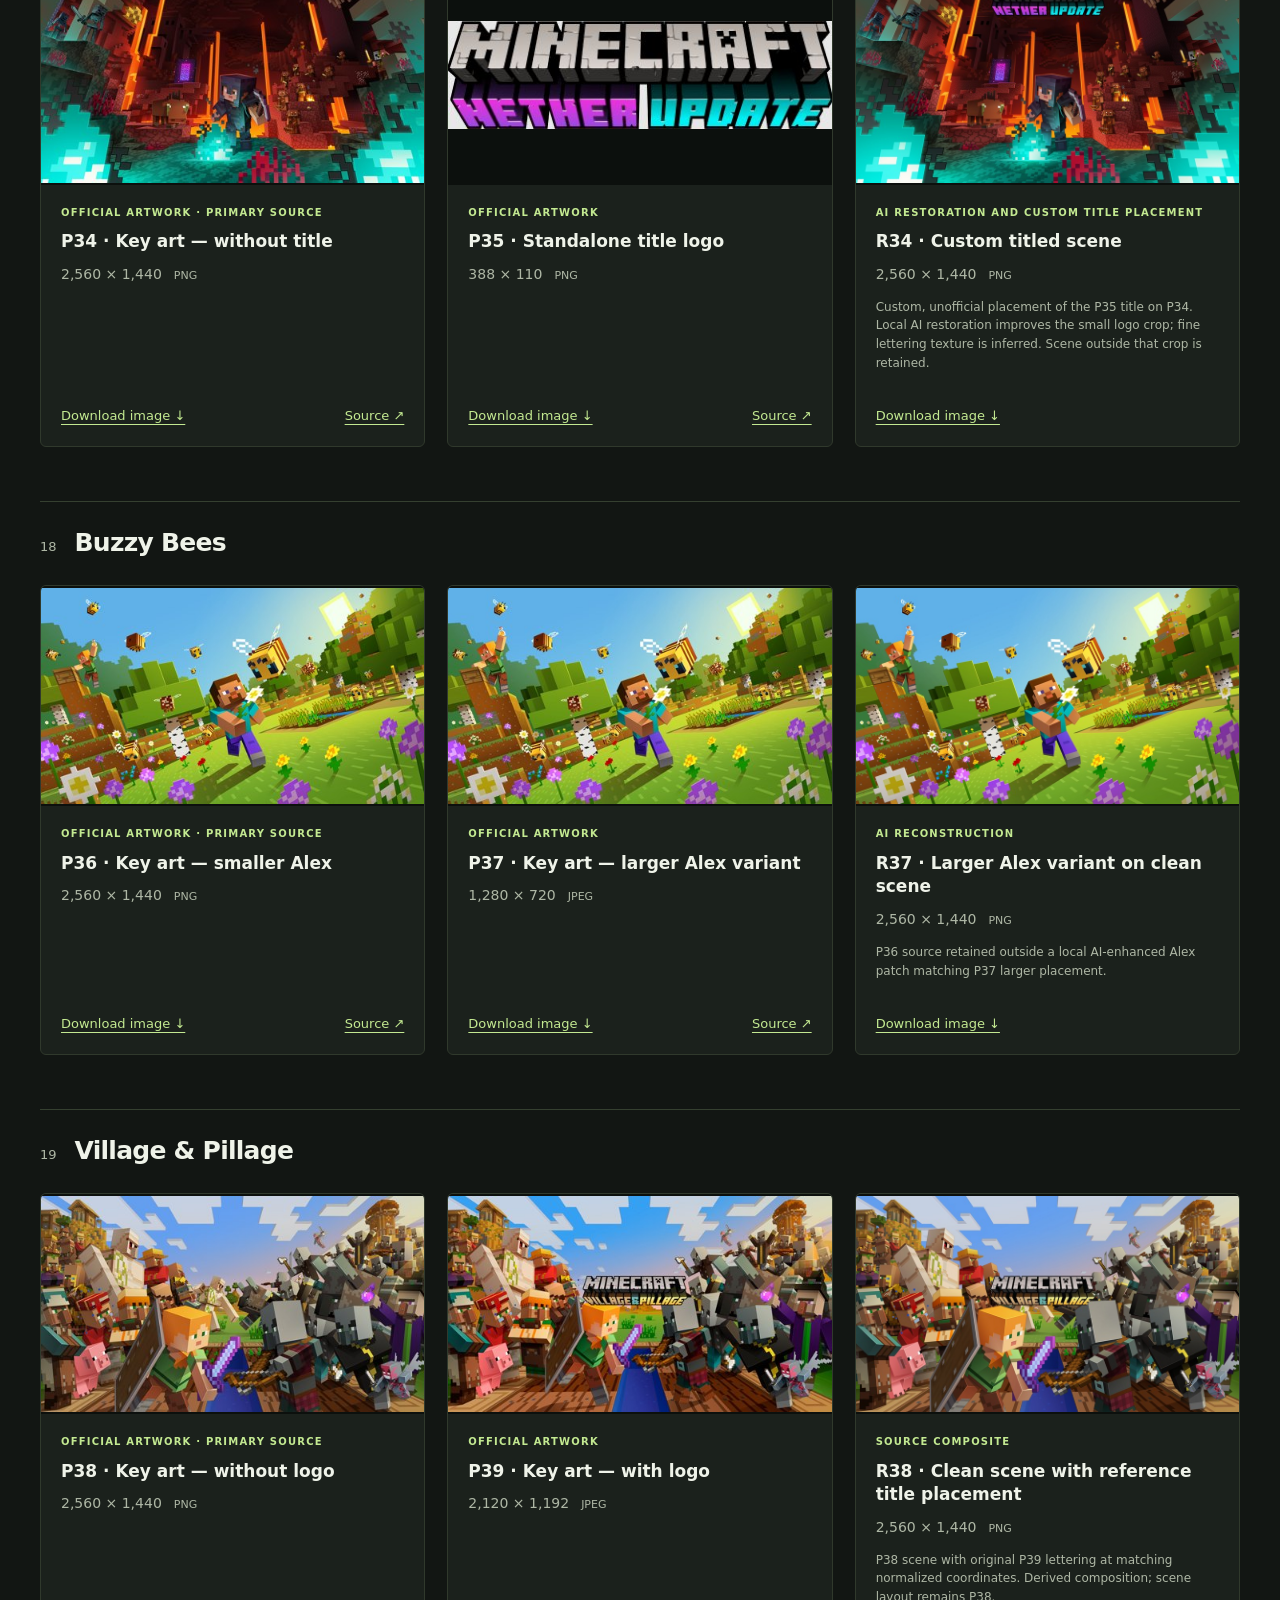
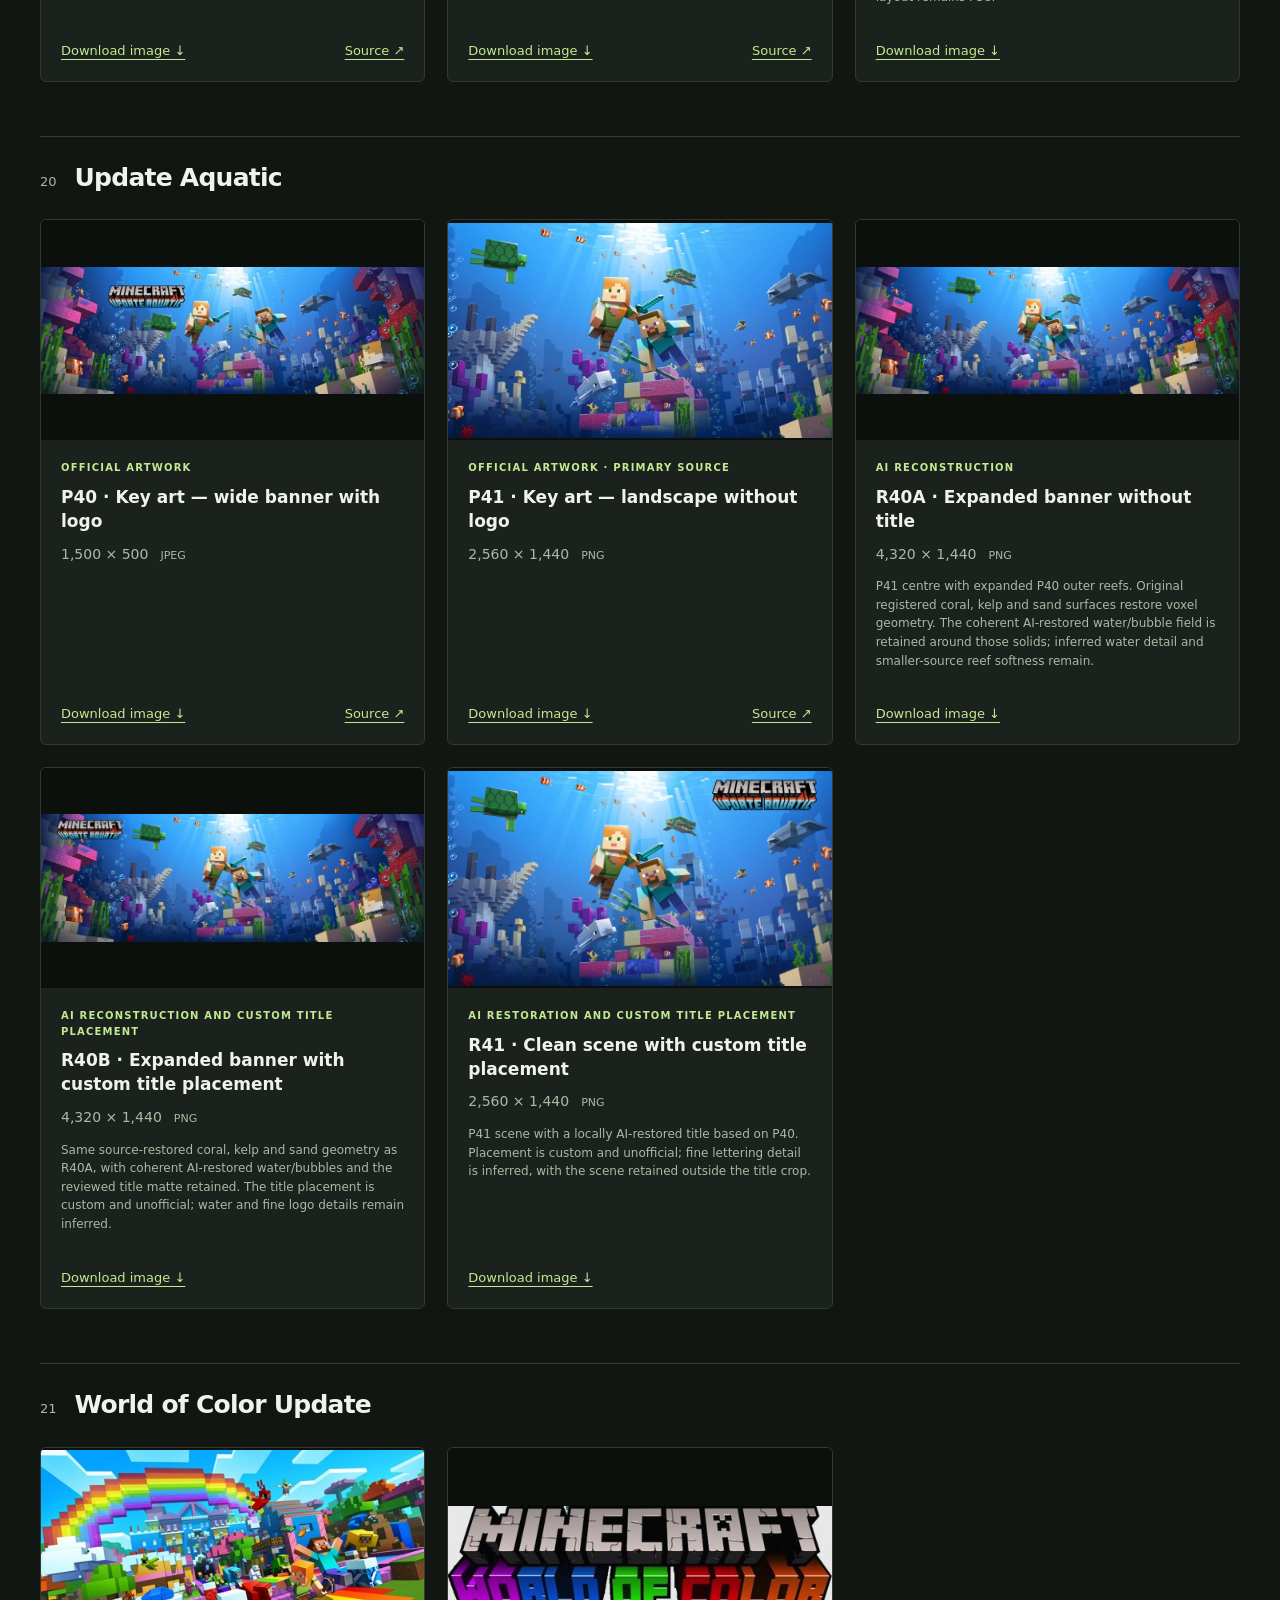
==== commit 4be74cbf: "Restore source voxel geometry and verify remaining seams" ====
--- a/index.html
+++ b/index.html
@@ -2,7 +2,7 @@
 <header><p class="eyebrow">THE UPDATE COLLECTION</p><h1>Minecraft<br>Update Artwork<span>.</span></h1><p class="intro">Source artwork and clearly identified variants, newest first.</p>
 <p class="stats">68 images <span>/</span> 26 updates <span>/</span> Reconstruction branch</p>
 <nav aria-label="Collection resources"><a href="showcase.html">Key art showcase</a><a href="index.html" aria-current="page">Complete gallery</a><a href="https://github.com/TQNL/minecraft-update-artwork/tree/ai-reconstruction/SOURCES.md">Sources</a><a href="https://github.com/TQNL/minecraft-update-artwork/tree/ai-reconstruction/reconstruction/RESULTS.md">Methods &amp; quality notes</a><a href="https://github.com/TQNL/minecraft-update-artwork/tree/ai-reconstruction/reconstruction/quality-review/README.md">Quality review &amp; scores</a></nav>
-<div class="filters"><label for="search">Find artwork</label><input id="search" type="search" placeholder="Search an update, ID or variant"><label for="type">Artwork type</label><select id="type"><option value="">All types</option><option>Official artwork</option><option>AI reconstruction</option><option>Promotional artwork</option><option>Source unconfirmed</option><option>Source composite</option><option>AI restoration</option><option>AI restoration and custom title placement</option><option>AI reconstruction and custom title placement</option><option>Fan art</option><option>AI enhancement and resampling</option></select></div><p id="count" role="status" aria-live="polite"></p></header><main>
+<div class="filters"><label for="search">Find artwork</label><input id="search" type="search" placeholder="Search an update, ID or variant"><label for="type">Artwork type</label><select id="type"><option value="">All types</option><option>Official artwork</option><option>AI reconstruction</option><option>Promotional artwork</option><option>Source unconfirmed</option><option>Source composite</option><option>Source repair with localized AI reconstruction</option><option>AI restoration and custom title placement</option><option>AI reconstruction and custom title placement</option><option>Fan art</option><option>Source resampling</option></select></div><p id="count" role="status" aria-live="polite"></p></header><main>
 <section class="update"><h2><span>01</span>Wilderness Bound</h2><div class="grid">
 <article class="card" data-search="wilderness bound p01 key art — no logo official artwork · primary source" data-type="Official artwork"><a class="image" href="artwork/01-wilderness-bound/key-art-no-logo-2560x1440.png"><img loading="lazy" src=".catalogue/previews/01.jpg" alt="Wilderness Bound: Key art — no logo"></a><div class="info"><p class="tag">Official artwork · Primary source</p><h3>P01 · Key art — no logo</h3><p class="dimensions">2,560 × 1,440<span>PNG</span></p>
 <div class="links"><a href="artwork/01-wilderness-bound/key-art-no-logo-2560x1440.png" download>Download image ↓</a>
@@ -33,11 +33,11 @@
 <a href="https://minecraft.wiki/w/File%3ATiny_Takeover_Key_Art.png" rel="noreferrer">Source ↗</a>
 </div></div></article>
 <article class="card" data-search="tiny takeover r05 complete scene - no title ai reconstruction" data-type="AI reconstruction"><a class="image" href="artwork/03-tiny-takeover/complete-scene-no-title-2275x1440.png"><img loading="lazy" src=".catalogue/previews/R05.jpg" alt="Tiny Takeover: Complete scene - no title"></a><div class="info"><p class="tag">AI reconstruction</p><h3>R05 · Complete scene - no title</h3><p class="dimensions">2,275 × 1,440<span>PNG</span></p>
-<p class="note">P05 clean scene extended with P04 side coverage and synthesized missing corners. Source transitions are blended gradually; a boundary streak was removed using clean petal pixels. Original source files remain separate.</p>
+<p class="note">P05 clean scene extended with P04 side coverage and synthesized missing corners. Source transitions are blended gradually; a boundary streak was removed using clean petal pixels. Original source files remain separate. The remaining upper sampling-boundary streak was removed using clean existing sky/scene pixels.</p>
 <div class="links"><a href="artwork/03-tiny-takeover/complete-scene-no-title-2275x1440.png" download>Download image ↓</a>
 </div></div></article>
 <article class="card" data-search="tiny takeover r04 complete scene - original title treatment ai reconstruction" data-type="AI reconstruction"><a class="image" href="artwork/03-tiny-takeover/complete-scene-with-title-2275x1440.png"><img loading="lazy" src=".catalogue/previews/R04.jpg" alt="Tiny Takeover: Complete scene - original title treatment"></a><div class="info"><p class="tag">AI reconstruction</p><h3>R04 · Complete scene - original title treatment</h3><p class="dimensions">2,275 × 1,440<span>PNG</span></p>
-<p class="note">Complete scene with original P04 lettering and synthesized corners. Source transitions are blended gradually; a boundary streak was removed using clean petal pixels. Added sides retain the smaller source detail limit.</p>
+<p class="note">Complete scene with original P04 lettering and synthesized corners. Source transitions are blended gradually; a boundary streak was removed using clean petal pixels. Added sides retain the smaller source detail limit. The remaining upper sampling-boundary streak was removed using clean existing sky/scene pixels.</p>
 <div class="links"><a href="artwork/03-tiny-takeover/complete-scene-with-title-2275x1440.png" download>Download image ↓</a>
 </div></div></article>
 </div></section>
@@ -77,7 +77,7 @@
 <a href="https://minecraft.wiki/w/File%3ASpring_to_life_Key_art_2048x2048.png" rel="noreferrer">Source ↗</a>
 </div></div></article>
 <article class="card" data-search="spring to life r12 complete scene with reconstructed corners ai reconstruction" data-type="AI reconstruction"><a class="image" href="artwork/07-spring-to-life/complete-scene-3430x2048.png"><img loading="lazy" src=".catalogue/previews/R12.jpg" alt="Spring to Life: Complete scene with reconstructed corners"></a><div class="info"><p class="tag">AI reconstruction</p><h3>R12 · Complete scene with reconstructed corners</h3><p class="dimensions">3,430 × 2,048<span>PNG</span></p>
-<p class="note">P12 centre with P11 sides and synthesized missing corners. The joins now use gradual source blending; peripheral JPEG detail is still limited.</p>
+<p class="note">P12 centre with P11 sides and synthesized missing corners. The joins now use gradual source blending; peripheral JPEG detail is still limited. Sampling-boundary streaks on both upper birch transitions were removed using clean existing source-composite pixels.</p>
 <div class="links"><a href="artwork/07-spring-to-life/complete-scene-3430x2048.png" download>Download image ↓</a>
 </div></div></article>
 </div></section>
@@ -111,11 +111,11 @@
 <a href="https://minecraft.wiki/w/File%3ATricky_Trials_Key_Art_With_Release_Date.jpg" rel="noreferrer">Source ↗</a>
 </div></div></article>
 <article class="card" data-search="tricky trials r17 expanded clean scene ai reconstruction" data-type="AI reconstruction"><a class="image" href="artwork/10-tricky-trials/expanded-clean-scene-2198x1440.png"><img loading="lazy" src=".catalogue/previews/R17.jpg" alt="Tricky Trials: Expanded clean scene"></a><div class="info"><p class="tag">AI reconstruction</p><h3>R17 · Expanded clean scene</h3><p class="dimensions">2,198 × 1,440<span>PNG</span></p>
-<p class="note">P17 base with P16 side information and reconstructed corners. Local AI restoration brings the soft outer strips closer to the central scene; fine masonry and surface texture in those strips are inferred.</p>
+<p class="note">P17 centre with registered P16 side coverage and small synthesized missing corners. Original source masonry and textures replace the broad AI side restoration; smaller-source side detail is retained.</p>
 <div class="links"><a href="artwork/10-tricky-trials/expanded-clean-scene-2198x1440.png" download>Download image ↓</a>
 </div></div></article>
 <article class="card" data-search="tricky trials r16 titled scene with alternate breeze placement ai reconstruction" data-type="AI reconstruction"><a class="image" href="artwork/10-tricky-trials/titled-breeze-variant-2196x1235.png"><img loading="lazy" src=".catalogue/previews/R16.jpg" alt="Tricky Trials: Titled scene with alternate Breeze placement"></a><div class="info"><p class="tag">AI reconstruction</p><h3>R16 · Titled scene with alternate Breeze placement</h3><p class="dimensions">2,196 × 1,235<span>PNG</span></p>
-<p class="note">Widescreen P16 framing, original lettering and alternate foreground Breeze retained. Matching side-strip repairs from R17 reduce abrupt softness; AI-enhanced edge and Breeze details remain inferred.</p>
+<p class="note">P16 widescreen framing, original lettering and alternate Breeze placement over P17. Registered source pixels restore side-strip masonry and the Breeze-region geometry; small corner fills and narrow transition pixels remain reconstructed.</p>
 <div class="links"><a href="artwork/10-tricky-trials/titled-breeze-variant-2196x1235.png" download>Download image ↓</a>
 </div></div></article>
 </div></section>
@@ -150,8 +150,8 @@
 <p class="note">Direct source-pixel reconstruction; no AI generation. P22 scene with original P21 title and alternate Sniffer placement.</p>
 <div class="links"><a href="artwork/13-trails-tales/titled-alternate-sniffer-2058x1158.png" download>Download image ↓</a>
 </div></div></article>
-<article class="card" data-search="trails &amp; tales r23 promotional panorama with restored detail and seams ai restoration" data-type="AI restoration"><a class="image" href="artwork/13-trails-tales/promotional-panorama-seams-repaired-4080x1350.png"><img loading="lazy" src=".catalogue/previews/R23.jpg" alt="Trails &amp; Tales: Promotional panorama with restored detail and seams"></a><div class="info"><p class="tag">AI restoration</p><h3>R23 · Promotional panorama with restored detail and seams</h3><p class="dimensions">4,080 × 1,350<span>PNG</span></p>
-<p class="note">P23 promotional panorama with separator repair and three overlapping AI-restored tiles. Registration and broad color matching retain the scene layout and lighting; fine restored textures are inferred. Kept separate from key art.</p>
+<article class="card" data-search="trails &amp; tales r23 promotional panorama with source geometry and repaired seams source repair with localized ai reconstruction" data-type="Source repair with localized AI reconstruction"><a class="image" href="artwork/13-trails-tales/promotional-panorama-seams-repaired-4080x1350.png"><img loading="lazy" src=".catalogue/previews/R23.jpg" alt="Trails &amp; Tales: Promotional panorama with source geometry and repaired seams"></a><div class="info"><p class="tag">Source repair with localized AI reconstruction</p><h3>R23 · Promotional panorama with source geometry and repaired seams</h3><p class="dimensions">4,080 × 1,350<span>PNG</span></p>
+<p class="note">Original P23 geometry and textures with bounded source sharpening. Only a 66-pixel-wide strip of the earlier AI result remains at the damaged separator, blended to adjacent source gradients. Separator detail is inferred; original source softness remains elsewhere. Kept separate from key art.</p>
 <div class="links"><a href="artwork/13-trails-tales/promotional-panorama-seams-repaired-4080x1350.png" download>Download image ↓</a>
 </div></div></article>
 </div></section>
@@ -262,11 +262,11 @@
 <a href="https://minecraft.wiki/w/File%3AUpdate_Aquatic.png" rel="noreferrer">Source ↗</a>
 </div></div></article>
 <article class="card" data-search="update aquatic r40a expanded banner without title ai reconstruction" data-type="AI reconstruction"><a class="image" href="artwork/20-update-aquatic/expanded-banner-no-title-4320x1440.png"><img loading="lazy" src=".catalogue/previews/R40A.jpg" alt="Update Aquatic: Expanded banner without title"></a><div class="info"><p class="tag">AI reconstruction</p><h3>R40A · Expanded banner without title</h3><p class="dimensions">4,320 × 1,440<span>PNG</span></p>
-<p class="note">P41 centre with expanded P40 outer reefs. Local AI restoration reduces low/high-resolution borders, clipped bubble/fish fragments and outer-strip blotches. Reconstructed reef and water detail is inferred.</p>
+<p class="note">P41 centre with expanded P40 outer reefs. Original registered coral, kelp and sand surfaces restore voxel geometry. The coherent AI-restored water/bubble field is retained around those solids; inferred water detail and smaller-source reef softness remain.</p>
 <div class="links"><a href="artwork/20-update-aquatic/expanded-banner-no-title-4320x1440.png" download>Download image ↓</a>
 </div></div></article>
 <article class="card" data-search="update aquatic r40b expanded banner with custom title placement ai reconstruction and custom title placement" data-type="AI reconstruction and custom title placement"><a class="image" href="artwork/20-update-aquatic/expanded-banner-with-title-4320x1440.png"><img loading="lazy" src=".catalogue/previews/R40B.jpg" alt="Update Aquatic: Expanded banner with custom title placement"></a><div class="info"><p class="tag">AI reconstruction and custom title placement</p><h3>R40B · Expanded banner with custom title placement</h3><p class="dimensions">4,320 × 1,440<span>PNG</span></p>
-<p class="note">Restored R40A banner scene with a locally AI-restored title and a tightened silhouette matte. Title placement is custom and unofficial; outer reef and fine lettering details are inferred.</p>
+<p class="note">Same source-restored coral, kelp and sand geometry as R40A, with coherent AI-restored water/bubbles and the reviewed title matte retained. The title placement is custom and unofficial; water and fine logo details remain inferred.</p>
 <div class="links"><a href="artwork/20-update-aquatic/expanded-banner-with-title-4320x1440.png" download>Download image ↓</a>
 </div></div></article>
 <article class="card" data-search="update aquatic r41 clean scene with custom title placement ai restoration and custom title placement" data-type="AI restoration and custom title placement"><a class="image" href="artwork/20-update-aquatic/custom-titled-scene-2560x1440.png"><img loading="lazy" src=".catalogue/previews/R41.jpg" alt="Update Aquatic: Clean scene with custom title placement"></a><div class="info"><p class="tag">AI restoration and custom title placement</p><h3>R41 · Clean scene with custom title placement</h3><p class="dimensions">2,560 × 1,440<span>PNG</span></p>
@@ -315,8 +315,8 @@
 <div class="links"><a href="artwork/24-combat-update/original-official-artwork-1280x720.png" download>Download image ↓</a>
 <a href="https://minecraft.wiki/w/File%3ACombat_Update.png" rel="noreferrer">Source ↗</a>
 </div></div></article>
-<article class="card" data-search="combat update r49 combat update - ai-enhanced and resampled 5k ai enhancement and resampling" data-type="AI enhancement and resampling"><a class="image" href="artwork/24-combat-update/combat-enhanced-and-resampled-5120x2880.png"><img loading="lazy" src=".catalogue/previews/R49.jpg" alt="Combat Update: Combat Update - AI-enhanced and resampled 5K"></a><div class="info"><p class="tag">AI enhancement and resampling</p><h3>R49 · Combat Update - AI-enhanced and resampled 5K</h3><p class="dimensions">5,120 × 2,880<span>PNG</span></p>
-<p class="note">5120 x 2880 derivative from P49 at 1280 x 720. An initial 1672 x 941 AI result was registered and resampled; localized AI restoration now also improves the title and Alex/Steve detail crops. Fine facial, lettering and scene detail is inferred; this is not native 5K source artwork.</p>
+<article class="card" data-search="combat update r49 combat update - source-faithful 5k resampling source resampling" data-type="Source resampling"><a class="image" href="artwork/24-combat-update/combat-enhanced-and-resampled-5120x2880.png"><img loading="lazy" src=".catalogue/previews/R49.jpg" alt="Combat Update: Combat Update - source-faithful 5K resampling"></a><div class="info"><p class="tag">Source resampling</p><h3>R49 · Combat Update - source-faithful 5K resampling</h3><p class="dimensions">5,120 × 2,880<span>PNG</span></p>
+<p class="note">5120 x 2880 derivative rebuilt from the original 1280 x 720 P49 using bounded sharpening and Lanczos resampling only. Original block, terrain, wing, face and lettering shapes are retained; no generated scene detail remains. Stored 5K dimensions do not establish native 5K detail.</p>
 <div class="links"><a href="artwork/24-combat-update/combat-enhanced-and-resampled-5120x2880.png" download>Download image ↓</a>
 </div></div></article>
 </div></section>
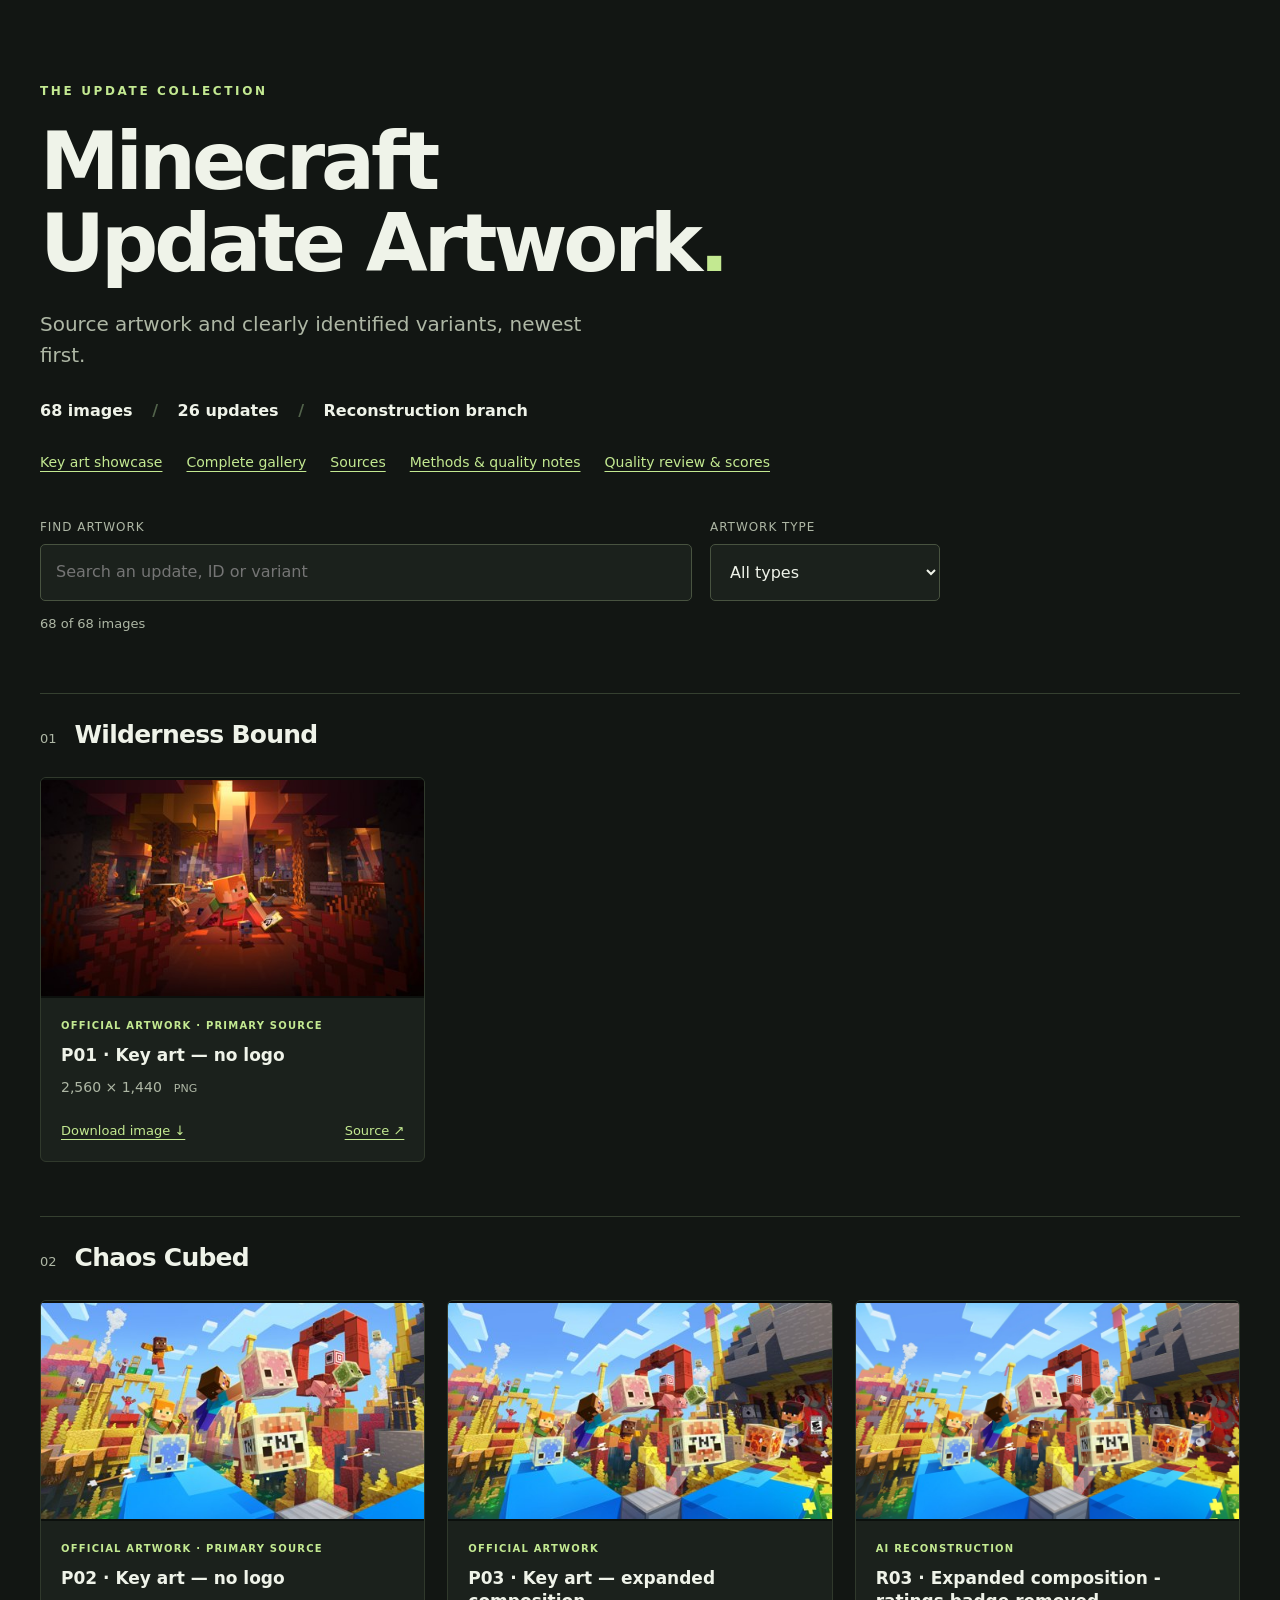
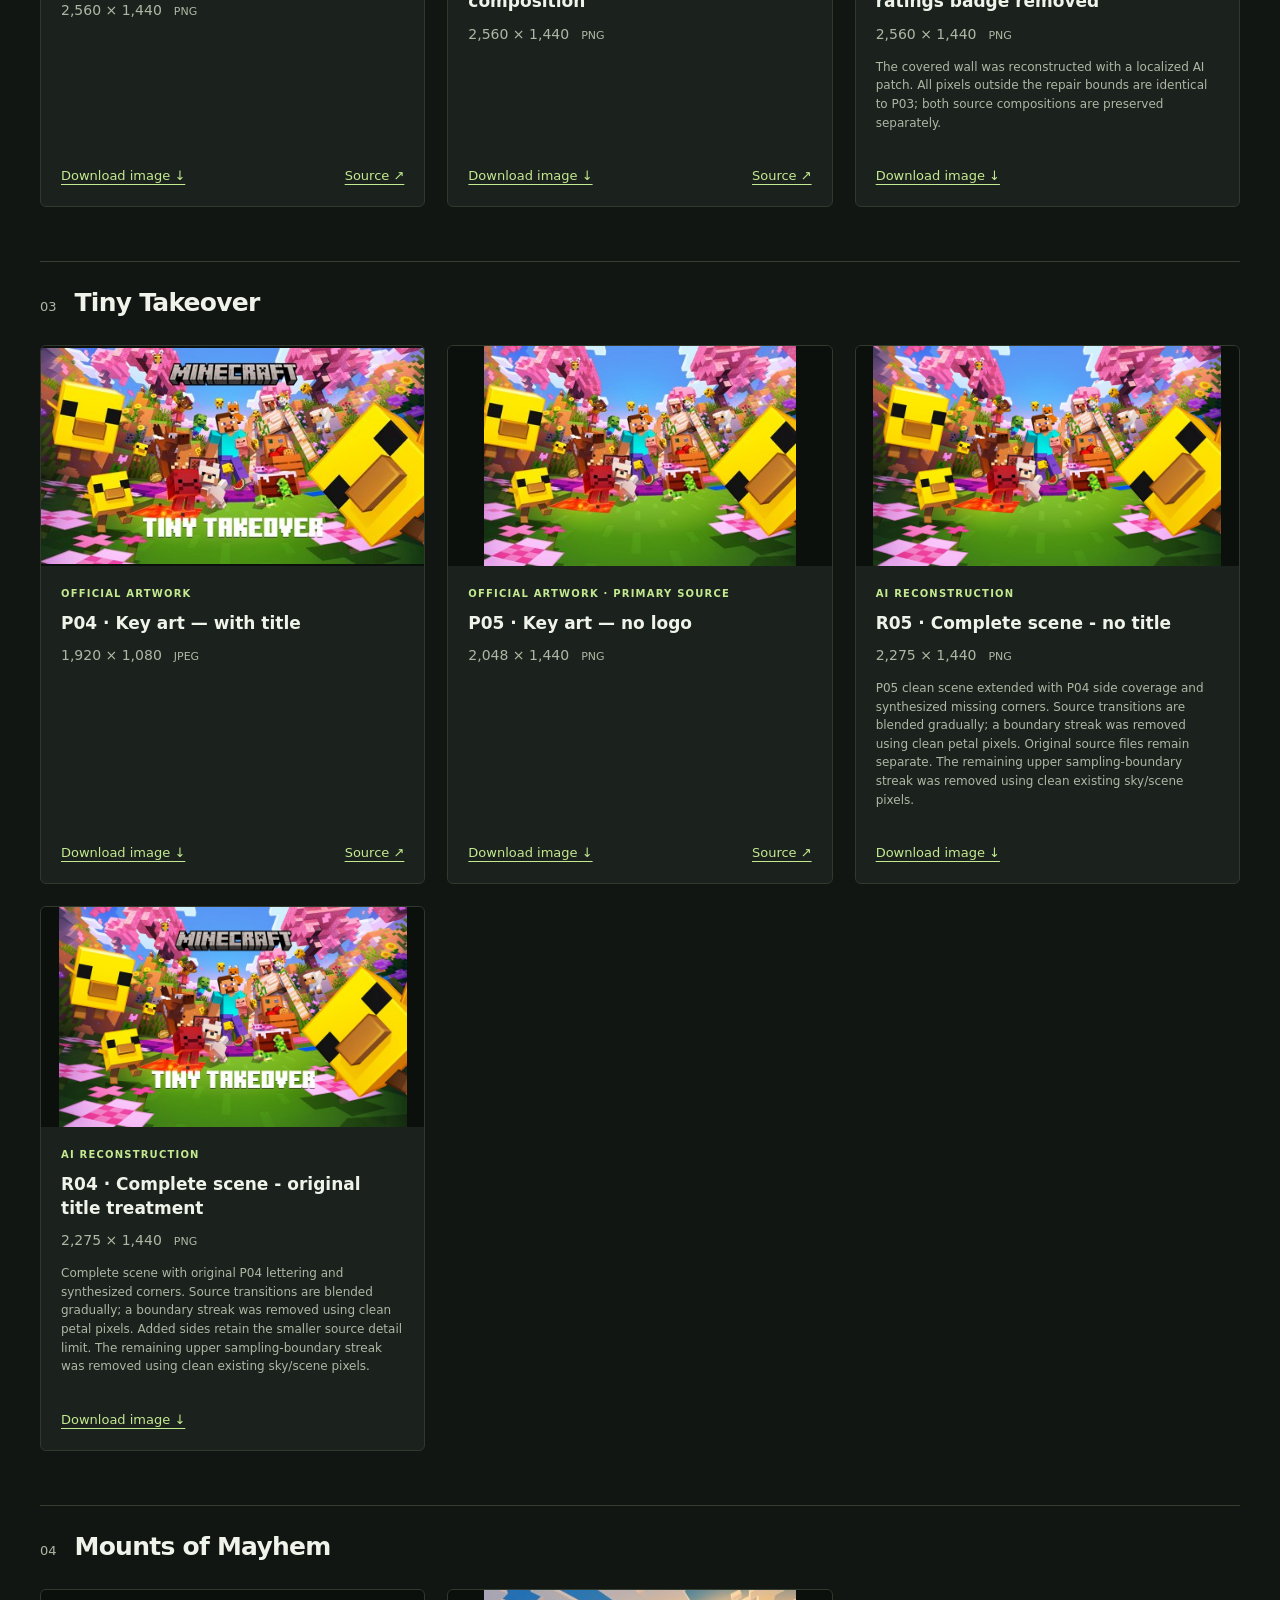
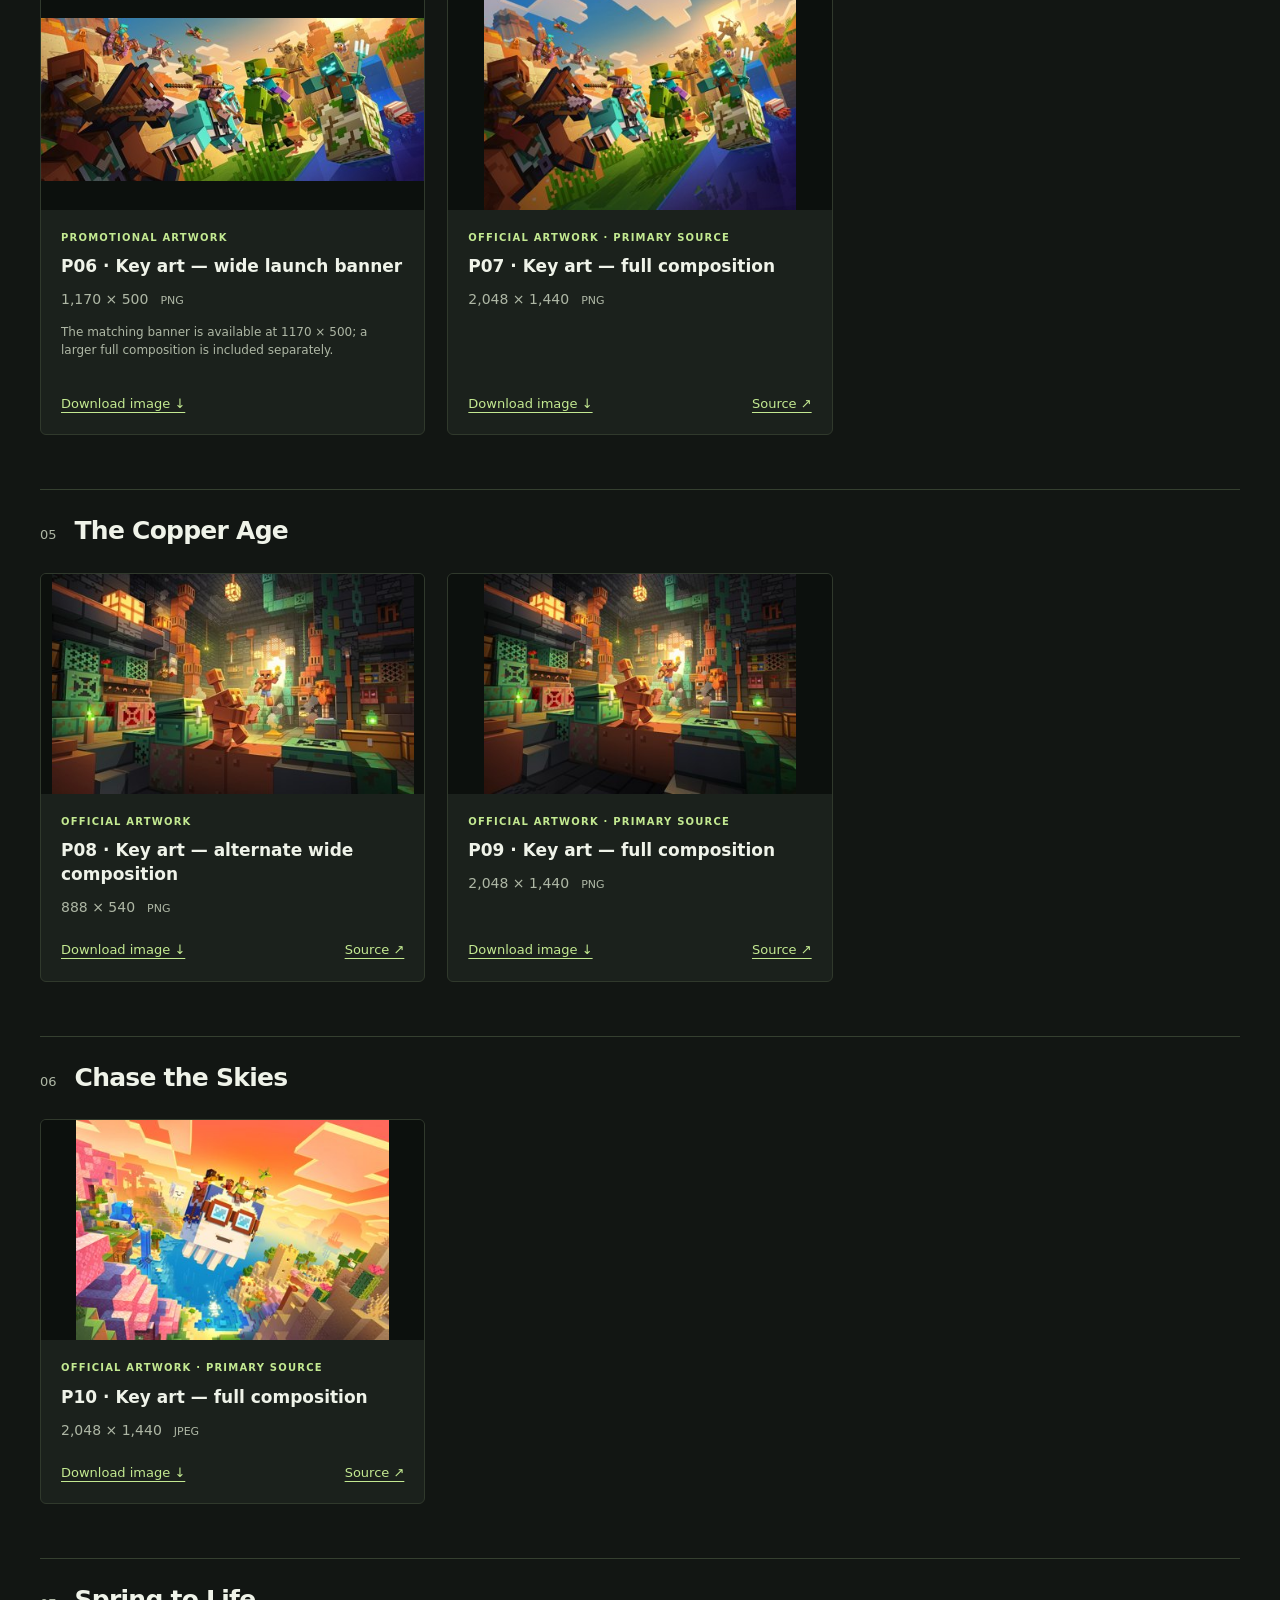
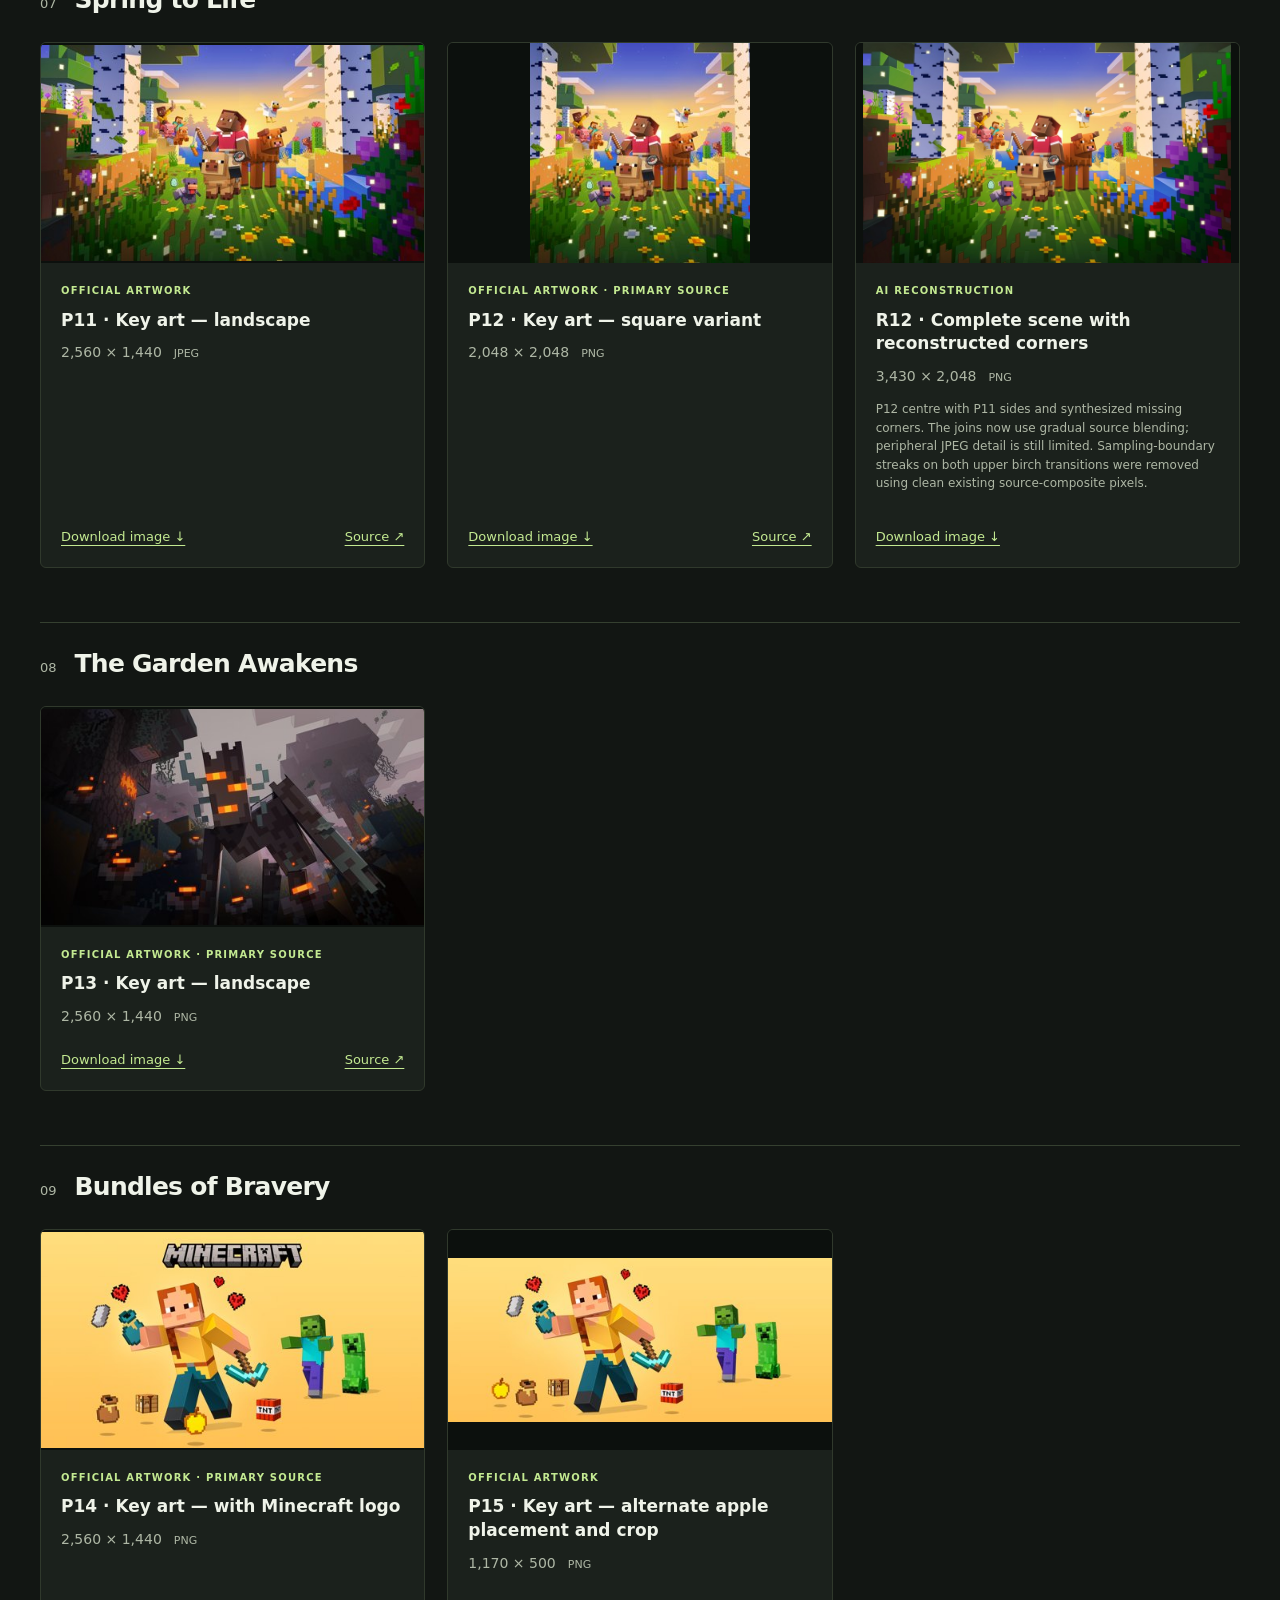
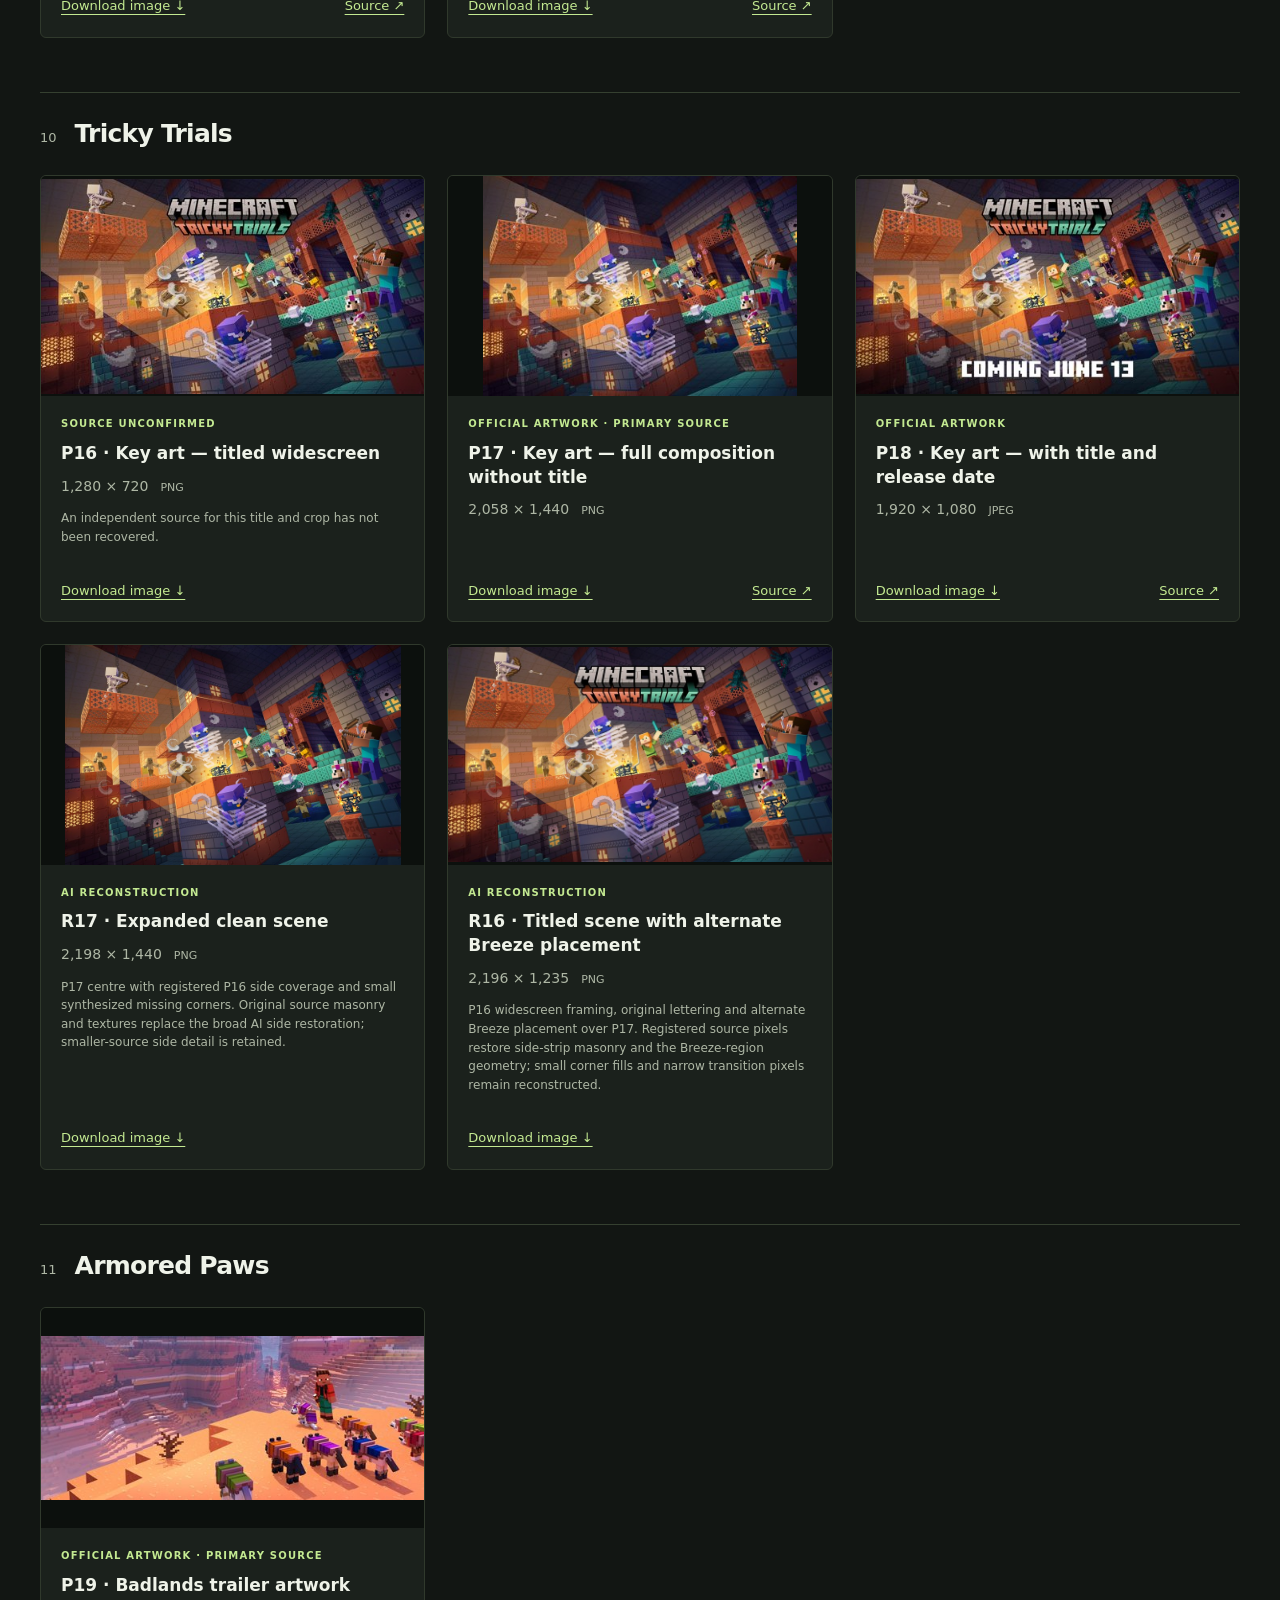
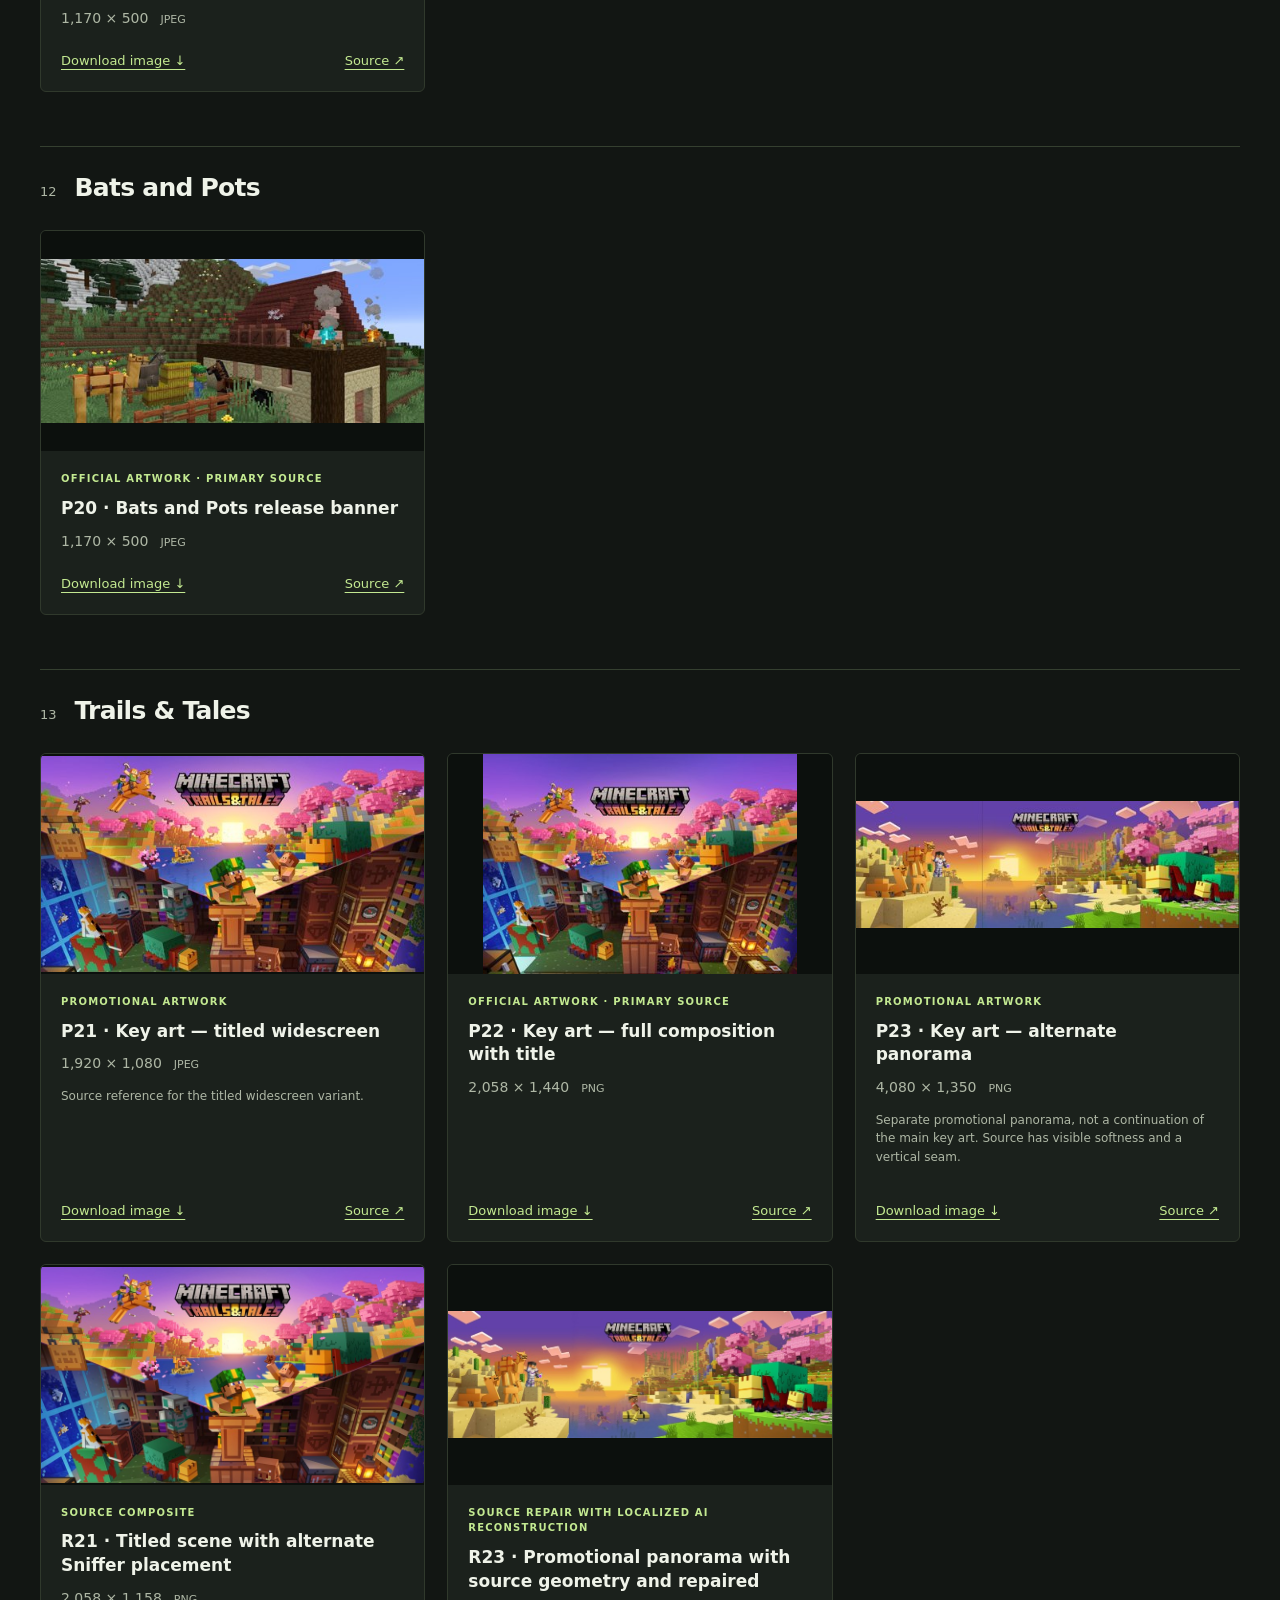
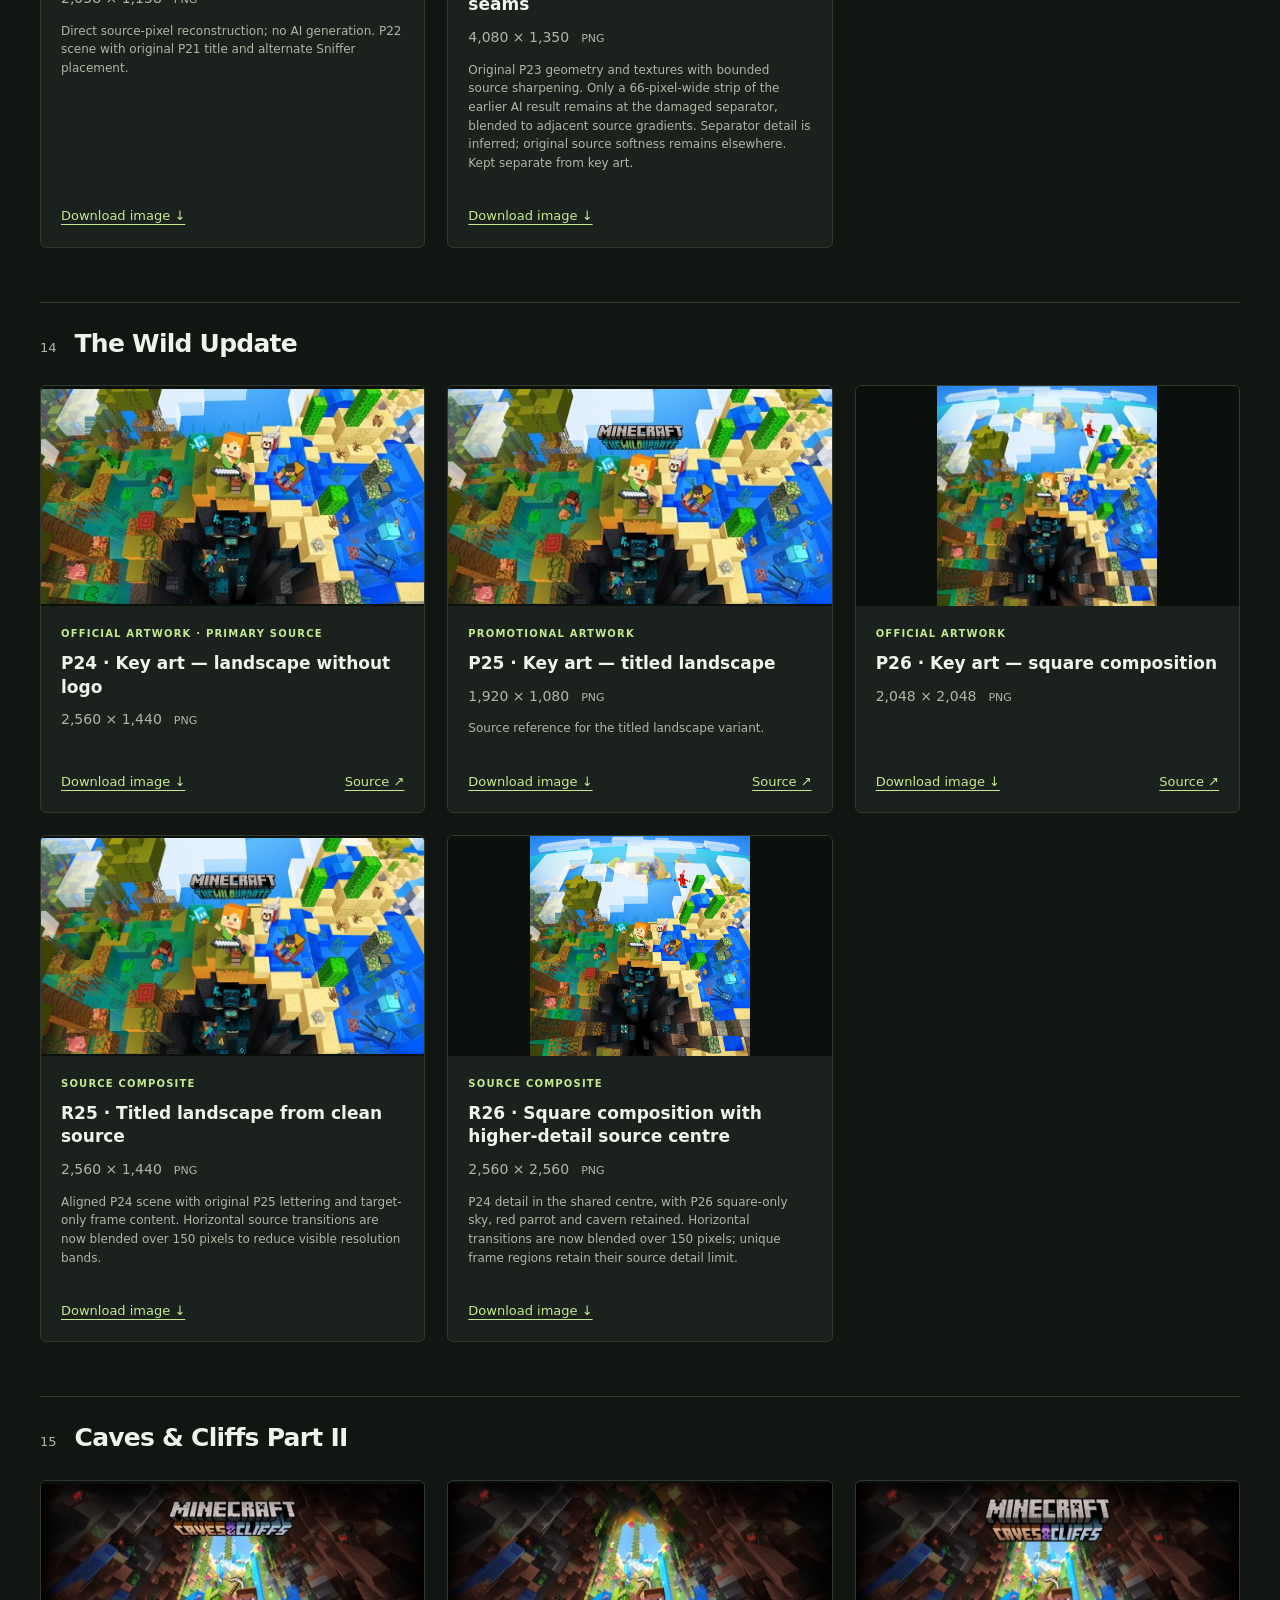
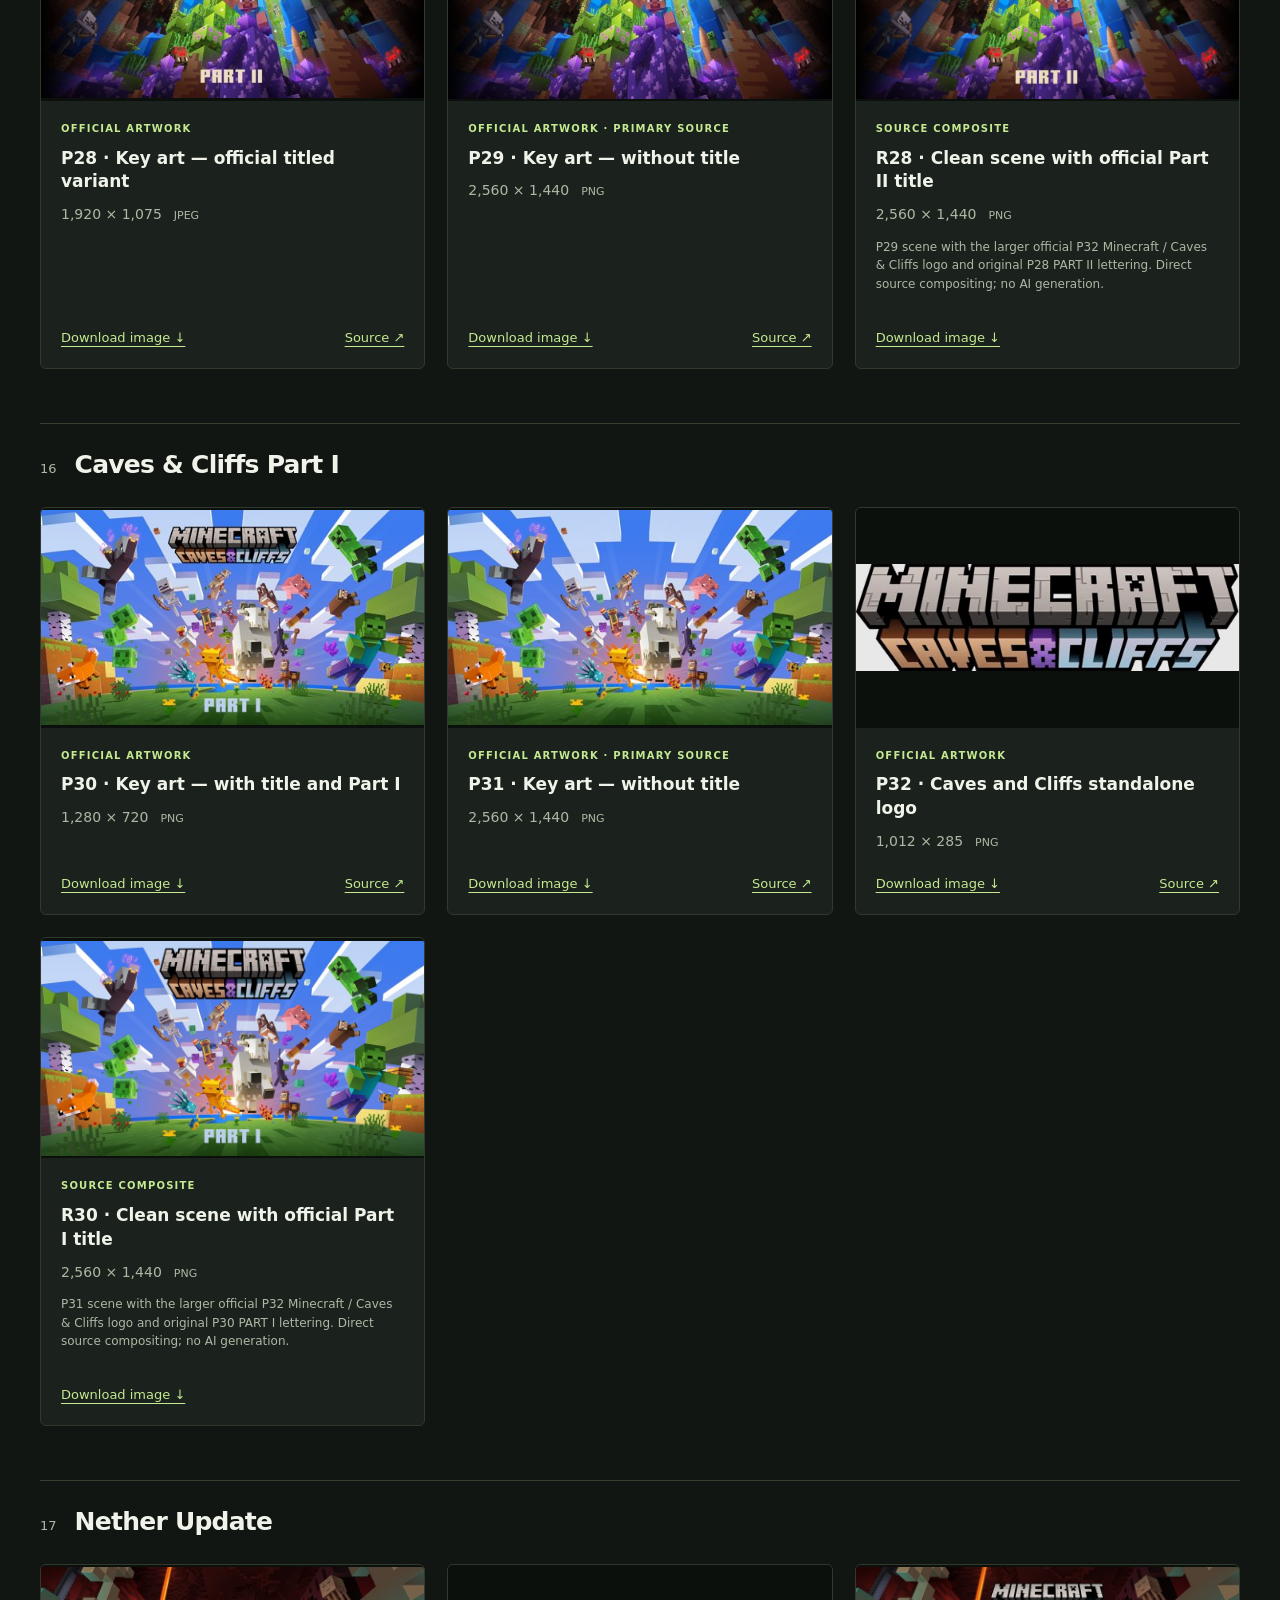
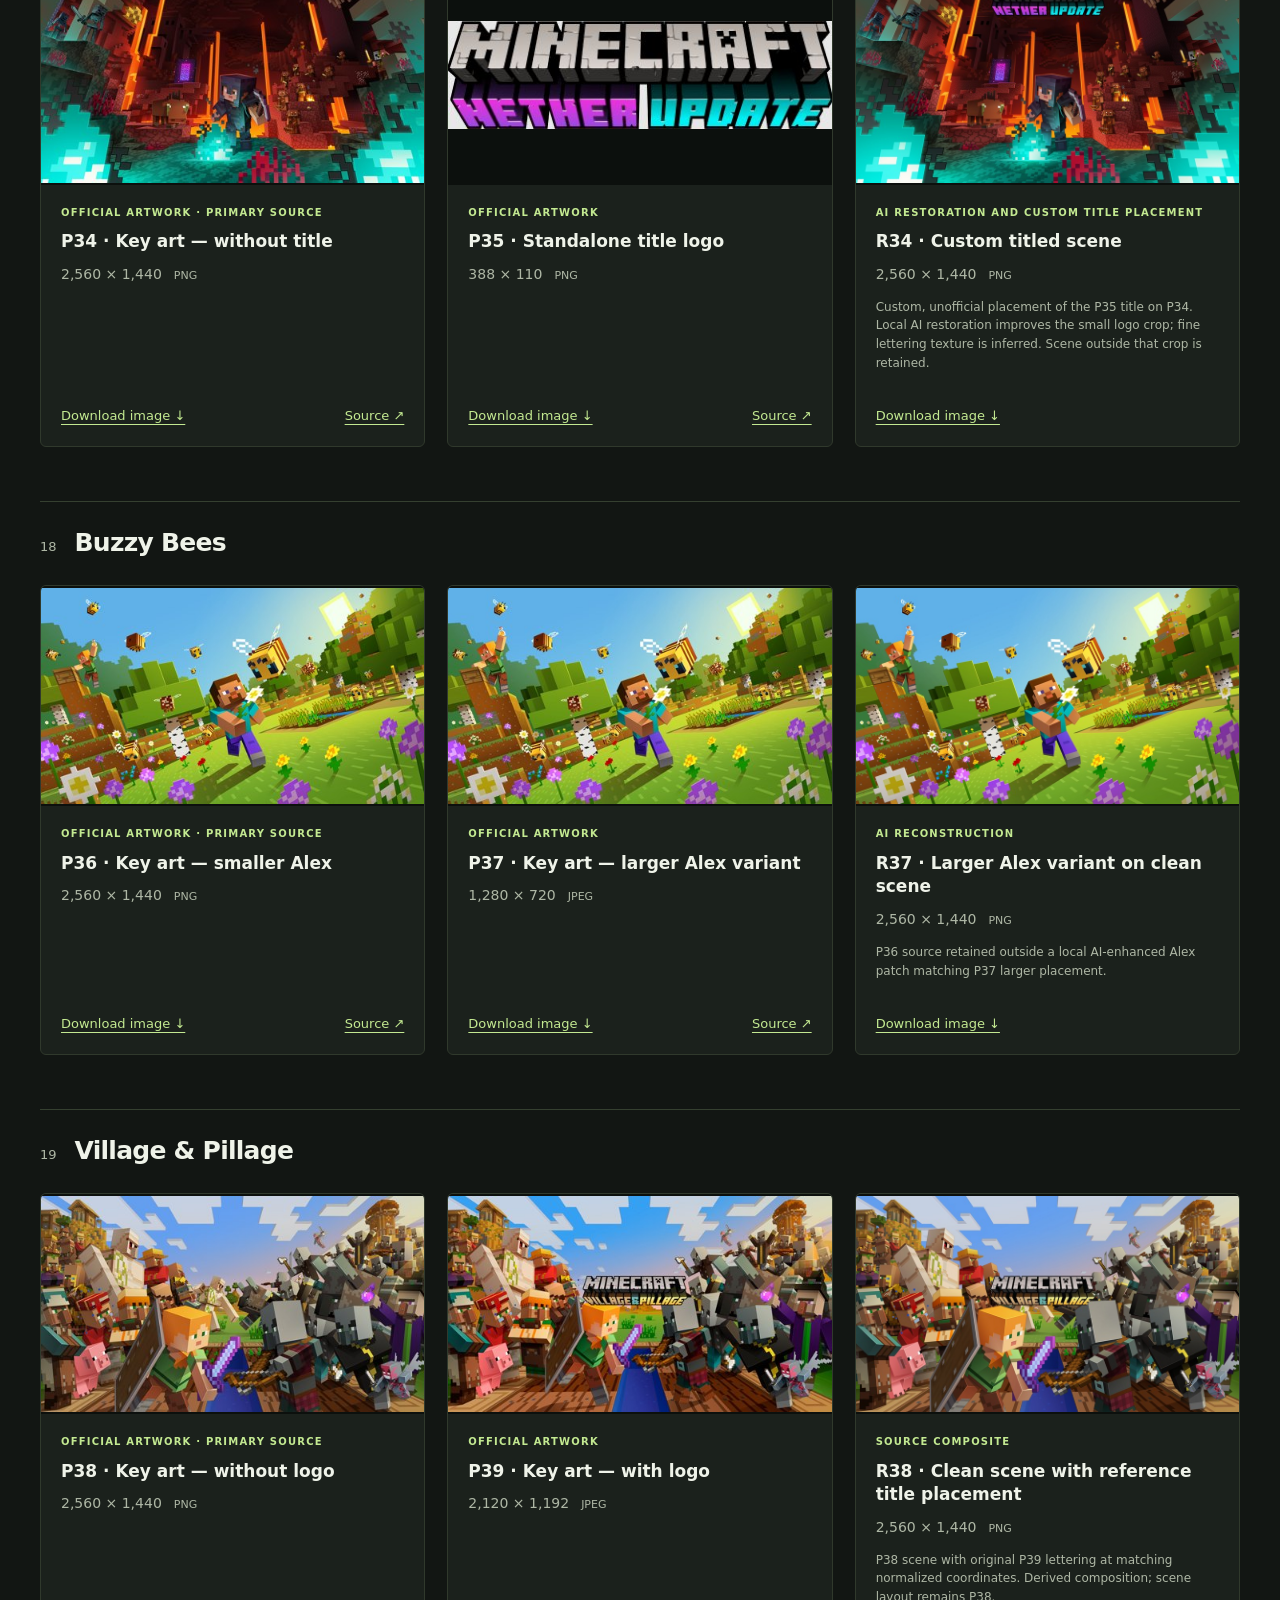
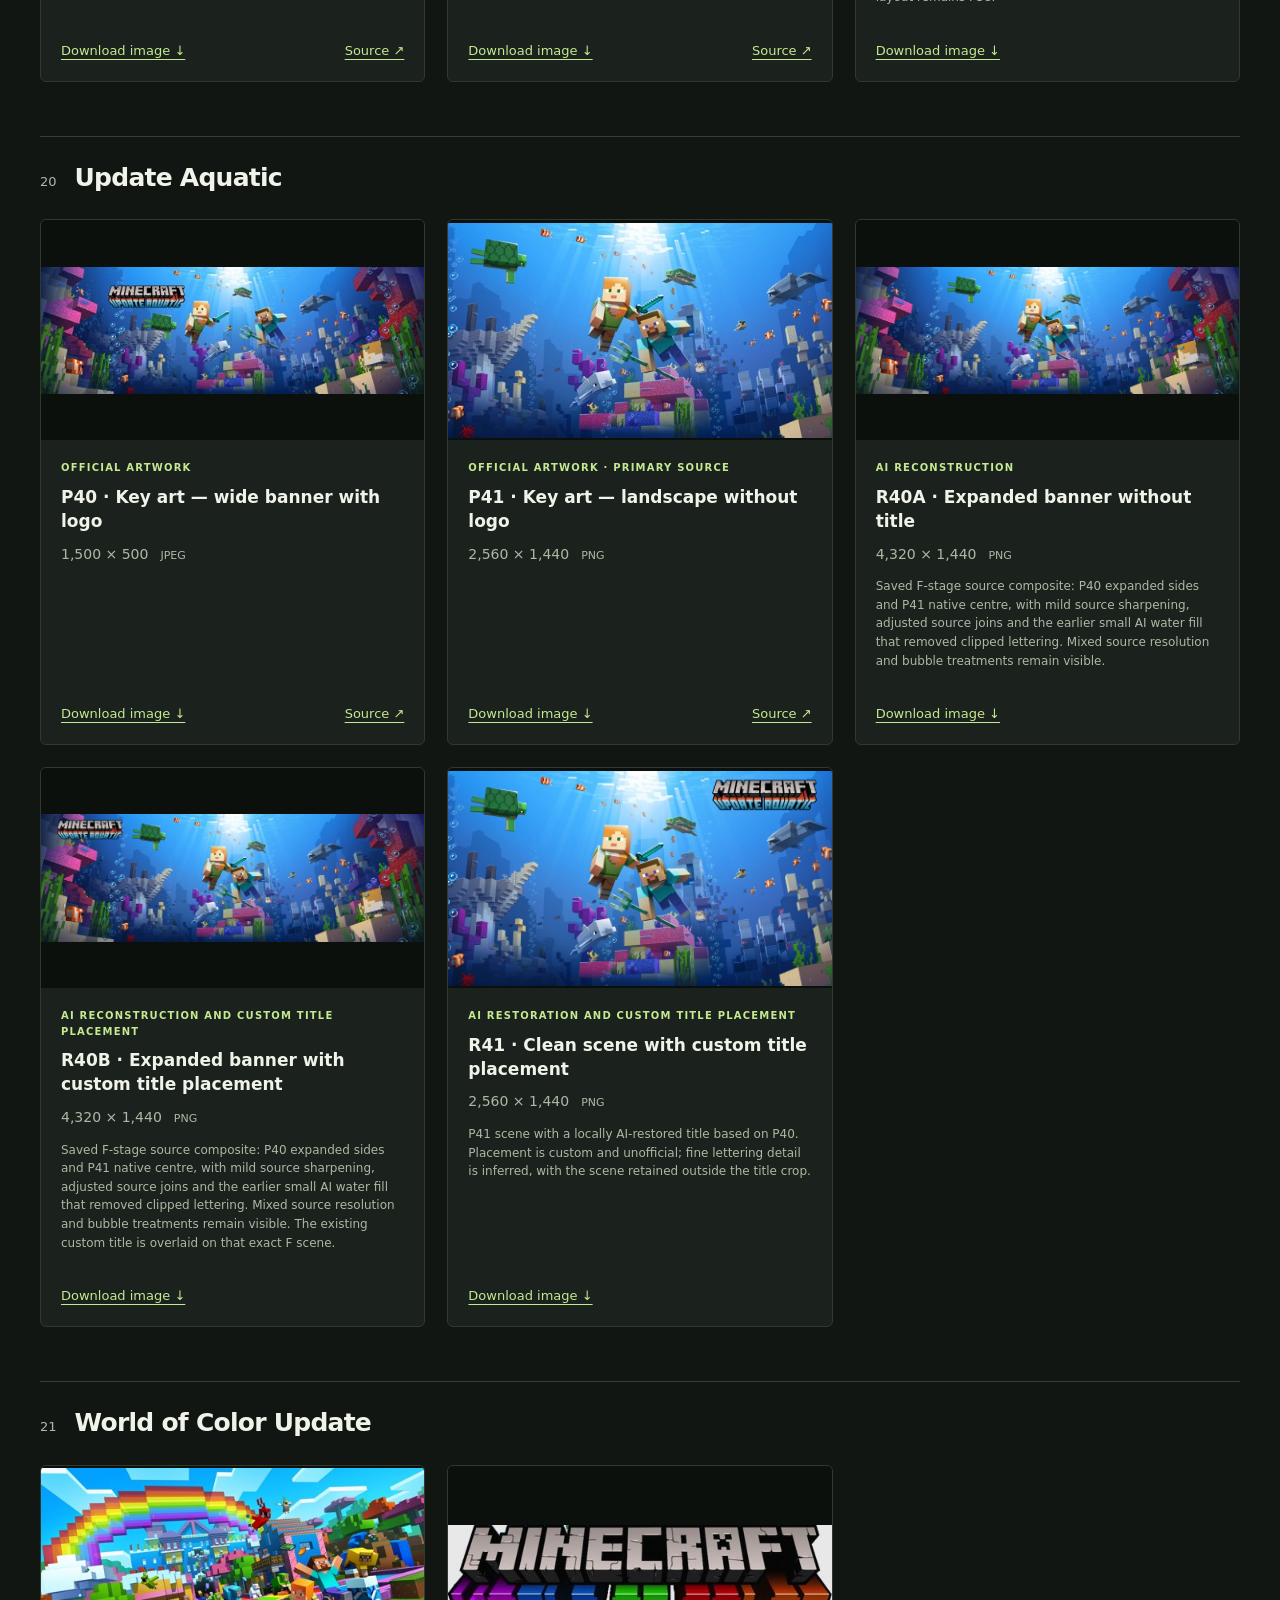
==== commit a7397a46: "Start quality branch from saved Aquatic F" ====
--- a/index.html
+++ b/index.html
@@ -262,11 +262,11 @@
 <a href="https://minecraft.wiki/w/File%3AUpdate_Aquatic.png" rel="noreferrer">Source ↗</a>
 </div></div></article>
 <article class="card" data-search="update aquatic r40a expanded banner without title ai reconstruction" data-type="AI reconstruction"><a class="image" href="artwork/20-update-aquatic/expanded-banner-no-title-4320x1440.png"><img loading="lazy" src=".catalogue/previews/R40A.jpg" alt="Update Aquatic: Expanded banner without title"></a><div class="info"><p class="tag">AI reconstruction</p><h3>R40A · Expanded banner without title</h3><p class="dimensions">4,320 × 1,440<span>PNG</span></p>
-<p class="note">P41 centre with expanded P40 outer reefs. Original registered coral, kelp and sand surfaces restore voxel geometry. The coherent AI-restored water/bubble field is retained around those solids; inferred water detail and smaller-source reef softness remain.</p>
+<p class="note">Saved F-stage source composite: P40 expanded sides and P41 native centre, with mild source sharpening, adjusted source joins and the earlier small AI water fill that removed clipped lettering. Mixed source resolution and bubble treatments remain visible.</p>
 <div class="links"><a href="artwork/20-update-aquatic/expanded-banner-no-title-4320x1440.png" download>Download image ↓</a>
 </div></div></article>
 <article class="card" data-search="update aquatic r40b expanded banner with custom title placement ai reconstruction and custom title placement" data-type="AI reconstruction and custom title placement"><a class="image" href="artwork/20-update-aquatic/expanded-banner-with-title-4320x1440.png"><img loading="lazy" src=".catalogue/previews/R40B.jpg" alt="Update Aquatic: Expanded banner with custom title placement"></a><div class="info"><p class="tag">AI reconstruction and custom title placement</p><h3>R40B · Expanded banner with custom title placement</h3><p class="dimensions">4,320 × 1,440<span>PNG</span></p>
-<p class="note">Same source-restored coral, kelp and sand geometry as R40A, with coherent AI-restored water/bubbles and the reviewed title matte retained. The title placement is custom and unofficial; water and fine logo details remain inferred.</p>
+<p class="note">Saved F-stage source composite: P40 expanded sides and P41 native centre, with mild source sharpening, adjusted source joins and the earlier small AI water fill that removed clipped lettering. Mixed source resolution and bubble treatments remain visible. The existing custom title is overlaid on that exact F scene.</p>
 <div class="links"><a href="artwork/20-update-aquatic/expanded-banner-with-title-4320x1440.png" download>Download image ↓</a>
 </div></div></article>
 <article class="card" data-search="update aquatic r41 clean scene with custom title placement ai restoration and custom title placement" data-type="AI restoration and custom title placement"><a class="image" href="artwork/20-update-aquatic/custom-titled-scene-2560x1440.png"><img loading="lazy" src=".catalogue/previews/R41.jpg" alt="Update Aquatic: Clean scene with custom title placement"></a><div class="info"><p class="tag">AI restoration and custom title placement</p><h3>R41 · Clean scene with custom title placement</h3><p class="dimensions">2,560 × 1,440<span>PNG</span></p>
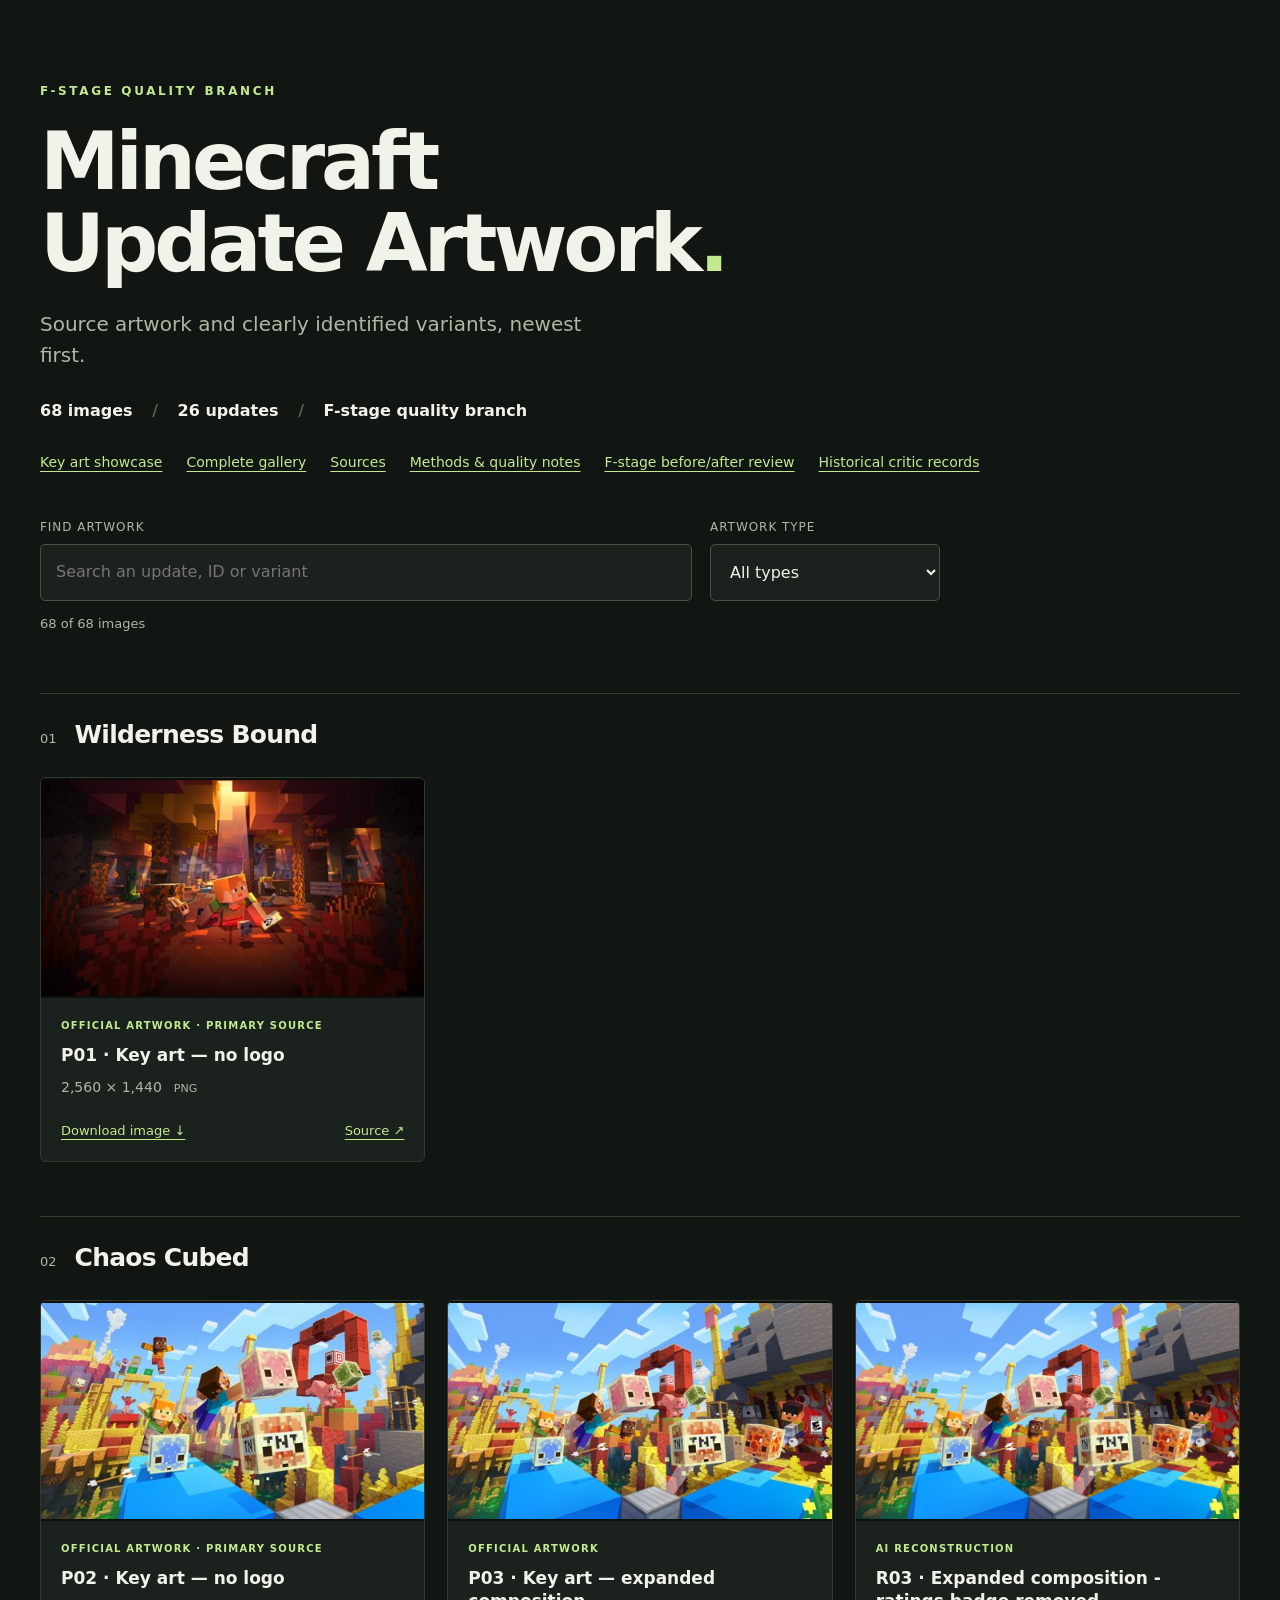
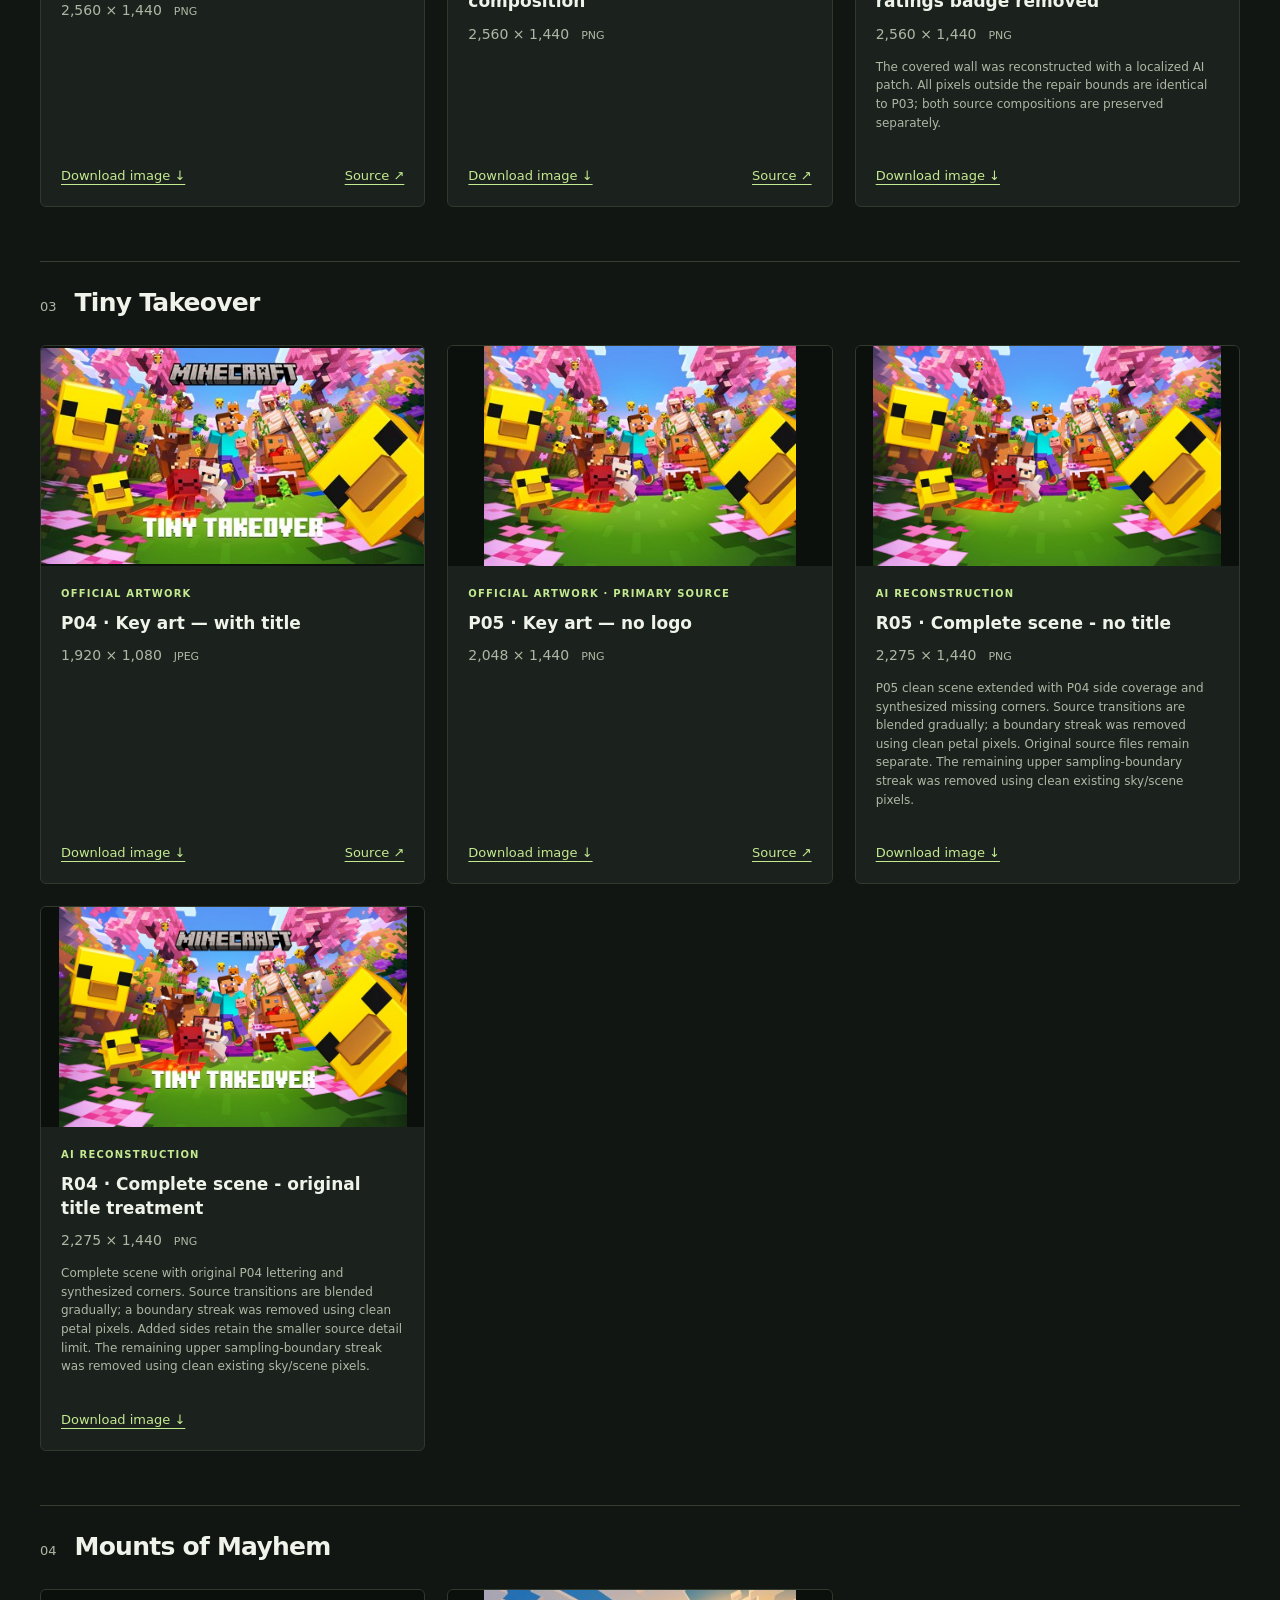
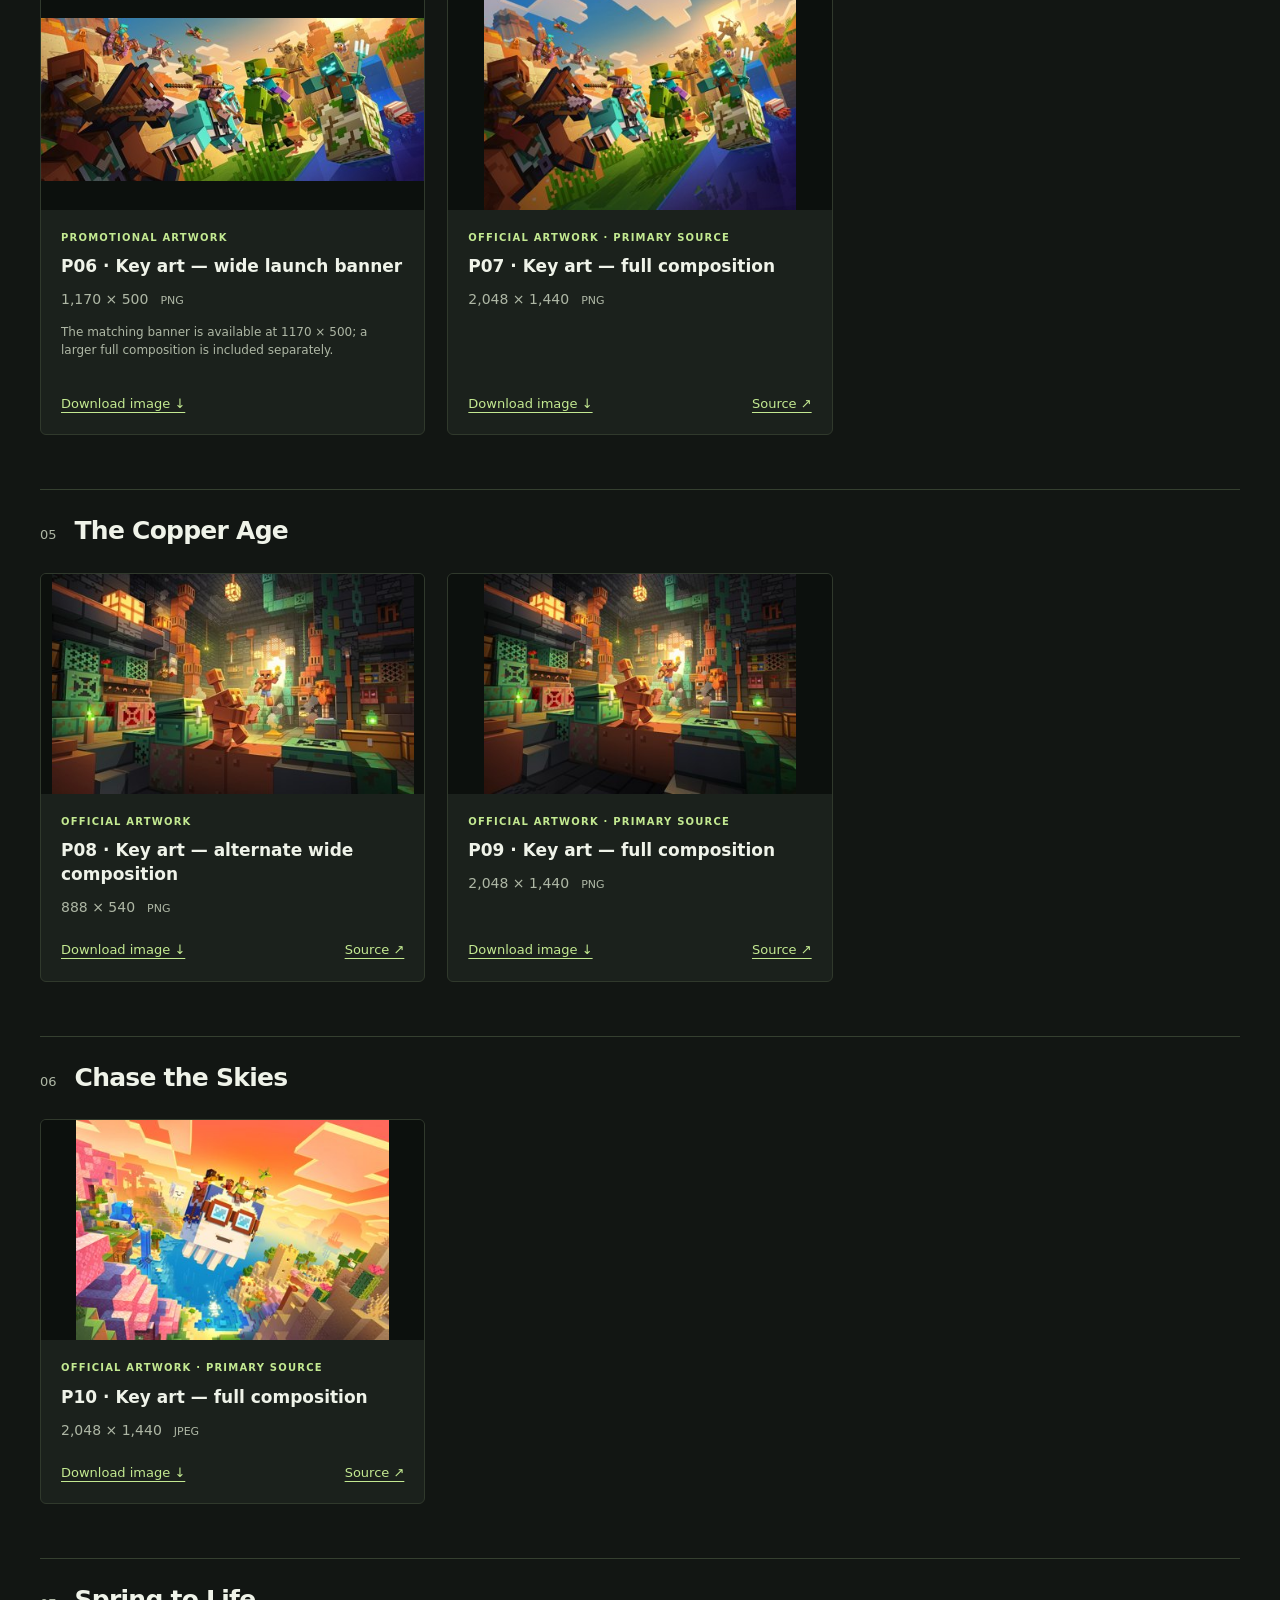
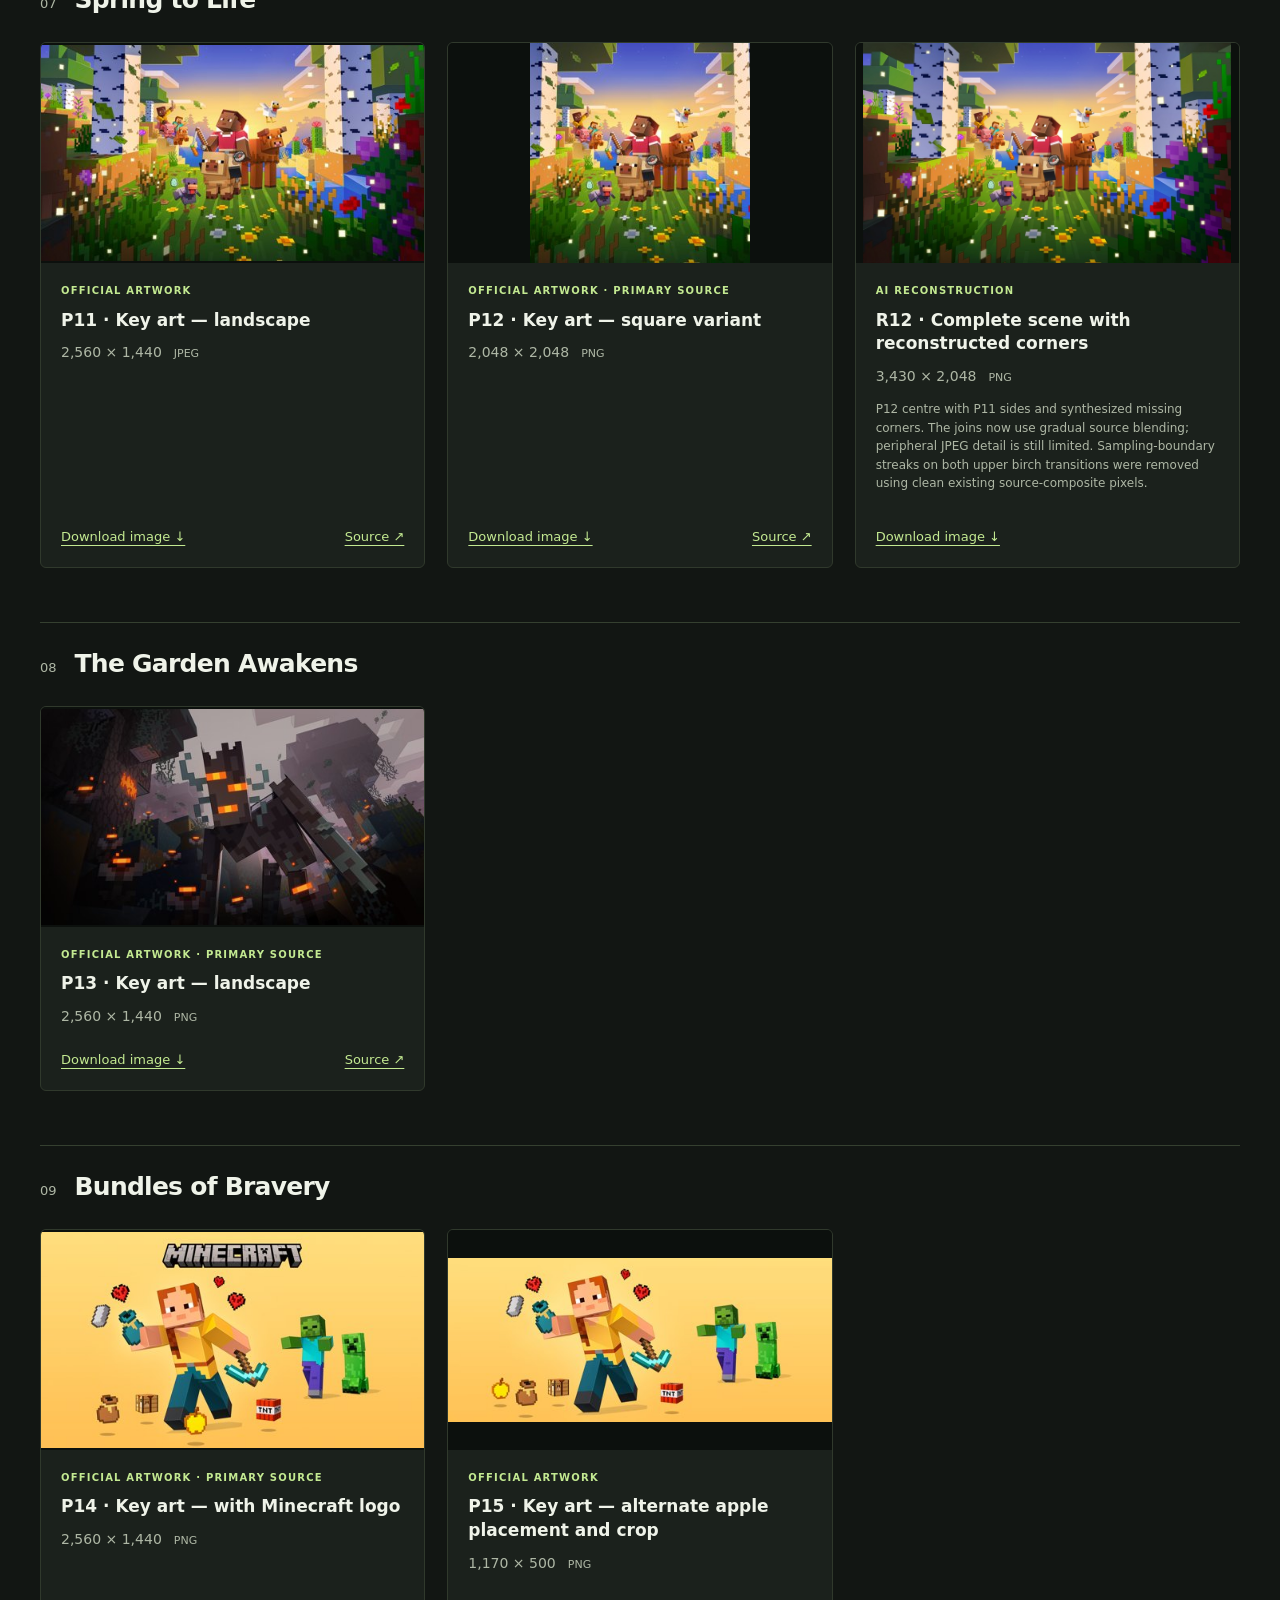
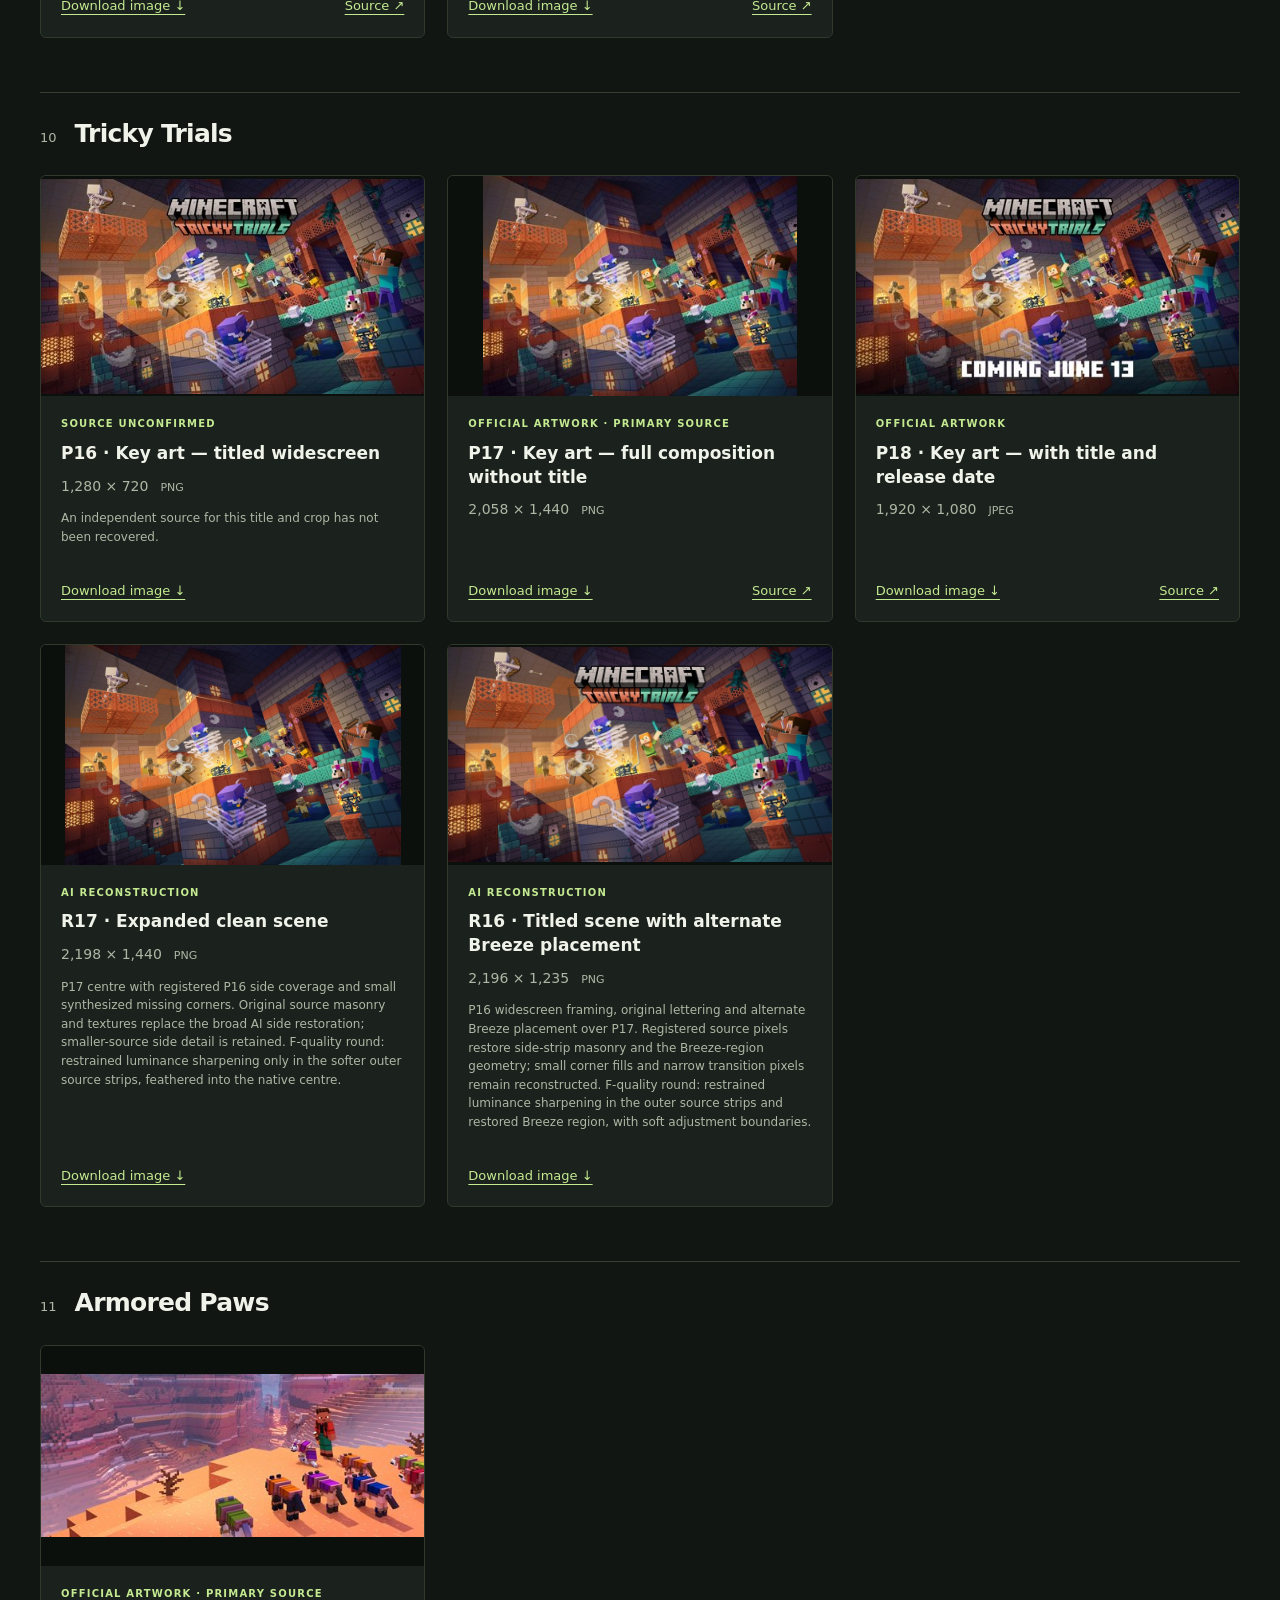
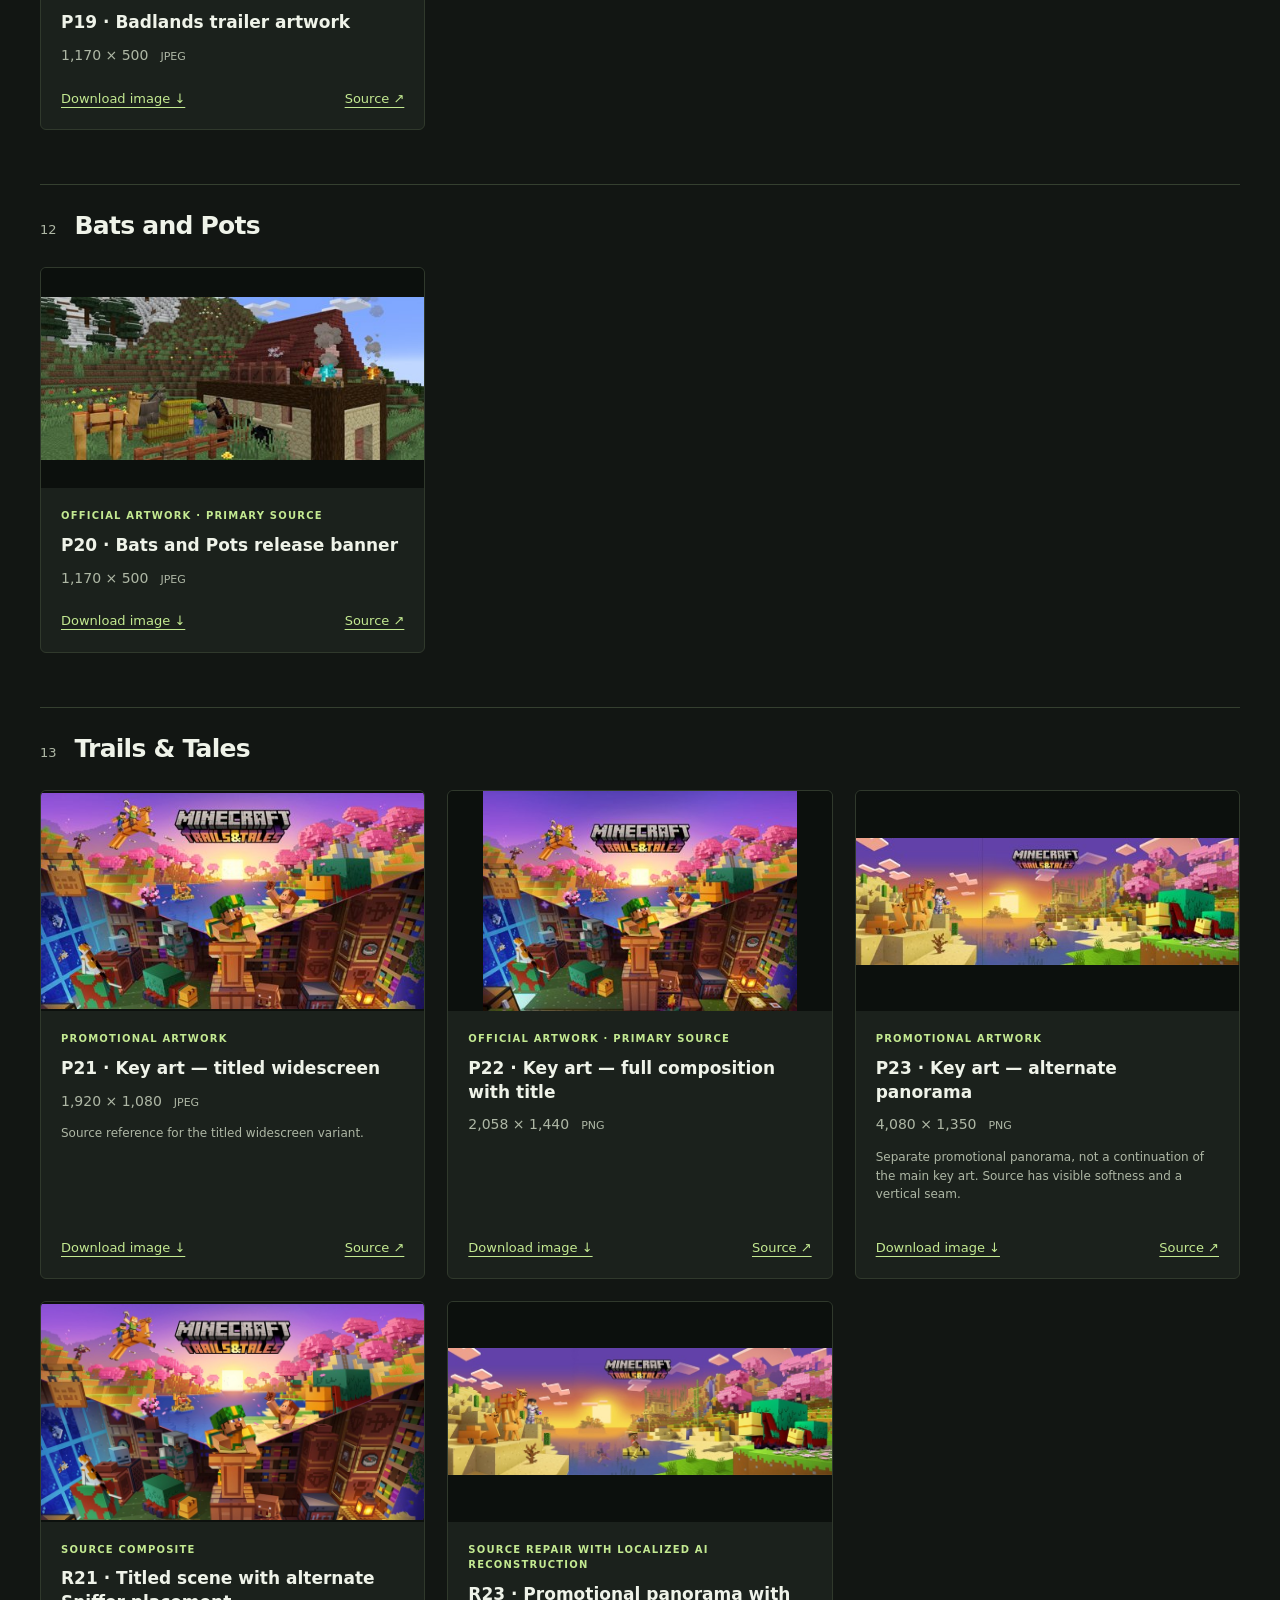
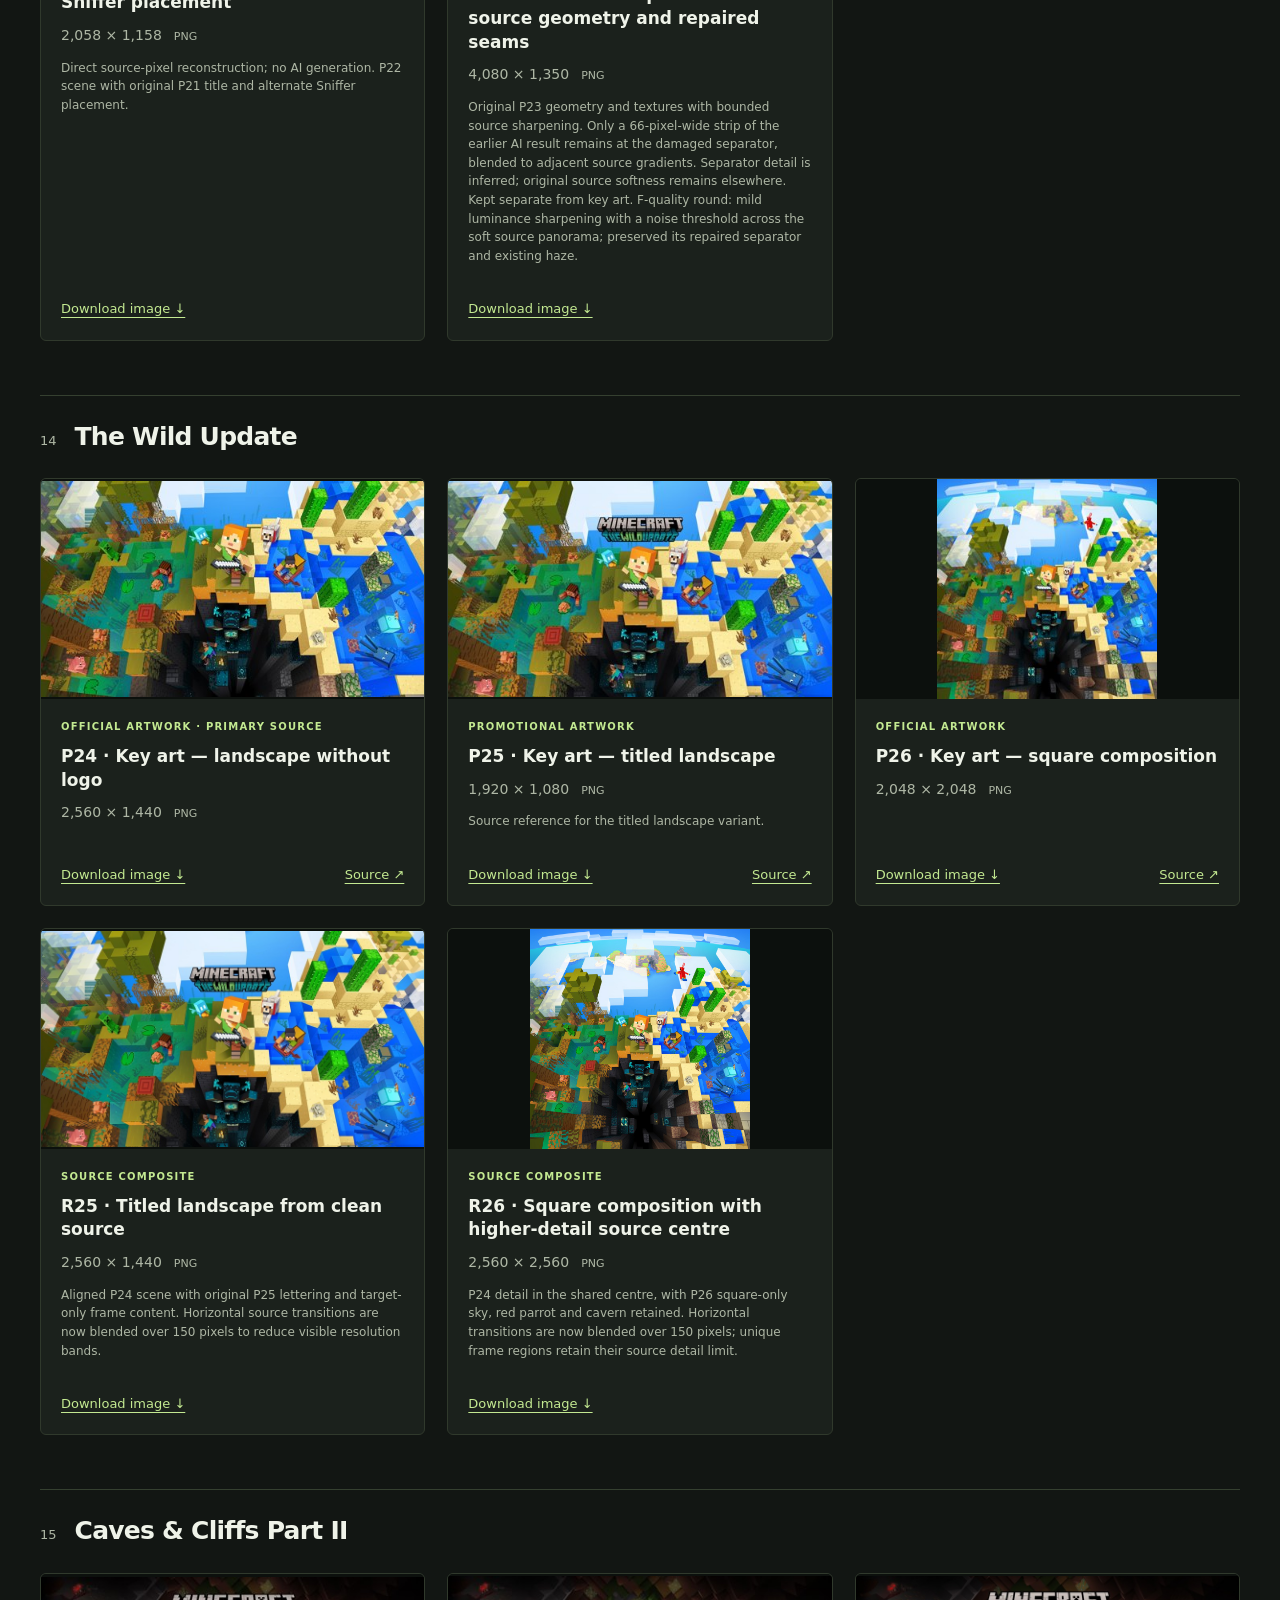
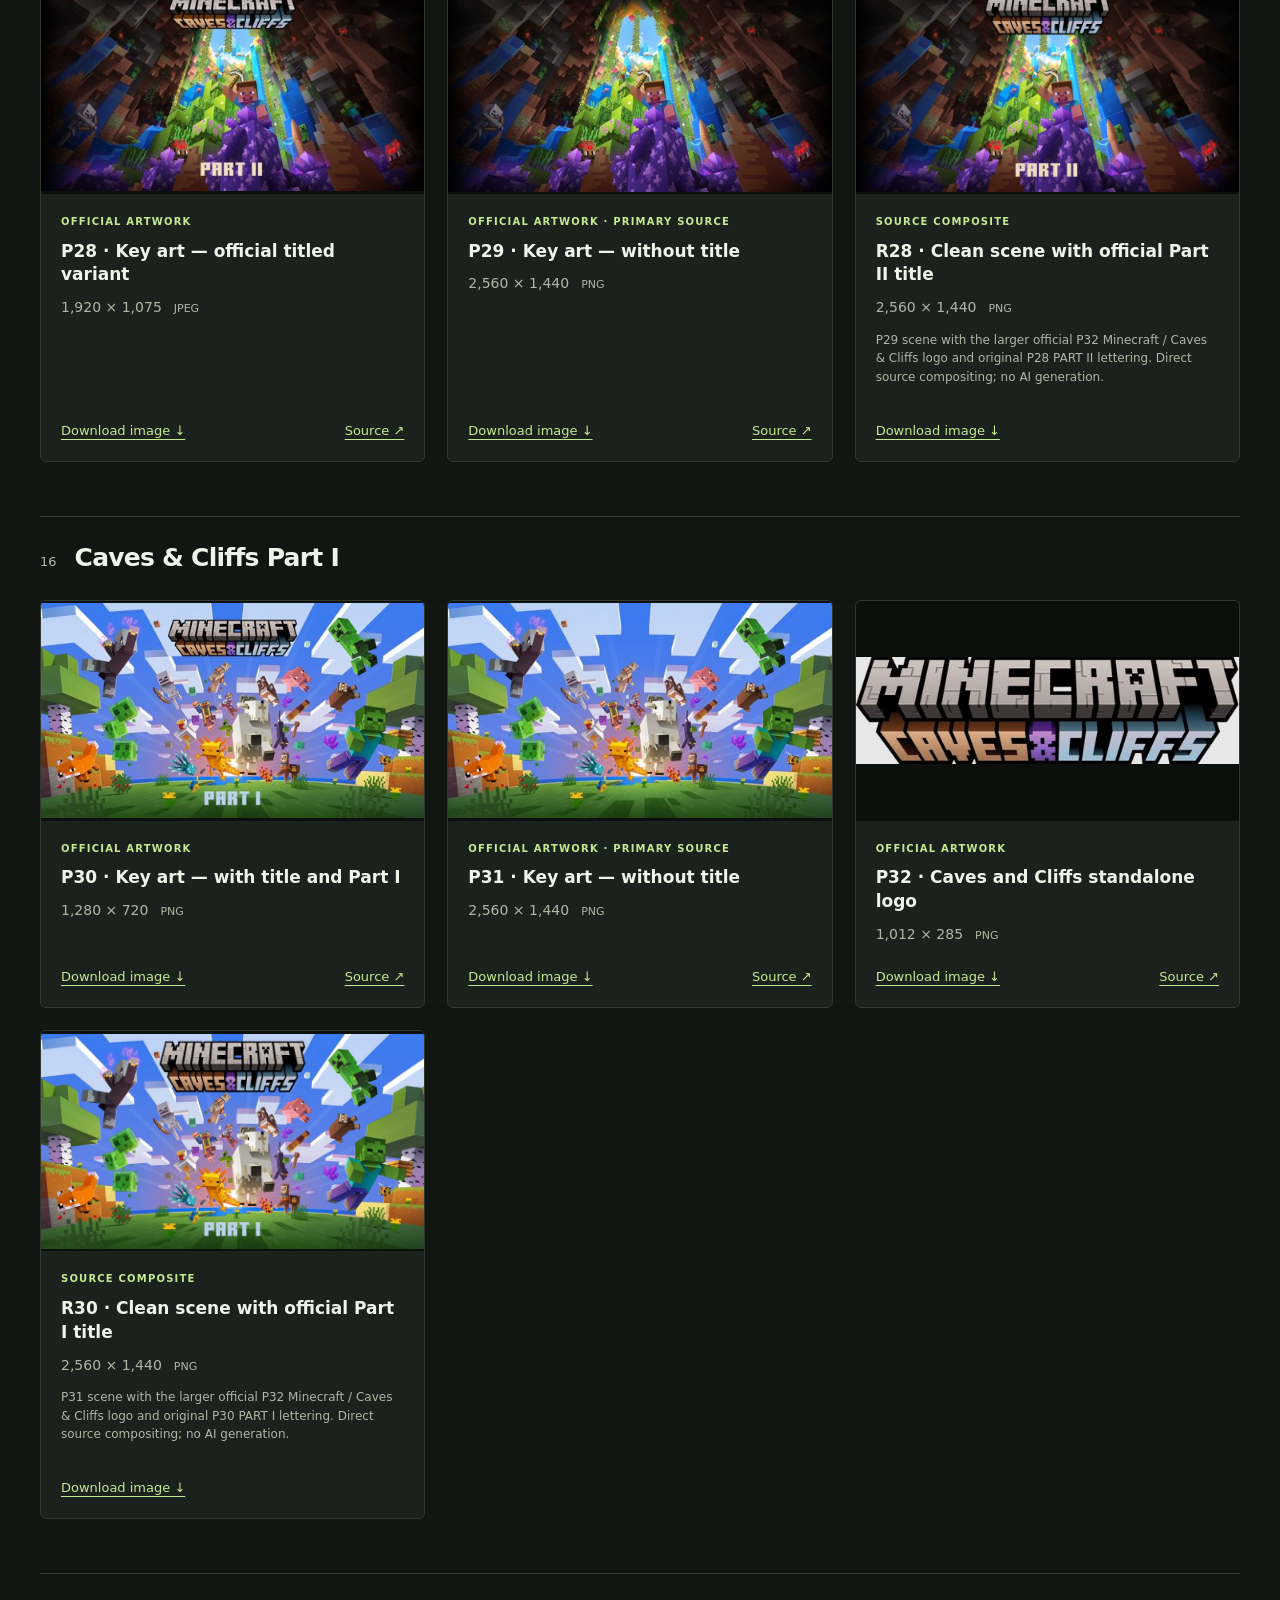
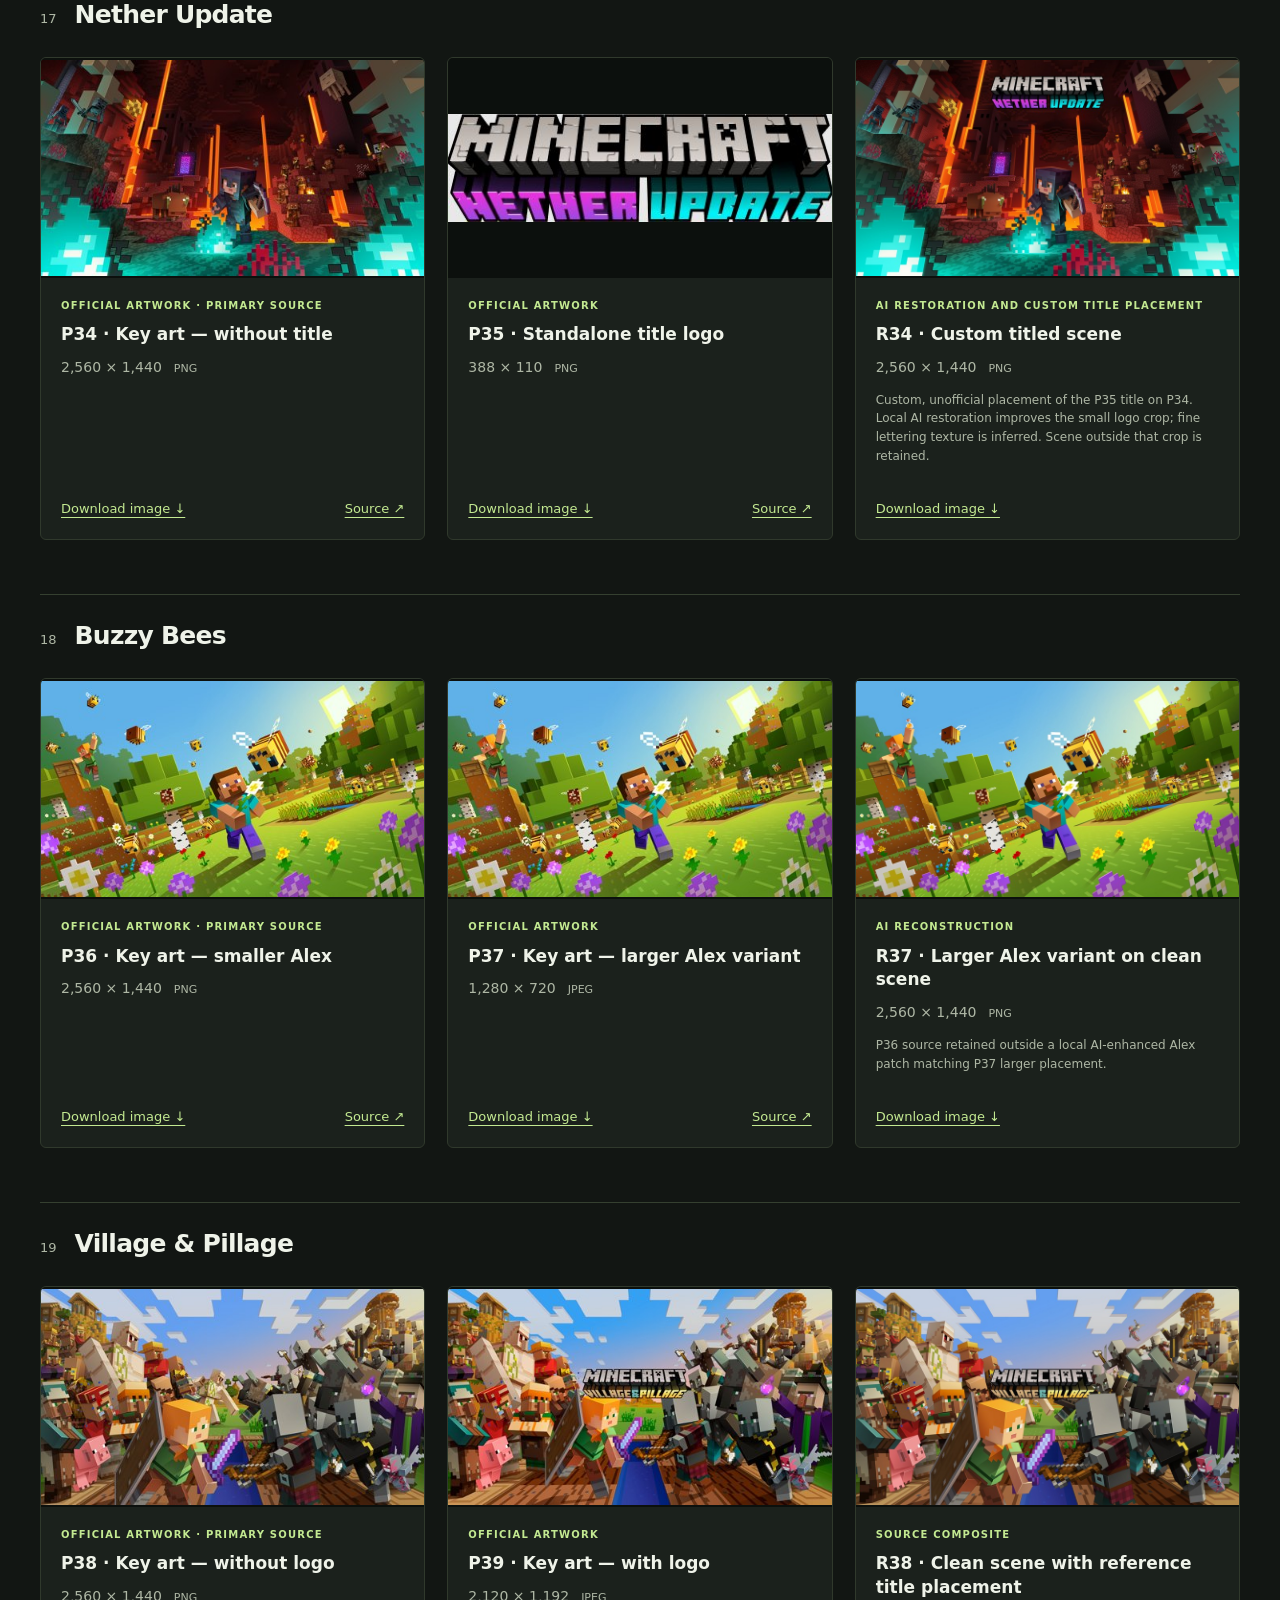
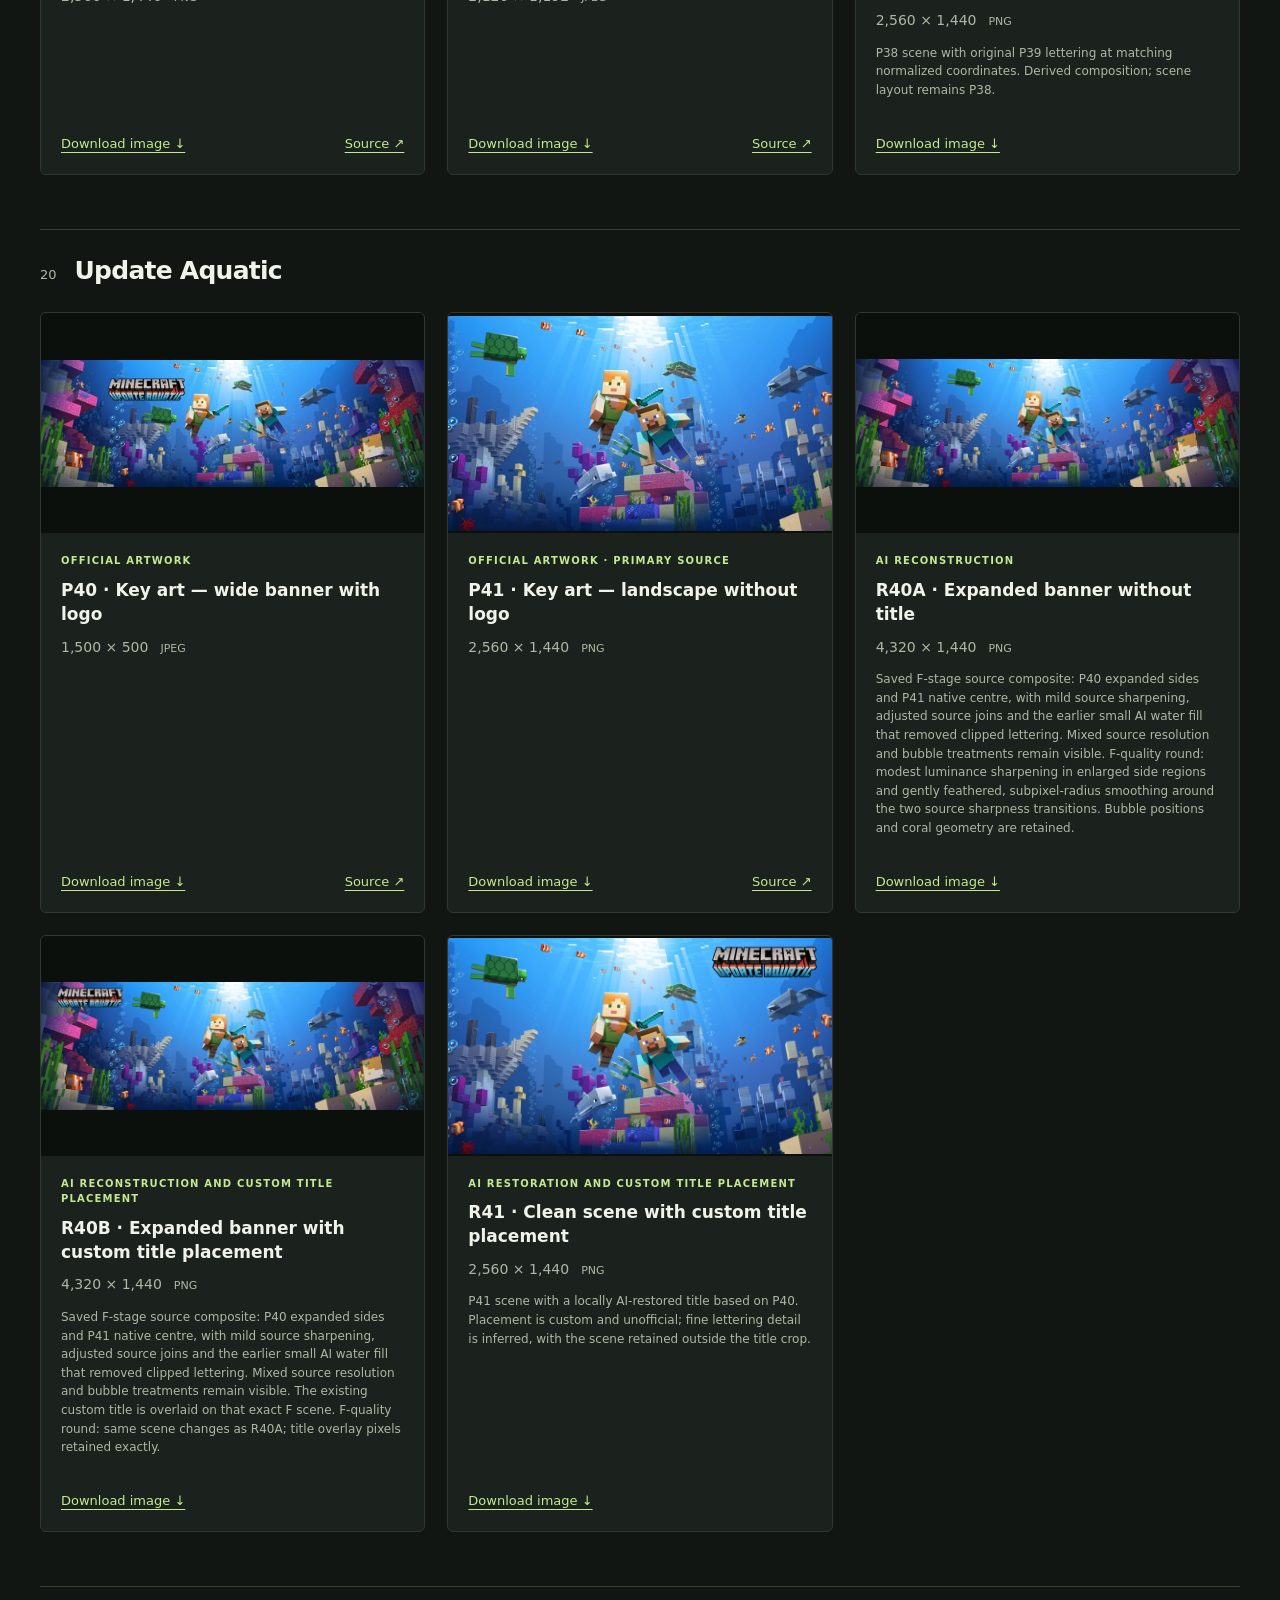
==== commit a328469c: "Refine F-stage source detail and add before-after review" ====
--- a/index.html
+++ b/index.html
@@ -1,7 +1,7 @@
 <!doctype html><html lang="en"><head><meta charset="utf-8"><meta name="viewport" content="width=device-width,initial-scale=1"><title>Minecraft Update Artwork</title><link rel="stylesheet" href=".catalogue/style.css"></head><body>
-<header><p class="eyebrow">THE UPDATE COLLECTION</p><h1>Minecraft<br>Update Artwork<span>.</span></h1><p class="intro">Source artwork and clearly identified variants, newest first.</p>
-<p class="stats">68 images <span>/</span> 26 updates <span>/</span> Reconstruction branch</p>
-<nav aria-label="Collection resources"><a href="showcase.html">Key art showcase</a><a href="index.html" aria-current="page">Complete gallery</a><a href="https://github.com/TQNL/minecraft-update-artwork/tree/ai-reconstruction/SOURCES.md">Sources</a><a href="https://github.com/TQNL/minecraft-update-artwork/tree/ai-reconstruction/reconstruction/RESULTS.md">Methods &amp; quality notes</a><a href="https://github.com/TQNL/minecraft-update-artwork/tree/ai-reconstruction/reconstruction/quality-review/README.md">Quality review &amp; scores</a></nav>
+<header><p class="eyebrow">F-STAGE QUALITY BRANCH</p><h1>Minecraft<br>Update Artwork<span>.</span></h1><p class="intro">Source artwork and clearly identified variants, newest first.</p>
+<p class="stats">68 images <span>/</span> 26 updates <span>/</span> F-stage quality branch</p>
+<nav aria-label="Collection resources"><a href="showcase.html">Key art showcase</a><a href="index.html" aria-current="page">Complete gallery</a><a href="https://github.com/TQNL/minecraft-update-artwork/tree/f-quality-review/SOURCES.md">Sources</a><a href="https://github.com/TQNL/minecraft-update-artwork/tree/f-quality-review/reconstruction/RESULTS.md">Methods &amp; quality notes</a><a href="review.html">F-stage before/after review</a><a href="https://github.com/TQNL/minecraft-update-artwork/tree/f-quality-review/reconstruction/quality-review/README.md">Historical critic records</a></nav>
 <div class="filters"><label for="search">Find artwork</label><input id="search" type="search" placeholder="Search an update, ID or variant"><label for="type">Artwork type</label><select id="type"><option value="">All types</option><option>Official artwork</option><option>AI reconstruction</option><option>Promotional artwork</option><option>Source unconfirmed</option><option>Source composite</option><option>Source repair with localized AI reconstruction</option><option>AI restoration and custom title placement</option><option>AI reconstruction and custom title placement</option><option>Fan art</option><option>Source resampling</option></select></div><p id="count" role="status" aria-live="polite"></p></header><main>
 <section class="update"><h2><span>01</span>Wilderness Bound</h2><div class="grid">
 <article class="card" data-search="wilderness bound p01 key art — no logo official artwork · primary source" data-type="Official artwork"><a class="image" href="artwork/01-wilderness-bound/key-art-no-logo-2560x1440.png"><img loading="lazy" src=".catalogue/previews/01.jpg" alt="Wilderness Bound: Key art — no logo"></a><div class="info"><p class="tag">Official artwork · Primary source</p><h3>P01 · Key art — no logo</h3><p class="dimensions">2,560 × 1,440<span>PNG</span></p>
@@ -111,11 +111,11 @@
 <a href="https://minecraft.wiki/w/File%3ATricky_Trials_Key_Art_With_Release_Date.jpg" rel="noreferrer">Source ↗</a>
 </div></div></article>
 <article class="card" data-search="tricky trials r17 expanded clean scene ai reconstruction" data-type="AI reconstruction"><a class="image" href="artwork/10-tricky-trials/expanded-clean-scene-2198x1440.png"><img loading="lazy" src=".catalogue/previews/R17.jpg" alt="Tricky Trials: Expanded clean scene"></a><div class="info"><p class="tag">AI reconstruction</p><h3>R17 · Expanded clean scene</h3><p class="dimensions">2,198 × 1,440<span>PNG</span></p>
-<p class="note">P17 centre with registered P16 side coverage and small synthesized missing corners. Original source masonry and textures replace the broad AI side restoration; smaller-source side detail is retained.</p>
+<p class="note">P17 centre with registered P16 side coverage and small synthesized missing corners. Original source masonry and textures replace the broad AI side restoration; smaller-source side detail is retained. F-quality round: restrained luminance sharpening only in the softer outer source strips, feathered into the native centre.</p>
 <div class="links"><a href="artwork/10-tricky-trials/expanded-clean-scene-2198x1440.png" download>Download image ↓</a>
 </div></div></article>
 <article class="card" data-search="tricky trials r16 titled scene with alternate breeze placement ai reconstruction" data-type="AI reconstruction"><a class="image" href="artwork/10-tricky-trials/titled-breeze-variant-2196x1235.png"><img loading="lazy" src=".catalogue/previews/R16.jpg" alt="Tricky Trials: Titled scene with alternate Breeze placement"></a><div class="info"><p class="tag">AI reconstruction</p><h3>R16 · Titled scene with alternate Breeze placement</h3><p class="dimensions">2,196 × 1,235<span>PNG</span></p>
-<p class="note">P16 widescreen framing, original lettering and alternate Breeze placement over P17. Registered source pixels restore side-strip masonry and the Breeze-region geometry; small corner fills and narrow transition pixels remain reconstructed.</p>
+<p class="note">P16 widescreen framing, original lettering and alternate Breeze placement over P17. Registered source pixels restore side-strip masonry and the Breeze-region geometry; small corner fills and narrow transition pixels remain reconstructed. F-quality round: restrained luminance sharpening in the outer source strips and restored Breeze region, with soft adjustment boundaries.</p>
 <div class="links"><a href="artwork/10-tricky-trials/titled-breeze-variant-2196x1235.png" download>Download image ↓</a>
 </div></div></article>
 </div></section>
@@ -151,7 +151,7 @@
 <div class="links"><a href="artwork/13-trails-tales/titled-alternate-sniffer-2058x1158.png" download>Download image ↓</a>
 </div></div></article>
 <article class="card" data-search="trails &amp; tales r23 promotional panorama with source geometry and repaired seams source repair with localized ai reconstruction" data-type="Source repair with localized AI reconstruction"><a class="image" href="artwork/13-trails-tales/promotional-panorama-seams-repaired-4080x1350.png"><img loading="lazy" src=".catalogue/previews/R23.jpg" alt="Trails &amp; Tales: Promotional panorama with source geometry and repaired seams"></a><div class="info"><p class="tag">Source repair with localized AI reconstruction</p><h3>R23 · Promotional panorama with source geometry and repaired seams</h3><p class="dimensions">4,080 × 1,350<span>PNG</span></p>
-<p class="note">Original P23 geometry and textures with bounded source sharpening. Only a 66-pixel-wide strip of the earlier AI result remains at the damaged separator, blended to adjacent source gradients. Separator detail is inferred; original source softness remains elsewhere. Kept separate from key art.</p>
+<p class="note">Original P23 geometry and textures with bounded source sharpening. Only a 66-pixel-wide strip of the earlier AI result remains at the damaged separator, blended to adjacent source gradients. Separator detail is inferred; original source softness remains elsewhere. Kept separate from key art. F-quality round: mild luminance sharpening with a noise threshold across the soft source panorama; preserved its repaired separator and existing haze.</p>
 <div class="links"><a href="artwork/13-trails-tales/promotional-panorama-seams-repaired-4080x1350.png" download>Download image ↓</a>
 </div></div></article>
 </div></section>
@@ -262,11 +262,11 @@
 <a href="https://minecraft.wiki/w/File%3AUpdate_Aquatic.png" rel="noreferrer">Source ↗</a>
 </div></div></article>
 <article class="card" data-search="update aquatic r40a expanded banner without title ai reconstruction" data-type="AI reconstruction"><a class="image" href="artwork/20-update-aquatic/expanded-banner-no-title-4320x1440.png"><img loading="lazy" src=".catalogue/previews/R40A.jpg" alt="Update Aquatic: Expanded banner without title"></a><div class="info"><p class="tag">AI reconstruction</p><h3>R40A · Expanded banner without title</h3><p class="dimensions">4,320 × 1,440<span>PNG</span></p>
-<p class="note">Saved F-stage source composite: P40 expanded sides and P41 native centre, with mild source sharpening, adjusted source joins and the earlier small AI water fill that removed clipped lettering. Mixed source resolution and bubble treatments remain visible.</p>
+<p class="note">Saved F-stage source composite: P40 expanded sides and P41 native centre, with mild source sharpening, adjusted source joins and the earlier small AI water fill that removed clipped lettering. Mixed source resolution and bubble treatments remain visible. F-quality round: modest luminance sharpening in enlarged side regions and gently feathered, subpixel-radius smoothing around the two source sharpness transitions. Bubble positions and coral geometry are retained.</p>
 <div class="links"><a href="artwork/20-update-aquatic/expanded-banner-no-title-4320x1440.png" download>Download image ↓</a>
 </div></div></article>
 <article class="card" data-search="update aquatic r40b expanded banner with custom title placement ai reconstruction and custom title placement" data-type="AI reconstruction and custom title placement"><a class="image" href="artwork/20-update-aquatic/expanded-banner-with-title-4320x1440.png"><img loading="lazy" src=".catalogue/previews/R40B.jpg" alt="Update Aquatic: Expanded banner with custom title placement"></a><div class="info"><p class="tag">AI reconstruction and custom title placement</p><h3>R40B · Expanded banner with custom title placement</h3><p class="dimensions">4,320 × 1,440<span>PNG</span></p>
-<p class="note">Saved F-stage source composite: P40 expanded sides and P41 native centre, with mild source sharpening, adjusted source joins and the earlier small AI water fill that removed clipped lettering. Mixed source resolution and bubble treatments remain visible. The existing custom title is overlaid on that exact F scene.</p>
+<p class="note">Saved F-stage source composite: P40 expanded sides and P41 native centre, with mild source sharpening, adjusted source joins and the earlier small AI water fill that removed clipped lettering. Mixed source resolution and bubble treatments remain visible. The existing custom title is overlaid on that exact F scene. F-quality round: same scene changes as R40A; title overlay pixels retained exactly.</p>
 <div class="links"><a href="artwork/20-update-aquatic/expanded-banner-with-title-4320x1440.png" download>Download image ↓</a>
 </div></div></article>
 <article class="card" data-search="update aquatic r41 clean scene with custom title placement ai restoration and custom title placement" data-type="AI restoration and custom title placement"><a class="image" href="artwork/20-update-aquatic/custom-titled-scene-2560x1440.png"><img loading="lazy" src=".catalogue/previews/R41.jpg" alt="Update Aquatic: Clean scene with custom title placement"></a><div class="info"><p class="tag">AI restoration and custom title placement</p><h3>R41 · Clean scene with custom title placement</h3><p class="dimensions">2,560 × 1,440<span>PNG</span></p>
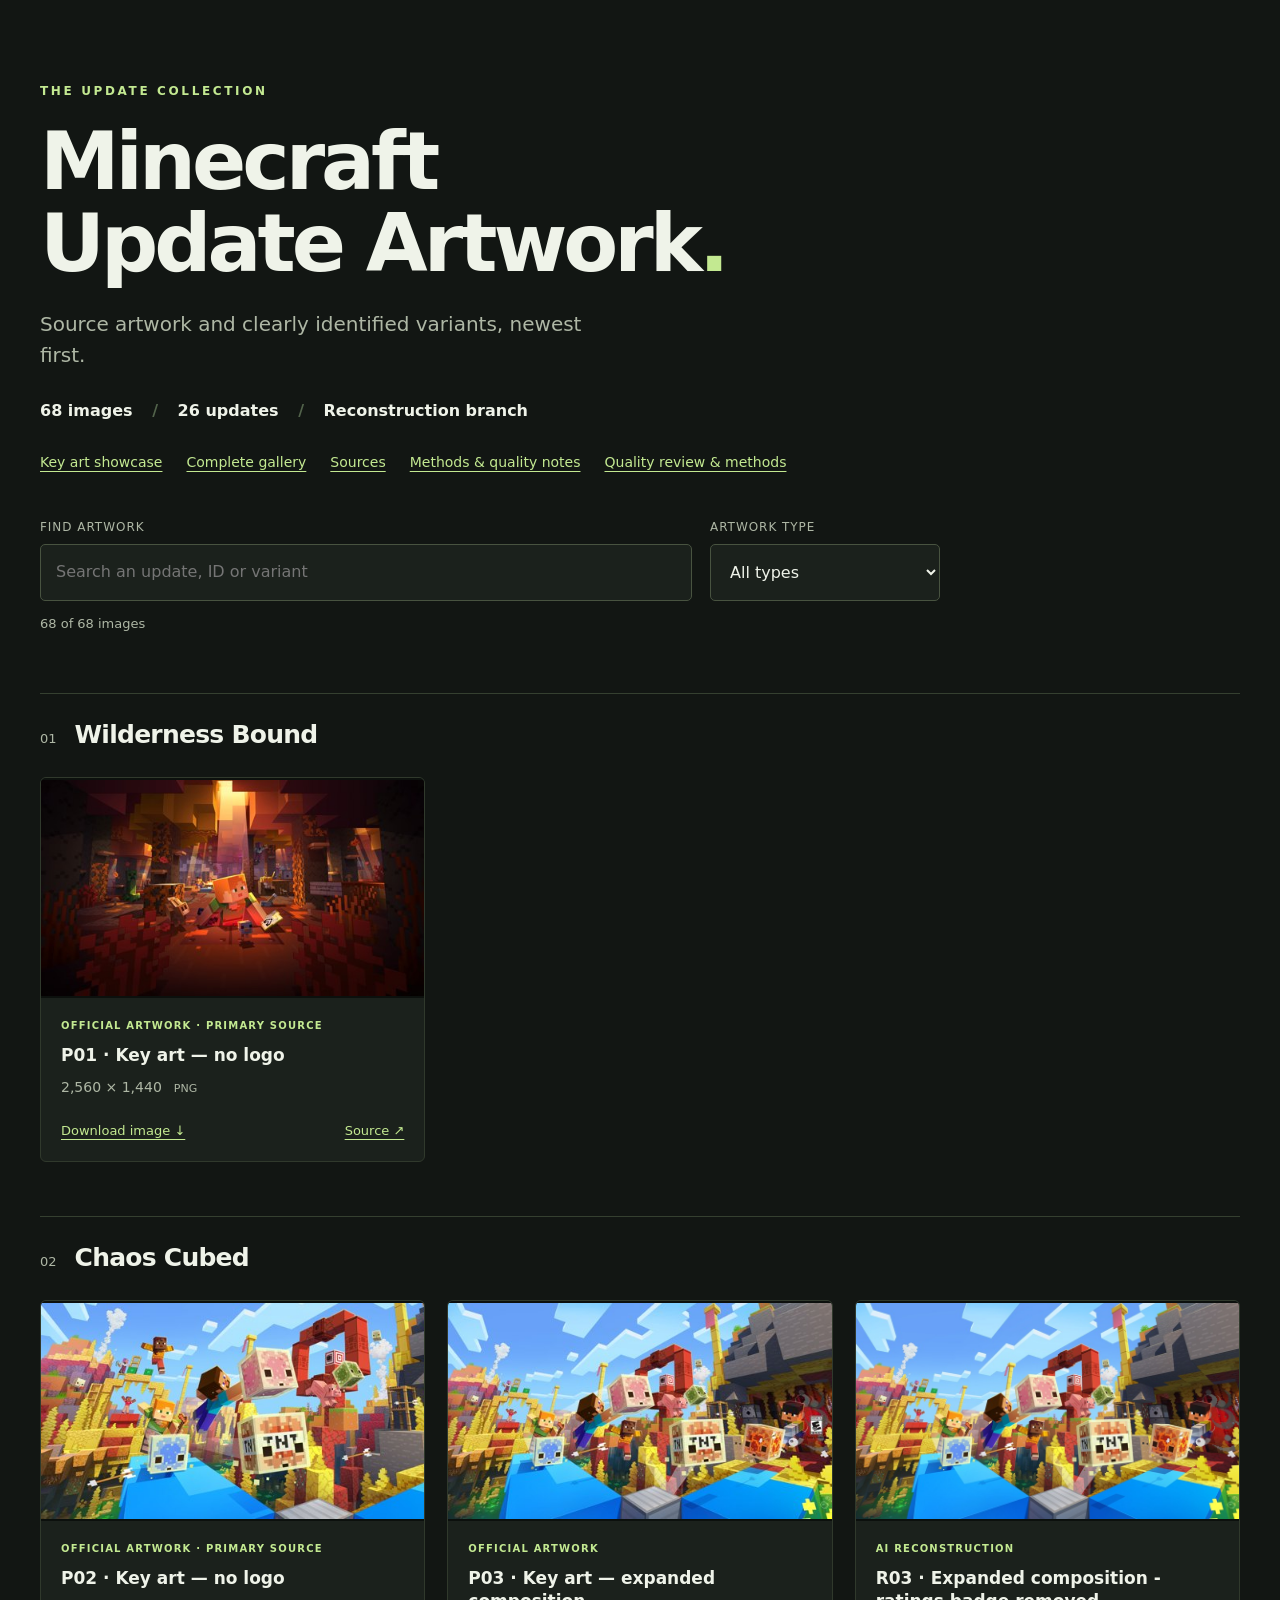
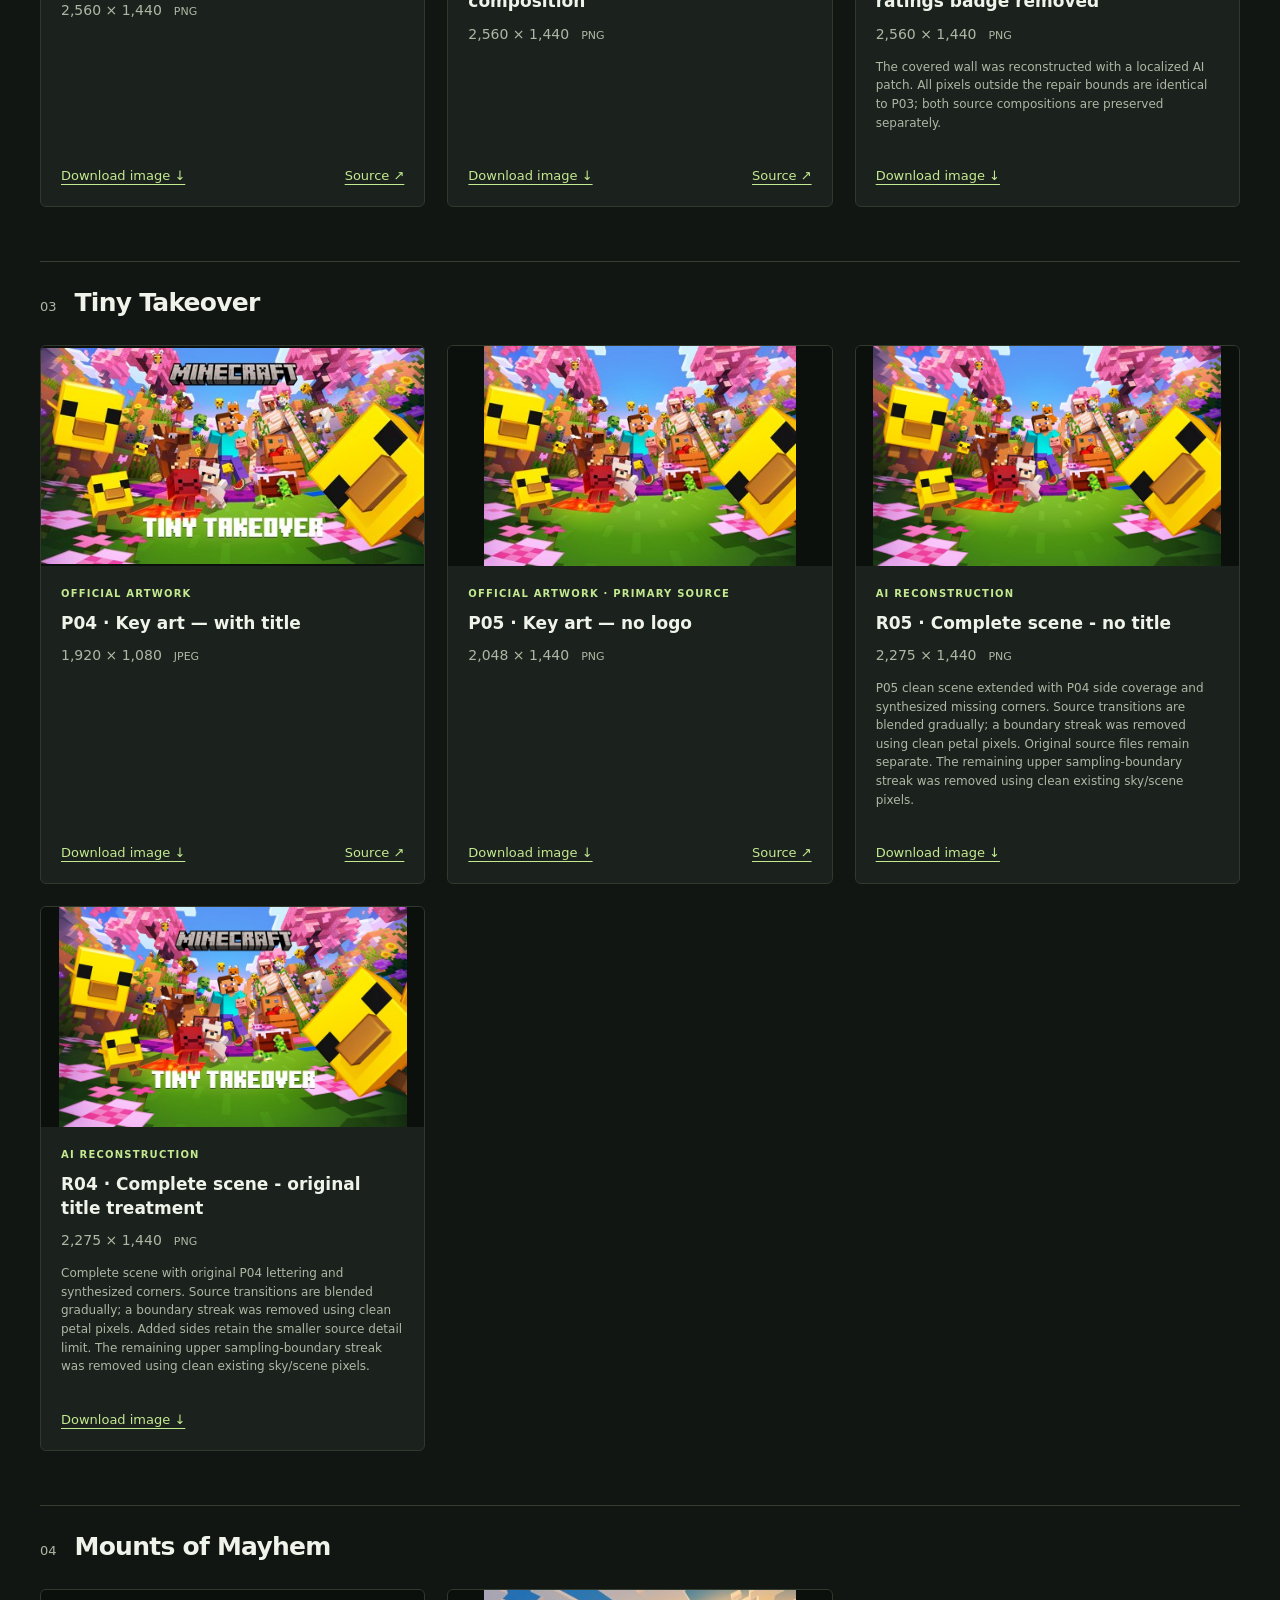
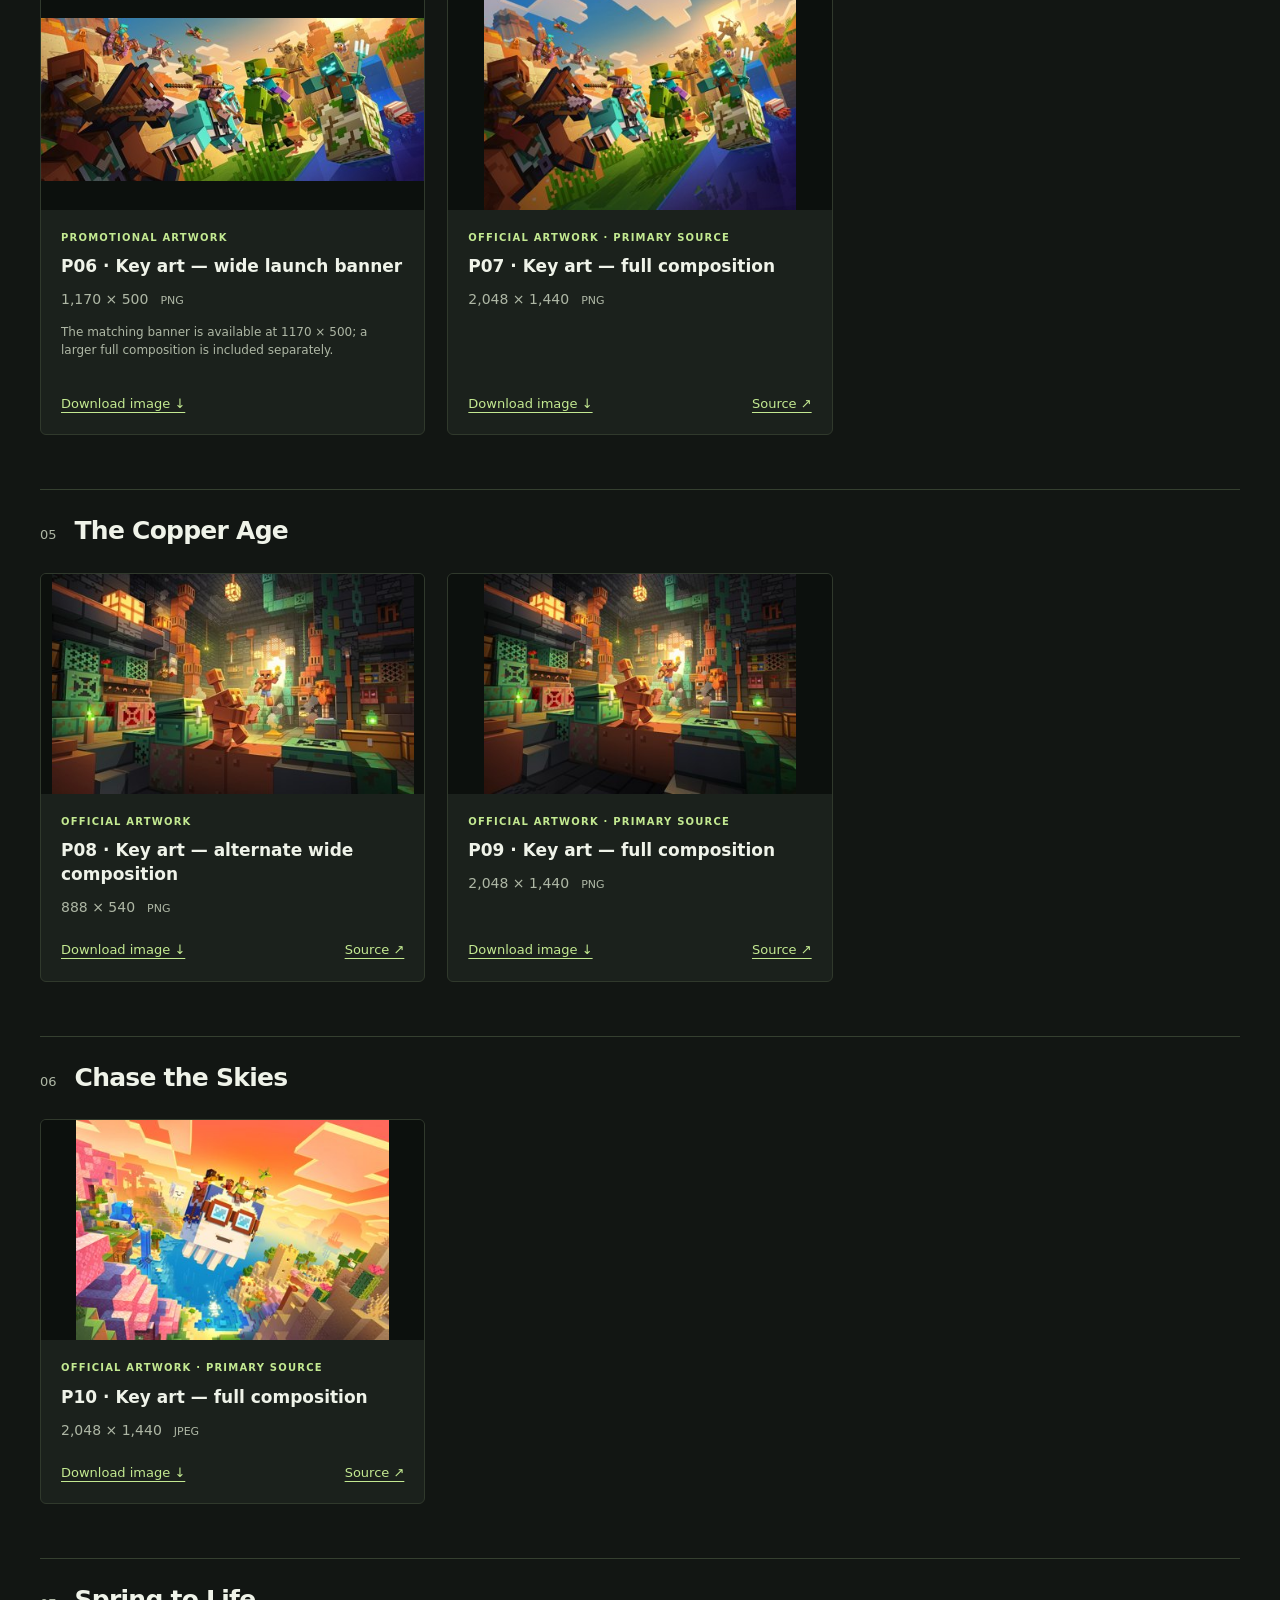
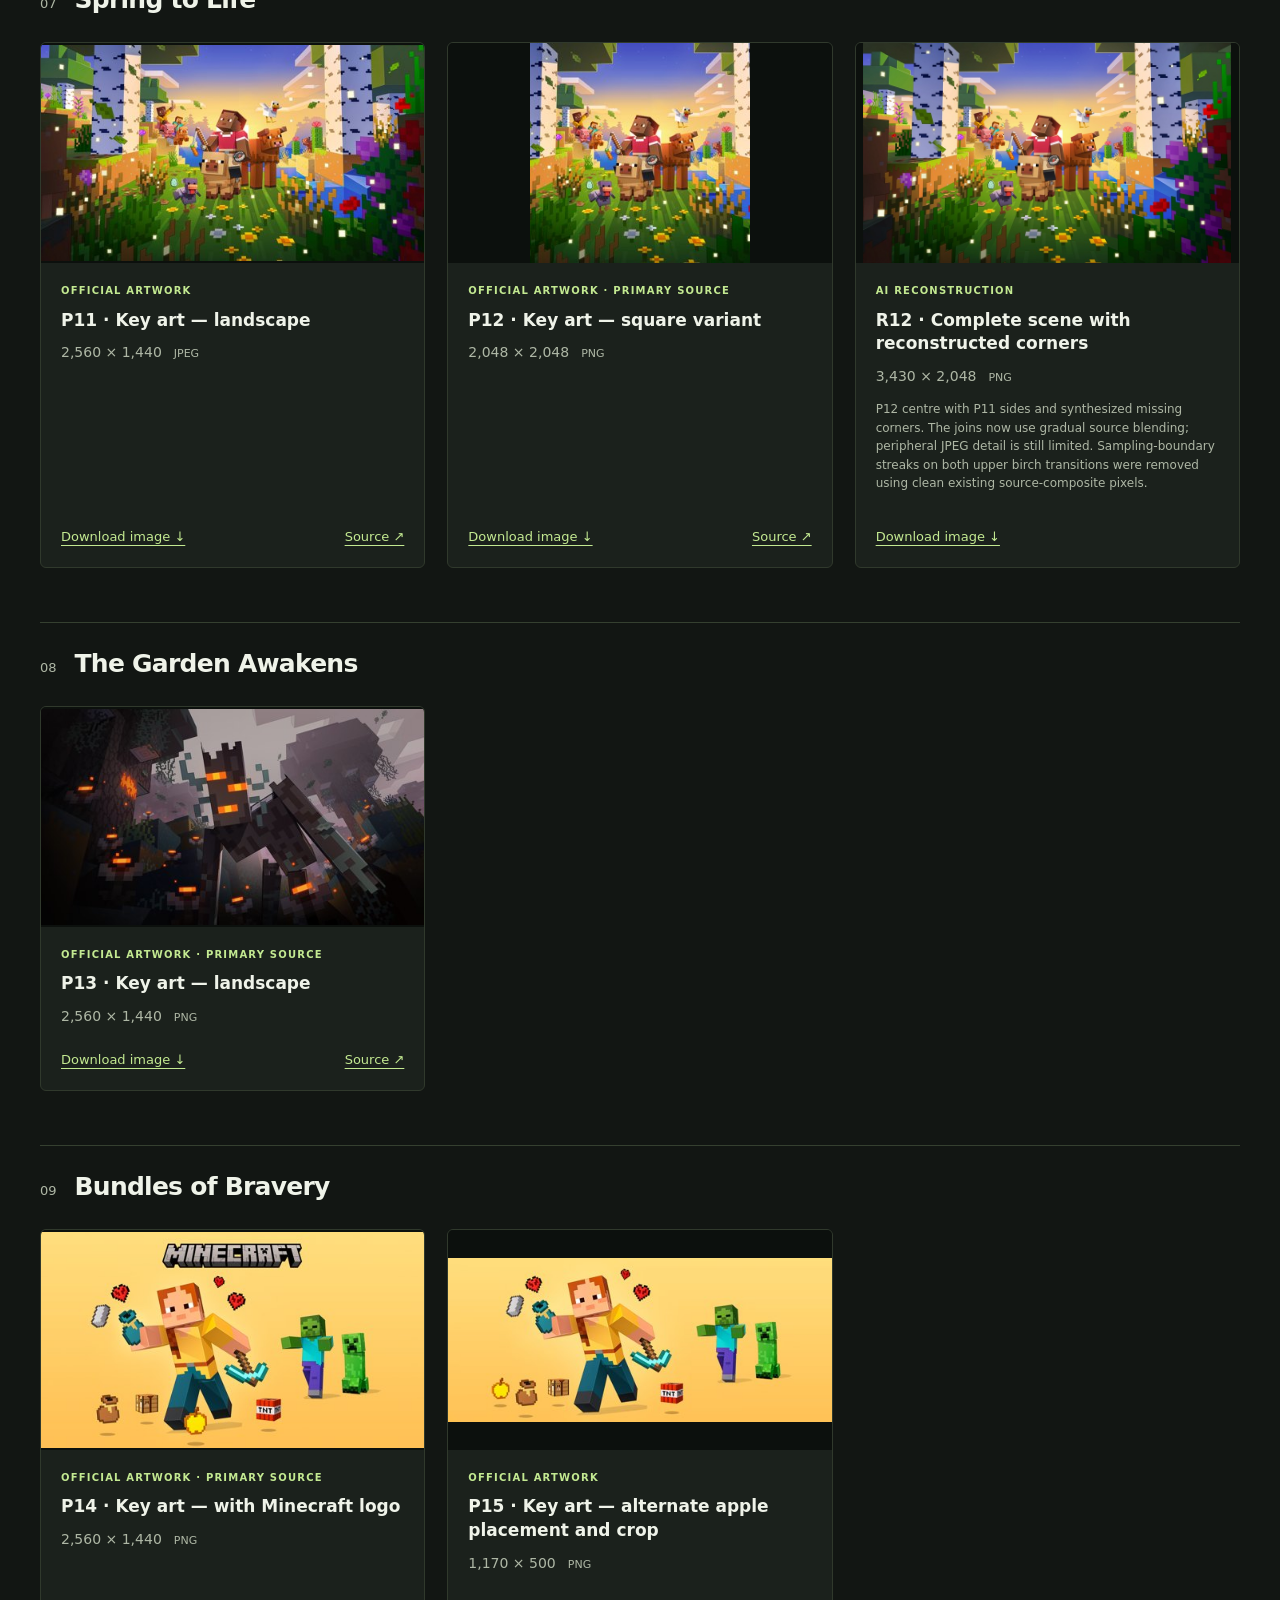
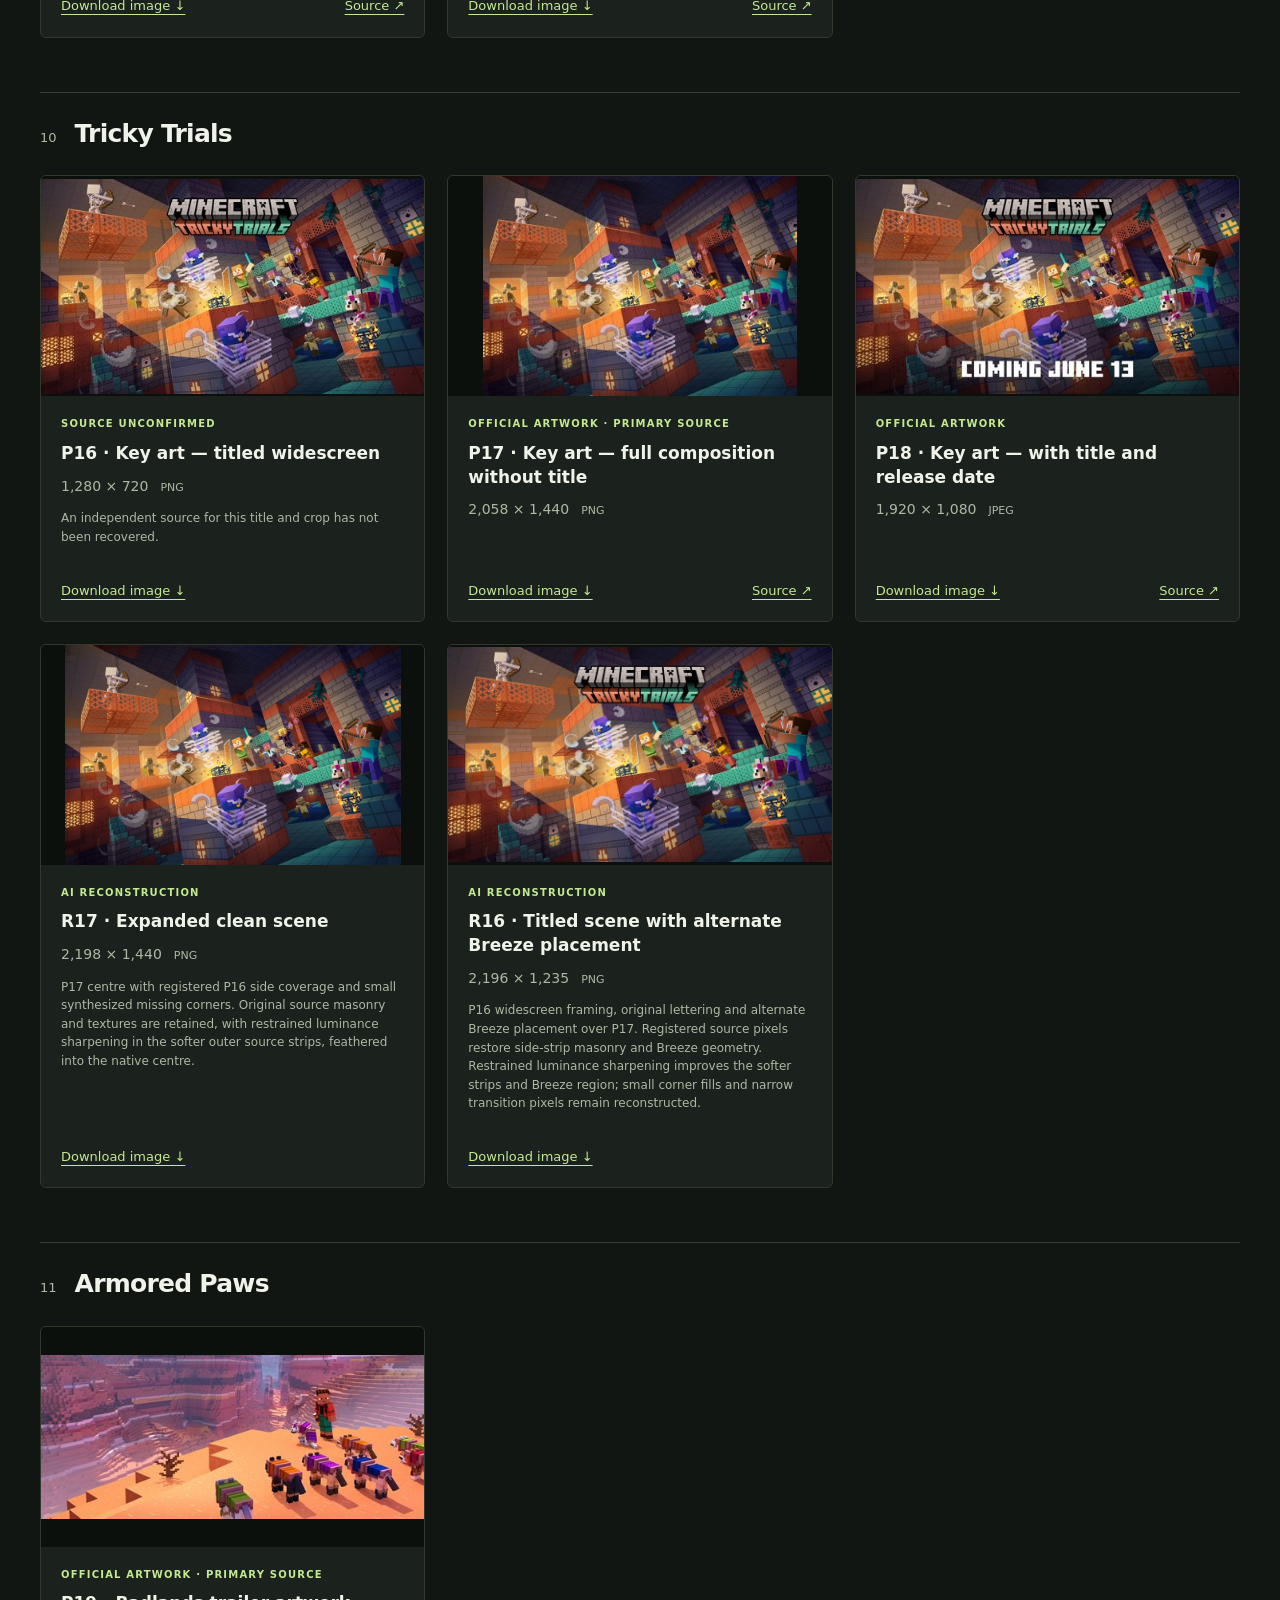
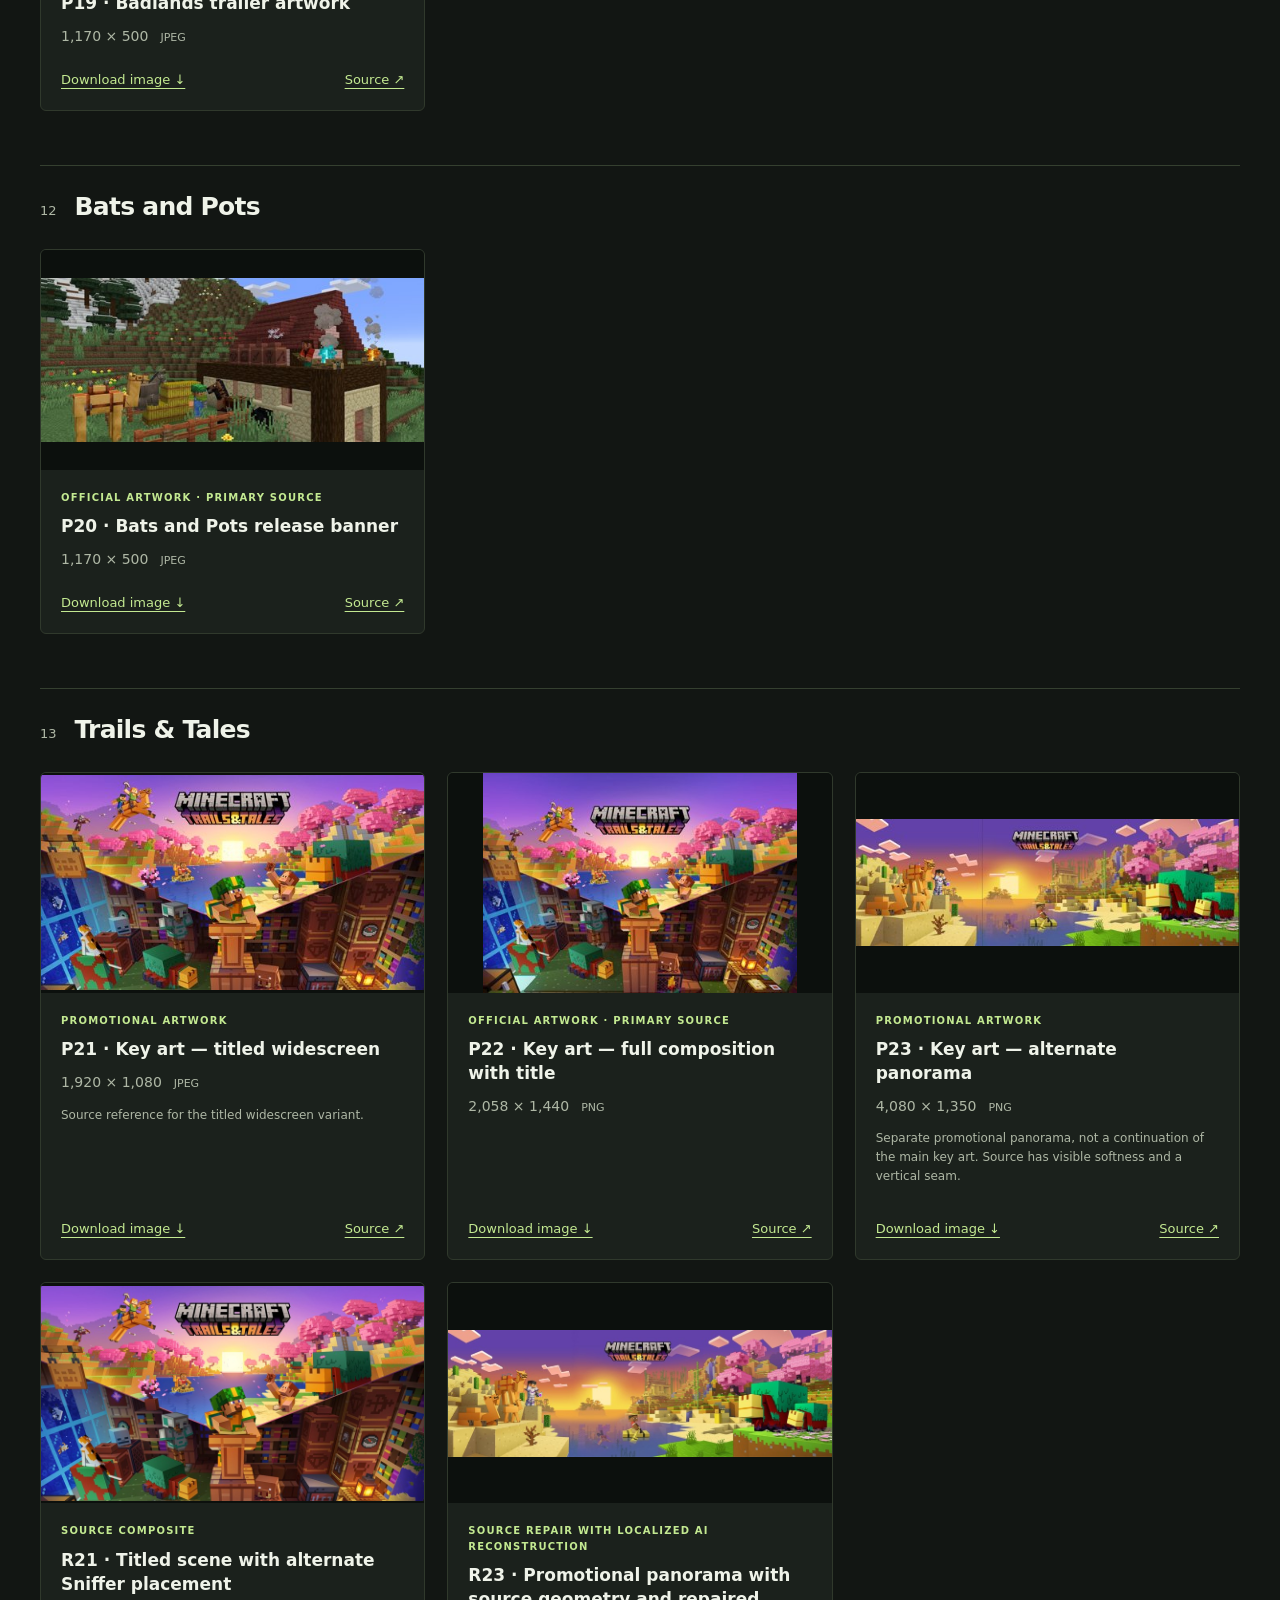
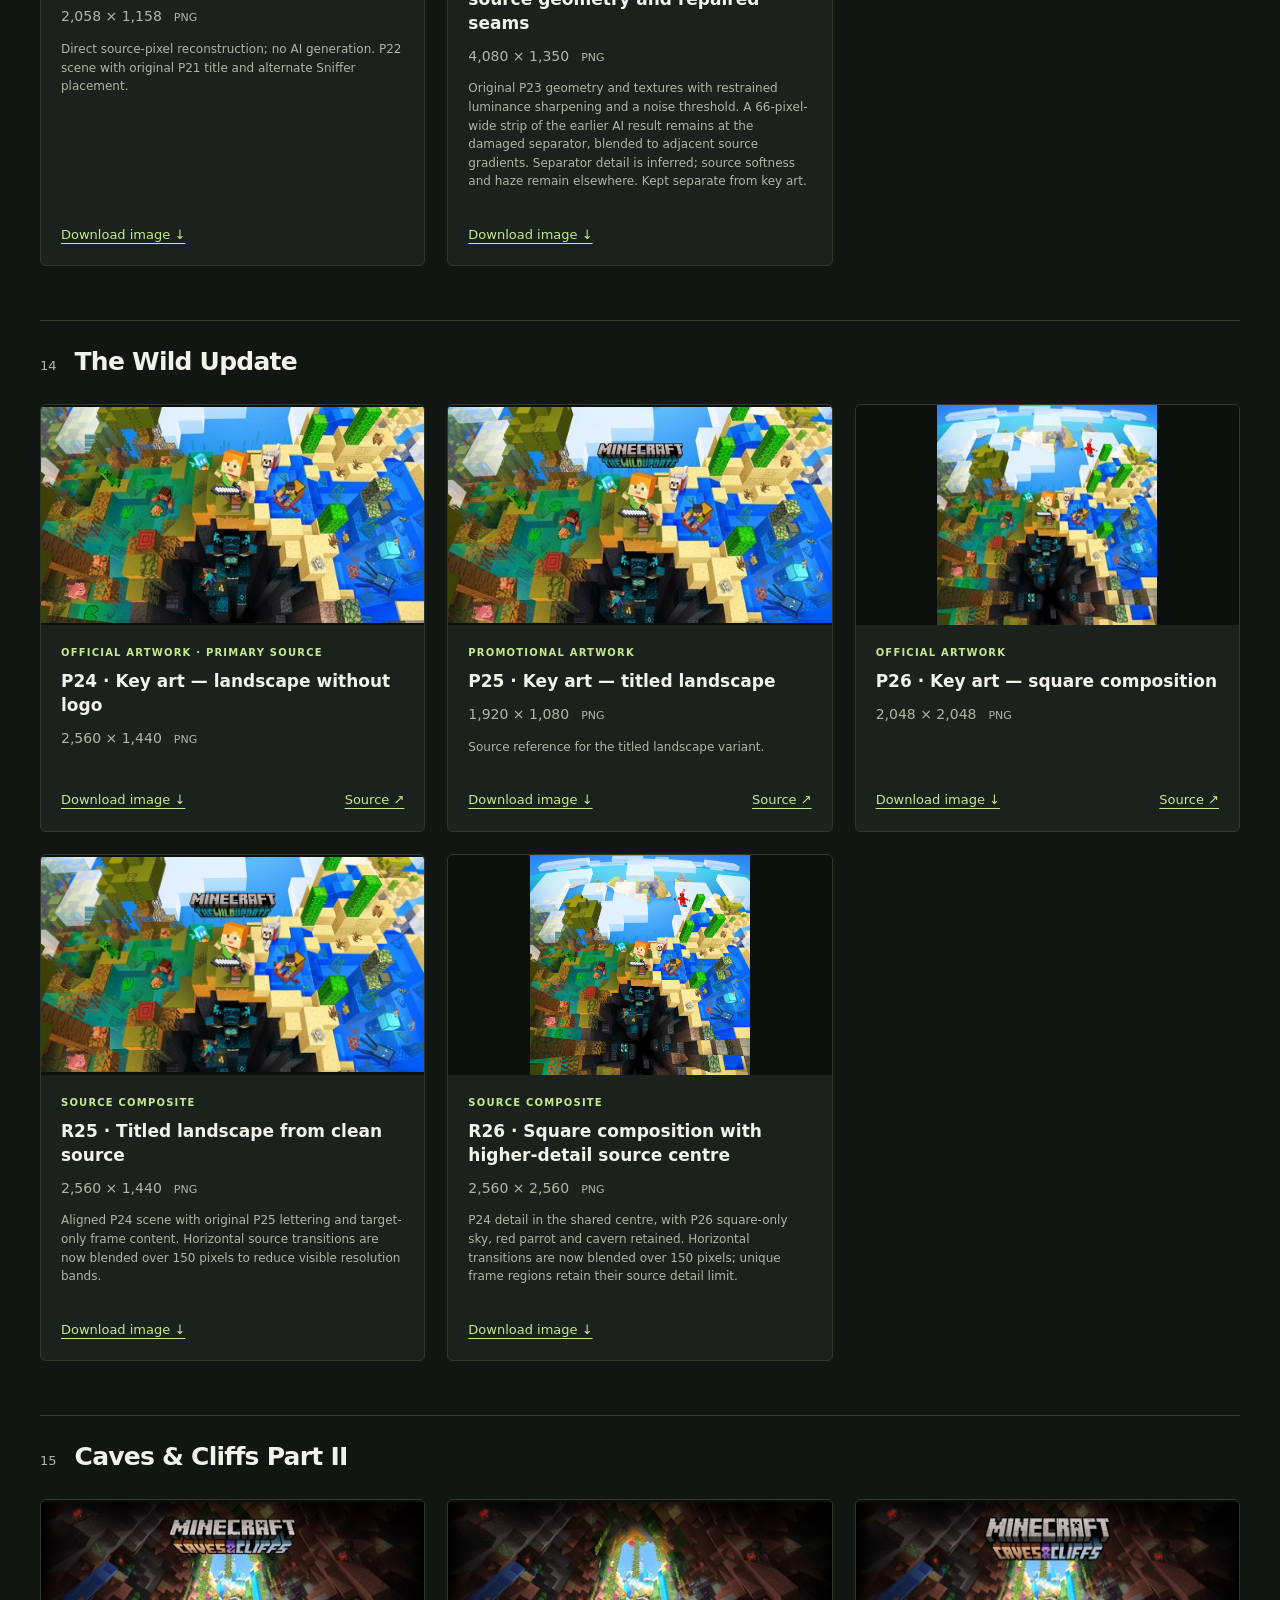
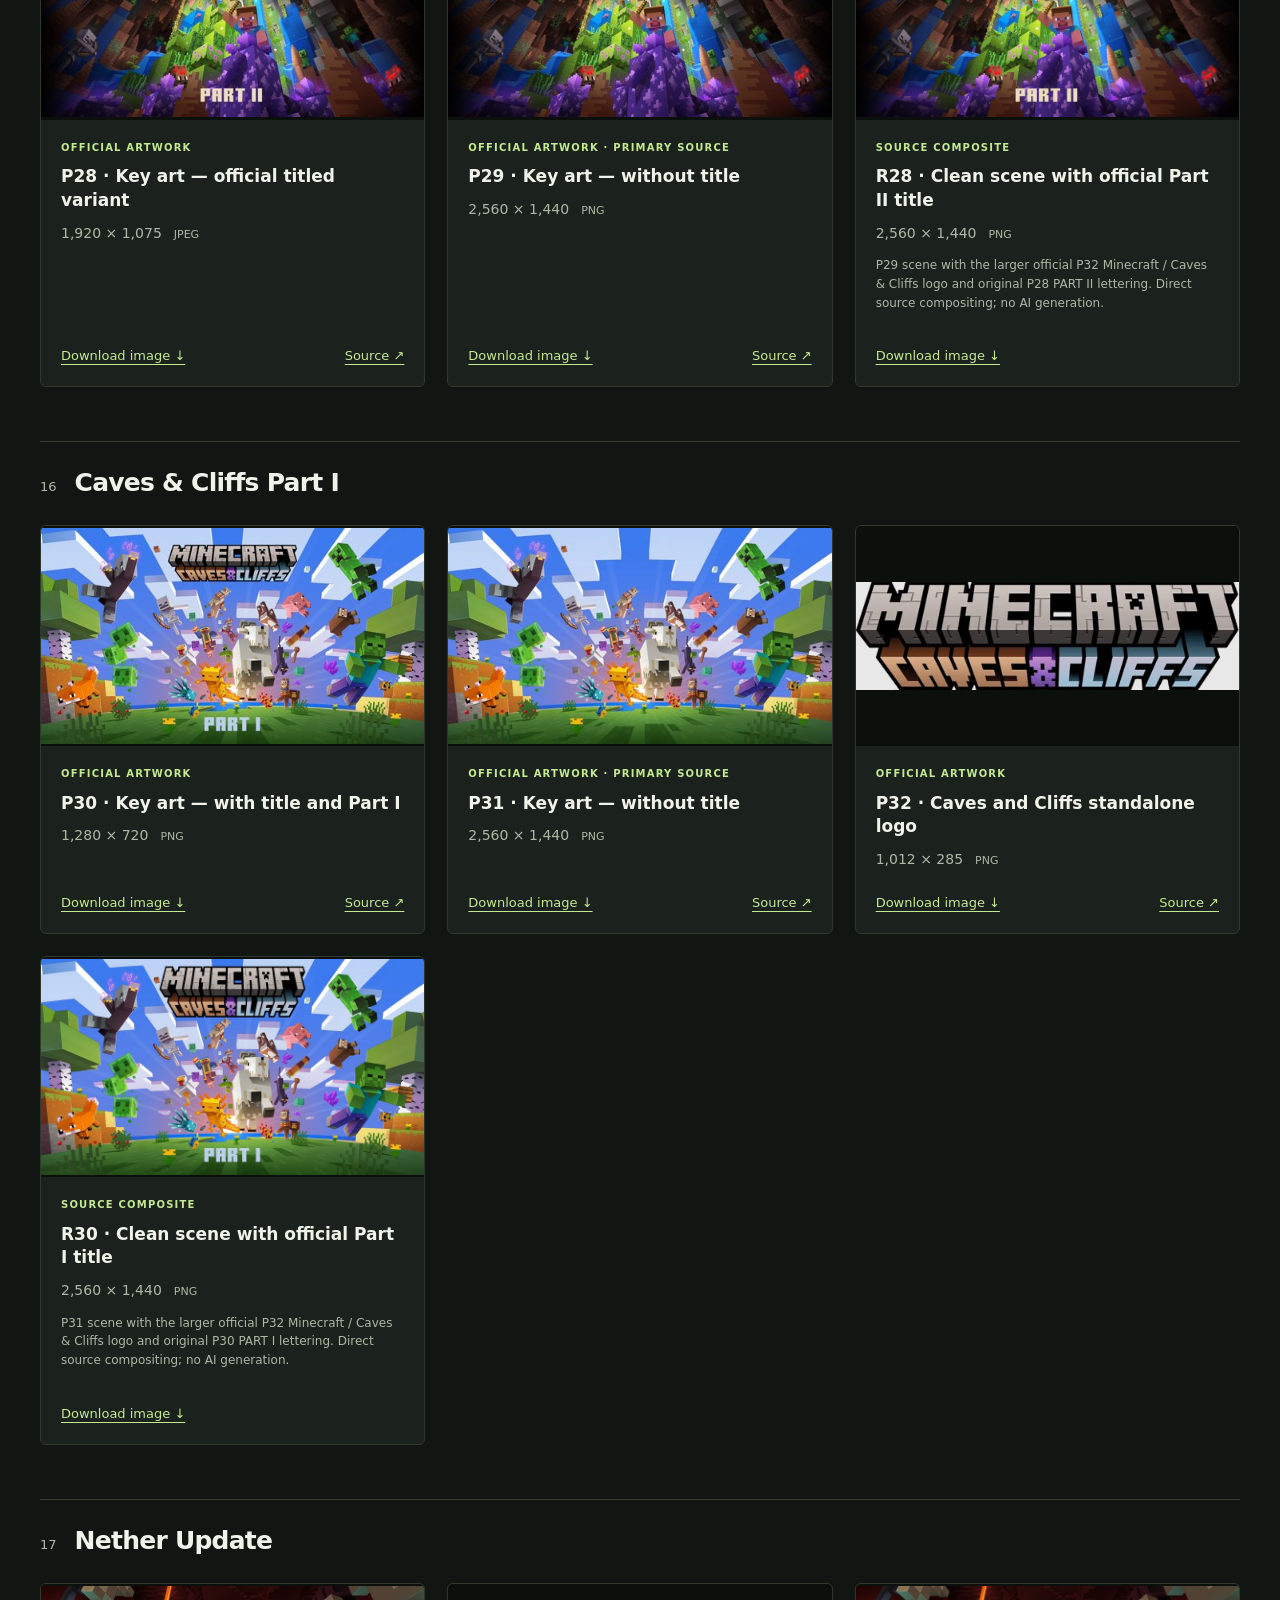
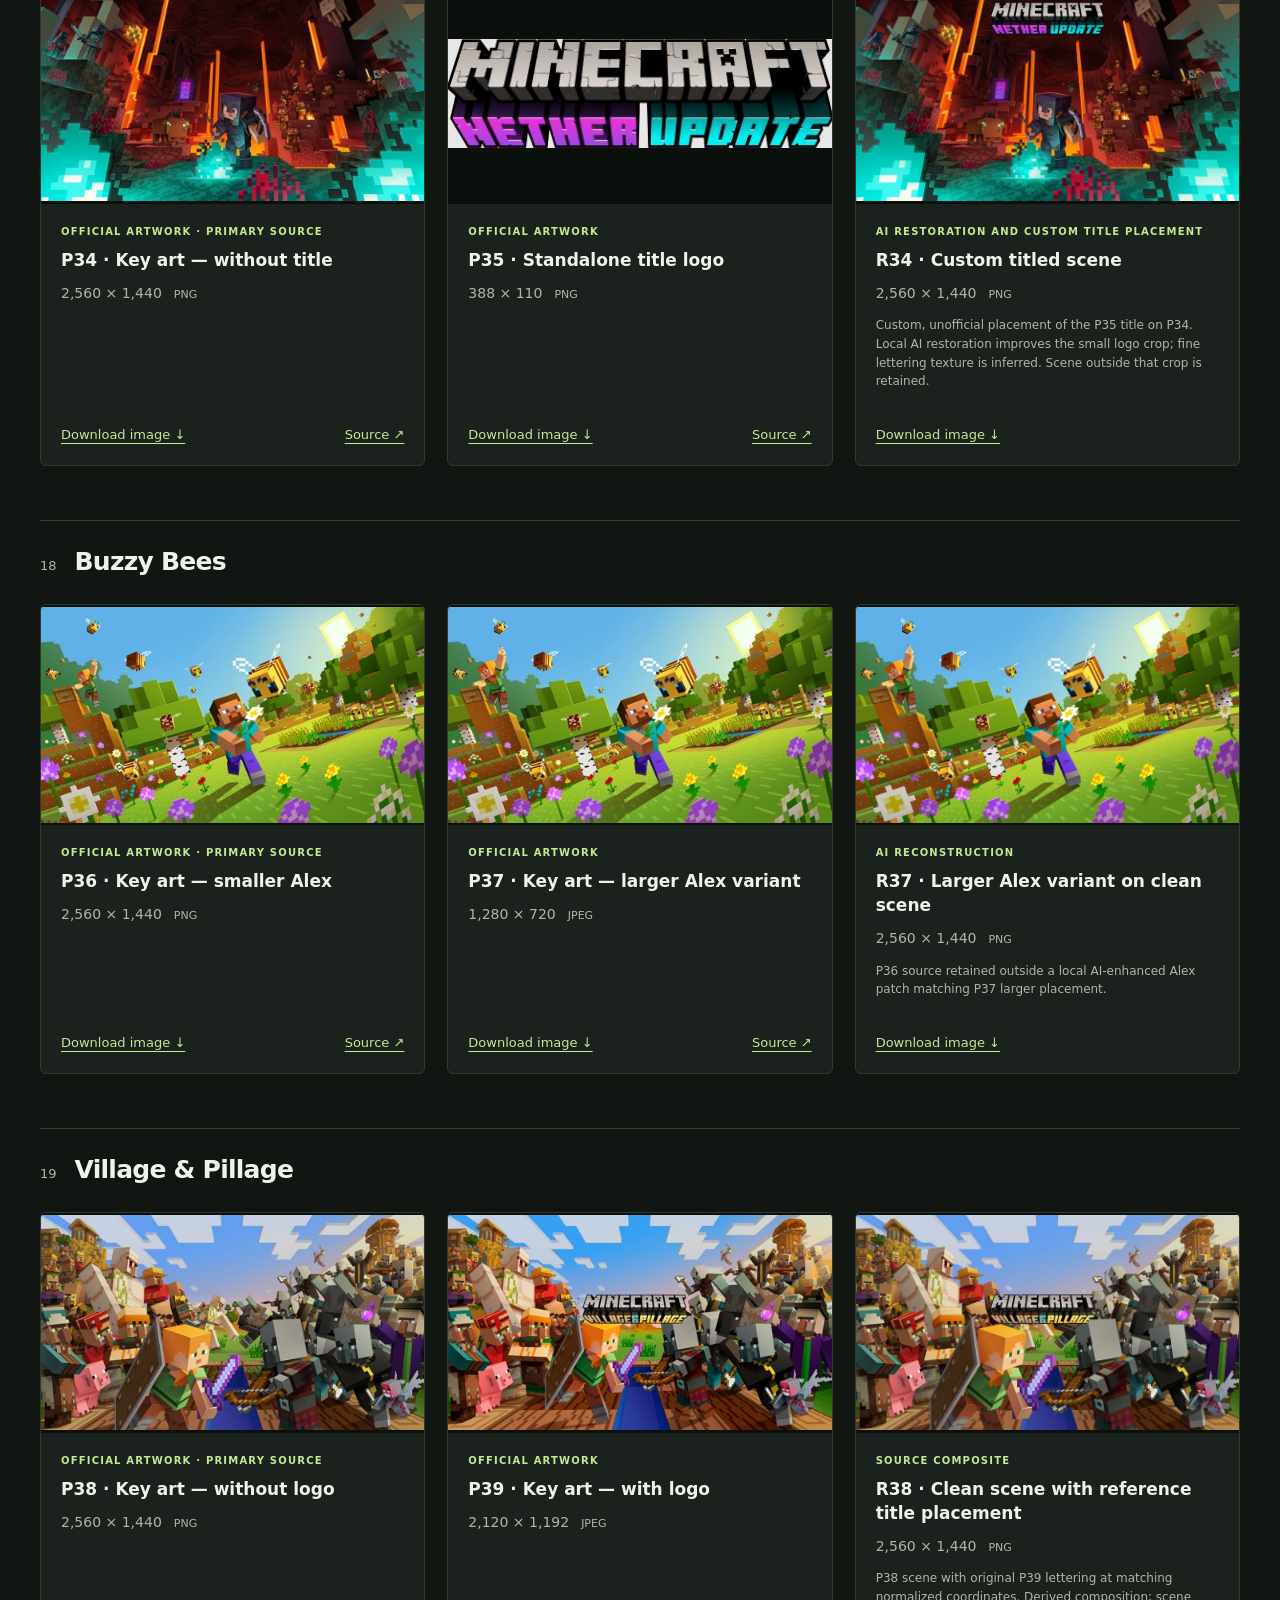
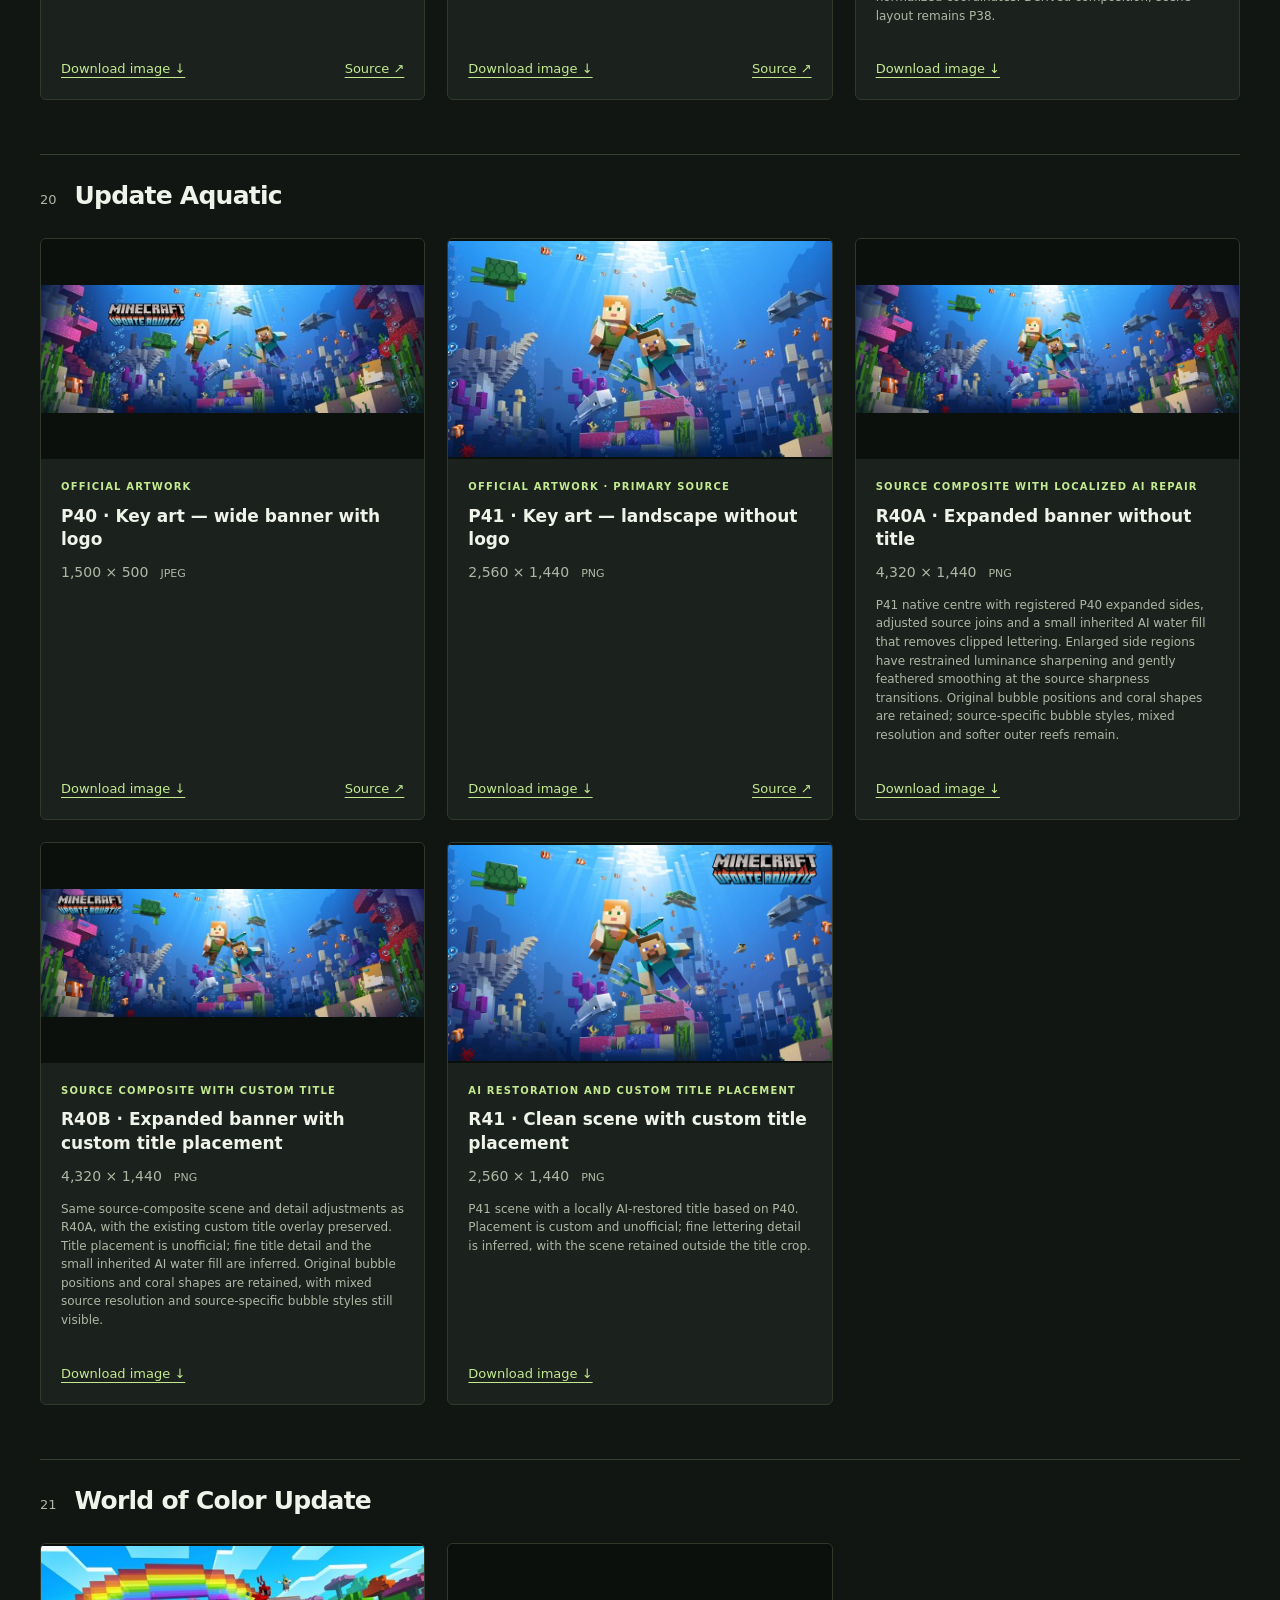
==== commit 1ee65ac1: "Merge approved artwork refinements into reconstruction gallery" ====
--- a/index.html
+++ b/index.html
@@ -1,8 +1,8 @@
 <!doctype html><html lang="en"><head><meta charset="utf-8"><meta name="viewport" content="width=device-width,initial-scale=1"><title>Minecraft Update Artwork</title><link rel="stylesheet" href=".catalogue/style.css"></head><body>
-<header><p class="eyebrow">F-STAGE QUALITY BRANCH</p><h1>Minecraft<br>Update Artwork<span>.</span></h1><p class="intro">Source artwork and clearly identified variants, newest first.</p>
-<p class="stats">68 images <span>/</span> 26 updates <span>/</span> F-stage quality branch</p>
-<nav aria-label="Collection resources"><a href="showcase.html">Key art showcase</a><a href="index.html" aria-current="page">Complete gallery</a><a href="https://github.com/TQNL/minecraft-update-artwork/tree/f-quality-review/SOURCES.md">Sources</a><a href="https://github.com/TQNL/minecraft-update-artwork/tree/f-quality-review/reconstruction/RESULTS.md">Methods &amp; quality notes</a><a href="review.html">F-stage before/after review</a><a href="https://github.com/TQNL/minecraft-update-artwork/tree/f-quality-review/reconstruction/quality-review/README.md">Historical critic records</a></nav>
-<div class="filters"><label for="search">Find artwork</label><input id="search" type="search" placeholder="Search an update, ID or variant"><label for="type">Artwork type</label><select id="type"><option value="">All types</option><option>Official artwork</option><option>AI reconstruction</option><option>Promotional artwork</option><option>Source unconfirmed</option><option>Source composite</option><option>Source repair with localized AI reconstruction</option><option>AI restoration and custom title placement</option><option>AI reconstruction and custom title placement</option><option>Fan art</option><option>Source resampling</option></select></div><p id="count" role="status" aria-live="polite"></p></header><main>
+<header><p class="eyebrow">THE UPDATE COLLECTION</p><h1>Minecraft<br>Update Artwork<span>.</span></h1><p class="intro">Source artwork and clearly identified variants, newest first.</p>
+<p class="stats">68 images <span>/</span> 26 updates <span>/</span> Reconstruction branch</p>
+<nav aria-label="Collection resources"><a href="showcase.html">Key art showcase</a><a href="index.html" aria-current="page">Complete gallery</a><a href="https://github.com/TQNL/minecraft-update-artwork/tree/ai-reconstruction/SOURCES.md">Sources</a><a href="https://github.com/TQNL/minecraft-update-artwork/tree/ai-reconstruction/reconstruction/RESULTS.md">Methods &amp; quality notes</a><a href="https://github.com/TQNL/minecraft-update-artwork/tree/ai-reconstruction/reconstruction/quality-review/README.md">Quality review &amp; methods</a></nav>
+<div class="filters"><label for="search">Find artwork</label><input id="search" type="search" placeholder="Search an update, ID or variant"><label for="type">Artwork type</label><select id="type"><option value="">All types</option><option>Official artwork</option><option>AI reconstruction</option><option>Promotional artwork</option><option>Source unconfirmed</option><option>Source composite</option><option>Source repair with localized AI reconstruction</option><option>AI restoration and custom title placement</option><option>Source composite with localized AI repair</option><option>Source composite with custom title</option><option>Fan art</option><option>Source resampling</option></select></div><p id="count" role="status" aria-live="polite"></p></header><main>
 <section class="update"><h2><span>01</span>Wilderness Bound</h2><div class="grid">
 <article class="card" data-search="wilderness bound p01 key art — no logo official artwork · primary source" data-type="Official artwork"><a class="image" href="artwork/01-wilderness-bound/key-art-no-logo-2560x1440.png"><img loading="lazy" src=".catalogue/previews/01.jpg" alt="Wilderness Bound: Key art — no logo"></a><div class="info"><p class="tag">Official artwork · Primary source</p><h3>P01 · Key art — no logo</h3><p class="dimensions">2,560 × 1,440<span>PNG</span></p>
 <div class="links"><a href="artwork/01-wilderness-bound/key-art-no-logo-2560x1440.png" download>Download image ↓</a>
@@ -111,11 +111,11 @@
 <a href="https://minecraft.wiki/w/File%3ATricky_Trials_Key_Art_With_Release_Date.jpg" rel="noreferrer">Source ↗</a>
 </div></div></article>
 <article class="card" data-search="tricky trials r17 expanded clean scene ai reconstruction" data-type="AI reconstruction"><a class="image" href="artwork/10-tricky-trials/expanded-clean-scene-2198x1440.png"><img loading="lazy" src=".catalogue/previews/R17.jpg" alt="Tricky Trials: Expanded clean scene"></a><div class="info"><p class="tag">AI reconstruction</p><h3>R17 · Expanded clean scene</h3><p class="dimensions">2,198 × 1,440<span>PNG</span></p>
-<p class="note">P17 centre with registered P16 side coverage and small synthesized missing corners. Original source masonry and textures replace the broad AI side restoration; smaller-source side detail is retained. F-quality round: restrained luminance sharpening only in the softer outer source strips, feathered into the native centre.</p>
+<p class="note">P17 centre with registered P16 side coverage and small synthesized missing corners. Original source masonry and textures are retained, with restrained luminance sharpening in the softer outer source strips, feathered into the native centre.</p>
 <div class="links"><a href="artwork/10-tricky-trials/expanded-clean-scene-2198x1440.png" download>Download image ↓</a>
 </div></div></article>
 <article class="card" data-search="tricky trials r16 titled scene with alternate breeze placement ai reconstruction" data-type="AI reconstruction"><a class="image" href="artwork/10-tricky-trials/titled-breeze-variant-2196x1235.png"><img loading="lazy" src=".catalogue/previews/R16.jpg" alt="Tricky Trials: Titled scene with alternate Breeze placement"></a><div class="info"><p class="tag">AI reconstruction</p><h3>R16 · Titled scene with alternate Breeze placement</h3><p class="dimensions">2,196 × 1,235<span>PNG</span></p>
-<p class="note">P16 widescreen framing, original lettering and alternate Breeze placement over P17. Registered source pixels restore side-strip masonry and the Breeze-region geometry; small corner fills and narrow transition pixels remain reconstructed. F-quality round: restrained luminance sharpening in the outer source strips and restored Breeze region, with soft adjustment boundaries.</p>
+<p class="note">P16 widescreen framing, original lettering and alternate Breeze placement over P17. Registered source pixels restore side-strip masonry and Breeze geometry. Restrained luminance sharpening improves the softer strips and Breeze region; small corner fills and narrow transition pixels remain reconstructed.</p>
 <div class="links"><a href="artwork/10-tricky-trials/titled-breeze-variant-2196x1235.png" download>Download image ↓</a>
 </div></div></article>
 </div></section>
@@ -151,7 +151,7 @@
 <div class="links"><a href="artwork/13-trails-tales/titled-alternate-sniffer-2058x1158.png" download>Download image ↓</a>
 </div></div></article>
 <article class="card" data-search="trails &amp; tales r23 promotional panorama with source geometry and repaired seams source repair with localized ai reconstruction" data-type="Source repair with localized AI reconstruction"><a class="image" href="artwork/13-trails-tales/promotional-panorama-seams-repaired-4080x1350.png"><img loading="lazy" src=".catalogue/previews/R23.jpg" alt="Trails &amp; Tales: Promotional panorama with source geometry and repaired seams"></a><div class="info"><p class="tag">Source repair with localized AI reconstruction</p><h3>R23 · Promotional panorama with source geometry and repaired seams</h3><p class="dimensions">4,080 × 1,350<span>PNG</span></p>
-<p class="note">Original P23 geometry and textures with bounded source sharpening. Only a 66-pixel-wide strip of the earlier AI result remains at the damaged separator, blended to adjacent source gradients. Separator detail is inferred; original source softness remains elsewhere. Kept separate from key art. F-quality round: mild luminance sharpening with a noise threshold across the soft source panorama; preserved its repaired separator and existing haze.</p>
+<p class="note">Original P23 geometry and textures with restrained luminance sharpening and a noise threshold. A 66-pixel-wide strip of the earlier AI result remains at the damaged separator, blended to adjacent source gradients. Separator detail is inferred; source softness and haze remain elsewhere. Kept separate from key art.</p>
 <div class="links"><a href="artwork/13-trails-tales/promotional-panorama-seams-repaired-4080x1350.png" download>Download image ↓</a>
 </div></div></article>
 </div></section>
@@ -261,12 +261,12 @@
 <div class="links"><a href="artwork/20-update-aquatic/key-art-landscape-without-logo-2560x1440.png" download>Download image ↓</a>
 <a href="https://minecraft.wiki/w/File%3AUpdate_Aquatic.png" rel="noreferrer">Source ↗</a>
 </div></div></article>
-<article class="card" data-search="update aquatic r40a expanded banner without title ai reconstruction" data-type="AI reconstruction"><a class="image" href="artwork/20-update-aquatic/expanded-banner-no-title-4320x1440.png"><img loading="lazy" src=".catalogue/previews/R40A.jpg" alt="Update Aquatic: Expanded banner without title"></a><div class="info"><p class="tag">AI reconstruction</p><h3>R40A · Expanded banner without title</h3><p class="dimensions">4,320 × 1,440<span>PNG</span></p>
-<p class="note">Saved F-stage source composite: P40 expanded sides and P41 native centre, with mild source sharpening, adjusted source joins and the earlier small AI water fill that removed clipped lettering. Mixed source resolution and bubble treatments remain visible. F-quality round: modest luminance sharpening in enlarged side regions and gently feathered, subpixel-radius smoothing around the two source sharpness transitions. Bubble positions and coral geometry are retained.</p>
+<article class="card" data-search="update aquatic r40a expanded banner without title source composite with localized ai repair" data-type="Source composite with localized AI repair"><a class="image" href="artwork/20-update-aquatic/expanded-banner-no-title-4320x1440.png"><img loading="lazy" src=".catalogue/previews/R40A.jpg" alt="Update Aquatic: Expanded banner without title"></a><div class="info"><p class="tag">Source composite with localized AI repair</p><h3>R40A · Expanded banner without title</h3><p class="dimensions">4,320 × 1,440<span>PNG</span></p>
+<p class="note">P41 native centre with registered P40 expanded sides, adjusted source joins and a small inherited AI water fill that removes clipped lettering. Enlarged side regions have restrained luminance sharpening and gently feathered smoothing at the source sharpness transitions. Original bubble positions and coral shapes are retained; source-specific bubble styles, mixed resolution and softer outer reefs remain.</p>
 <div class="links"><a href="artwork/20-update-aquatic/expanded-banner-no-title-4320x1440.png" download>Download image ↓</a>
 </div></div></article>
-<article class="card" data-search="update aquatic r40b expanded banner with custom title placement ai reconstruction and custom title placement" data-type="AI reconstruction and custom title placement"><a class="image" href="artwork/20-update-aquatic/expanded-banner-with-title-4320x1440.png"><img loading="lazy" src=".catalogue/previews/R40B.jpg" alt="Update Aquatic: Expanded banner with custom title placement"></a><div class="info"><p class="tag">AI reconstruction and custom title placement</p><h3>R40B · Expanded banner with custom title placement</h3><p class="dimensions">4,320 × 1,440<span>PNG</span></p>
-<p class="note">Saved F-stage source composite: P40 expanded sides and P41 native centre, with mild source sharpening, adjusted source joins and the earlier small AI water fill that removed clipped lettering. Mixed source resolution and bubble treatments remain visible. The existing custom title is overlaid on that exact F scene. F-quality round: same scene changes as R40A; title overlay pixels retained exactly.</p>
+<article class="card" data-search="update aquatic r40b expanded banner with custom title placement source composite with custom title" data-type="Source composite with custom title"><a class="image" href="artwork/20-update-aquatic/expanded-banner-with-title-4320x1440.png"><img loading="lazy" src=".catalogue/previews/R40B.jpg" alt="Update Aquatic: Expanded banner with custom title placement"></a><div class="info"><p class="tag">Source composite with custom title</p><h3>R40B · Expanded banner with custom title placement</h3><p class="dimensions">4,320 × 1,440<span>PNG</span></p>
+<p class="note">Same source-composite scene and detail adjustments as R40A, with the existing custom title overlay preserved. Title placement is unofficial; fine title detail and the small inherited AI water fill are inferred. Original bubble positions and coral shapes are retained, with mixed source resolution and source-specific bubble styles still visible.</p>
 <div class="links"><a href="artwork/20-update-aquatic/expanded-banner-with-title-4320x1440.png" download>Download image ↓</a>
 </div></div></article>
 <article class="card" data-search="update aquatic r41 clean scene with custom title placement ai restoration and custom title placement" data-type="AI restoration and custom title placement"><a class="image" href="artwork/20-update-aquatic/custom-titled-scene-2560x1440.png"><img loading="lazy" src=".catalogue/previews/R41.jpg" alt="Update Aquatic: Clean scene with custom title placement"></a><div class="info"><p class="tag">AI restoration and custom title placement</p><h3>R41 · Clean scene with custom title placement</h3><p class="dimensions">2,560 × 1,440<span>PNG</span></p>
